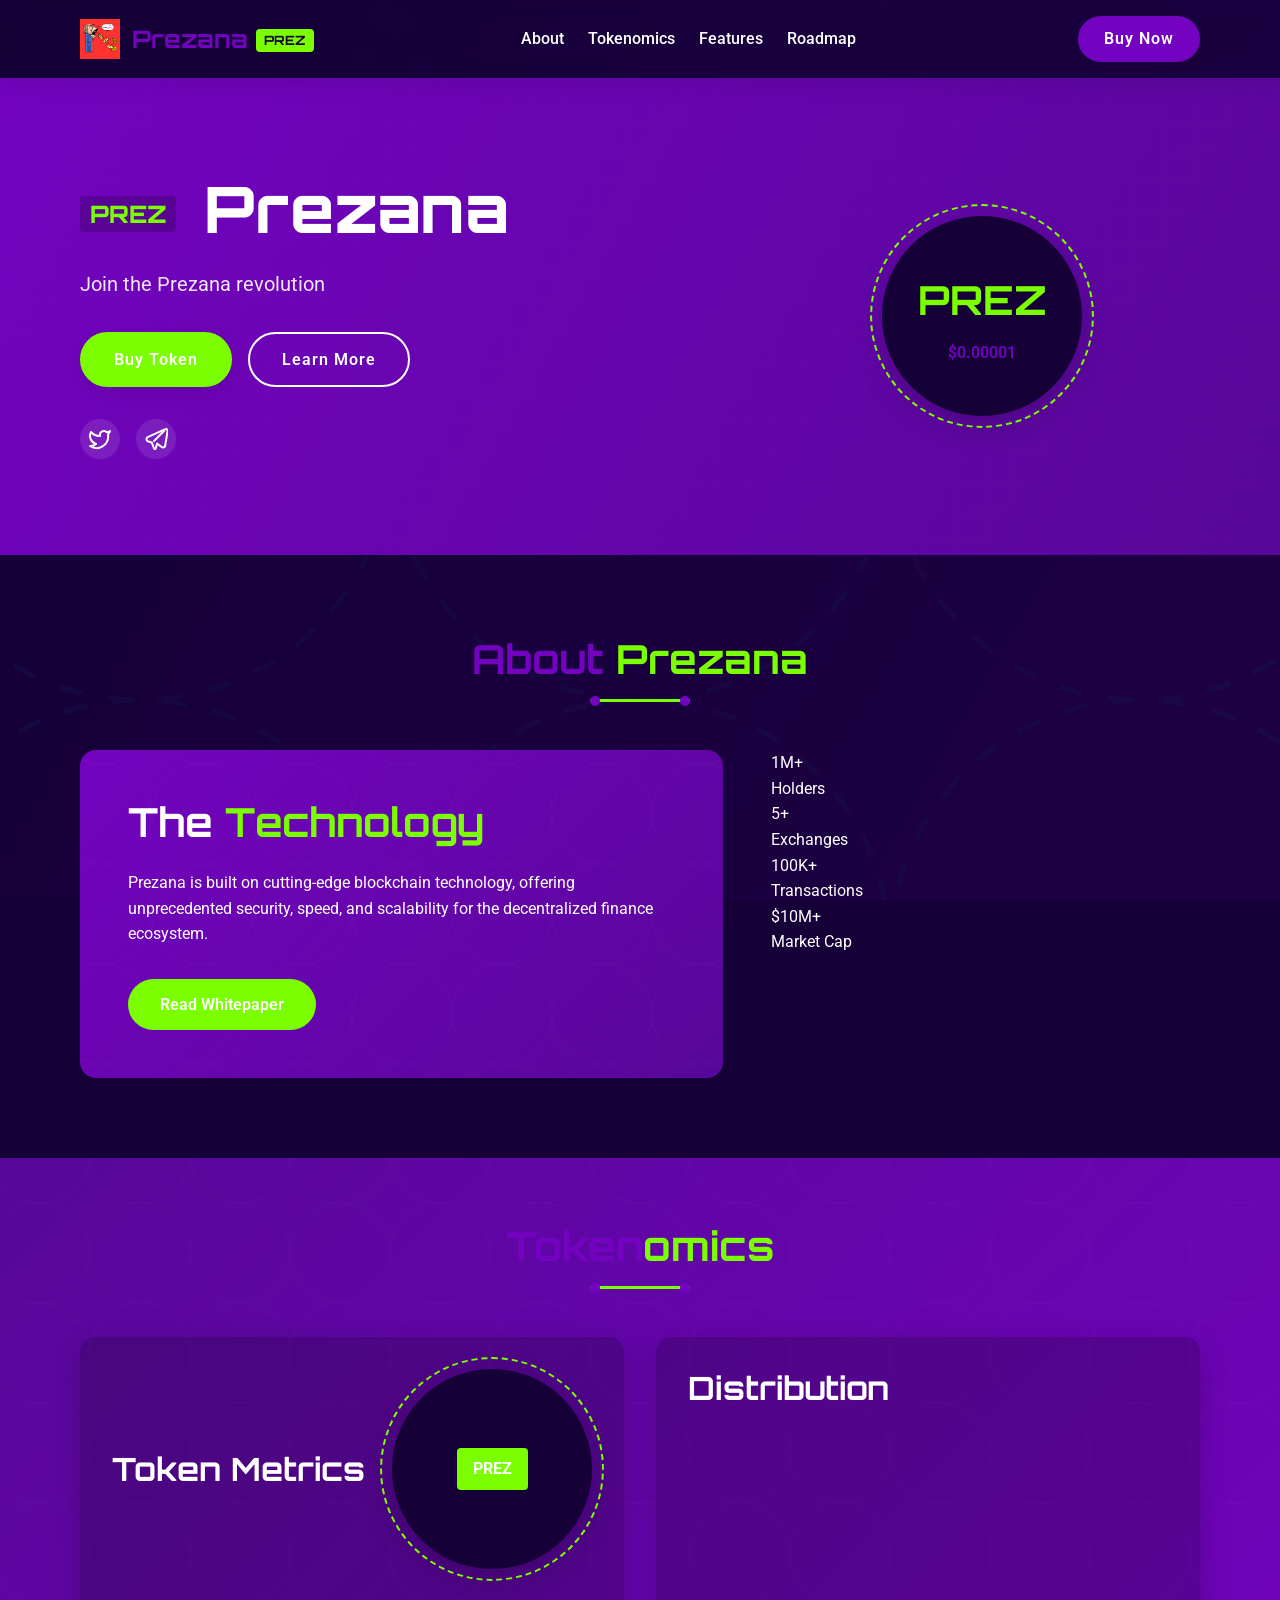
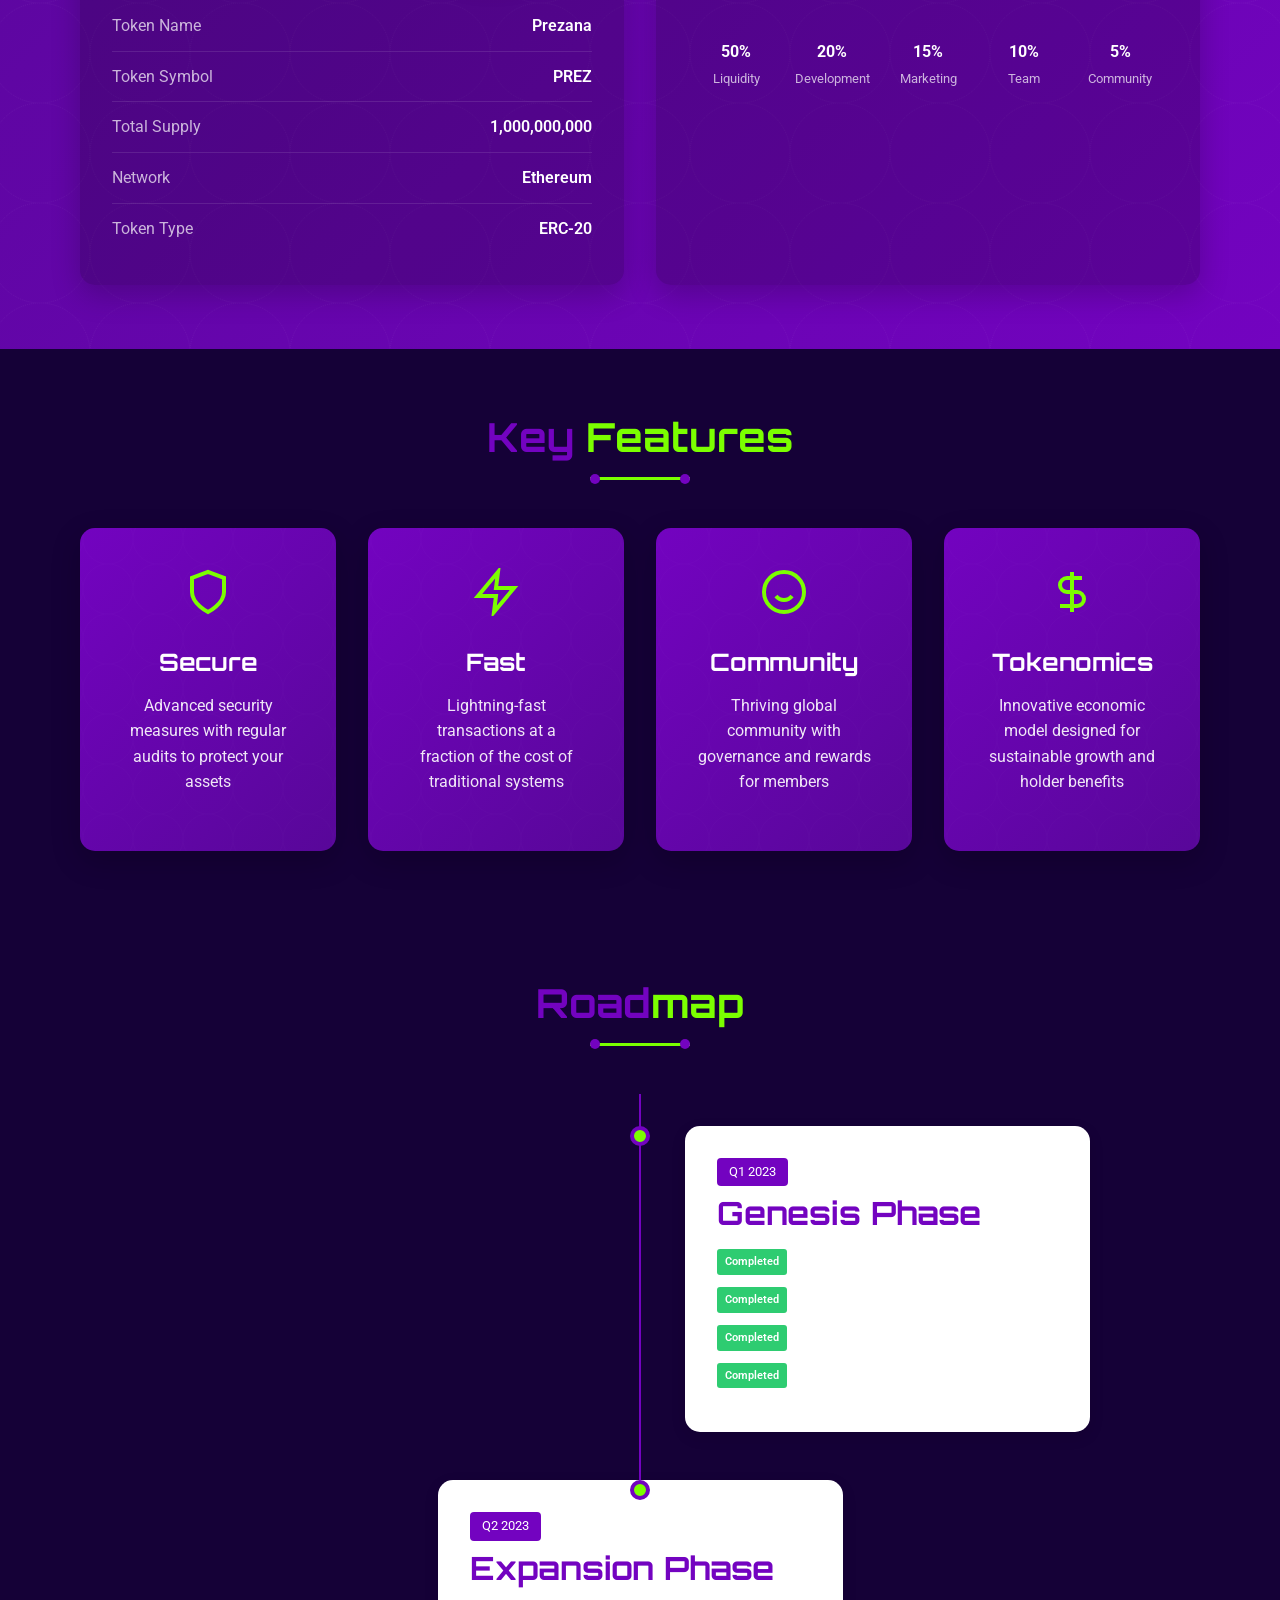
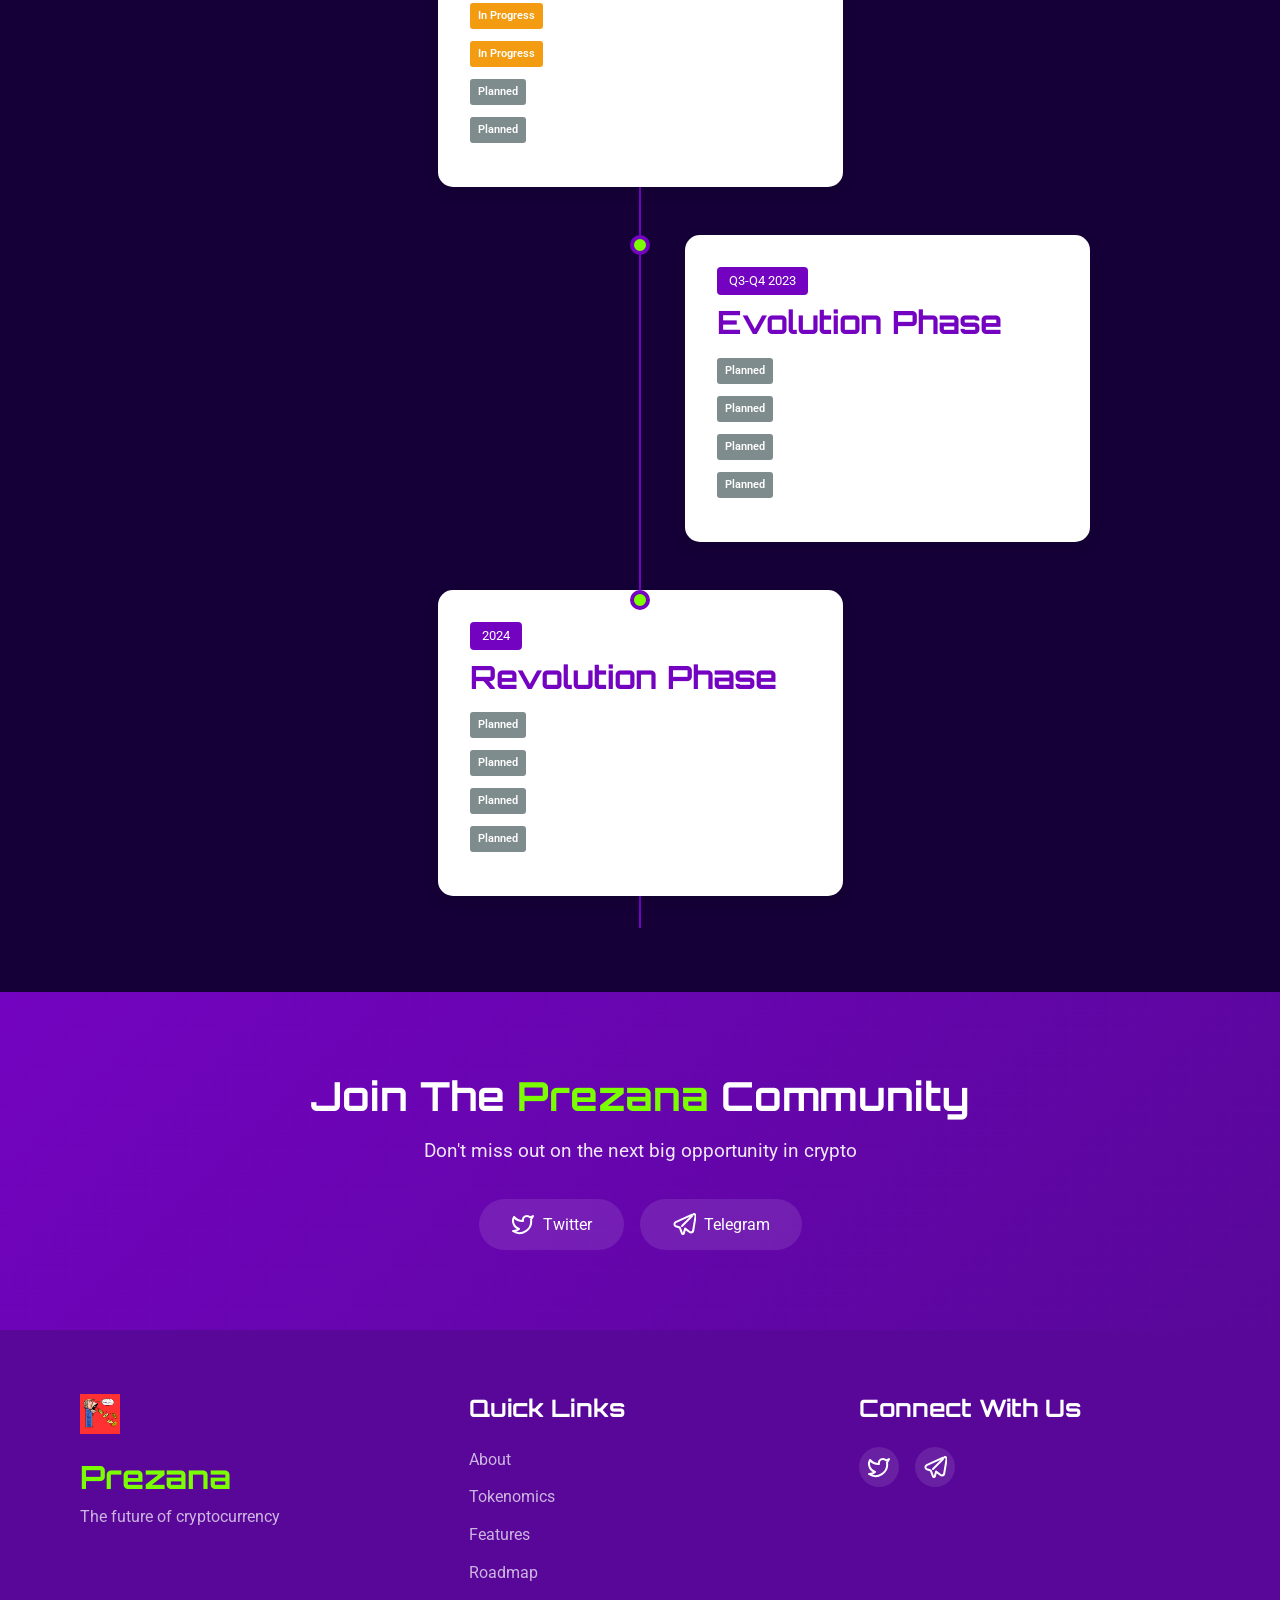
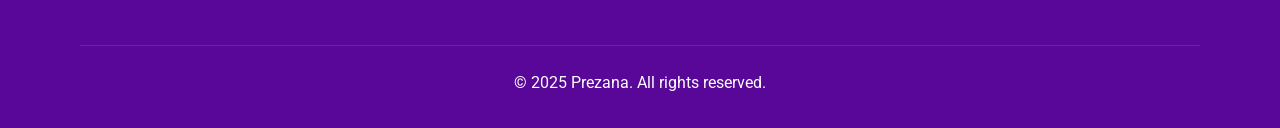
==== index.html @ f0df92b5 "Add files via upload" ====
<!DOCTYPE html>
<html lang='en'>
<head>
    <meta charset='UTF-8'>
    <meta name='viewport' content='width=device-width, initial-scale=1.0'>
    <meta name='description' content='President Trump As Prez on Solana'>
    <title>Prezana (PREZ) - Official Website</title>
    
    <!-- Favicon -->
    <link rel='icon' type='image/x-icon' href='favicon.ico'>
    
    <!-- Fonts -->
    <link rel='preconnect' href='https://fonts.googleapis.com'>
    <link rel='preconnect' href='https://fonts.gstatic.com' crossorigin>
    <link href='https://fonts.googleapis.com/css2?family=Orbitron:wght@400;500;700&family=Roboto:wght@300;400;500;700&display=swap' rel='stylesheet'>
    
    <!-- SEO Tags -->
    <meta property='og:title' content='Prezana (PREZ)'>
    <meta property='og:description' content='President Trump As Prez on Solana'>
    <meta property='og:type' content='website'>
    <meta name='twitter:card' content='summary'>
    
    <!-- Stylesheets -->
    <link rel='stylesheet' href='styles.css'>
</head>
<body class='template-crypto'>
    <div class='crypto-bg'></div>

    <header class='crypto-header'>
        <div class='container'>
            <div class='header-content'>
                <div class='logo'>
                    <img src='logo.png' alt='Prezana Logo'>
                    <div class='logo-text'>Prezana<span>PREZ</span></div>
                </div>
                <nav class='main-nav'>
                    <ul>
                        <li><a href='#about'>About</a></li>
                        <li><a href='#tokenomics'>Tokenomics</a></li>
                        <li><a href='#features'>Features</a></li>
                        <li><a href='#roadmap'>Roadmap</a></li>
                    </ul>
                </nav>
                <div class='header-cta'>
                    <a href='#' class='buy-button'>Buy Now</a>
                </div>
            </div>
        </div>
    </header>

    <section class='hero-crypto'>
        <div class='container'>
            <div class='hero-grid'>
                <div class='hero-text'>
                    <h1><span>PREZ</span> Prezana</h1>
                    <p>Join the Prezana revolution</p>
                    <div class='hero-buttons'>
                        <a href='#' class='primary-btn'>Buy Token</a>
                        <a href='#about' class='secondary-btn'>Learn More</a>
                    </div>
                    <div class='hero-socials'>
                        <a href='https://x.com/prezana' target='_blank'><svg class='social-icon' xmlns='http://www.w3.org/2000/svg' width='24' height='24' viewBox='0 0 24 24' fill='none' stroke='currentColor' stroke-width='2' stroke-linecap='round' stroke-linejoin='round'>
            <path d='M22 4s-.7 2.1-2 3.4c1.6 10-9.4 17.3-18 11.6 2.2.1 4.4-.6 6-2C3 15.5.5 9.6 3 5c2.2 2.6 5.6 4.1 9 4-.9-4.2 4-6.6 7-3.8 1.1 0 3-1.2 3-1.2z'></path>
        </svg></a>
                        <a href='https://t.me/Prezana' target='_blank'><svg class='social-icon' xmlns='http://www.w3.org/2000/svg' width='24' height='24' viewBox='0 0 24 24' fill='none' stroke='currentColor' stroke-width='2' stroke-linecap='round' stroke-linejoin='round'>
            <path d='M21.198 2.433a2.242 2.242 0 0 0-1.022.215l-16.5 7.5a2.25 2.25 0 0 0 .126 4.073l3.9 1.205 2.306 6.033c.143.373.49.626.887.626q.118 0 .236-.03a1 1 0 0 0 .73-.767l1.225-4.714 4.586 3.42a2.17 2.17 0 0 0 1.297.435 2.246 2.246 0 0 0 2.235-1.932l2.348-14.092a2.242 2.242 0 0 0-1.354-2.422z'></path>
            <line x1='10' y1='14' x2='20' y2='4'></line>
        </svg></a>
                    </div>
                </div>
                <div class='hero-graphic'>
                    <div class='token-badge'>
                        <div class='token-symbol'>PREZ</div>
                        <div class='token-price'>$0.00001</div>
                    </div>
                </div>
            </div>
        </div>
    </section>

    <main>
        <section id='about' class='about-crypto'>
            <div class='container'>
                <div class='section-header'>
                    <h2>About <span>Prezana</span></h2>
                    <div class='crypto-divider'></div>
                </div>
                
<div class='about-crypto-content'>
    <div class='about-crypto-item tech-box'>
        <div class='tech-overlay'></div>
        <div class='tech-content'>
            <h3>The <span>Technology</span></h3>
            <p>Prezana is built on cutting-edge blockchain technology, offering unprecedented security, speed, and scalability for the decentralized finance ecosystem.</p>
            <a href='#' class='crypto-btn'>Read Whitepaper</a>
        </div>
    </div>
    
    <div class='about-crypto-item'>
        <div class='about-crypto-grid'>
            <div class='about-crypto-stat'>
                <div class='stat-number'>1M+</div>
                <div class='stat-label'>Holders</div>
            </div>
            <div class='about-crypto-stat'>
                <div class='stat-number'>5+</div>
                <div class='stat-label'>Exchanges</div>
            </div>
            <div class='about-crypto-stat'>
                <div class='stat-number'>100K+</div>
                <div class='stat-label'>Transactions</div>
            </div>
            <div class='about-crypto-stat'>
                <div class='stat-number'>$10M+</div>
                <div class='stat-label'>Market Cap</div>
            </div>
        </div>
    </div>
</div>
            </div>
        </section>

        <section id='tokenomics' class='tokenomics-crypto'>
            <div class='container'>
                <div class='section-header'>
                    <h2>Token<span>omics</span></h2>
                    <div class='crypto-divider'></div>
                </div>
                
<div class='tokenomics-crypto-grid'>
    <div class='tokenomics-crypto-card'>
        <div class='crypto-card-inner'>
            <div class='card-header'>
                <h3>Token Metrics</h3>
                <div class='token-badge'><span>PREZ</span></div>
            </div>
            <div class='card-content'>
                <div class='token-metric'>
                    <div class='metric-label'>Token Name</div>
                    <div class='metric-value'>Prezana</div>
                </div>
                <div class='token-metric'>
                    <div class='metric-label'>Token Symbol</div>
                    <div class='metric-value'>PREZ</div>
                </div>
                <div class='token-metric'>
                    <div class='metric-label'>Total Supply</div>
                    <div class='metric-value'>1,000,000,000</div>
                </div>
                <div class='token-metric'>
                    <div class='metric-label'>Network</div>
                    <div class='metric-value'>Ethereum</div>
                </div>
                <div class='token-metric'>
                    <div class='metric-label'>Token Type</div>
                    <div class='metric-value'>ERC-20</div>
                </div>
            </div>
        </div>
    </div>
    
    <div class='tokenomics-crypto-card'>
        <div class='crypto-card-inner'>
            <div class='card-header'>
                <h3>Distribution</h3>
            </div>
            <div class='card-content'>
                <div class='distribution-crypto'>
                    <div class='dist-crypto-item'>
                        <div class='dist-crypto-bar' style='height: 50%;'></div>
                        <div class='dist-crypto-percentage'>50%</div>
                        <div class='dist-crypto-label'>Liquidity</div>
                    </div>
                    <div class='dist-crypto-item'>
                        <div class='dist-crypto-bar' style='height: 20%;'></div>
                        <div class='dist-crypto-percentage'>20%</div>
                        <div class='dist-crypto-label'>Development</div>
                    </div>
                    <div class='dist-crypto-item'>
                        <div class='dist-crypto-bar' style='height: 15%;'></div>
                        <div class='dist-crypto-percentage'>15%</div>
                        <div class='dist-crypto-label'>Marketing</div>
                    </div>
                    <div class='dist-crypto-item'>
                        <div class='dist-crypto-bar' style='height: 10%;'></div>
                        <div class='dist-crypto-percentage'>10%</div>
                        <div class='dist-crypto-label'>Team</div>
                    </div>
                    <div class='dist-crypto-item'>
                        <div class='dist-crypto-bar' style='height: 5%;'></div>
                        <div class='dist-crypto-percentage'>5%</div>
                        <div class='dist-crypto-label'>Community</div>
                    </div>
                </div>
            </div>
        </div>
    </div>
</div>
            </div>
        </section>

        <section id='features' class='features-crypto'>
            <div class='container'>
                <div class='section-header'>
                    <h2>Key <span>Features</span></h2>
                    <div class='crypto-divider'></div>
                </div>
                
<div class='crypto-features-grid'>
    <div class='crypto-feature'>
        <div class='feature-icon'>
            <svg xmlns='http://www.w3.org/2000/svg' viewBox='0 0 24 24' width='48' height='48' fill='none' stroke='currentColor' stroke-width='2'><path d='M12 22s8-4 8-10V5l-8-3-8 3v7c0 6 8 10 8 10z'/></svg>
        </div>
        <h3>Secure</h3>
        <p>Advanced security measures with regular audits to protect your assets</p>
    </div>
    
    <div class='crypto-feature'>
        <div class='feature-icon'>
            <svg xmlns='http://www.w3.org/2000/svg' viewBox='0 0 24 24' width='48' height='48' fill='none' stroke='currentColor' stroke-width='2'><path d='M13 2L3 14h9l-1 8 10-12h-9l1-8z'/></svg>
        </div>
        <h3>Fast</h3>
        <p>Lightning-fast transactions at a fraction of the cost of traditional systems</p>
    </div>
    
    <div class='crypto-feature'>
        <div class='feature-icon'>
            <svg xmlns='http://www.w3.org/2000/svg' viewBox='0 0 24 24' width='48' height='48' fill='none' stroke='currentColor' stroke-width='2'><circle cx='12' cy='12' r='10'/><path d='M8 14s1.5 2 4 2 4-2 4-2'/><line x1='9' y1='9' x2='9.01' y2='9'/><line x1='15' y1='9' x2='15.01' y2='9'/></svg>
        </div>
        <h3>Community</h3>
        <p>Thriving global community with governance and rewards for members</p>
    </div>
    
    <div class='crypto-feature'>
        <div class='feature-icon'>
            <svg xmlns='http://www.w3.org/2000/svg' viewBox='0 0 24 24' width='48' height='48' fill='none' stroke='currentColor' stroke-width='2'><path d='M12 2v20M17 5H9.5a3.5 3.5 0 0 0 0 7h5a3.5 3.5 0 0 1 0 7H6'/></svg>
        </div>
        <h3>Tokenomics</h3>
        <p>Innovative economic model designed for sustainable growth and holder benefits</p>
    </div>
</div>
            </div>
        </section>

        <section id='roadmap' class='roadmap-crypto'>
            <div class='container'>
                <div class='section-header'>
                    <h2>Road<span>map</span></h2>
                    <div class='crypto-divider'></div>
                </div>
                
<div class='crypto-roadmap'>
    <div class='roadmap-line'></div>
    
    <div class='roadmap-node'>
        <div class='roadmap-dot'></div>
        <div class='roadmap-phase'>
            <div class='phase-quarter'>Q1 2023</div>
            <h3>Genesis Phase</h3>
            <ul>
                <li><span class='status completed'>Completed</span> Token Smart Contract Development</li>
                <li><span class='status completed'>Completed</span> Security Audit</li>
                <li><span class='status completed'>Completed</span> Website Launch</li>
                <li><span class='status completed'>Completed</span> Initial Marketing Campaign</li>
            </ul>
        </div>
    </div>
    
    <div class='roadmap-node'>
        <div class='roadmap-dot'></div>
        <div class='roadmap-phase'>
            <div class='phase-quarter'>Q2 2023</div>
            <h3>Expansion Phase</h3>
            <ul>
                <li><span class='status in-progress'>In Progress</span> DEX Listings</li>
                <li><span class='status in-progress'>In Progress</span> Strategic Partnerships</li>
                <li><span class='status planned'>Planned</span> Community Growth Initiatives</li>
                <li><span class='status planned'>Planned</span> Expanded Marketing</li>
            </ul>
        </div>
    </div>
    
    <div class='roadmap-node'>
        <div class='roadmap-dot'></div>
        <div class='roadmap-phase'>
            <div class='phase-quarter'>Q3-Q4 2023</div>
            <h3>Evolution Phase</h3>
            <ul>
                <li><span class='status planned'>Planned</span> CEX Listings</li>
                <li><span class='status planned'>Planned</span> Staking Program</li>
                <li><span class='status planned'>Planned</span> Mobile Wallet</li>
                <li><span class='status planned'>Planned</span> NFT Integration</li>
            </ul>
        </div>
    </div>
    
    <div class='roadmap-node'>
        <div class='roadmap-dot'></div>
        <div class='roadmap-phase'>
            <div class='phase-quarter'>2024</div>
            <h3>Revolution Phase</h3>
            <ul>
                <li><span class='status planned'>Planned</span> Major Exchange Listings</li>
                <li><span class='status planned'>Planned</span> Cross-Chain Integration</li>
                <li><span class='status planned'>Planned</span> Ecosystem Expansion</li>
                <li><span class='status planned'>Planned</span> Global Adoption Campaign</li>
            </ul>
        </div>
    </div>
</div>
            </div>
        </section>

        <section class='join-crypto'>
            <div class='container'>
                <div class='join-content'>
                    <h2>Join The <span>Prezana</span> Community</h2>
                    <p>Don't miss out on the next big opportunity in crypto</p>
                    <div class='join-buttons'>
                        <a href='https://x.com/prezana' target='_blank' class='social-btn twitter'><svg class='social-icon' xmlns='http://www.w3.org/2000/svg' width='24' height='24' viewBox='0 0 24 24' fill='none' stroke='currentColor' stroke-width='2' stroke-linecap='round' stroke-linejoin='round'>
            <path d='M22 4s-.7 2.1-2 3.4c1.6 10-9.4 17.3-18 11.6 2.2.1 4.4-.6 6-2C3 15.5.5 9.6 3 5c2.2 2.6 5.6 4.1 9 4-.9-4.2 4-6.6 7-3.8 1.1 0 3-1.2 3-1.2z'></path>
        </svg> Twitter</a>
                        <a href='https://t.me/Prezana' target='_blank' class='social-btn telegram'><svg class='social-icon' xmlns='http://www.w3.org/2000/svg' width='24' height='24' viewBox='0 0 24 24' fill='none' stroke='currentColor' stroke-width='2' stroke-linecap='round' stroke-linejoin='round'>
            <path d='M21.198 2.433a2.242 2.242 0 0 0-1.022.215l-16.5 7.5a2.25 2.25 0 0 0 .126 4.073l3.9 1.205 2.306 6.033c.143.373.49.626.887.626q.118 0 .236-.03a1 1 0 0 0 .73-.767l1.225-4.714 4.586 3.42a2.17 2.17 0 0 0 1.297.435 2.246 2.246 0 0 0 2.235-1.932l2.348-14.092a2.242 2.242 0 0 0-1.354-2.422z'></path>
            <line x1='10' y1='14' x2='20' y2='4'></line>
        </svg> Telegram</a>
                    </div>
                </div>
            </div>
        </section>
    </main>

    <footer class='crypto-footer'>
        <div class='container'>
            <div class='footer-grid'>
                <div class='footer-brand'>
                    <img src='logo.png' alt='Prezana Logo'>
                    <h3>Prezana</h3>
                    <p>The future of cryptocurrency</p>
                </div>
                <div class='footer-links'>
                    <h4>Quick Links</h4>
                    <ul>
                        <li><a href='#about'>About</a></li>
                        <li><a href='#tokenomics'>Tokenomics</a></li>
                        <li><a href='#features'>Features</a></li>
                        <li><a href='#roadmap'>Roadmap</a></li>
                    </ul>
                </div>
                <div class='footer-contact'>
                    <h4>Connect With Us</h4>
                    <div class='footer-socials'>
                        <a href='https://x.com/prezana' target='_blank'><svg class='social-icon' xmlns='http://www.w3.org/2000/svg' width='24' height='24' viewBox='0 0 24 24' fill='none' stroke='currentColor' stroke-width='2' stroke-linecap='round' stroke-linejoin='round'>
            <path d='M22 4s-.7 2.1-2 3.4c1.6 10-9.4 17.3-18 11.6 2.2.1 4.4-.6 6-2C3 15.5.5 9.6 3 5c2.2 2.6 5.6 4.1 9 4-.9-4.2 4-6.6 7-3.8 1.1 0 3-1.2 3-1.2z'></path>
        </svg></a>
                        <a href='https://t.me/Prezana' target='_blank'><svg class='social-icon' xmlns='http://www.w3.org/2000/svg' width='24' height='24' viewBox='0 0 24 24' fill='none' stroke='currentColor' stroke-width='2' stroke-linecap='round' stroke-linejoin='round'>
            <path d='M21.198 2.433a2.242 2.242 0 0 0-1.022.215l-16.5 7.5a2.25 2.25 0 0 0 .126 4.073l3.9 1.205 2.306 6.033c.143.373.49.626.887.626q.118 0 .236-.03a1 1 0 0 0 .73-.767l1.225-4.714 4.586 3.42a2.17 2.17 0 0 0 1.297.435 2.246 2.246 0 0 0 2.235-1.932l2.348-14.092a2.242 2.242 0 0 0-1.354-2.422z'></path>
            <line x1='10' y1='14' x2='20' y2='4'></line>
        </svg></a>
                    </div>
                </div>
            </div>
            <div class='footer-bottom'>
                <p>&copy; 2025 Prezana. All rights reserved.</p>
            </div>
        </div>
    </footer>
</body>
</html>
---- styles.css ----
/* Crypto Template CSS */
* {
    margin: 0;
    padding: 0;
    box-sizing: border-box;
}

html {
    font-size: 16px;
    scroll-behavior: smooth;
}

body.template-crypto {
    font-family: 'Roboto', -apple-system, BlinkMacSystemFont, 'Segoe UI', Helvetica, Arial, sans-serif;
    line-height: 1.6;
    color: #ffffff;
    background-color: #150137;
    position: relative;
    overflow-x: hidden;
}

h1, h2, h3, h4, h5, h6 {
    font-family: 'Orbitron', sans-serif;
    line-height: 1.2;
    margin-bottom: 1rem;
}

h1 { font-size: 3.5rem; }
h2 { font-size: 2.5rem; }
h3 { font-size: 2rem; }
h4 { font-size: 1.5rem; }
h5 { font-size: 1.25rem; }
h6 { font-size: 1rem; }

p { 
    margin-bottom: 1rem;
}

a {
    color: #7bff00;
    text-decoration: none;
    transition: all 0.3s ease;
}

a:hover { 
    color: #7303c0;
}

img {
    max-width: 100%;
    height: auto;
}

/* Background Elements */
.crypto-bg {
    position: fixed;
    top: 0;
    left: 0;
    width: 100%;
    height: 100%;
    background: linear-gradient(120deg, #150137 0%, #580799 100%);
    opacity: 0.15;
    z-index: -1;
}

.crypto-bg::before {
    content: '';
    position: absolute;
    width: 100%;
    height: 100%;
    background: url('[data-uri]') center/500px repeat;
    opacity: 0.2;
}

.container {
    width: 90%;
    max-width: 1200px;
    margin: 0 auto;
    padding: 0 1rem;
    position: relative;
    z-index: 1;
}

/* Header */
.crypto-header {
    background: rgba(150137,0.95);
    backdrop-filter: blur(10px);
    -webkit-backdrop-filter: blur(10px);
    box-shadow: 0 5px 20px rgba(0,0,0,0.1);
    position: sticky;
    top: 0;
    z-index: 100;
    padding: 1rem 0;
}

.header-content {
    display: flex;
    justify-content: space-between;
    align-items: center;
}

.logo {
    display: flex;
    align-items: center;
    gap: 0.75rem;
}

.logo img {
    height: 40px;
}

.logo-text {
    font-family: 'Orbitron', sans-serif;
    font-weight: 700;
    font-size: 1.5rem;
    color: #7303c0;
}

.logo-text span {
    font-size: 0.8rem;
    background: #7bff00;
    color: #150137;
    padding: 0.2rem 0.5rem;
    border-radius: 4px;
    margin-left: 0.5rem;
    vertical-align: middle;
}

.main-nav ul {
    display: flex;
    gap: 1.5rem;
    list-style: none;
}

.main-nav a {
    color: #ffffff;
    font-weight: 500;
    transition: color 0.3s ease;
    position: relative;
    padding: 0.5rem 0;
}

.main-nav a::after {
    content: '';
    position: absolute;
    bottom: 0;
    left: 0;
    width: 0;
    height: 2px;
    background: #7bff00;
    transition: width 0.3s ease;
}

.main-nav a:hover {
    color: #7bff00;
}

.main-nav a:hover::after {
    width: 100%;
}

.header-cta {
    margin-left: 1rem;
}

.buy-button {
    display: inline-block;
    background: #7303c0;
    color: #ffffff;
    padding: 0.5rem 1.5rem;
    border-radius: 50px;
    font-weight: 600;
    letter-spacing: 1px;
    border: 2px solid #7303c0;
    box-shadow: 0 5px 15px rgba(0,0,0,0.1);
    transition: all 0.3s ease;
}

.buy-button:hover {
    background: #7bff00;
    border-color: #7bff00;
    transform: translateY(-3px);
    box-shadow: 0 8px 20px rgba(0,0,0,0.15);
}

/* Hero */
.hero-crypto {
    padding: 6rem 0;
    background: linear-gradient(120deg, #7303c0 0%, #580799 100%);
    color: white;
    position: relative;
    overflow: hidden;
}

.hero-crypto::before {
    content: '';
    position: absolute;
    width: 100%;
    height: 100%;
    top: 0;
    left: 0;
    background: url('[data-uri]') center/30px repeat;
    opacity: 0.1;
}

.hero-grid {
    display: grid;
    grid-template-columns: 6fr 4fr;
    gap: 2rem;
    align-items: center;
}

.hero-text {
    z-index: 1;
}

.hero-text h1 {
    font-size: 4rem;
    font-weight: 800;
    margin-bottom: 1.5rem;
    line-height: 1.1;
}

.hero-text h1 span {
    color: #7bff00;
    font-size: 1.5rem;
    background: rgba(0,0,0,0.2);
    padding: 0.2rem 0.6rem;
    border-radius: 4px;
    vertical-align: middle;
    margin-right: 0.5rem;
}

.hero-text p {
    font-size: 1.25rem;
    margin-bottom: 2rem;
    max-width: 600px;
    opacity: 0.9;
}

.hero-buttons {
    display: flex;
    gap: 1rem;
    margin-bottom: 2rem;
}

.primary-btn {
    display: inline-block;
    background: #7bff00;
    color: white;
    padding: 0.8rem 2rem;
    border-radius: 50px;
    font-weight: 600;
    letter-spacing: 1px;
    border: 2px solid #7bff00;
    box-shadow: 0 5px 15px rgba(0,0,0,0.1);
    transition: all 0.3s ease;
}

.primary-btn:hover {
    transform: translateY(-3px);
    box-shadow: 0 8px 20px rgba(0,0,0,0.15);
}

.secondary-btn {
    display: inline-block;
    background: transparent;
    color: white;
    padding: 0.8rem 2rem;
    border-radius: 50px;
    font-weight: 600;
    letter-spacing: 1px;
    border: 2px solid white;
    transition: all 0.3s ease;
}

.secondary-btn:hover {
    background: rgba(255,255,255,0.1);
    transform: translateY(-3px);
}

.hero-socials {
    display: flex;
    gap: 1rem;
}

.hero-socials a {
    color: white;
    background: rgba(255,255,255,0.1);
    width: 40px;
    height: 40px;
    display: flex;
    align-items: center;
    justify-content: center;
    border-radius: 50%;
    transition: all 0.3s ease;
}

.hero-socials a:hover {
    background: #7bff00;
    transform: translateY(-3px);
}

.hero-graphic {
    position: relative;
    z-index: 1;
    display: flex;
    align-items: center;
    justify-content: center;
}

.token-badge {
    background: #150137;
    color: #7303c0;
    padding: 3rem;
    border-radius: 50%;
    width: 200px;
    height: 200px;
    display: flex;
    flex-direction: column;
    align-items: center;
    justify-content: center;
    box-shadow: 0 10px 30px rgba(0,0,0,0.2);
    animation: pulse 3s infinite;
    position: relative;
}

.token-badge::before {
    content: '';
    position: absolute;
    width: 220px;
    height: 220px;
    border: 2px dashed #7bff00;
    border-radius: 50%;
    animation: spin 20s linear infinite;
}

.token-symbol {
    font-family: 'Orbitron', sans-serif;
    font-size: 2.5rem;
    font-weight: 700;
    color: #7bff00;
    margin-bottom: 0.5rem;
}

.token-price {
    font-weight: 600;
}

/* Sections */
main section {
    padding: 5rem 0;
}

.section-header {
    text-align: center;
    margin-bottom: 3rem;
}

.section-header h2 {
    font-size: 2.5rem;
    font-weight: 700;
    margin-bottom: 1rem;
    display: inline-block;
    color: #7303c0;
}

.section-header h2 span {
    color: #7bff00;
}

.crypto-divider {
    width: 100px;
    height: 3px;
    background: #7bff00;
    margin: 0 auto;
    position: relative;
}

.crypto-divider::before,
.crypto-divider::after {
    content: '';
    position: absolute;
    width: 10px;
    height: 10px;
    background: #7303c0;
    border-radius: 50%;
    top: -3.5px;
}

.crypto-divider::before {
    left: 0;
}

.crypto-divider::after {
    right: 0;
}

/* About Section */
.about-crypto {
    background: rgba(150137,0.5);
    position: relative;
}

.about-crypto-content {
    display: grid;
    grid-template-columns: 3fr 2fr;
    gap: 3rem;
}

.about-crypto-item {
    position: relative;
}

.tech-box {
    background: linear-gradient(135deg, #7303c0, #580799);
    color: white;
    padding: 3rem;
    border-radius: 1rem;
    position: relative;
    overflow: hidden;
}

.tech-overlay {
    position: absolute;
    top: 0;
    left: 0;
    width: 100%;
    height: 100%;
    background: url('[data-uri]') center/100px repeat;
    opacity: 0.1;
}

.tech-content {
    position: relative;
    z-index: 1;
}

.tech-content h3 {
    font-size: 2.5rem;
    margin-bottom: 1.5rem;
    color: white;
}

.tech-content h3 span {
    color: #7bff00;
}

.tech-content p {
    margin-bottom: 2rem;
}

.crypto-btn {
    display: inline-block;
    background: #7bff00;
    color: white;
    padding: 0.8rem 2rem;
    border-radius: 50px;
    font-weight: 600;
    transition: all 0.3s ease;
}

.crypto-btn:hover {
    background: #6EE500;
    transform: translateY(-3px);
    box-shadow: 0 5px 15px rgba(0,0,0,0.2);
}

/* Features Section */
.features-crypto {
    background: rgba(150137,0.5);
    padding: 4rem 0;
}

.crypto-features-grid {
    display: grid;
    grid-template-columns: repeat(auto-fit, minmax(250px, 1fr));
    gap: 2rem;
}

.crypto-feature {
    background: linear-gradient(135deg, #7303c0 0%, #580799 100%);
    border-radius: 15px;
    padding: 2.5rem;
    text-align: center;
    color: white;
    position: relative;
    overflow: hidden;
    box-shadow: 0 10px 30px rgba(0,0,0,0.2);
    transition: transform 0.3s ease;
}

.crypto-feature::before {
    content: '';
    position: absolute;
    top: 0;
    left: 0;
    width: 100%;
    height: 100%;
    background: url('[data-uri]') center/50px repeat;
    opacity: 0.1;
}

.crypto-feature:hover {
    transform: translateY(-5px);
}

.feature-icon {
    margin-bottom: 1.5rem;
    color: #7bff00;
}

.crypto-feature h3 {
    font-size: 1.5rem;
    font-weight: 700;
    margin-bottom: 1rem;
    color: white;
}

.crypto-feature p {
    opacity: 0.9;
}

/* Tokenomics Section */
.tokenomics-crypto {
    background: linear-gradient(135deg, #580799 0%, #7303c0 100%);
    color: white;
    padding: 4rem 0;
    position: relative;
    overflow: hidden;
}

.tokenomics-crypto::before {
    content: '';
    position: absolute;
    top: 0;
    left: 0;
    width: 100%;
    height: 100%;
    background: url('[data-uri]') center/100px repeat;
    opacity: 0.1;
}

.tokenomics-crypto-grid {
    display: grid;
    grid-template-columns: repeat(auto-fit, minmax(300px, 1fr));
    gap: 2rem;
    position: relative;
    z-index: 1;
}

.tokenomics-crypto-card {
    background: rgba(0,0,0,0.2);
    border-radius: 15px;
    overflow: hidden;
    box-shadow: 0 10px 30px rgba(0,0,0,0.2);
}

.crypto-card-inner {
    padding: 2rem;
}

.card-header {
    display: flex;
    justify-content: space-between;
    align-items: center;
    margin-bottom: 2rem;
}

.card-header h3 {
    margin: 0;
    color: white;
}

.token-badge span {
    background: #7bff00;
    color: white;
    padding: 0.5rem 1rem;
    border-radius: 4px;
    font-weight: bold;
}

.token-metric {
    display: flex;
    justify-content: space-between;
    padding: 0.75rem 0;
    border-bottom: 1px solid rgba(255,255,255,0.1);
}

.token-metric:last-child {
    border-bottom: none;
}

.metric-label {
    opacity: 0.7;
}

.metric-value {
    font-weight: 600;
}

.distribution-crypto {
    display: flex;
    justify-content: space-between;
    align-items: flex-end;
    height: 250px;
}

.dist-crypto-item {
    display: flex;
    flex-direction: column;
    align-items: center;
    width: 100%;
}

.dist-crypto-bar {
    width: 40px;
    background: #7bff00;
    border-radius: 5px 5px 0 0;
    margin-bottom: 0.5rem;
}

.dist-crypto-percentage {
    font-weight: 700;
    margin-bottom: 0.25rem;
}

.dist-crypto-label {
    font-size: 0.8rem;
    opacity: 0.7;
}

/* Roadmap Section */
.roadmap-crypto {
    background: #150137;
    padding: 4rem 0;
}

.crypto-roadmap {
    position: relative;
    max-width: 900px;
    margin: 0 auto;
    padding: 2rem 0;
}

.roadmap-line {
    position: absolute;
    left: 50%;
    top: 0;
    bottom: 0;
    width: 2px;
    background: #7303c0;
    transform: translateX(-50%);
}

.roadmap-node {
    position: relative;
    margin-bottom: 3rem;
    display: flex;
    justify-content: center;
}

.roadmap-node:last-child {
    margin-bottom: 0;
}

.roadmap-dot {
    position: absolute;
    width: 20px;
    height: 20px;
    background: #7bff00;
    border: 4px solid #7303c0;
    border-radius: 50%;
    left: 50%;
    top: 0;
    transform: translateX(-50%);
    z-index: 2;
}

.roadmap-phase {
    width: 45%;
    background: white;
    border-radius: 15px;
    padding: 2rem;
    box-shadow: 0 5px 15px rgba(0,0,0,0.1);
    position: relative;
}

.roadmap-node:nth-child(even) .roadmap-phase {
    margin-left: auto;
}

.phase-quarter {
    display: inline-block;
    background: #7303c0;
    color: white;
    padding: 0.25rem 0.75rem;
    border-radius: 4px;
    font-size: 0.8rem;
    margin-bottom: 0.5rem;
}

.roadmap-phase h3 {
    margin-top: 0;
    color: #7303c0;
}

.roadmap-phase ul {
    list-style: none;
    margin: 0;
    padding: 0;
}

.roadmap-phase li {
    margin-bottom: 0.75rem;
    display: flex;
    align-items: center;
}

.status {
    display: inline-block;
    padding: 0.25rem 0.5rem;
    border-radius: 3px;
    font-size: 0.7rem;
    font-weight: 600;
    margin-right: 0.75rem;
}

.status.completed {
    background: #2ecc71;
    color: white;
}

.status.in-progress {
    background: #f39c12;
    color: white;
}

.status.planned {
    background: #7f8c8d;
    color: white;
}

/* Join Section */
.join-crypto {
    background: linear-gradient(135deg, #7303c0 0%, #580799 100%);
    color: white;
    padding: 5rem 0;
    text-align: center;
    position: relative;
    overflow: hidden;
}

.join-crypto::before {
    content: '';
    position: absolute;
    top: 0;
    left: 0;
    width: 100%;
    height: 100%;
    background: url('[data-uri]') center/20px repeat;
    opacity: 0.1;
}

.join-content {
    position: relative;
    z-index: 1;
}

.join-content h2 {
    font-size: 2.5rem;
    margin-bottom: 1rem;
    color: white;
}

.join-content h2 span {
    color: #7bff00;
}

.join-content p {
    font-size: 1.2rem;
    margin-bottom: 2rem;
    opacity: 0.9;
}

.join-buttons {
    display: flex;
    justify-content: center;
    gap: 1rem;
    flex-wrap: wrap;
}

.social-btn {
    display: flex;
    align-items: center;
    gap: 0.5rem;
    padding: 0.8rem 2rem;
    background: rgba(255,255,255,0.1);
    color: white;
    border-radius: 50px;
    transition: all 0.3s ease;
}

.social-btn:hover {
    background: rgba(255,255,255,0.2);
    transform: translateY(-3px);
}

/* Footer */
.crypto-footer {
    background: #580799;
    color: white;
    padding: 4rem 0 1rem;
}

.footer-grid {
    display: grid;
    grid-template-columns: repeat(auto-fit, minmax(200px, 1fr));
    gap: 3rem;
    margin-bottom: 3rem;
}

.footer-brand img {
    height: 40px;
    margin-bottom: 1rem;
}

.footer-brand h3 {
    color: #7bff00;
    margin-bottom: 0.5rem;
}

.footer-brand p {
    opacity: 0.7;
}

.footer-links h4, 
.footer-contact h4 {
    color: white;
    margin-bottom: 1.5rem;
}

.footer-links ul {
    list-style: none;
    margin: 0;
    padding: 0;
}

.footer-links li {
    margin-bottom: 0.75rem;
}

.footer-links a {
    color: rgba(255,255,255,0.7);
    transition: color 0.3s ease;
}

.footer-links a:hover {
    color: #7bff00;
}

.footer-socials {
    display: flex;
    gap: 1rem;
}

.footer-socials a {
    display: flex;
    align-items: center;
    justify-content: center;
    width: 40px;
    height: 40px;
    background: rgba(255,255,255,0.1);
    border-radius: 50%;
    color: white;
    transition: all 0.3s ease;
}

.footer-socials a:hover {
    background: #7bff00;
    transform: translateY(-3px);
}

.footer-bottom {
    text-align: center;
    padding-top: 1.5rem;
    border-top: 1px solid rgba(255,255,255,0.1);
}

/* Animations */
@keyframes pulse {
    0% { transform: scale(1); }
    50% { transform: scale(1.05); }
    100% { transform: scale(1); }
}

@keyframes spin {
    from { transform: rotate(0deg); }
    to { transform: rotate(360deg); }
}

/* Responsive */
@media (max-width: 992px) {
    .hero-grid {
        grid-template-columns: 1fr;
    }
    
    .hero-graphic {
        margin-top: 2rem;
    }
    
    .about-crypto-content,
    .tokenomics-crypto-grid {
        grid-template-columns: 1fr;
    }
    
    .roadmap-line {
        left: 0;
    }
    
    .roadmap-node {
        justify-content: flex-start;
    }
    
    .roadmap-dot {
        left: 0;
    }
    
    .roadmap-phase {
        width: 90%;
        margin-left: 20px !important;
    }
}

@media (max-width: 768px) {
    .header-content {
        flex-direction: column;
        gap: 1rem;
    }
    
    .main-nav ul {
        flex-direction: column;
        align-items: center;
        gap: 0.5rem;
    }
    
    .hero-text h1 {
        font-size: 2.5rem;
    }
    
    .hero-buttons,
    .hero-socials {
        justify-content: center;
    }
    
    .crypto-features-grid {
        grid-template-columns: 1fr;
    }
    
    .dist-crypto-item {
        width: 40px;
    }
    
    .dist-crypto-label {
        font-size: 0.6rem;
    }
}

@media (max-width: 480px) {
    html {
        font-size: 14px;
    }
    
    .hero-text h1 {
        font-size: 2rem;
    }
    
    .join-content h2 {
        font-size: 1.75rem;
    }
    
    .join-buttons {
        flex-direction: column;
    }
    
    .dist-crypto-bar {
        width: 30px;
    }
}
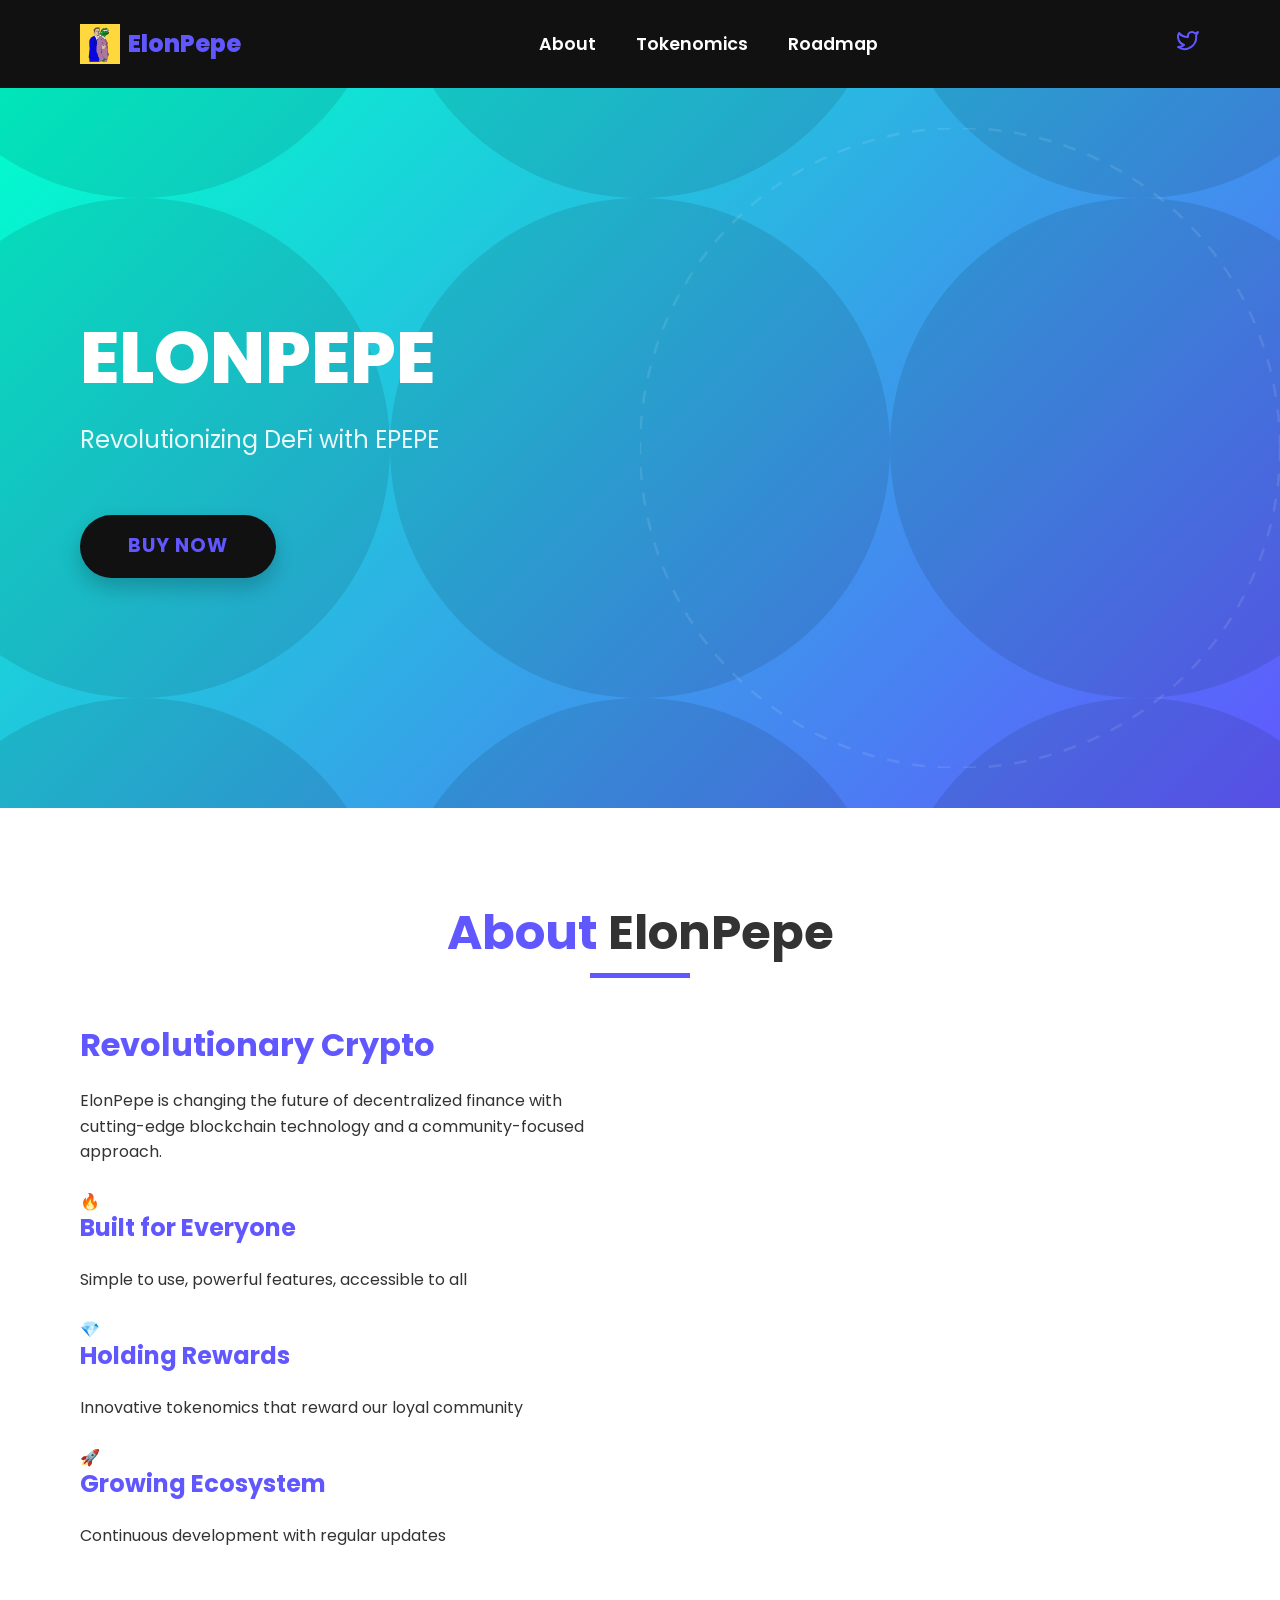
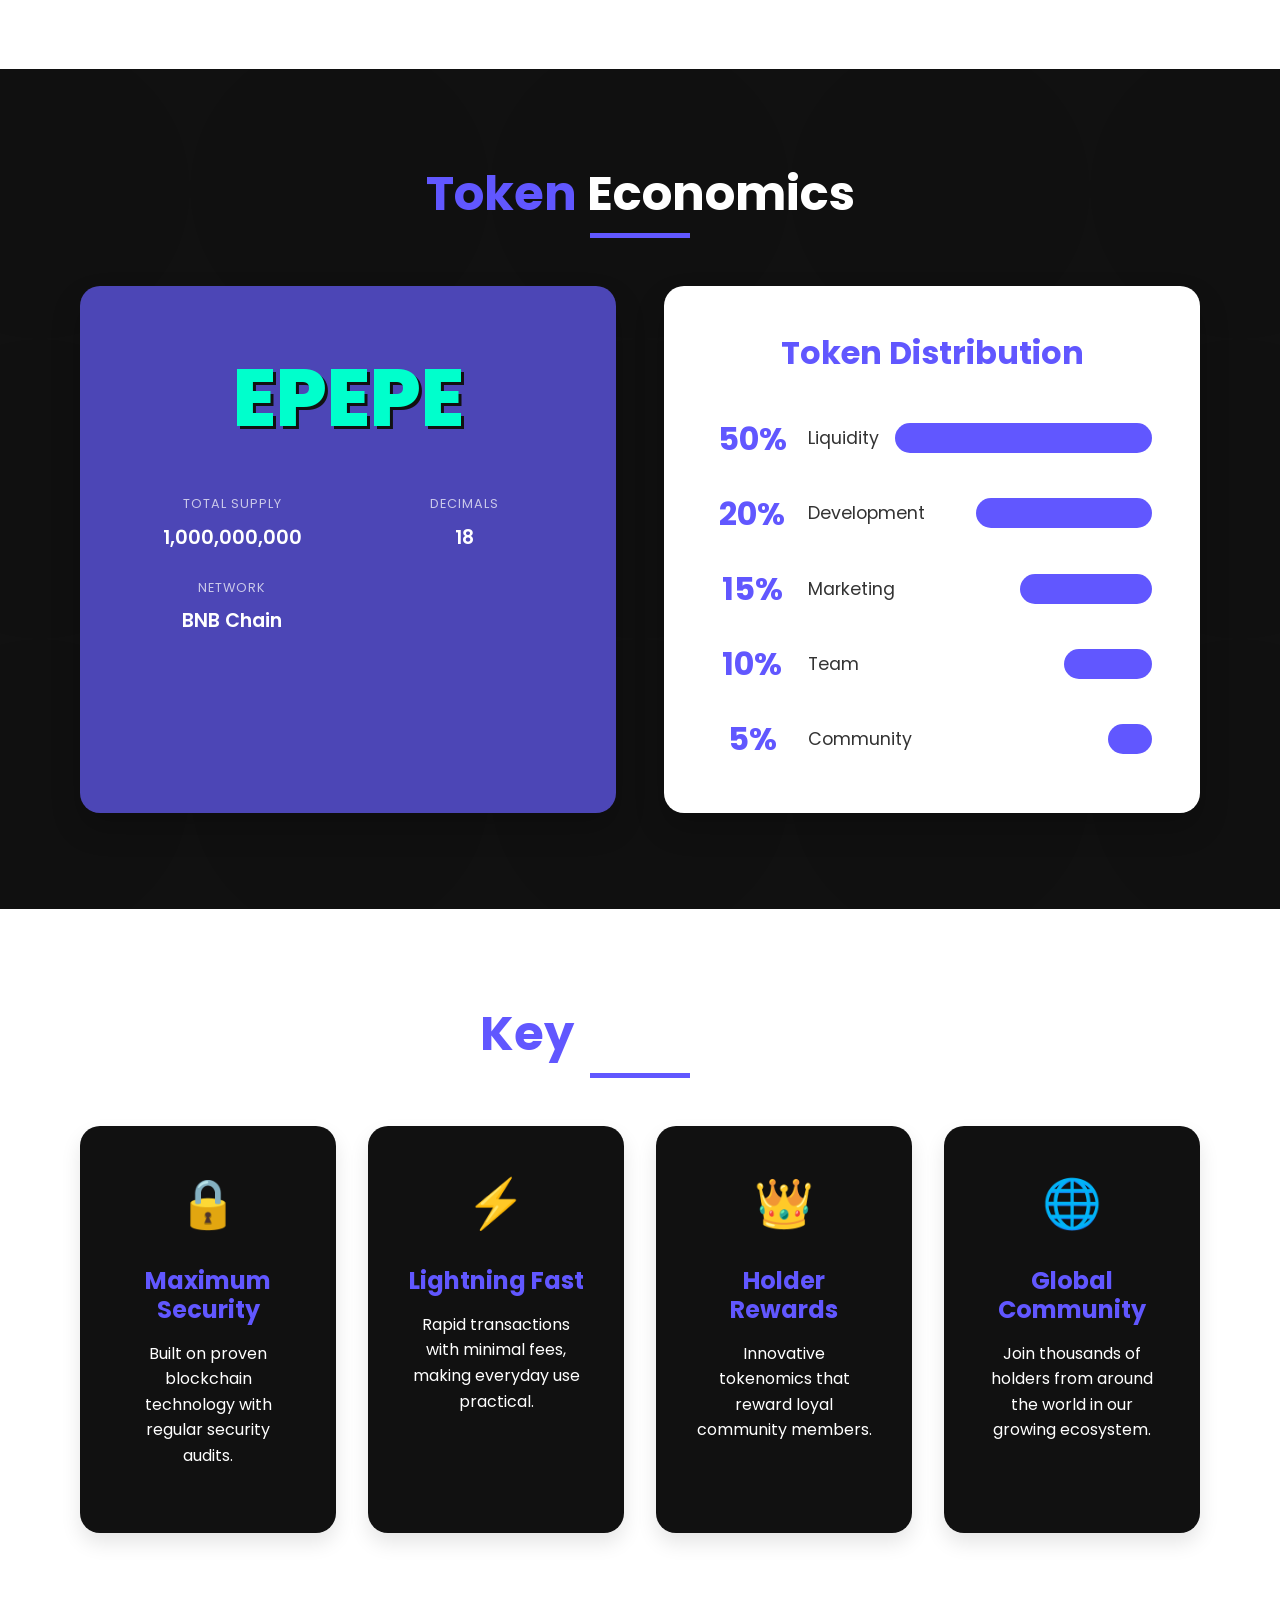
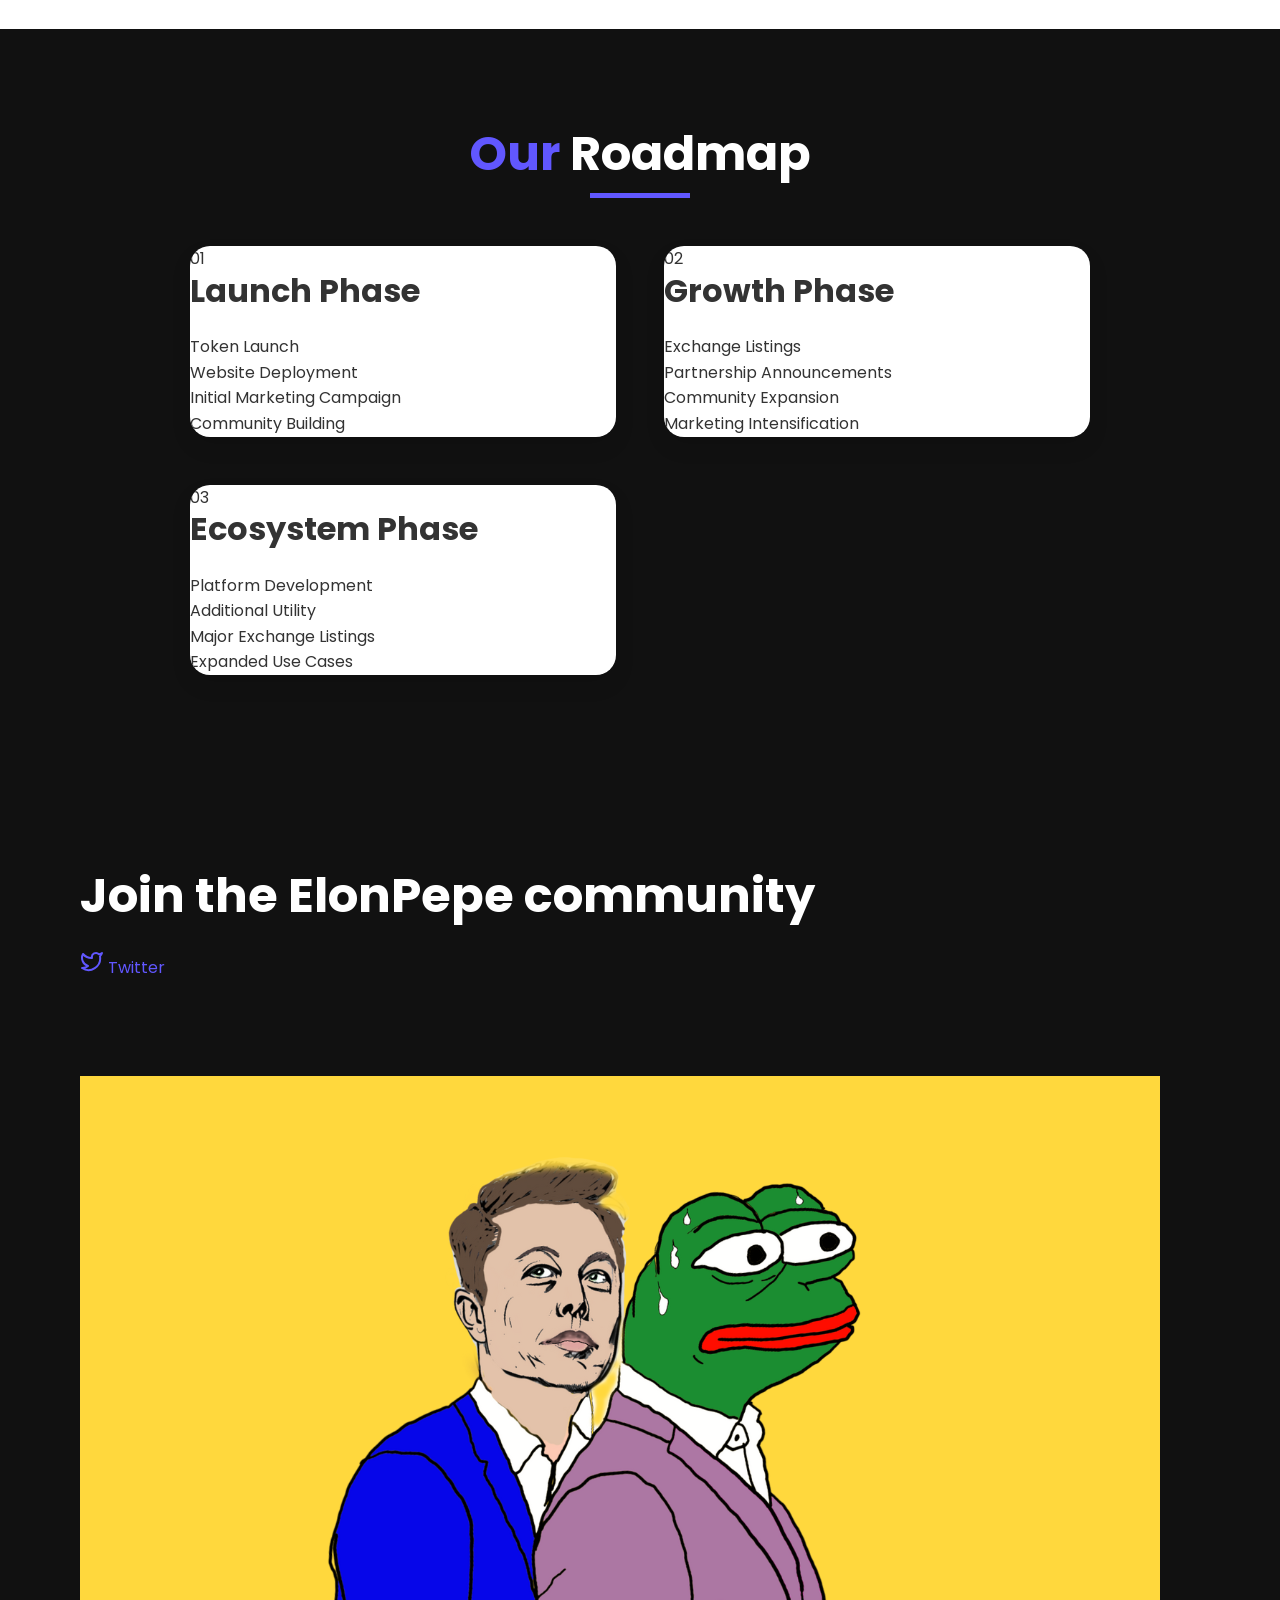
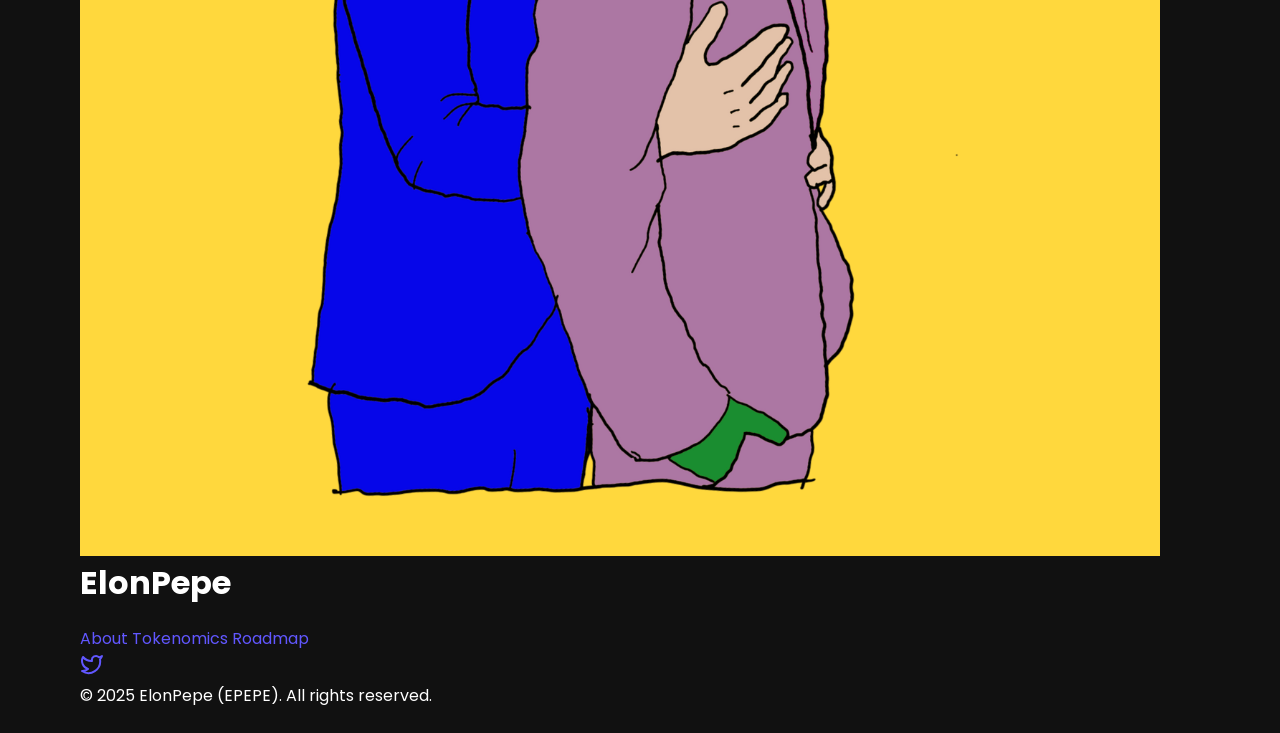
==== commit 8ea1159b: "Add files via upload" ====
--- a/index.html
+++ b/index.html
@@ -3,8 +3,8 @@
 <head>
     <meta charset='UTF-8'>
     <meta name='viewport' content='width=device-width, initial-scale=1.0'>
-    <meta name='description' content='President Trump As Prez on Solana'>
-    <title>Prezana (PREZ) - Official Website</title>
+    <meta name='description' content='Next-generation cryptocurrency token with innovative features'>
+    <title>ElonPepe (EPEPE) - Official Website</title>
     
     <!-- Favicon -->
     <link rel='icon' type='image/x-icon' href='favicon.ico'>
@@ -12,356 +12,268 @@
     <!-- Fonts -->
     <link rel='preconnect' href='https://fonts.googleapis.com'>
     <link rel='preconnect' href='https://fonts.gstatic.com' crossorigin>
-    <link href='https://fonts.googleapis.com/css2?family=Orbitron:wght@400;500;700&family=Roboto:wght@300;400;500;700&display=swap' rel='stylesheet'>
+    <link href='https://fonts.googleapis.com/css2?family=Poppins:wght@400;500;600;700;800&display=swap' rel='stylesheet'>
     
     <!-- SEO Tags -->
-    <meta property='og:title' content='Prezana (PREZ)'>
-    <meta property='og:description' content='President Trump As Prez on Solana'>
+    <meta property='og:title' content='ElonPepe (EPEPE)'>
+    <meta property='og:description' content='Next-generation cryptocurrency token with innovative features'>
     <meta property='og:type' content='website'>
     <meta name='twitter:card' content='summary'>
     
     <!-- Stylesheets -->
     <link rel='stylesheet' href='styles.css'>
 </head>
-<body class='template-crypto'>
-    <div class='crypto-bg'></div>
-
-    <header class='crypto-header'>
+<body class='template-bold'>
+    <header>
         <div class='container'>
-            <div class='header-content'>
+            <nav>
                 <div class='logo'>
-                    <img src='logo.png' alt='Prezana Logo'>
-                    <div class='logo-text'>Prezana<span>PREZ</span></div>
-                </div>
-                <nav class='main-nav'>
-                    <ul>
-                        <li><a href='#about'>About</a></li>
-                        <li><a href='#tokenomics'>Tokenomics</a></li>
-                        <li><a href='#features'>Features</a></li>
-                        <li><a href='#roadmap'>Roadmap</a></li>
-                    </ul>
-                </nav>
-                <div class='header-cta'>
-                    <a href='#' class='buy-button'>Buy Now</a>
-                </div>
-            </div>
-        </div>
-    </header>
-
-    <section class='hero-crypto'>
-        <div class='container'>
-            <div class='hero-grid'>
-                <div class='hero-text'>
-                    <h1><span>PREZ</span> Prezana</h1>
-                    <p>Join the Prezana revolution</p>
-                    <div class='hero-buttons'>
-                        <a href='#' class='primary-btn'>Buy Token</a>
-                        <a href='#about' class='secondary-btn'>Learn More</a>
-                    </div>
-                    <div class='hero-socials'>
-                        <a href='https://x.com/prezana' target='_blank'><svg class='social-icon' xmlns='http://www.w3.org/2000/svg' width='24' height='24' viewBox='0 0 24 24' fill='none' stroke='currentColor' stroke-width='2' stroke-linecap='round' stroke-linejoin='round'>
+                    <img src='logo.png' alt='ElonPepe Logo'>
+                    <span>ElonPepe</span>
+                </div>
+                <div class='nav-menu'>
+                    <a href='#about'>About</a>
+                    <a href='#tokenomics'>Tokenomics</a>
+                    <a href='#roadmap'>Roadmap</a>
+                </div>
+                <div class='social-menu'>
+                    <a href='https://x.com/elonpepe' target='_blank'><svg class='social-icon' xmlns='http://www.w3.org/2000/svg' width='24' height='24' viewBox='0 0 24 24' fill='none' stroke='currentColor' stroke-width='2' stroke-linecap='round' stroke-linejoin='round'>
             <path d='M22 4s-.7 2.1-2 3.4c1.6 10-9.4 17.3-18 11.6 2.2.1 4.4-.6 6-2C3 15.5.5 9.6 3 5c2.2 2.6 5.6 4.1 9 4-.9-4.2 4-6.6 7-3.8 1.1 0 3-1.2 3-1.2z'></path>
         </svg></a>
-                        <a href='https://t.me/Prezana' target='_blank'><svg class='social-icon' xmlns='http://www.w3.org/2000/svg' width='24' height='24' viewBox='0 0 24 24' fill='none' stroke='currentColor' stroke-width='2' stroke-linecap='round' stroke-linejoin='round'>
-            <path d='M21.198 2.433a2.242 2.242 0 0 0-1.022.215l-16.5 7.5a2.25 2.25 0 0 0 .126 4.073l3.9 1.205 2.306 6.033c.143.373.49.626.887.626q.118 0 .236-.03a1 1 0 0 0 .73-.767l1.225-4.714 4.586 3.42a2.17 2.17 0 0 0 1.297.435 2.246 2.246 0 0 0 2.235-1.932l2.348-14.092a2.242 2.242 0 0 0-1.354-2.422z'></path>
-            <line x1='10' y1='14' x2='20' y2='4'></line>
-        </svg></a>
-                    </div>
-                </div>
-                <div class='hero-graphic'>
-                    <div class='token-badge'>
-                        <div class='token-symbol'>PREZ</div>
-                        <div class='token-price'>$0.00001</div>
-                    </div>
-                </div>
-            </div>
-        </div>
-    </section>
+                    
+                </div>
+            </nav>
+        </div>
+    </header>
+
+    <div class='hero'>
+        <div class='hero-content'>
+            <h1 class='hero-title'>ElonPepe</h1>
+            <p class='hero-subtitle'>Revolutionizing DeFi with EPEPE</p>
+            <div class='hero-cta'>
+                <a href='#' class='cta-button'>Buy Now</a>
+            </div>
+        </div>
+        <div class='hero-graphic'></div>
+    </div>
 
     <main>
-        <section id='about' class='about-crypto'>
-            <div class='container'>
-                <div class='section-header'>
-                    <h2>About <span>Prezana</span></h2>
-                    <div class='crypto-divider'></div>
-                </div>
-                
-<div class='about-crypto-content'>
-    <div class='about-crypto-item tech-box'>
-        <div class='tech-overlay'></div>
-        <div class='tech-content'>
-            <h3>The <span>Technology</span></h3>
-            <p>Prezana is built on cutting-edge blockchain technology, offering unprecedented security, speed, and scalability for the decentralized finance ecosystem.</p>
-            <a href='#' class='crypto-btn'>Read Whitepaper</a>
-        </div>
-    </div>
-    
-    <div class='about-crypto-item'>
-        <div class='about-crypto-grid'>
-            <div class='about-crypto-stat'>
-                <div class='stat-number'>1M+</div>
-                <div class='stat-label'>Holders</div>
-            </div>
-            <div class='about-crypto-stat'>
-                <div class='stat-number'>5+</div>
-                <div class='stat-label'>Exchanges</div>
-            </div>
-            <div class='about-crypto-stat'>
-                <div class='stat-number'>100K+</div>
-                <div class='stat-label'>Transactions</div>
-            </div>
-            <div class='about-crypto-stat'>
-                <div class='stat-number'>$10M+</div>
-                <div class='stat-label'>Market Cap</div>
-            </div>
-        </div>
-    </div>
-</div>
-            </div>
-        </section>
-
-        <section id='tokenomics' class='tokenomics-crypto'>
-            <div class='container'>
-                <div class='section-header'>
-                    <h2>Token<span>omics</span></h2>
-                    <div class='crypto-divider'></div>
-                </div>
-                
-<div class='tokenomics-crypto-grid'>
-    <div class='tokenomics-crypto-card'>
-        <div class='crypto-card-inner'>
-            <div class='card-header'>
-                <h3>Token Metrics</h3>
-                <div class='token-badge'><span>PREZ</span></div>
-            </div>
-            <div class='card-content'>
-                <div class='token-metric'>
-                    <div class='metric-label'>Token Name</div>
-                    <div class='metric-value'>Prezana</div>
-                </div>
-                <div class='token-metric'>
-                    <div class='metric-label'>Token Symbol</div>
-                    <div class='metric-value'>PREZ</div>
-                </div>
-                <div class='token-metric'>
-                    <div class='metric-label'>Total Supply</div>
-                    <div class='metric-value'>1,000,000,000</div>
-                </div>
-                <div class='token-metric'>
-                    <div class='metric-label'>Network</div>
-                    <div class='metric-value'>Ethereum</div>
-                </div>
-                <div class='token-metric'>
-                    <div class='metric-label'>Token Type</div>
-                    <div class='metric-value'>ERC-20</div>
-                </div>
-            </div>
-        </div>
-    </div>
-    
-    <div class='tokenomics-crypto-card'>
-        <div class='crypto-card-inner'>
-            <div class='card-header'>
-                <h3>Distribution</h3>
-            </div>
-            <div class='card-content'>
-                <div class='distribution-crypto'>
-                    <div class='dist-crypto-item'>
-                        <div class='dist-crypto-bar' style='height: 50%;'></div>
-                        <div class='dist-crypto-percentage'>50%</div>
-                        <div class='dist-crypto-label'>Liquidity</div>
-                    </div>
-                    <div class='dist-crypto-item'>
-                        <div class='dist-crypto-bar' style='height: 20%;'></div>
-                        <div class='dist-crypto-percentage'>20%</div>
-                        <div class='dist-crypto-label'>Development</div>
-                    </div>
-                    <div class='dist-crypto-item'>
-                        <div class='dist-crypto-bar' style='height: 15%;'></div>
-                        <div class='dist-crypto-percentage'>15%</div>
-                        <div class='dist-crypto-label'>Marketing</div>
-                    </div>
-                    <div class='dist-crypto-item'>
-                        <div class='dist-crypto-bar' style='height: 10%;'></div>
-                        <div class='dist-crypto-percentage'>10%</div>
-                        <div class='dist-crypto-label'>Team</div>
-                    </div>
-                    <div class='dist-crypto-item'>
-                        <div class='dist-crypto-bar' style='height: 5%;'></div>
-                        <div class='dist-crypto-percentage'>5%</div>
-                        <div class='dist-crypto-label'>Community</div>
-                    </div>
-                </div>
-            </div>
-        </div>
-    </div>
-</div>
-            </div>
-        </section>
-
-        <section id='features' class='features-crypto'>
-            <div class='container'>
-                <div class='section-header'>
-                    <h2>Key <span>Features</span></h2>
-                    <div class='crypto-divider'></div>
-                </div>
-                
-<div class='crypto-features-grid'>
-    <div class='crypto-feature'>
-        <div class='feature-icon'>
-            <svg xmlns='http://www.w3.org/2000/svg' viewBox='0 0 24 24' width='48' height='48' fill='none' stroke='currentColor' stroke-width='2'><path d='M12 22s8-4 8-10V5l-8-3-8 3v7c0 6 8 10 8 10z'/></svg>
-        </div>
-        <h3>Secure</h3>
-        <p>Advanced security measures with regular audits to protect your assets</p>
-    </div>
-    
-    <div class='crypto-feature'>
-        <div class='feature-icon'>
-            <svg xmlns='http://www.w3.org/2000/svg' viewBox='0 0 24 24' width='48' height='48' fill='none' stroke='currentColor' stroke-width='2'><path d='M13 2L3 14h9l-1 8 10-12h-9l1-8z'/></svg>
-        </div>
-        <h3>Fast</h3>
-        <p>Lightning-fast transactions at a fraction of the cost of traditional systems</p>
-    </div>
-    
-    <div class='crypto-feature'>
-        <div class='feature-icon'>
-            <svg xmlns='http://www.w3.org/2000/svg' viewBox='0 0 24 24' width='48' height='48' fill='none' stroke='currentColor' stroke-width='2'><circle cx='12' cy='12' r='10'/><path d='M8 14s1.5 2 4 2 4-2 4-2'/><line x1='9' y1='9' x2='9.01' y2='9'/><line x1='15' y1='9' x2='15.01' y2='9'/></svg>
-        </div>
-        <h3>Community</h3>
-        <p>Thriving global community with governance and rewards for members</p>
-    </div>
-    
-    <div class='crypto-feature'>
-        <div class='feature-icon'>
-            <svg xmlns='http://www.w3.org/2000/svg' viewBox='0 0 24 24' width='48' height='48' fill='none' stroke='currentColor' stroke-width='2'><path d='M12 2v20M17 5H9.5a3.5 3.5 0 0 0 0 7h5a3.5 3.5 0 0 1 0 7H6'/></svg>
-        </div>
-        <h3>Tokenomics</h3>
-        <p>Innovative economic model designed for sustainable growth and holder benefits</p>
-    </div>
-</div>
-            </div>
-        </section>
-
-        <section id='roadmap' class='roadmap-crypto'>
-            <div class='container'>
-                <div class='section-header'>
-                    <h2>Road<span>map</span></h2>
-                    <div class='crypto-divider'></div>
-                </div>
-                
-<div class='crypto-roadmap'>
-    <div class='roadmap-line'></div>
-    
-    <div class='roadmap-node'>
-        <div class='roadmap-dot'></div>
-        <div class='roadmap-phase'>
-            <div class='phase-quarter'>Q1 2023</div>
-            <h3>Genesis Phase</h3>
+        <section id='about' class='section-about'>
+            <div class='container'>
+                <h2 class='section-title'><span>About</span> ElonPepe</h2>
+                <div class='about-content'>
+                    
+<div class='bold-about'>
+    <div class='about-highlight'>
+        <h3>Revolutionary <span>Crypto</span></h3>
+        <p>ElonPepe is changing the future of decentralized finance with cutting-edge blockchain technology and a community-focused approach.</p>
+    </div>
+    <div class='about-details'>
+        <div class='about-point'>
+            <div class='about-point-icon'>🔥</div>
+            <div class='about-point-text'>
+                <h4>Built for Everyone</h4>
+                <p>Simple to use, powerful features, accessible to all</p>
+            </div>
+        </div>
+        <div class='about-point'>
+            <div class='about-point-icon'>💎</div>
+            <div class='about-point-text'>
+                <h4>Holding Rewards</h4>
+                <p>Innovative tokenomics that reward our loyal community</p>
+            </div>
+        </div>
+        <div class='about-point'>
+            <div class='about-point-icon'>🚀</div>
+            <div class='about-point-text'>
+                <h4>Growing Ecosystem</h4>
+                <p>Continuous development with regular updates</p>
+            </div>
+        </div>
+    </div>
+</div>
+                </div>
+            </div>
+        </section>
+
+        <section id='tokenomics' class='section-tokenomics'>
+            <div class='container'>
+                <h2 class='section-title'><span>Token</span> Economics</h2>
+                <div class='tokenomics-grid'>
+                    
+<div class='token-card'>
+    <div class='token-symbol'>EPEPE</div>
+    <div class='token-stats'>
+        <div class='token-stat'>
+            <span>Total Supply</span>
+            <strong>1,000,000,000</strong>
+        </div>
+        <div class='token-stat'>
+            <span>Decimals</span>
+            <strong>18</strong>
+        </div>
+        <div class='token-stat'>
+            <span>Network</span>
+            <strong>BNB Chain</strong>
+        </div>
+    </div>
+</div>
+
+<div class='distribution-card'>
+    <h3>Token Distribution</h3>
+    <div class='distribution-items'>
+        <div class='distribution-item'>
+            <div class='distribution-percentage'>50%</div>
+            <div class='distribution-label'>Liquidity</div>
+            <div class='distribution-bar' style='width: 100%'></div>
+        </div>
+        <div class='distribution-item'>
+            <div class='distribution-percentage'>20%</div>
+            <div class='distribution-label'>Development</div>
+            <div class='distribution-bar' style='width: 40%'></div>
+        </div>
+        <div class='distribution-item'>
+            <div class='distribution-percentage'>15%</div>
+            <div class='distribution-label'>Marketing</div>
+            <div class='distribution-bar' style='width: 30%'></div>
+        </div>
+        <div class='distribution-item'>
+            <div class='distribution-percentage'>10%</div>
+            <div class='distribution-label'>Team</div>
+            <div class='distribution-bar' style='width: 20%'></div>
+        </div>
+        <div class='distribution-item'>
+            <div class='distribution-percentage'>5%</div>
+            <div class='distribution-label'>Community</div>
+            <div class='distribution-bar' style='width: 10%'></div>
+        </div>
+    </div>
+</div>
+                </div>
+            </div>
+        </section>
+
+        <section id='features' class='section-features'>
+            <div class='container'>
+                <h2 class='section-title'><span>Key</span> Features</h2>
+                <div class='features-boxes'>
+                    
+<div class='feature-box'>
+    <div class='feature-icon'>🔒</div>
+    <h3>Maximum Security</h3>
+    <p>Built on proven blockchain technology with regular security audits.</p>
+</div>
+
+<div class='feature-box'>
+    <div class='feature-icon'>⚡</div>
+    <h3>Lightning Fast</h3>
+    <p>Rapid transactions with minimal fees, making everyday use practical.</p>
+</div>
+
+<div class='feature-box'>
+    <div class='feature-icon'>👑</div>
+    <h3>Holder Rewards</h3>
+    <p>Innovative tokenomics that reward loyal community members.</p>
+</div>
+
+<div class='feature-box'>
+    <div class='feature-icon'>🌐</div>
+    <h3>Global Community</h3>
+    <p>Join thousands of holders from around the world in our growing ecosystem.</p>
+</div>
+                </div>
+            </div>
+        </section>
+
+        <section id='roadmap' class='section-roadmap'>
+            <div class='container'>
+                <h2 class='section-title'><span>Our</span> Roadmap</h2>
+                <div class='roadmap'>
+                    
+<div class='bold-roadmap'>
+    <div class='roadmap-phase'>
+        <div class='phase-header'>
+            <div class='phase-number'>01</div>
+            <h3>Launch Phase</h3>
+        </div>
+        <div class='phase-content'>
             <ul>
-                <li><span class='status completed'>Completed</span> Token Smart Contract Development</li>
-                <li><span class='status completed'>Completed</span> Security Audit</li>
-                <li><span class='status completed'>Completed</span> Website Launch</li>
-                <li><span class='status completed'>Completed</span> Initial Marketing Campaign</li>
+                <li>Token Launch</li>
+                <li>Website Deployment</li>
+                <li>Initial Marketing Campaign</li>
+                <li>Community Building</li>
             </ul>
         </div>
     </div>
     
-    <div class='roadmap-node'>
-        <div class='roadmap-dot'></div>
-        <div class='roadmap-phase'>
-            <div class='phase-quarter'>Q2 2023</div>
-            <h3>Expansion Phase</h3>
+    <div class='roadmap-phase'>
+        <div class='phase-header'>
+            <div class='phase-number'>02</div>
+            <h3>Growth Phase</h3>
+        </div>
+        <div class='phase-content'>
             <ul>
-                <li><span class='status in-progress'>In Progress</span> DEX Listings</li>
-                <li><span class='status in-progress'>In Progress</span> Strategic Partnerships</li>
-                <li><span class='status planned'>Planned</span> Community Growth Initiatives</li>
-                <li><span class='status planned'>Planned</span> Expanded Marketing</li>
+                <li>Exchange Listings</li>
+                <li>Partnership Announcements</li>
+                <li>Community Expansion</li>
+                <li>Marketing Intensification</li>
             </ul>
         </div>
     </div>
     
-    <div class='roadmap-node'>
-        <div class='roadmap-dot'></div>
-        <div class='roadmap-phase'>
-            <div class='phase-quarter'>Q3-Q4 2023</div>
-            <h3>Evolution Phase</h3>
+    <div class='roadmap-phase'>
+        <div class='phase-header'>
+            <div class='phase-number'>03</div>
+            <h3>Ecosystem Phase</h3>
+        </div>
+        <div class='phase-content'>
             <ul>
-                <li><span class='status planned'>Planned</span> CEX Listings</li>
-                <li><span class='status planned'>Planned</span> Staking Program</li>
-                <li><span class='status planned'>Planned</span> Mobile Wallet</li>
-                <li><span class='status planned'>Planned</span> NFT Integration</li>
+                <li>Platform Development</li>
+                <li>Additional Utility</li>
+                <li>Major Exchange Listings</li>
+                <li>Expanded Use Cases</li>
             </ul>
         </div>
     </div>
-    
-    <div class='roadmap-node'>
-        <div class='roadmap-dot'></div>
-        <div class='roadmap-phase'>
-            <div class='phase-quarter'>2024</div>
-            <h3>Revolution Phase</h3>
-            <ul>
-                <li><span class='status planned'>Planned</span> Major Exchange Listings</li>
-                <li><span class='status planned'>Planned</span> Cross-Chain Integration</li>
-                <li><span class='status planned'>Planned</span> Ecosystem Expansion</li>
-                <li><span class='status planned'>Planned</span> Global Adoption Campaign</li>
-            </ul>
-        </div>
-    </div>
-</div>
-            </div>
-        </section>
-
-        <section class='join-crypto'>
-            <div class='container'>
-                <div class='join-content'>
-                    <h2>Join The <span>Prezana</span> Community</h2>
-                    <p>Don't miss out on the next big opportunity in crypto</p>
-                    <div class='join-buttons'>
-                        <a href='https://x.com/prezana' target='_blank' class='social-btn twitter'><svg class='social-icon' xmlns='http://www.w3.org/2000/svg' width='24' height='24' viewBox='0 0 24 24' fill='none' stroke='currentColor' stroke-width='2' stroke-linecap='round' stroke-linejoin='round'>
+</div>
+                </div>
+            </div>
+        </section>
+
+        <section class='section-cta'>
+            <div class='container'>
+                <h2>Join the ElonPepe community</h2>
+                <div class='cta-buttons'>
+                    <a href='https://x.com/elonpepe' target='_blank' class='social-cta twitter'><svg class='social-icon' xmlns='http://www.w3.org/2000/svg' width='24' height='24' viewBox='0 0 24 24' fill='none' stroke='currentColor' stroke-width='2' stroke-linecap='round' stroke-linejoin='round'>
             <path d='M22 4s-.7 2.1-2 3.4c1.6 10-9.4 17.3-18 11.6 2.2.1 4.4-.6 6-2C3 15.5.5 9.6 3 5c2.2 2.6 5.6 4.1 9 4-.9-4.2 4-6.6 7-3.8 1.1 0 3-1.2 3-1.2z'></path>
-        </svg> Twitter</a>
-                        <a href='https://t.me/Prezana' target='_blank' class='social-btn telegram'><svg class='social-icon' xmlns='http://www.w3.org/2000/svg' width='24' height='24' viewBox='0 0 24 24' fill='none' stroke='currentColor' stroke-width='2' stroke-linecap='round' stroke-linejoin='round'>
-            <path d='M21.198 2.433a2.242 2.242 0 0 0-1.022.215l-16.5 7.5a2.25 2.25 0 0 0 .126 4.073l3.9 1.205 2.306 6.033c.143.373.49.626.887.626q.118 0 .236-.03a1 1 0 0 0 .73-.767l1.225-4.714 4.586 3.42a2.17 2.17 0 0 0 1.297.435 2.246 2.246 0 0 0 2.235-1.932l2.348-14.092a2.242 2.242 0 0 0-1.354-2.422z'></path>
-            <line x1='10' y1='14' x2='20' y2='4'></line>
-        </svg> Telegram</a>
-                    </div>
+        </svg> <span>Twitter</span></a>
+                    
                 </div>
             </div>
         </section>
     </main>
 
-    <footer class='crypto-footer'>
+    <footer>
         <div class='container'>
-            <div class='footer-grid'>
+            <div class='footer-content'>
                 <div class='footer-brand'>
-                    <img src='logo.png' alt='Prezana Logo'>
-                    <h3>Prezana</h3>
-                    <p>The future of cryptocurrency</p>
+                    <img src='logo.png' alt='ElonPepe Logo'>
+                    <h3>ElonPepe</h3>
                 </div>
                 <div class='footer-links'>
-                    <h4>Quick Links</h4>
-                    <ul>
-                        <li><a href='#about'>About</a></li>
-                        <li><a href='#tokenomics'>Tokenomics</a></li>
-                        <li><a href='#features'>Features</a></li>
-                        <li><a href='#roadmap'>Roadmap</a></li>
-                    </ul>
-                </div>
-                <div class='footer-contact'>
-                    <h4>Connect With Us</h4>
-                    <div class='footer-socials'>
-                        <a href='https://x.com/prezana' target='_blank'><svg class='social-icon' xmlns='http://www.w3.org/2000/svg' width='24' height='24' viewBox='0 0 24 24' fill='none' stroke='currentColor' stroke-width='2' stroke-linecap='round' stroke-linejoin='round'>
+                    <a href='#about'>About</a>
+                    <a href='#tokenomics'>Tokenomics</a>
+                    <a href='#roadmap'>Roadmap</a>
+                </div>
+                <div class='footer-social'>
+                    <a href='https://x.com/elonpepe' target='_blank'><svg class='social-icon' xmlns='http://www.w3.org/2000/svg' width='24' height='24' viewBox='0 0 24 24' fill='none' stroke='currentColor' stroke-width='2' stroke-linecap='round' stroke-linejoin='round'>
             <path d='M22 4s-.7 2.1-2 3.4c1.6 10-9.4 17.3-18 11.6 2.2.1 4.4-.6 6-2C3 15.5.5 9.6 3 5c2.2 2.6 5.6 4.1 9 4-.9-4.2 4-6.6 7-3.8 1.1 0 3-1.2 3-1.2z'></path>
         </svg></a>
-                        <a href='https://t.me/Prezana' target='_blank'><svg class='social-icon' xmlns='http://www.w3.org/2000/svg' width='24' height='24' viewBox='0 0 24 24' fill='none' stroke='currentColor' stroke-width='2' stroke-linecap='round' stroke-linejoin='round'>
-            <path d='M21.198 2.433a2.242 2.242 0 0 0-1.022.215l-16.5 7.5a2.25 2.25 0 0 0 .126 4.073l3.9 1.205 2.306 6.033c.143.373.49.626.887.626q.118 0 .236-.03a1 1 0 0 0 .73-.767l1.225-4.714 4.586 3.42a2.17 2.17 0 0 0 1.297.435 2.246 2.246 0 0 0 2.235-1.932l2.348-14.092a2.242 2.242 0 0 0-1.354-2.422z'></path>
-            <line x1='10' y1='14' x2='20' y2='4'></line>
-        </svg></a>
-                    </div>
-                </div>
-            </div>
-            <div class='footer-bottom'>
-                <p>&copy; 2025 Prezana. All rights reserved.</p>
+                    
+                </div>
+            </div>
+            <div class='copyright'>
+                <p>&copy; 2025 ElonPepe (EPEPE). All rights reserved.</p>
             </div>
         </div>
     </footer>
--- a/styles.css
+++ b/styles.css
@@ -1,5 +1,5 @@
 
-/* Crypto Template CSS */
+/* Bold Template CSS */
 * {
     margin: 0;
     padding: 0;
@@ -11,66 +11,44 @@
     scroll-behavior: smooth;
 }
 
-body.template-crypto {
-    font-family: 'Roboto', -apple-system, BlinkMacSystemFont, 'Segoe UI', Helvetica, Arial, sans-serif;
+body.template-bold {
+    font-family: 'Poppins', -apple-system, BlinkMacSystemFont, 'Segoe UI', Roboto, Helvetica, Arial, sans-serif;
     line-height: 1.6;
     color: #ffffff;
-    background-color: #150137;
-    position: relative;
+    background-color: #111111;
     overflow-x: hidden;
 }
 
 h1, h2, h3, h4, h5, h6 {
-    font-family: 'Orbitron', sans-serif;
+    font-weight: 700;
     line-height: 1.2;
-    margin-bottom: 1rem;
-}
-
-h1 { font-size: 3.5rem; }
-h2 { font-size: 2.5rem; }
+    margin-bottom: 1.5rem;
+}
+
+h1 { font-size: 4rem; }
+h2 { font-size: 3rem; }
 h3 { font-size: 2rem; }
 h4 { font-size: 1.5rem; }
 h5 { font-size: 1.25rem; }
 h6 { font-size: 1rem; }
 
 p { 
-    margin-bottom: 1rem;
+    margin-bottom: 1.5rem;
 }
 
 a {
-    color: #7bff00;
+    color: #6157ff;
     text-decoration: none;
     transition: all 0.3s ease;
 }
 
 a:hover { 
-    color: #7303c0;
+    color: #00ffcc;
 }
 
 img {
     max-width: 100%;
     height: auto;
-}
-
-/* Background Elements */
-.crypto-bg {
-    position: fixed;
-    top: 0;
-    left: 0;
-    width: 100%;
-    height: 100%;
-    background: linear-gradient(120deg, #150137 0%, #580799 100%);
-    opacity: 0.15;
-    z-index: -1;
-}
-
-.crypto-bg::before {
-    content: '';
-    position: absolute;
-    width: 100%;
-    height: 100%;
-    background: url('[data-uri]') center/500px repeat;
-    opacity: 0.2;
 }
 
 .container {
@@ -78,23 +56,18 @@
     max-width: 1200px;
     margin: 0 auto;
     padding: 0 1rem;
-    position: relative;
-    z-index: 1;
 }
 
 /* Header */
-.crypto-header {
-    background: rgba(150137,0.95);
-    backdrop-filter: blur(10px);
-    -webkit-backdrop-filter: blur(10px);
-    box-shadow: 0 5px 20px rgba(0,0,0,0.1);
+header {
+    padding: 1.5rem 0;
+    background: #111111;
     position: sticky;
     top: 0;
     z-index: 100;
-    padding: 1rem 0;
-}
-
-.header-content {
+}
+
+nav {
     display: flex;
     justify-content: space-between;
     align-items: center;
@@ -103,722 +76,459 @@
 .logo {
     display: flex;
     align-items: center;
-    gap: 0.75rem;
+    gap: 0.5rem;
 }
 
 .logo img {
     height: 40px;
 }
 
-.logo-text {
-    font-family: 'Orbitron', sans-serif;
-    font-weight: 700;
+.logo span {
     font-size: 1.5rem;
-    color: #7303c0;
-}
-
-.logo-text span {
-    font-size: 0.8rem;
-    background: #7bff00;
-    color: #150137;
-    padding: 0.2rem 0.5rem;
-    border-radius: 4px;
-    margin-left: 0.5rem;
-    vertical-align: middle;
-}
-
-.main-nav ul {
-    display: flex;
-    gap: 1.5rem;
-    list-style: none;
-}
-
-.main-nav a {
+    font-weight: 800;
+    color: #6157ff;
+}
+
+.nav-menu {
+    display: flex;
+    gap: 2.5rem;
+}
+
+.nav-menu a {
     color: #ffffff;
-    font-weight: 500;
-    transition: color 0.3s ease;
+    font-weight: 600;
+    font-size: 1.1rem;
     position: relative;
-    padding: 0.5rem 0;
-}
-
-.main-nav a::after {
+}
+
+.nav-menu a::after {
     content: '';
     position: absolute;
-    bottom: 0;
+    bottom: -5px;
     left: 0;
     width: 0;
-    height: 2px;
-    background: #7bff00;
+    height: 3px;
+    background: #6157ff;
     transition: width 0.3s ease;
 }
 
-.main-nav a:hover {
-    color: #7bff00;
-}
-
-.main-nav a:hover::after {
+.nav-menu a:hover::after {
     width: 100%;
 }
 
-.header-cta {
-    margin-left: 1rem;
-}
-
-.buy-button {
-    display: inline-block;
-    background: #7303c0;
-    color: #ffffff;
-    padding: 0.5rem 1.5rem;
-    border-radius: 50px;
-    font-weight: 600;
-    letter-spacing: 1px;
-    border: 2px solid #7303c0;
-    box-shadow: 0 5px 15px rgba(0,0,0,0.1);
-    transition: all 0.3s ease;
-}
-
-.buy-button:hover {
-    background: #7bff00;
-    border-color: #7bff00;
-    transform: translateY(-3px);
-    box-shadow: 0 8px 20px rgba(0,0,0,0.15);
+.social-menu {
+    display: flex;
+    gap: 1rem;
+}
+
+.social-menu a {
+    color: #6157ff;
+    transition: transform 0.3s ease;
+}
+
+.social-menu a:hover {
+    transform: scale(1.2);
 }
 
 /* Hero */
-.hero-crypto {
-    padding: 6rem 0;
-    background: linear-gradient(120deg, #7303c0 0%, #580799 100%);
+.hero {
+    display: grid;
+    grid-template-columns: 1fr 1fr;
+    min-height: 80vh;
+    padding: 0;
+    background: linear-gradient(135deg, #00ffcc 0%, #6157ff 100%);
     color: white;
     position: relative;
     overflow: hidden;
 }
 
-.hero-crypto::before {
+.hero::before {
     content: '';
     position: absolute;
     width: 100%;
     height: 100%;
-    top: 0;
-    left: 0;
-    background: url('[data-uri]') center/30px repeat;
+    background: url('[data-uri]') center/500px repeat;
     opacity: 0.1;
 }
 
-.hero-grid {
-    display: grid;
-    grid-template-columns: 6fr 4fr;
-    gap: 2rem;
-    align-items: center;
-}
-
-.hero-text {
+.hero-content {
+    display: flex;
+    flex-direction: column;
+    justify-content: center;
+    padding: 5rem;
     z-index: 1;
 }
 
-.hero-text h1 {
-    font-size: 4rem;
+.hero-title {
+    font-size: 4.5rem;
     font-weight: 800;
+    line-height: 1.1;
     margin-bottom: 1.5rem;
-    line-height: 1.1;
-}
-
-.hero-text h1 span {
-    color: #7bff00;
+    text-transform: uppercase;
+}
+
+.hero-subtitle {
     font-size: 1.5rem;
-    background: rgba(0,0,0,0.2);
-    padding: 0.2rem 0.6rem;
-    border-radius: 4px;
-    vertical-align: middle;
-    margin-right: 0.5rem;
-}
-
-.hero-text p {
-    font-size: 1.25rem;
-    margin-bottom: 2rem;
+    opacity: 0.9;
+    margin-bottom: 2.5rem;
     max-width: 600px;
-    opacity: 0.9;
-}
-
-.hero-buttons {
-    display: flex;
-    gap: 1rem;
-    margin-bottom: 2rem;
-}
-
-.primary-btn {
+}
+
+.hero-cta {
+    margin-top: 1rem;
+}
+
+.cta-button {
     display: inline-block;
-    background: #7bff00;
-    color: white;
-    padding: 0.8rem 2rem;
+    padding: 1rem 3rem;
+    font-size: 1.2rem;
+    font-weight: 700;
+    background: #111111;
+    color: #6157ff;
     border-radius: 50px;
-    font-weight: 600;
+    text-transform: uppercase;
     letter-spacing: 1px;
-    border: 2px solid #7bff00;
-    box-shadow: 0 5px 15px rgba(0,0,0,0.1);
+    box-shadow: 0 10px 20px rgba(0,0,0,0.2);
     transition: all 0.3s ease;
 }
 
-.primary-btn:hover {
-    transform: translateY(-3px);
-    box-shadow: 0 8px 20px rgba(0,0,0,0.15);
-}
-
-.secondary-btn {
-    display: inline-block;
-    background: transparent;
-    color: white;
-    padding: 0.8rem 2rem;
-    border-radius: 50px;
-    font-weight: 600;
-    letter-spacing: 1px;
-    border: 2px solid white;
-    transition: all 0.3s ease;
-}
-
-.secondary-btn:hover {
-    background: rgba(255,255,255,0.1);
-    transform: translateY(-3px);
-}
-
-.hero-socials {
-    display: flex;
-    gap: 1rem;
-}
-
-.hero-socials a {
-    color: white;
-    background: rgba(255,255,255,0.1);
-    width: 40px;
-    height: 40px;
-    display: flex;
-    align-items: center;
-    justify-content: center;
-    border-radius: 50%;
-    transition: all 0.3s ease;
-}
-
-.hero-socials a:hover {
-    background: #7bff00;
-    transform: translateY(-3px);
+.cta-button:hover {
+    transform: translateY(-5px);
+    box-shadow: 0 15px 25px rgba(0,0,0,0.3);
 }
 
 .hero-graphic {
+    background: url('[data-uri]') center/contain no-repeat;
+    opacity: 0.1;
+}
+
+/* Sections */
+section {
+    padding: 6rem 0;
+}
+
+.section-title {
+    text-align: center;
+    margin-bottom: 4rem;
     position: relative;
-    z-index: 1;
-    display: flex;
-    align-items: center;
-    justify-content: center;
-}
-
-.token-badge {
-    background: #150137;
-    color: #7303c0;
-    padding: 3rem;
-    border-radius: 50%;
-    width: 200px;
-    height: 200px;
-    display: flex;
-    flex-direction: column;
-    align-items: center;
-    justify-content: center;
-    box-shadow: 0 10px 30px rgba(0,0,0,0.2);
-    animation: pulse 3s infinite;
-    position: relative;
-}
-
-.token-badge::before {
+}
+
+.section-title span {
+    color: #6157ff;
+}
+
+.section-title::after {
     content: '';
     position: absolute;
-    width: 220px;
-    height: 220px;
-    border: 2px dashed #7bff00;
-    border-radius: 50%;
-    animation: spin 20s linear infinite;
-}
-
-.token-symbol {
-    font-family: 'Orbitron', sans-serif;
-    font-size: 2.5rem;
-    font-weight: 700;
-    color: #7bff00;
-    margin-bottom: 0.5rem;
-}
-
-.token-price {
-    font-weight: 600;
-}
-
-/* Sections */
-main section {
-    padding: 5rem 0;
-}
-
-.section-header {
-    text-align: center;
-    margin-bottom: 3rem;
-}
-
-.section-header h2 {
-    font-size: 2.5rem;
-    font-weight: 700;
-    margin-bottom: 1rem;
-    display: inline-block;
-    color: #7303c0;
-}
-
-.section-header h2 span {
-    color: #7bff00;
-}
-
-.crypto-divider {
+    bottom: -1rem;
+    left: 50%;
+    transform: translateX(-50%);
     width: 100px;
-    height: 3px;
-    background: #7bff00;
-    margin: 0 auto;
-    position: relative;
-}
-
-.crypto-divider::before,
-.crypto-divider::after {
-    content: '';
-    position: absolute;
-    width: 10px;
-    height: 10px;
-    background: #7303c0;
-    border-radius: 50%;
-    top: -3.5px;
-}
-
-.crypto-divider::before {
-    left: 0;
-}
-
-.crypto-divider::after {
-    right: 0;
+    height: 5px;
+    background: #6157ff;
 }
 
 /* About Section */
-.about-crypto {
-    background: rgba(150137,0.5);
-    position: relative;
-}
-
-.about-crypto-content {
+.section-about {
+    background: white;
+ color: #333333;
+}
+
+.section-about h3,
+.section-about h4 {
+    color: #6157ff;
+}
+
+.about-content {
     display: grid;
-    grid-template-columns: 3fr 2fr;
-    gap: 3rem;
-}
-
-.about-crypto-item {
-    position: relative;
-}
-
-.tech-box {
-    background: linear-gradient(135deg, #7303c0, #580799);
-    color: white;
-    padding: 3rem;
-    border-radius: 1rem;
+    grid-template-columns: 1fr 1fr;
+    gap: 4rem;
+}
+
+/* Tokenomics */
+.section-tokenomics {
+    background: #111111;
+    color: #ffffff;
     position: relative;
     overflow: hidden;
 }
 
-.tech-overlay {
-    position: absolute;
-    top: 0;
-    left: 0;
-    width: 100%;
-    height: 100%;
-    background: url('[data-uri]') center/100px repeat;
-    opacity: 0.1;
-}
-
-.tech-content {
-    position: relative;
-    z-index: 1;
-}
-
-.tech-content h3 {
-    font-size: 2.5rem;
-    margin-bottom: 1.5rem;
-    color: white;
-}
-
-.tech-content h3 span {
-    color: #7bff00;
-}
-
-.tech-content p {
-    margin-bottom: 2rem;
-}
-
-.crypto-btn {
-    display: inline-block;
-    background: #7bff00;
-    color: white;
-    padding: 0.8rem 2rem;
-    border-radius: 50px;
-    font-weight: 600;
-    transition: all 0.3s ease;
-}
-
-.crypto-btn:hover {
-    background: #6EE500;
-    transform: translateY(-3px);
-    box-shadow: 0 5px 15px rgba(0,0,0,0.2);
-}
-
-/* Features Section */
-.features-crypto {
-    background: rgba(150137,0.5);
-    padding: 4rem 0;
-}
-
-.crypto-features-grid {
-    display: grid;
-    grid-template-columns: repeat(auto-fit, minmax(250px, 1fr));
-    gap: 2rem;
-}
-
-.crypto-feature {
-    background: linear-gradient(135deg, #7303c0 0%, #580799 100%);
-    border-radius: 15px;
-    padding: 2.5rem;
-    text-align: center;
-    color: white;
-    position: relative;
-    overflow: hidden;
-    box-shadow: 0 10px 30px rgba(0,0,0,0.2);
-    transition: transform 0.3s ease;
-}
-
-.crypto-feature::before {
+.section-tokenomics::before {
     content: '';
     position: absolute;
     top: 0;
     left: 0;
     width: 100%;
     height: 100%;
-    background: url('[data-uri]') center/50px repeat;
-    opacity: 0.1;
-}
-
-.crypto-feature:hover {
-    transform: translateY(-5px);
-}
-
-.feature-icon {
-    margin-bottom: 1.5rem;
-    color: #7bff00;
-}
-
-.crypto-feature h3 {
-    font-size: 1.5rem;
-    font-weight: 700;
-    margin-bottom: 1rem;
+    background: url('[data-uri]') center/300px repeat;
+    opacity: 0.05;
+}
+
+.tokenomics-grid {
+    display: grid;
+    grid-template-columns: 1fr 1fr;
+    gap: 3rem;
+    z-index: 1;
+    position: relative;
+}
+
+.token-card {
+    background: #4c46b6;
     color: white;
-}
-
-.crypto-feature p {
-    opacity: 0.9;
-}
-
-/* Tokenomics Section */
-.tokenomics-crypto {
-    background: linear-gradient(135deg, #580799 0%, #7303c0 100%);
-    color: white;
-    padding: 4rem 0;
+    border-radius: 20px;
+    padding: 3rem;
+    text-align: center;
+    box-shadow: 0 15px 30px rgba(0,0,0,0.2);
     position: relative;
     overflow: hidden;
 }
 
-.tokenomics-crypto::before {
+.token-symbol {
+    font-size: 5rem;
+    font-weight: 800;
+    margin-bottom: 2rem;
+    color: #00ffcc;
+    text-shadow: 3px 3px 0 #111111;
+}
+
+.token-stats {
+    display: grid;
+    grid-template-columns: 1fr 1fr;
+    gap: 1.5rem;
+}
+
+.token-stat {
+    text-align: center;
+}
+
+.token-stat span {
+    display: block;
+    font-size: 0.8rem;
+    text-transform: uppercase;
+    letter-spacing: 1px;
+    opacity: 0.7;
+    margin-bottom: 0.5rem;
+}
+
+.token-stat strong {
+    font-size: 1.2rem;
+    font-weight: 600;
+}
+
+.distribution-card {
+        background: white;
+        border-radius: 20px;
+        padding: 3rem;
+        box-shadow: 0 15px 30px rgba(0,0,0,0.2);
+        color: #333333;
+}
+
+.distribution-card h3 {
+    text-align: center;
+    margin-bottom: 2.5rem;
+    color: #6157ff;
+}
+
+.distribution-items {
+    display: flex;
+    flex-direction: column;
+    gap: 1.5rem;
+}
+
+.distribution-item {
+    display: flex;
+    align-items: center;
+    gap: 1rem;
+}
+
+.distribution-percentage {
+    font-size: 2rem;
+    font-weight: 700;
+    color: #6157ff;
+    min-width: 80px;
+    text-align: center;
+}
+
+.distribution-label {
+    font-size: 1.1rem;
+}
+
+.distribution-bar {
+    height: 30px;
+    background: #6157ff;
+    border-radius: 15px;
+    margin-left: auto;
+}
+
+/* Features Section */
+.section-features {
+    background: white;
+}
+
+.features-boxes {
+    display: grid;
+    grid-template-columns: repeat(auto-fit, minmax(250px, 1fr));
+    gap: 2rem;
+}
+
+.feature-box {
+    background: #111111;
+    color: #ffffff;
+    border-radius: 20px;
+    padding: 2.5rem;
+    text-align: center;
+    box-shadow: 0 10px 20px rgba(0,0,0,0.1);
+    transition: transform 0.3s ease;
+}
+
+.feature-box:hover {
+    transform: translateY(-10px);
+}
+
+.feature-icon {
+    font-size: 3rem;
+    margin-bottom: 1.5rem;
+    color: #6157ff;
+}
+
+.feature-box h3 {
+    font-size: 1.5rem;
+    margin-bottom: 1rem;
+    color: #6157ff;
+}
+
+/* Roadmap */
+.section-roadmap {
+    background: #111111;
+    color: #ffffff;
+}
+
+.roadmap {
+    max-width: 900px;
+    margin: 0 auto;
+}
+
+.bold-roadmap {
+    display: grid;
+    grid-template-columns: repeat(auto-fit, minmax(300px, 1fr));
+    gap: 3rem;
+}
+
+.roadmap-phase {
+      background: white;
+        border-radius: 20px;
+        overflow: hidden;
+        box-shadow: 0 10px 20px rgba(0,0,0,0.1);
+        color: #333333; /* Add th
+}
+
+.phase-header {
+    background: #6157ff;
+    color: white;
+    padding: 1.5rem;
+    display: flex;
+    align-items: center;
+    gap: 1rem;
+}
+
+.phase-number {
+    font-size: 2.5rem;
+    font-weight: 800;
+    line-height: 1;
+}
+
+.phase-header h3 {
+    margin: 0;
+    color: white;
+}
+
+.phase-content {
+    padding: 2rem;
+    color: #333333;
+}
+
+.phase-content ul {
+    list-style: none;
+    margin: 0;
+}
+
+.phase-content li {
+    position: relative;
+    padding-left: 1.5rem;
+    margin-bottom: 1rem;
+ color: #333333;
+}
+
+.phase-content li::before {
     content: '';
     position: absolute;
-    top: 0;
     left: 0;
-    width: 100%;
-    height: 100%;
-    background: url('[data-uri]') center/100px repeat;
-    opacity: 0.1;
-}
-
-.tokenomics-crypto-grid {
-    display: grid;
-    grid-template-columns: repeat(auto-fit, minmax(300px, 1fr));
+    top: 10px;
+    width: 8px;
+    height: 8px;
+    background: #6157ff;
+    border-radius: 50%;
+}
+
+/* CTA Section */
+.section-cta {
+    background: linear-gradient(135deg, #6157ff 0%, #4c46b6 100%);
+    color: white;
+    text-align: center;
+    padding: 5rem 0;
+}
+
+.section-cta h2 {
+    font-size: 3rem;
+    margin-bottom: 2.5rem;
+    color: white;
+}
+
+.cta-buttons {
+    display: flex;
+    justify-content: center;
     gap: 2rem;
-    position: relative;
-    z-index: 1;
-}
-
-.tokenomics-crypto-card {
-    background: rgba(0,0,0,0.2);
-    border-radius: 15px;
-    overflow: hidden;
-    box-shadow: 0 10px 30px rgba(0,0,0,0.2);
-}
-
-.crypto-card-inner {
-    padding: 2rem;
-}
-
-.card-header {
-    display: flex;
-    justify-content: space-between;
-    align-items: center;
-    margin-bottom: 2rem;
-}
-
-.card-header h3 {
-    margin: 0;
-    color: white;
-}
-
-.token-badge span {
-    background: #7bff00;
-    color: white;
-    padding: 0.5rem 1rem;
-    border-radius: 4px;
-    font-weight: bold;
-}
-
-.token-metric {
-    display: flex;
-    justify-content: space-between;
-    padding: 0.75rem 0;
-    border-bottom: 1px solid rgba(255,255,255,0.1);
-}
-
-.token-metric:last-child {
-    border-bottom: none;
-}
-
-.metric-label {
-    opacity: 0.7;
-}
-
-.metric-value {
-    font-weight: 600;
-}
-
-.distribution-crypto {
-    display: flex;
-    justify-content: space-between;
-    align-items: flex-end;
-    height: 250px;
-}
-
-.dist-crypto-item {
-    display: flex;
-    flex-direction: column;
-    align-items: center;
-    width: 100%;
-}
-
-.dist-crypto-bar {
-    width: 40px;
-    background: #7bff00;
-    border-radius: 5px 5px 0 0;
-    margin-bottom: 0.5rem;
-}
-
-.dist-crypto-percentage {
-    font-weight: 700;
-    margin-bottom: 0.25rem;
-}
-
-.dist-crypto-label {
-    font-size: 0.8rem;
-    opacity: 0.7;
-}
-
-/* Roadmap Section */
-.roadmap-crypto {
-    background: #150137;
-    padding: 4rem 0;
-}
-
-.crypto-roadmap {
-    position: relative;
-    max-width: 900px;
-    margin: 0 auto;
-    padding: 2rem 0;
-}
-
-.roadmap-line {
-    position: absolute;
-    left: 50%;
-    top: 0;
-    bottom: 0;
-    width: 2px;
-    background: #7303c0;
-    transform: translateX(-50%);
-}
-
-.roadmap-node {
-    position: relative;
-    margin-bottom: 3rem;
-    display: flex;
-    justify-content: center;
-}
-
-.roadmap-node:last-child {
-    margin-bottom: 0;
-}
-
-.roadmap-dot {
-    position: absolute;
-    width: 20px;
-    height: 20px;
-    background: #7bff00;
-    border: 4px solid #7303c0;
-    border-radius: 50%;
-    left: 50%;
-    top: 0;
-    transform: translateX(-50%);
-    z-index: 2;
-}
-
-.roadmap-phase {
-    width: 45%;
-    background: white;
-    border-radius: 15px;
-    padding: 2rem;
-    box-shadow: 0 5px 15px rgba(0,0,0,0.1);
-    position: relative;
-}
-
-.roadmap-node:nth-child(even) .roadmap-phase {
-    margin-left: auto;
-}
-
-.phase-quarter {
-    display: inline-block;
-    background: #7303c0;
-    color: white;
-    padding: 0.25rem 0.75rem;
-    border-radius: 4px;
-    font-size: 0.8rem;
-    margin-bottom: 0.5rem;
-}
-
-.roadmap-phase h3 {
-    margin-top: 0;
-    color: #7303c0;
-}
-
-.roadmap-phase ul {
-    list-style: none;
-    margin: 0;
-    padding: 0;
-}
-
-.roadmap-phase li {
-    margin-bottom: 0.75rem;
-    display: flex;
-    align-items: center;
-}
-
-.status {
-    display: inline-block;
-    padding: 0.25rem 0.5rem;
-    border-radius: 3px;
-    font-size: 0.7rem;
-    font-weight: 600;
-    margin-right: 0.75rem;
-}
-
-.status.completed {
-    background: #2ecc71;
-    color: white;
-}
-
-.status.in-progress {
-    background: #f39c12;
-    color: white;
-}
-
-.status.planned {
-    background: #7f8c8d;
-    color: white;
-}
-
-/* Join Section */
-.join-crypto {
-    background: linear-gradient(135deg, #7303c0 0%, #580799 100%);
-    color: white;
-    padding: 5rem 0;
-    text-align: center;
-    position: relative;
-    overflow: hidden;
-}
-
-.join-crypto::before {
-    content: '';
-    position: absolute;
-    top: 0;
-    left: 0;
-    width: 100%;
-    height: 100%;
-    background: url('[data-uri]') center/20px repeat;
-    opacity: 0.1;
-}
-
-.join-content {
-    position: relative;
-    z-index: 1;
-}
-
-.join-content h2 {
-    font-size: 2.5rem;
-    margin-bottom: 1rem;
-    color: white;
-}
-
-.join-content h2 span {
-    color: #7bff00;
-}
-
-.join-content p {
-    font-size: 1.2rem;
-    margin-bottom: 2rem;
-    opacity: 0.9;
-}
-
-.join-buttons {
-    display: flex;
-    justify-content: center;
-    gap: 1rem;
     flex-wrap: wrap;
 }
 
-.social-btn {
+.social-cta {
     display: flex;
     align-items: center;
     gap: 0.5rem;
-    padding: 0.8rem 2rem;
-    background: rgba(255,255,255,0.1);
+    padding: 1rem 2rem;
+    background: rgba(255,255,255,0.2);
+    border-radius: 50px;
     color: white;
-    border-radius: 50px;
     transition: all 0.3s ease;
 }
 
-.social-btn:hover {
-    background: rgba(255,255,255,0.2);
-    transform: translateY(-3px);
+.social-cta:hover {
+    background: rgba(255,255,255,0.3);
+    transform: translateY(-5px);
+}
+
+.social-cta svg {
+    width: 24px;
+    height: 24px;
 }
 
 /* Footer */
-.crypto-footer {
-    background: #580799;
-    color: white;
+footer {
+    background: #111111;
+    color: #ffffff;
     padding: 4rem 0 1rem;
 }
 
-.footer-grid {
+.footer-content {
     display: grid;
-    grid-template-columns: repeat(auto-fit, minmax(200px, 1fr));
+    grid-template-columns: repeat(3, 1fr);
     gap: 3rem;
     margin-bottom: 3rem;
+}
+
+.footer-brand {
+    display: flex;
+    flex-direction: column;
 }
 
 .footer-brand img {
@@ -827,164 +537,97 @@
 }
 
 .footer-brand h3 {
-    color: #7bff00;
-    margin-bottom: 0.5rem;
-}
-
-.footer-brand p {
-    opacity: 0.7;
-}
-
-.footer-links h4, 
-.footer-contact h4 {
-    color: white;
-    margin-bottom: 1.5rem;
-}
-
-.footer-links ul {
-    list-style: none;
-    margin: 0;
-    padding: 0;
-}
-
-.footer-links li {
-    margin-bottom: 0.75rem;
+    font-size: 1.5rem;
+    color: #6157ff;
+    margin-bottom: 1rem;
+}
+
+.footer-links {
+    display: flex;
+    justify-content: center;
+    gap: 2rem;
 }
 
 .footer-links a {
-    color: rgba(255,255,255,0.7);
-    transition: color 0.3s ease;
-}
-
-.footer-links a:hover {
-    color: #7bff00;
-}
-
-.footer-socials {
-    display: flex;
-    gap: 1rem;
-}
-
-.footer-socials a {
-    display: flex;
-    align-items: center;
-    justify-content: center;
-    width: 40px;
-    height: 40px;
-    background: rgba(255,255,255,0.1);
-    border-radius: 50%;
-    color: white;
-    transition: all 0.3s ease;
-}
-
-.footer-socials a:hover {
-    background: #7bff00;
-    transform: translateY(-3px);
-}
-
-.footer-bottom {
-    text-align: center;
-    padding-top: 1.5rem;
+    color: #ffffff;
+}
+
+.footer-social {
+    display: flex;
+    justify-content: flex-end;
+    gap: 1.5rem;
+}
+
+.footer-social a {
+    color: #6157ff;
+    font-size: 1.5rem;
+    transition: transform 0.3s ease;
+}
+
+.footer-social a:hover {
+    transform: scale(1.2);
+}
+
+.copyright {
+    text-align: center;
+    padding-top: 2rem;
     border-top: 1px solid rgba(255,255,255,0.1);
-}
-
-/* Animations */
-@keyframes pulse {
-    0% { transform: scale(1); }
-    50% { transform: scale(1.05); }
-    100% { transform: scale(1); }
-}
-
-@keyframes spin {
-    from { transform: rotate(0deg); }
-    to { transform: rotate(360deg); }
+    font-size: 0.9rem;
 }
 
 /* Responsive */
 @media (max-width: 992px) {
-    .hero-grid {
+    .hero {
         grid-template-columns: 1fr;
     }
     
     .hero-graphic {
-        margin-top: 2rem;
-    }
-    
-    .about-crypto-content,
-    .tokenomics-crypto-grid {
+        display: none;
+    }
+    
+    .about-content {
         grid-template-columns: 1fr;
     }
     
-    .roadmap-line {
-        left: 0;
-    }
-    
-    .roadmap-node {
-        justify-content: flex-start;
-    }
-    
-    .roadmap-dot {
-        left: 0;
-    }
-    
-    .roadmap-phase {
-        width: 90%;
-        margin-left: 20px !important;
+    .tokenomics-grid {
+        grid-template-columns: 1fr;
     }
 }
 
 @media (max-width: 768px) {
-    .header-content {
+    html {
+        font-size: 14px;
+    }
+    
+    .hero-content {
+        padding: 3rem 1.5rem;
+    }
+    
+    .hero-title {
+        font-size: 3rem;
+    }
+    
+    nav {
         flex-direction: column;
         gap: 1rem;
     }
     
-    .main-nav ul {
-        flex-direction: column;
-        align-items: center;
-        gap: 0.5rem;
-    }
-    
-    .hero-text h1 {
-        font-size: 2.5rem;
-    }
-    
-    .hero-buttons,
-    .hero-socials {
+    .nav-menu {
+        margin-top: 1rem;
+    }
+    
+    .footer-content {
+        grid-template-columns: 1fr;
+        text-align: center;
+    }
+    
+    .footer-brand,
+    .footer-links,
+    .footer-social {
         justify-content: center;
     }
     
-    .crypto-features-grid {
-        grid-template-columns: 1fr;
-    }
-    
-    .dist-crypto-item {
-        width: 40px;
-    }
-    
-    .dist-crypto-label {
-        font-size: 0.6rem;
-    }
-}
-
-@media (max-width: 480px) {
-    html {
-        font-size: 14px;
-    }
-    
-    .hero-text h1 {
-        font-size: 2rem;
-    }
-    
-    .join-content h2 {
-        font-size: 1.75rem;
-    }
-    
-    .join-buttons {
-        flex-direction: column;
-    }
-    
-    .dist-crypto-bar {
-        width: 30px;
+    section {
+        padding: 4rem 0;
     }
 }
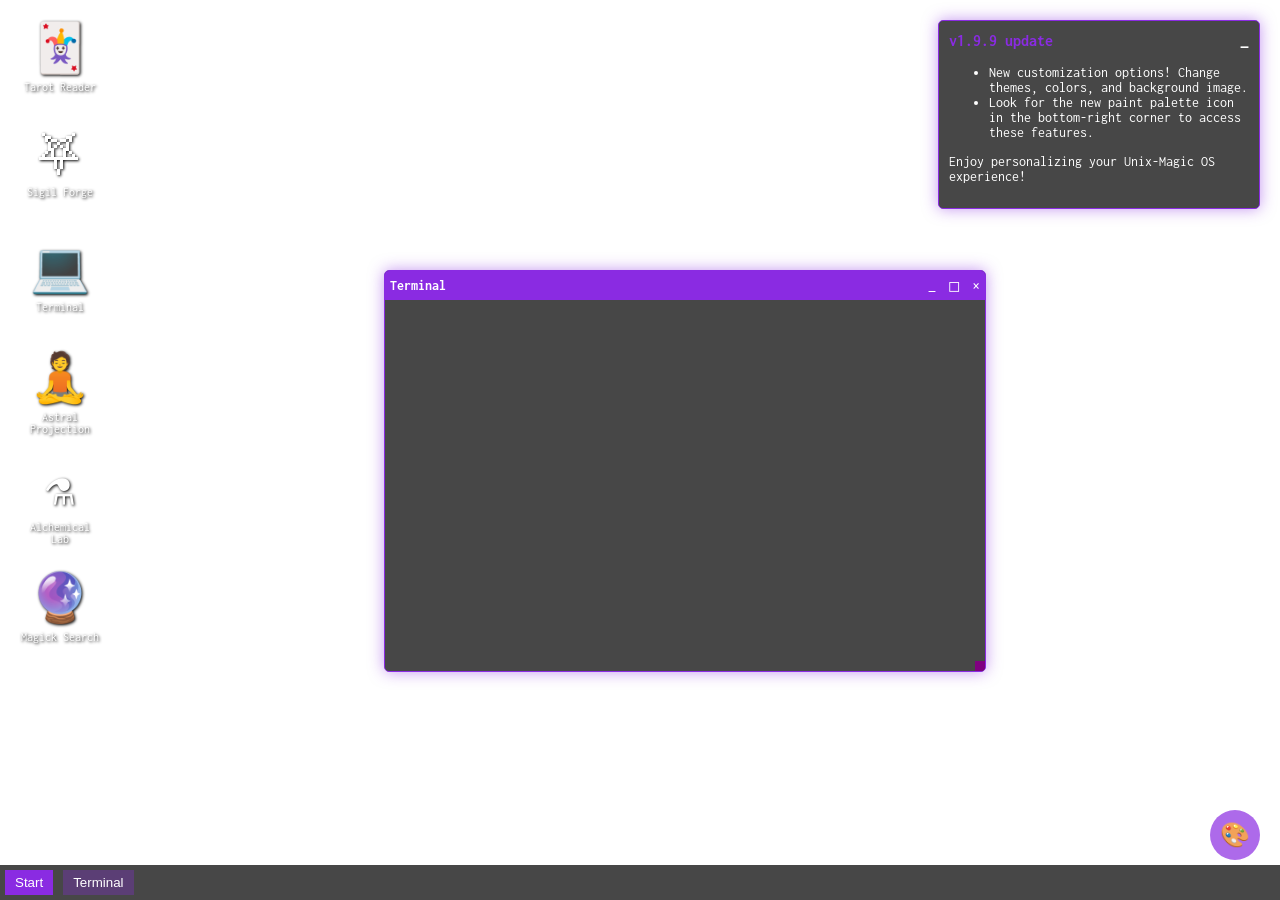
==== commit c0482171: "Add files via upload" ====
--- a/index.html
+++ b/index.html
@@ -1,281 +1,693 @@
-<!DOCTYPE html>
-<html lang='en'>
-<head>
-    <meta charset='UTF-8'>
-    <meta name='viewport' content='width=device-width, initial-scale=1.0'>
-    <meta name='description' content='Next-generation cryptocurrency token with innovative features'>
-    <title>ElonPepe (EPEPE) - Official Website</title>
-    
-    <!-- Favicon -->
-    <link rel='icon' type='image/x-icon' href='favicon.ico'>
-    
-    <!-- Fonts -->
-    <link rel='preconnect' href='https://fonts.googleapis.com'>
-    <link rel='preconnect' href='https://fonts.gstatic.com' crossorigin>
-    <link href='https://fonts.googleapis.com/css2?family=Poppins:wght@400;500;600;700;800&display=swap' rel='stylesheet'>
-    
-    <!-- SEO Tags -->
-    <meta property='og:title' content='ElonPepe (EPEPE)'>
-    <meta property='og:description' content='Next-generation cryptocurrency token with innovative features'>
-    <meta property='og:type' content='website'>
-    <meta name='twitter:card' content='summary'>
-    
-    <!-- Stylesheets -->
-    <link rel='stylesheet' href='styles.css'>
-</head>
-<body class='template-bold'>
-    <header>
-        <div class='container'>
-            <nav>
-                <div class='logo'>
-                    <img src='logo.png' alt='ElonPepe Logo'>
-                    <span>ElonPepe</span>
-                </div>
-                <div class='nav-menu'>
-                    <a href='#about'>About</a>
-                    <a href='#tokenomics'>Tokenomics</a>
-                    <a href='#roadmap'>Roadmap</a>
-                </div>
-                <div class='social-menu'>
-                    <a href='https://x.com/elonpepe' target='_blank'><svg class='social-icon' xmlns='http://www.w3.org/2000/svg' width='24' height='24' viewBox='0 0 24 24' fill='none' stroke='currentColor' stroke-width='2' stroke-linecap='round' stroke-linejoin='round'>
-            <path d='M22 4s-.7 2.1-2 3.4c1.6 10-9.4 17.3-18 11.6 2.2.1 4.4-.6 6-2C3 15.5.5 9.6 3 5c2.2 2.6 5.6 4.1 9 4-.9-4.2 4-6.6 7-3.8 1.1 0 3-1.2 3-1.2z'></path>
-        </svg></a>
-                    
-                </div>
-            </nav>
-        </div>
-    </header>
-
-    <div class='hero'>
-        <div class='hero-content'>
-            <h1 class='hero-title'>ElonPepe</h1>
-            <p class='hero-subtitle'>Revolutionizing DeFi with EPEPE</p>
-            <div class='hero-cta'>
-                <a href='#' class='cta-button'>Buy Now</a>
-            </div>
-        </div>
-        <div class='hero-graphic'></div>
-    </div>
-
-    <main>
-        <section id='about' class='section-about'>
-            <div class='container'>
-                <h2 class='section-title'><span>About</span> ElonPepe</h2>
-                <div class='about-content'>
-                    
-<div class='bold-about'>
-    <div class='about-highlight'>
-        <h3>Revolutionary <span>Crypto</span></h3>
-        <p>ElonPepe is changing the future of decentralized finance with cutting-edge blockchain technology and a community-focused approach.</p>
-    </div>
-    <div class='about-details'>
-        <div class='about-point'>
-            <div class='about-point-icon'>🔥</div>
-            <div class='about-point-text'>
-                <h4>Built for Everyone</h4>
-                <p>Simple to use, powerful features, accessible to all</p>
-            </div>
-        </div>
-        <div class='about-point'>
-            <div class='about-point-icon'>💎</div>
-            <div class='about-point-text'>
-                <h4>Holding Rewards</h4>
-                <p>Innovative tokenomics that reward our loyal community</p>
-            </div>
-        </div>
-        <div class='about-point'>
-            <div class='about-point-icon'>🚀</div>
-            <div class='about-point-text'>
-                <h4>Growing Ecosystem</h4>
-                <p>Continuous development with regular updates</p>
-            </div>
-        </div>
-    </div>
-</div>
-                </div>
-            </div>
-        </section>
-
-        <section id='tokenomics' class='section-tokenomics'>
-            <div class='container'>
-                <h2 class='section-title'><span>Token</span> Economics</h2>
-                <div class='tokenomics-grid'>
-                    
-<div class='token-card'>
-    <div class='token-symbol'>EPEPE</div>
-    <div class='token-stats'>
-        <div class='token-stat'>
-            <span>Total Supply</span>
-            <strong>1,000,000,000</strong>
-        </div>
-        <div class='token-stat'>
-            <span>Decimals</span>
-            <strong>18</strong>
-        </div>
-        <div class='token-stat'>
-            <span>Network</span>
-            <strong>BNB Chain</strong>
-        </div>
-    </div>
-</div>
-
-<div class='distribution-card'>
-    <h3>Token Distribution</h3>
-    <div class='distribution-items'>
-        <div class='distribution-item'>
-            <div class='distribution-percentage'>50%</div>
-            <div class='distribution-label'>Liquidity</div>
-            <div class='distribution-bar' style='width: 100%'></div>
-        </div>
-        <div class='distribution-item'>
-            <div class='distribution-percentage'>20%</div>
-            <div class='distribution-label'>Development</div>
-            <div class='distribution-bar' style='width: 40%'></div>
-        </div>
-        <div class='distribution-item'>
-            <div class='distribution-percentage'>15%</div>
-            <div class='distribution-label'>Marketing</div>
-            <div class='distribution-bar' style='width: 30%'></div>
-        </div>
-        <div class='distribution-item'>
-            <div class='distribution-percentage'>10%</div>
-            <div class='distribution-label'>Team</div>
-            <div class='distribution-bar' style='width: 20%'></div>
-        </div>
-        <div class='distribution-item'>
-            <div class='distribution-percentage'>5%</div>
-            <div class='distribution-label'>Community</div>
-            <div class='distribution-bar' style='width: 10%'></div>
-        </div>
-    </div>
-</div>
-                </div>
-            </div>
-        </section>
-
-        <section id='features' class='section-features'>
-            <div class='container'>
-                <h2 class='section-title'><span>Key</span> Features</h2>
-                <div class='features-boxes'>
-                    
-<div class='feature-box'>
-    <div class='feature-icon'>🔒</div>
-    <h3>Maximum Security</h3>
-    <p>Built on proven blockchain technology with regular security audits.</p>
-</div>
-
-<div class='feature-box'>
-    <div class='feature-icon'>⚡</div>
-    <h3>Lightning Fast</h3>
-    <p>Rapid transactions with minimal fees, making everyday use practical.</p>
-</div>
-
-<div class='feature-box'>
-    <div class='feature-icon'>👑</div>
-    <h3>Holder Rewards</h3>
-    <p>Innovative tokenomics that reward loyal community members.</p>
-</div>
-
-<div class='feature-box'>
-    <div class='feature-icon'>🌐</div>
-    <h3>Global Community</h3>
-    <p>Join thousands of holders from around the world in our growing ecosystem.</p>
-</div>
-                </div>
-            </div>
-        </section>
-
-        <section id='roadmap' class='section-roadmap'>
-            <div class='container'>
-                <h2 class='section-title'><span>Our</span> Roadmap</h2>
-                <div class='roadmap'>
-                    
-<div class='bold-roadmap'>
-    <div class='roadmap-phase'>
-        <div class='phase-header'>
-            <div class='phase-number'>01</div>
-            <h3>Launch Phase</h3>
-        </div>
-        <div class='phase-content'>
-            <ul>
-                <li>Token Launch</li>
-                <li>Website Deployment</li>
-                <li>Initial Marketing Campaign</li>
-                <li>Community Building</li>
-            </ul>
-        </div>
-    </div>
-    
-    <div class='roadmap-phase'>
-        <div class='phase-header'>
-            <div class='phase-number'>02</div>
-            <h3>Growth Phase</h3>
-        </div>
-        <div class='phase-content'>
-            <ul>
-                <li>Exchange Listings</li>
-                <li>Partnership Announcements</li>
-                <li>Community Expansion</li>
-                <li>Marketing Intensification</li>
-            </ul>
-        </div>
-    </div>
-    
-    <div class='roadmap-phase'>
-        <div class='phase-header'>
-            <div class='phase-number'>03</div>
-            <h3>Ecosystem Phase</h3>
-        </div>
-        <div class='phase-content'>
-            <ul>
-                <li>Platform Development</li>
-                <li>Additional Utility</li>
-                <li>Major Exchange Listings</li>
-                <li>Expanded Use Cases</li>
-            </ul>
-        </div>
-    </div>
-</div>
-                </div>
-            </div>
-        </section>
-
-        <section class='section-cta'>
-            <div class='container'>
-                <h2>Join the ElonPepe community</h2>
-                <div class='cta-buttons'>
-                    <a href='https://x.com/elonpepe' target='_blank' class='social-cta twitter'><svg class='social-icon' xmlns='http://www.w3.org/2000/svg' width='24' height='24' viewBox='0 0 24 24' fill='none' stroke='currentColor' stroke-width='2' stroke-linecap='round' stroke-linejoin='round'>
-            <path d='M22 4s-.7 2.1-2 3.4c1.6 10-9.4 17.3-18 11.6 2.2.1 4.4-.6 6-2C3 15.5.5 9.6 3 5c2.2 2.6 5.6 4.1 9 4-.9-4.2 4-6.6 7-3.8 1.1 0 3-1.2 3-1.2z'></path>
-        </svg> <span>Twitter</span></a>
-                    
-                </div>
-            </div>
-        </section>
-    </main>
-
-    <footer>
-        <div class='container'>
-            <div class='footer-content'>
-                <div class='footer-brand'>
-                    <img src='logo.png' alt='ElonPepe Logo'>
-                    <h3>ElonPepe</h3>
-                </div>
-                <div class='footer-links'>
-                    <a href='#about'>About</a>
-                    <a href='#tokenomics'>Tokenomics</a>
-                    <a href='#roadmap'>Roadmap</a>
-                </div>
-                <div class='footer-social'>
-                    <a href='https://x.com/elonpepe' target='_blank'><svg class='social-icon' xmlns='http://www.w3.org/2000/svg' width='24' height='24' viewBox='0 0 24 24' fill='none' stroke='currentColor' stroke-width='2' stroke-linecap='round' stroke-linejoin='round'>
-            <path d='M22 4s-.7 2.1-2 3.4c1.6 10-9.4 17.3-18 11.6 2.2.1 4.4-.6 6-2C3 15.5.5 9.6 3 5c2.2 2.6 5.6 4.1 9 4-.9-4.2 4-6.6 7-3.8 1.1 0 3-1.2 3-1.2z'></path>
-        </svg></a>
-                    
-                </div>
-            </div>
-            <div class='copyright'>
-                <p>&copy; 2025 ElonPepe (EPEPE). All rights reserved.</p>
-            </div>
-        </div>
-    </footer>
-</body>
+<html>
+
+<head>
+    <meta charset="UTF-8">
+    <title>Unix-Magic OS - Chaos Magick Edition</title>
+    <link href="https://fonts.googleapis.com/css2?family=Inconsolata&display=swap" rel="stylesheet">
+    <style>
+        :root {
+            --primary-color: #8a2be2;
+            --text-color: #ffffff;
+            --window-bg: rgba(25, 25, 25, 0.8);
+        }
+
+        body,
+        html {
+            margin: 0;
+            padding: 0;
+            height: 100%;
+            font-family: 'Inconsolata', monospace;
+            background: url('https://64.media.tumblr.com/c0502e4e71f5d9dc5f74da94d02e8733/49ca5cada7bd509a-50/s2048x3072/10f0268ef447985818a15631cc6a143df47f002c.gif') no-repeat center center fixed;
+            background-size: cover;
+            overflow: hidden;
+            color: var(--text-color);
+        }
+
+        .desktop {
+            width: 100%;
+            height: 100%;
+            position: relative;
+        }
+
+        .icon {
+            width: 80px;
+            height: 90px;
+            position: absolute;
+            text-align: center;
+            cursor: pointer;
+            color: #fff;
+            text-shadow: 1px 1px 3px #000;
+            font-size: 12px;
+            transition: transform 0.3s ease;
+        }
+
+        .icon:hover {
+            transform: scale(1.1);
+        }
+
+        .icon-emoji {
+            font-size: 48px;
+            margin-bottom: 5px;
+        }
+
+        .small-icon {
+            position: fixed;
+            bottom: 40px;
+            right: 20px;
+            width: 50px;
+            height: 50px;
+            background-color: rgba(138, 43, 226, 0.7);
+            border-radius: 50%;
+            display: flex;
+            justify-content: center;
+            align-items: center;
+            cursor: pointer;
+            transition: transform 0.3s ease;
+        }
+
+        .small-icon:hover {
+            transform: scale(1.1);
+        }
+
+        .small-icon-emoji {
+            font-size: 24px;
+        }
+
+        .window {
+            position: absolute;
+            background-color: var(--window-bg);
+            border: 1px solid var(--primary-color);
+            border-radius: 5px;
+            box-shadow: 0 0 15px rgba(138, 43, 226, 0.5);
+            overflow: hidden;
+            min-width: 300px;
+            min-height: 200px;
+            transition: box-shadow 0.3s ease;
+        }
+
+        .window:hover {
+            box-shadow: 0 0 25px rgba(138, 43, 226, 0.8);
+        }
+
+        .window-header {
+            background-color: var(--primary-color);
+            color: #fff;
+            padding: 5px;
+            cursor: move;
+            display: flex;
+            justify-content: space-between;
+            align-items: center;
+        }
+
+        .window-title {
+            margin: 0;
+            font-size: 14px;
+        }
+
+        .window-controls span {
+            margin-left: 5px;
+            cursor: pointer;
+            transition: color 0.3s ease;
+        }
+
+        .window-controls span:hover {
+            color: #ffd700;
+        }
+
+        .window-content {
+            height: calc(100% - 25px);
+        }
+
+        .window-content iframe {
+            width: 100%;
+            height: 100%;
+            border: none;
+        }
+
+        .taskbar {
+            position: fixed;
+            bottom: 0;
+            left: 0;
+            width: 100%;
+            background-color: rgba(25, 25, 25, 0.8);
+            color: #fff;
+            padding: 5px;
+            display: flex;
+            justify-content: flex-start;
+            align-items: center;
+        }
+
+        .start-button {
+            background-color: var(--primary-color);
+            color: #fff;
+            border: none;
+            padding: 5px 10px;
+            margin-right: 10px;
+            cursor: pointer;
+            transition: background-color 0.3s ease;
+        }
+
+        .start-button:hover {
+            background-color: #9932cc;
+        }
+
+        .taskbar-item {
+            background-color: rgba(138, 43, 226, 0.3);
+            color: #fff;
+            border: none;
+            padding: 5px 10px;
+            margin-right: 5px;
+            cursor: pointer;
+            transition: background-color 0.3s ease;
+        }
+
+        .taskbar-item:hover {
+            background-color: rgba(138, 43, 226, 0.5);
+        }
+
+        .start-menu {
+            position: fixed;
+            bottom: 30px;
+            left: 0;
+            background-color: rgba(25, 25, 25, 0.9);
+            border: 1px solid var(--primary-color);
+            border-radius: 5px;
+            padding: 10px;
+            display: none;
+        }
+
+        .start-menu a {
+            display: block;
+            color: var(--text-color);
+            text-decoration: none;
+            padding: 5px 10px;
+            transition: background-color 0.3s ease;
+        }
+
+        .start-menu a:hover {
+            background-color: rgba(138, 43, 226, 0.3);
+        }
+
+        .theme-selector-wrapper {
+            padding: 10px;
+            border-top: 1px solid var(--primary-color);
+            margin-top: 10px;
+        }
+
+        .theme-selector-wrapper select {
+            margin-left: 10px;
+            background-color: var(--window-bg);
+            color: var(--text-color);
+            border: 1px solid var(--primary-color);
+            padding: 2px 5px;
+        }
+
+        .customization-panel {
+            padding: 20px;
+            color: var(--text-color);
+        }
+
+        .customization-panel input[type="file"] {
+            display: none;
+        }
+
+        .customization-panel label[for="bg-uploader"] {
+            display: inline-block;
+            padding: 6px 12px;
+            cursor: pointer;
+            background-color: var(--primary-color);
+            color: var(--text-color);
+            border-radius: 4px;
+            margin-bottom: 10px;
+        }
+
+        .customization-panel input[type="color"] {
+            margin-left: 10px;
+            margin-bottom: 10px;
+        }
+
+        .update-note {
+            position: absolute;
+            right: 20px;
+            top: 20px;
+            width: 300px;
+            background-color: rgba(25, 25, 25, 0.8);
+            border: 1px solid var(--primary-color);
+            border-radius: 5px;
+            padding: 10px;
+            color: #fff;
+            font-size: 14px;
+            box-shadow: 0 0 15px rgba(138, 43, 226, 0.5);
+            transition: height 0.3s ease, opacity 0.3s ease;
+            overflow: hidden;
+        }
+
+        .update-note.minimized {
+            height: 30px;
+            opacity: 0.7;
+        }
+
+        .update-note h3 {
+            margin-top: 0;
+            color: var(--primary-color);
+            display: flex;
+            justify-content: space-between;
+            align-items: center;
+        }
+
+        .update-note .minimize-btn {
+            cursor: pointer;
+            font-size: 18px;
+            color: #fff;
+            transition: color 0.3s ease;
+        }
+
+        .update-note .minimize-btn:hover {
+            color: #ffd700;
+        }
+
+        .update-note-content {
+            transition: opacity 0.3s ease;
+        }
+
+        .update-note.minimized .update-note-content {
+            opacity: 0;
+        }
+
+        .loading {
+            display: flex;
+            justify-content: center;
+            align-items: center;
+            height: 100%;
+            font-size: 18px;
+            color: #fff;
+        }
+
+        .customization-panel button {
+            background-color: var(--primary-color);
+            color: var(--text-color);
+            border: none;
+            padding: 10px 15px;
+            margin-top: 10px;
+            cursor: pointer;
+            border-radius: 5px;
+            transition: background-color 0.3s ease;
+        }
+
+        .customization-panel button:hover {
+            background-color: rgba(138, 43, 226, 0.8);
+        }
+    </style>
+    <script>
+        let zIndex = 1000;
+const openWindows = new Set();
+
+const windowPositions = {
+    'Tarot Reader': { left: '10%', top: '10%' },
+    'Sigil Forge': { left: '20%', top: '20%' },
+    'Terminal': { left: '30%', top: '30%' },
+    'Astral Projection': { left: '40%', top: '15%' },
+    'Alchemical Lab': { left: '50%', top: '25%' },
+    'Magick Search': { left: '60%', top: '35%' }
+};
+
+const openWindow = (name, url, content = null) => {
+    const window = document.createElement('div');
+    window.className = 'window';
+    window.style.cssText = `
+        width: 600px;
+        height: 400px;
+        left: ${windowPositions[name]?.left || '10%'};
+        top: ${windowPositions[name]?.top || '10%'};
+        z-index: ${++zIndex};
+    `;
+
+    window.innerHTML = `
+        <div class="window-header">
+            <h3 class="window-title">${name}</h3>
+            <div class="window-controls">
+                <span class="minimize">_</span>
+                <span class="maximize">□</span>
+                <span class="close">×</span>
+            </div>
+        </div>
+        <div class="window-content">
+            <div class="loading">Loading...</div>
+        </div>
+    `;
+
+    const desktop = document.querySelector('.desktop');
+    desktop.appendChild(window);
+    makeDraggable(window);
+    makeResizable(window);
+
+    const closeBtn = window.querySelector('.close');
+    closeBtn.onclick = () => {
+        desktop.removeChild(window);
+        openWindows.delete(name);
+        updateTaskbar();
+    };
+
+    const maximizeBtn = window.querySelector('.maximize');
+    maximizeBtn.onclick = () => {
+        const isMaximized = window.style.width === '100%';
+        window.style.cssText = isMaximized ? `
+            width: 600px;
+            height: 400px;
+            left: ${windowPositions[name]?.left || '10%'};
+            top: ${windowPositions[name]?.top || '10%'};
+            z-index: ${++zIndex};
+        ` : `
+            width: 100%;
+            height: calc(100% - 30px);
+            left: 0;
+            top: 0;
+            z-index: ${++zIndex};
+        `;
+    };
+
+    window.addEventListener('mousedown', () => window.style.zIndex = ++zIndex);
+
+    openWindows.add(name);
+    updateTaskbar();
+
+    if (content) {
+        window.querySelector('.window-content').innerHTML = '';
+        window.querySelector('.window-content').appendChild(content);
+    } else if (url) {
+        // Lazy load the iframe content
+        setTimeout(() => {
+            const windowContent = window.querySelector('.window-content');
+            windowContent.innerHTML = `<iframe src="${url}" sandbox="allow-scripts allow-same-origin" allow="geolocation; microphone; camera" allowfullscreen></iframe>`;
+        }, 100);
+    }
+};
+
+const createIcon = (name, emoji, x, y, appUrl) => {
+    const icon = document.createElement('div');
+    icon.className = 'icon';
+    icon.style.cssText = `left: ${x}px; top: ${y}px;`;
+    icon.innerHTML = `
+        <div class="icon-emoji">${emoji}</div>
+        <div>${name}</div>
+    `;
+    icon.onclick = () => openWindow(name, appUrl);
+    document.querySelector('.desktop').appendChild(icon);
+};
+
+function makeDraggable(element) {
+    let pos1 = 0, pos2 = 0, pos3 = 0, pos4 = 0;
+    element.querySelector('.window-header').onmousedown = dragMouseDown;
+
+    function dragMouseDown(e) {
+        e = e || window.event;
+        e.preventDefault();
+        pos3 = e.clientX;
+        pos4 = e.clientY;
+        document.onmouseup = closeDragElement;
+        document.onmousemove = elementDrag;
+    }
+
+    function elementDrag(e) {
+        e = e || window.event;
+        e.preventDefault();
+        pos1 = pos3 - e.clientX;
+        pos2 = pos4 - e.clientY;
+        pos3 = e.clientX;
+        pos4 = e.clientY;
+        element.style.top = (element.offsetTop - pos2) + "px";
+        element.style.left = (element.offsetLeft - pos1) + "px";
+    }
+
+    function closeDragElement() {
+        document.onmouseup = null;
+        document.onmousemove = null;
+    }
+}
+
+function makeResizable(element) {
+    const resizer = document.createElement('div');
+    resizer.className = 'resizer';
+    resizer.style.width = '10px';
+    resizer.style.height = '10px';
+    resizer.style.background = 'purple';
+    resizer.style.position = 'absolute';
+    resizer.style.right = 0;
+    resizer.style.bottom = 0;
+    resizer.style.cursor = 'se-resize';
+    element.appendChild(resizer);
+
+    resizer.addEventListener('mousedown', initResize, false);
+
+    function initResize(e) {
+        window.addEventListener('mousemove', resize, false);
+        window.addEventListener('mouseup', stopResize, false);
+    }
+
+    function resize(e) {
+        element.style.width = (e.clientX - element.offsetLeft) + 'px';
+        element.style.height = (e.clientY - element.offsetTop) + 'px';
+    }
+
+    function stopResize(e) {
+        window.removeEventListener('mousemove', resize, false);
+        window.removeEventListener('mouseup', stopResize, false);
+    }
+}
+
+const createTaskbar = () => {
+    const taskbar = document.createElement('div');
+    taskbar.className = 'taskbar';
+    document.body.appendChild(taskbar);
+    return taskbar;
+};
+
+const updateTaskbar = () => {
+    let taskbar = document.querySelector('.taskbar');
+    if (!taskbar) {
+        taskbar = createTaskbar();
+    }
+    taskbar.innerHTML = '<button class="start-button">Start</button>';
+    openWindows.forEach(windowName => {
+        const taskbarItem = document.createElement('button');
+        taskbarItem.className = 'taskbar-item';
+        taskbarItem.textContent = windowName;
+        taskbarItem.onclick = () => {
+            const windowElement = document.querySelector(`.window:has(.window-title:contains("${windowName}"))`);
+            if (windowElement) {
+                windowElement.style.zIndex = ++zIndex;
+            }
+        };
+        taskbar.appendChild(taskbarItem);
+    });
+
+    taskbar.querySelector('.start-button').onclick = toggleStartMenu;
+};
+
+const toggleStartMenu = () => {
+    const startMenu = document.querySelector('.start-menu');
+    startMenu.style.display = startMenu.style.display === 'none' ? 'block' : 'none';
+};
+
+const createUpdateNote = () => {
+    const note = document.createElement('div');
+    note.className = 'update-note';
+    note.innerHTML = `
+        <h3>
+            v1.9.9 update
+            <span class="minimize-btn">_</span>
+        </h3>
+        <div class="update-note-content">
+            <ul>
+                <li>New customization options! Change themes, colors, and background image.</li>
+                <li>Look for the new paint palette icon in the bottom-right corner to access these features.</li>
+            </ul>
+            <p>Enjoy personalizing your Unix-Magic OS experience!</p>
+        </div>
+    `;
+    document.querySelector('.desktop').appendChild(note);
+
+    const minimizeBtn = note.querySelector('.minimize-btn');
+    minimizeBtn.onclick = () => {
+        note.classList.toggle('minimized');
+        minimizeBtn.textContent = note.classList.contains('minimized') ? '+' : '_';
+    };
+};
+
+const themes = {
+    default: {
+        primaryColor: '#8a2be2',
+        textColor: '#ffffff',
+        windowBg: 'rgba(25, 25, 25, 0.8)'
+    },
+    light: {
+        primaryColor: '#4a90e2',
+        textColor: '#333333',
+        windowBg: 'rgba(255, 255, 255, 0.8)'
+    },
+    dark: {
+        primaryColor: '#555555',
+        textColor: '#ffffff',
+        windowBg: 'rgba(40, 40, 40, 0.9)'
+    }
+};
+
+function applyTheme(themeName) {
+    const theme = themes[themeName];
+    document.documentElement.style.setProperty('--primary-color', theme.primaryColor);
+    document.documentElement.style.setProperty('--text-color', theme.textColor);
+    document.documentElement.style.setProperty('--window-bg', theme.windowBg);
+}
+
+function createThemeSelector() {
+    const selector = document.createElement('select');
+    selector.id = 'theme-selector';
+    Object.keys(themes).forEach(themeName => {
+        const option = document.createElement('option');
+        option.value = themeName;
+        option.textContent = themeName.charAt(0).toUpperCase() + themeName.slice(1);
+        selector.appendChild(option);
+    });
+    selector.onchange = (e) => applyTheme(e.target.value);
+    return selector;
+}
+
+function createCustomizationPanel() {
+    const panel = document.createElement('div');
+    panel.className = 'customization-panel';
+    panel.appendChild(createBgUploader());
+    panel.appendChild(document.createElement('br'));
+    panel.appendChild(createColorPicker('Primary Color: ', '--primary-color'));
+    panel.appendChild(createColorPicker('Text Color: ', '--text-color'));
+    panel.appendChild(createColorPicker('Window Background: ', '--window-bg'));
+    panel.appendChild(document.createElement('br'));
+    panel.appendChild(createResetButton());
+    return panel;
+}
+
+function createBgUploader() {
+    const uploader = document.createElement('input');
+    uploader.type = 'file';
+    uploader.accept = 'image/*';
+    uploader.id = 'bg-uploader';
+    uploader.onchange = (e) => {
+        const file = e.target.files[0];
+        if (file) {
+            const reader = new FileReader();
+            reader.onload = (e) => {
+                document.body.style.backgroundImage = `url('${e.target.result}')`;
+            };
+            reader.readAsDataURL(file);
+        }
+    };
+    const label = document.createElement('label');
+    label.htmlFor = 'bg-uploader';
+    label.textContent = 'Upload Background';
+    const wrapper = document.createElement('div');
+    wrapper.appendChild(label);
+    wrapper.appendChild(uploader);
+    return wrapper;
+}
+
+function createColorPicker(label, cssVar) {
+    const picker = document.createElement('input');
+    picker.type = 'color';
+    picker.setAttribute('data-css-var', cssVar); // Add this line
+    picker.value = getComputedStyle(document.documentElement).getPropertyValue(cssVar).trim();
+    picker.onchange = (e) => {
+        document.documentElement.style.setProperty(cssVar, e.target.value);
+    };
+    const wrapper = document.createElement('div');
+    wrapper.appendChild(document.createTextNode(label));
+    wrapper.appendChild(picker);
+    return wrapper;
+}
+
+// Add this function to create the small icon
+const createSmallIcon = () => {
+    const icon = document.createElement('div');
+    icon.className = 'small-icon';
+    icon.innerHTML = '<span class="small-icon-emoji">🎨</span>';
+    icon.onclick = () => openWindow('Customize', '', createCustomizationPanel());
+    document.body.appendChild(icon);
+};
+
+const defaultTheme = {
+    primaryColor: '#8a2be2',
+    textColor: '#ffffff',
+    windowBg: 'rgba(25, 25, 25, 0.8)',
+    backgroundImage: 'https://64.media.tumblr.com/c0502e4e71f5d9dc5f74da94d02e8733/49ca5cada7bd509a-50/s2048x3072/10f0268ef447985818a15631cc6a143df47f002c.gif'
+};
+
+function resetToDefault() {
+    document.documentElement.style.setProperty('--primary-color', defaultTheme.primaryColor);
+    document.documentElement.style.setProperty('--text-color', defaultTheme.textColor);
+    document.documentElement.style.setProperty('--window-bg', defaultTheme.windowBg);
+    document.body.style.backgroundImage = `url('${defaultTheme.backgroundImage}')`;
+    
+    // Update color picker values
+    document.querySelectorAll('.customization-panel input[type="color"]').forEach(picker => {
+        const cssVar = picker.getAttribute('data-css-var');
+        picker.value = defaultTheme[cssVar.substring(2)]; // Remove '--' from cssVar
+    });
+}
+
+function createResetButton() {
+    const button = document.createElement('button');
+    button.textContent = 'Reset to Default';
+    button.onclick = resetToDefault;
+    return button;
+}
+
+window.onload = () => {
+    const icons = [
+        ['Tarot Reader', '🃏', 20, 20, 'https://websim.ai/@input_source/tarotreader'],
+        ['Sigil Forge', '⛧', 20, 130, 'https://websim.ai/@input_source/advanced-purple-sigil-forge-unix-magic-os'],
+        ['Terminal', '💻', 20, 240, 'https://websim.ai/@input_source/chaosmagick-terminal-unixmagick-os-1'],
+        ['Astral Projection', '🧘', 20, 350, 'https://websim.ai/@input_source/astral-projection-guide-unix-magic-os'],
+        ['Alchemical Lab', '⚗️', 20, 460, 'https://websim.ai/@input_source/alchemical-lab-unix-magic-os-responsive'],
+        ['Magick Search', '🔮', 20, 570, 'https://websim.ai/@input_source/magicksearch']
+    ];
+
+    icons.forEach(icon => createIcon(...icon));
+
+    const startMenu = document.createElement('div');
+    startMenu.className = 'start-menu';
+    startMenu.innerHTML = icons.map(([name, , , , url]) => 
+        `<a href="#" onclick="openWindow('${name}', '${url}')">${name}</a>`
+    ).join('');
+    
+    // Add theme selector to start menu
+    const themeSelector = createThemeSelector();
+    const themeSelectorWrapper = document.createElement('div');
+    themeSelectorWrapper.className = 'theme-selector-wrapper';
+    themeSelectorWrapper.appendChild(document.createTextNode('Theme: '));
+    themeSelectorWrapper.appendChild(themeSelector);
+    startMenu.appendChild(themeSelectorWrapper);
+    
+    startMenu.style.display = 'none';
+    document.body.appendChild(startMenu);
+
+    createUpdateNote();
+    createTaskbar();
+    updateTaskbar();
+    createSmallIcon(); // Add this line to create the small icon
+
+    applyTheme('default');
+
+    openWindow('Terminal', 'https://websim.ai/@input_source/chaosmagick-terminal-unixmagick-os-1');
+};
+
+document.addEventListener('click', (e) => {
+    if (!e.target.closest('.start-button') && !e.target.closest('.start-menu')) {
+        document.querySelector('.start-menu').style.display = 'none';
+    }
+});
+    </script>
+</head>
+
+<body>
+    <div class="desktop"></div>
+</body>
+
 </html>
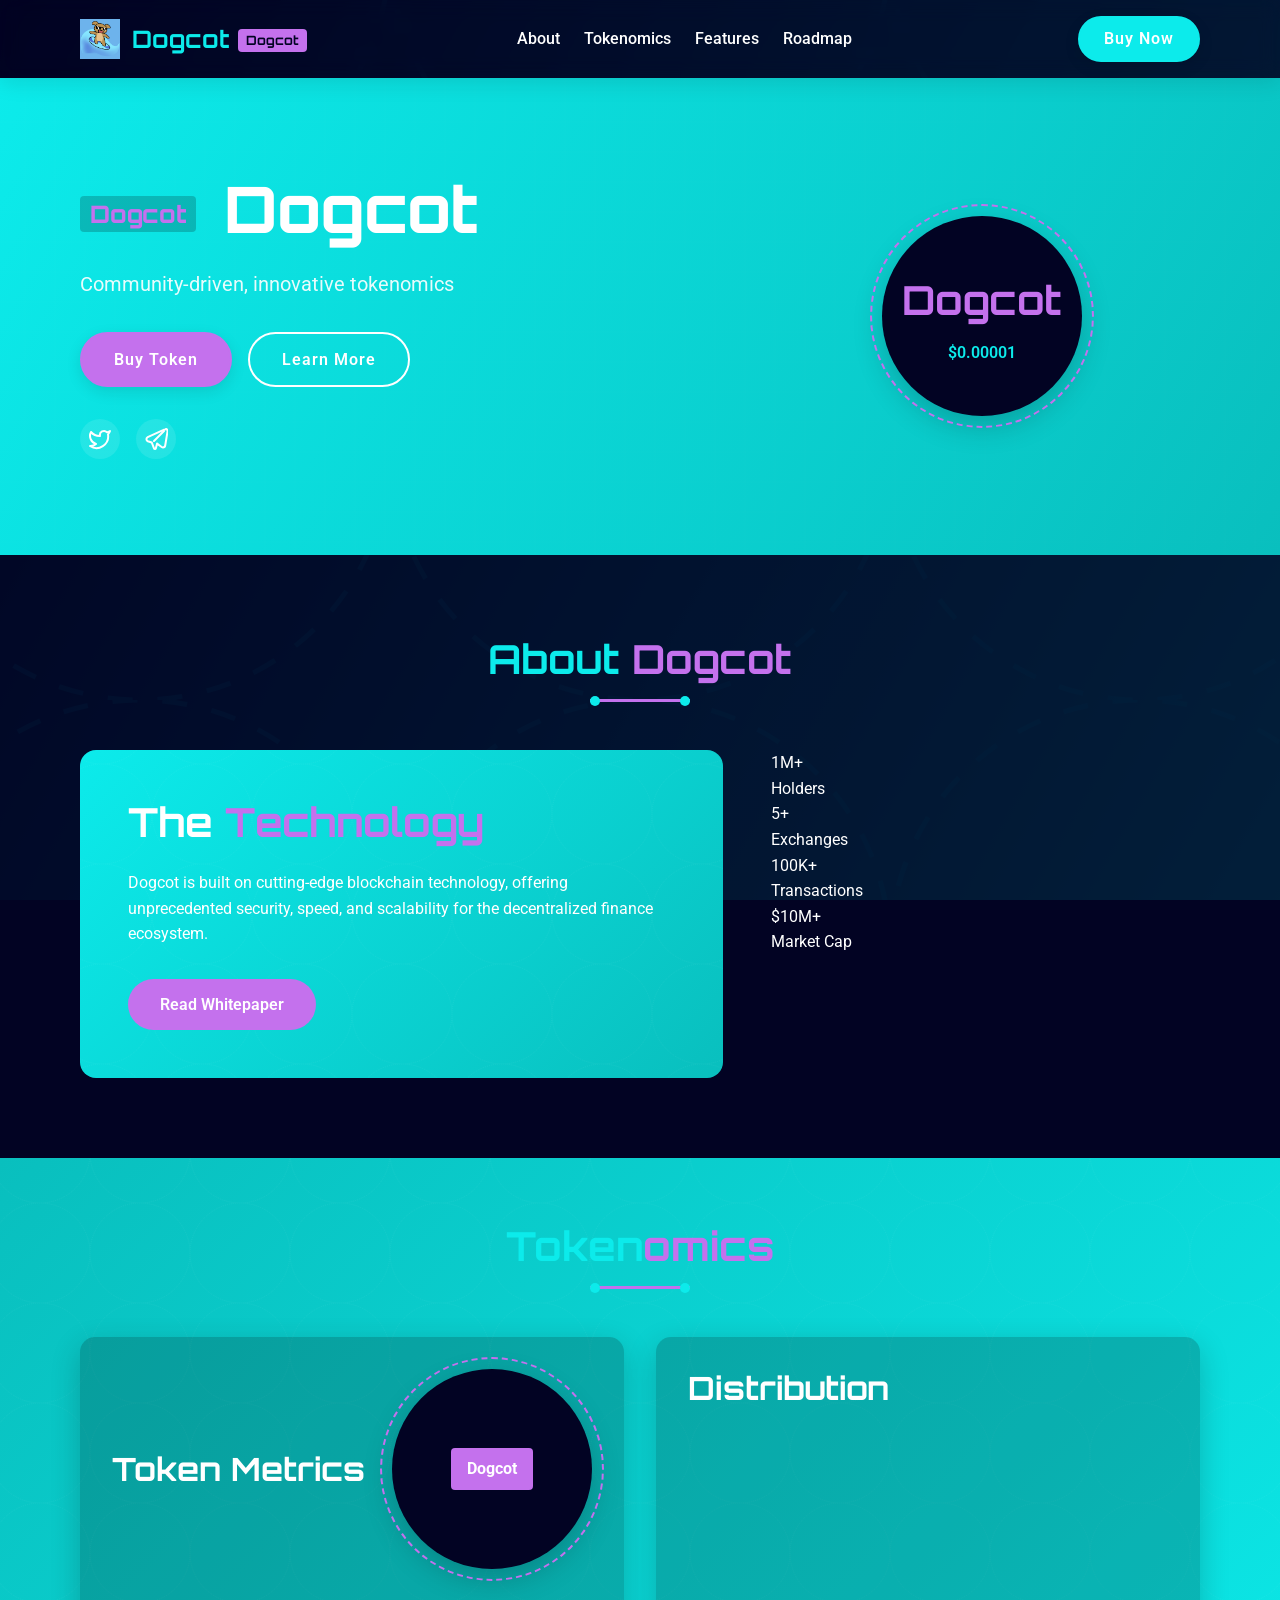
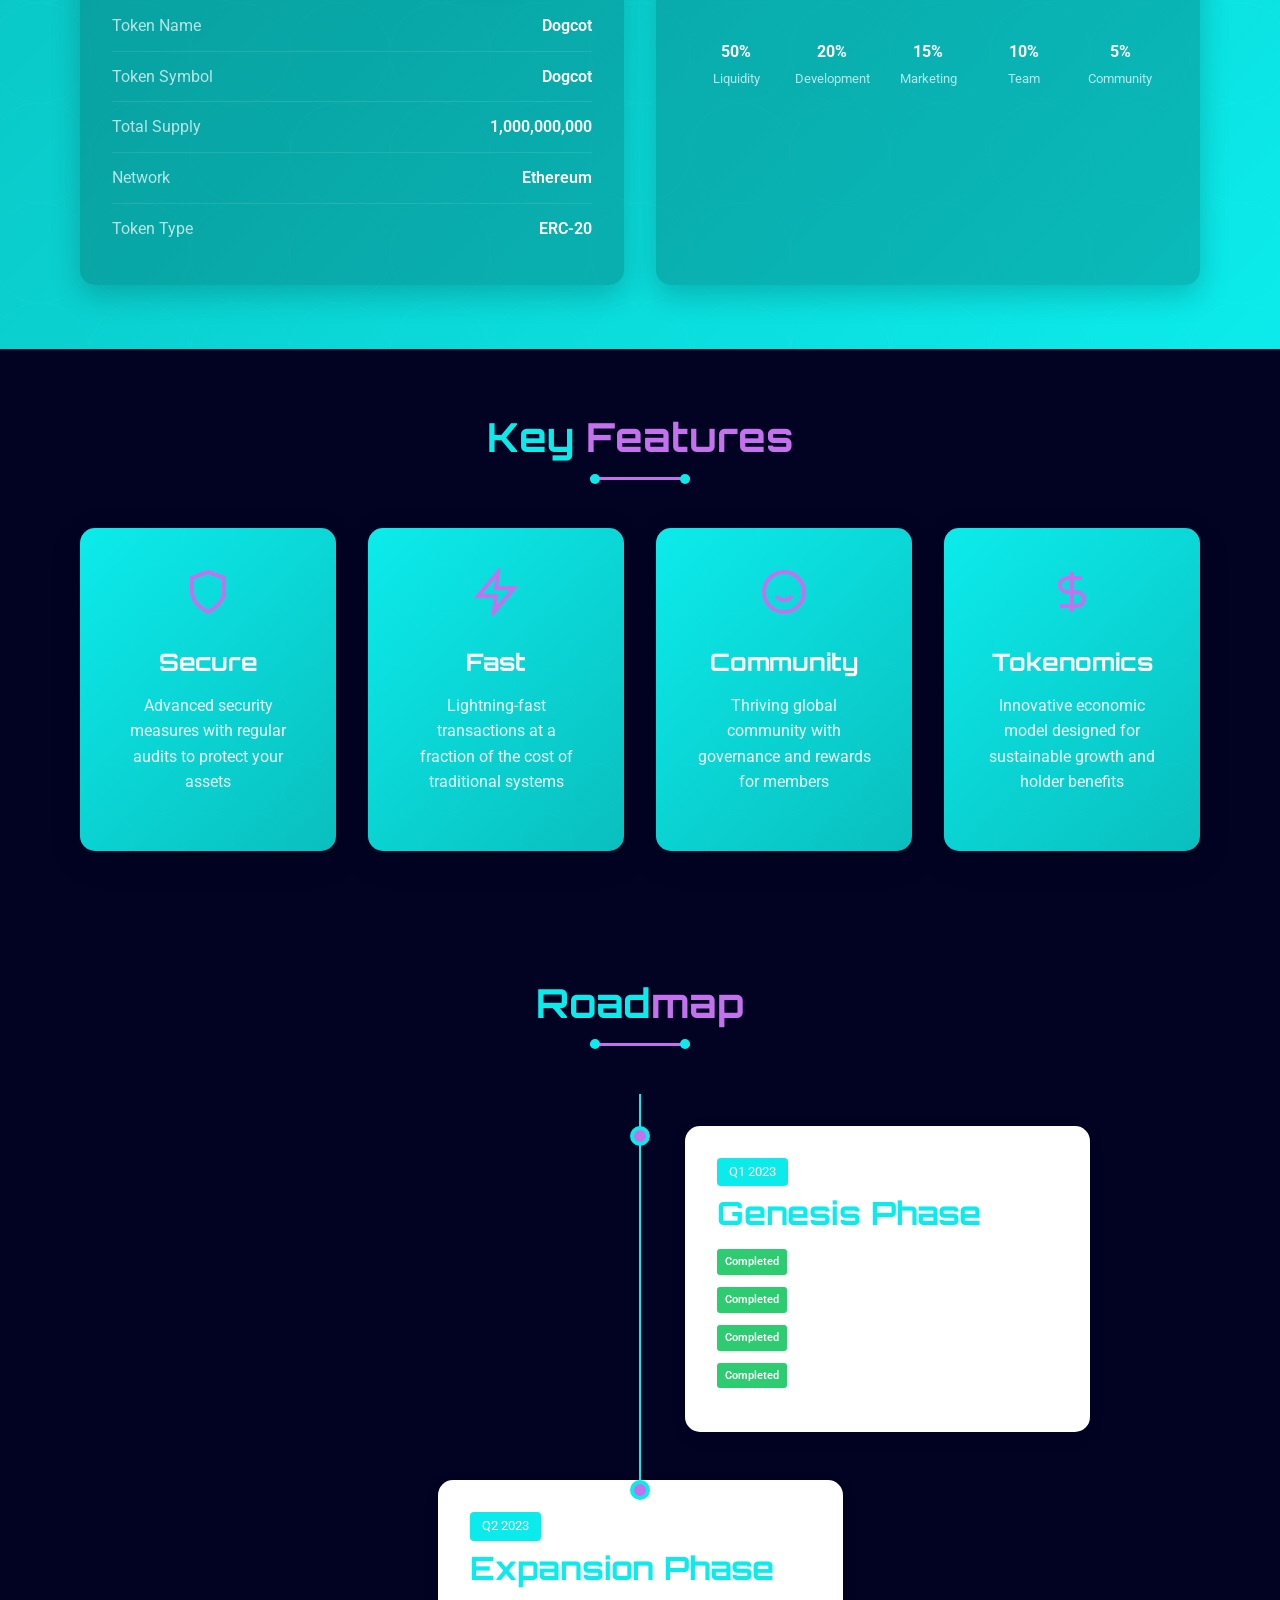
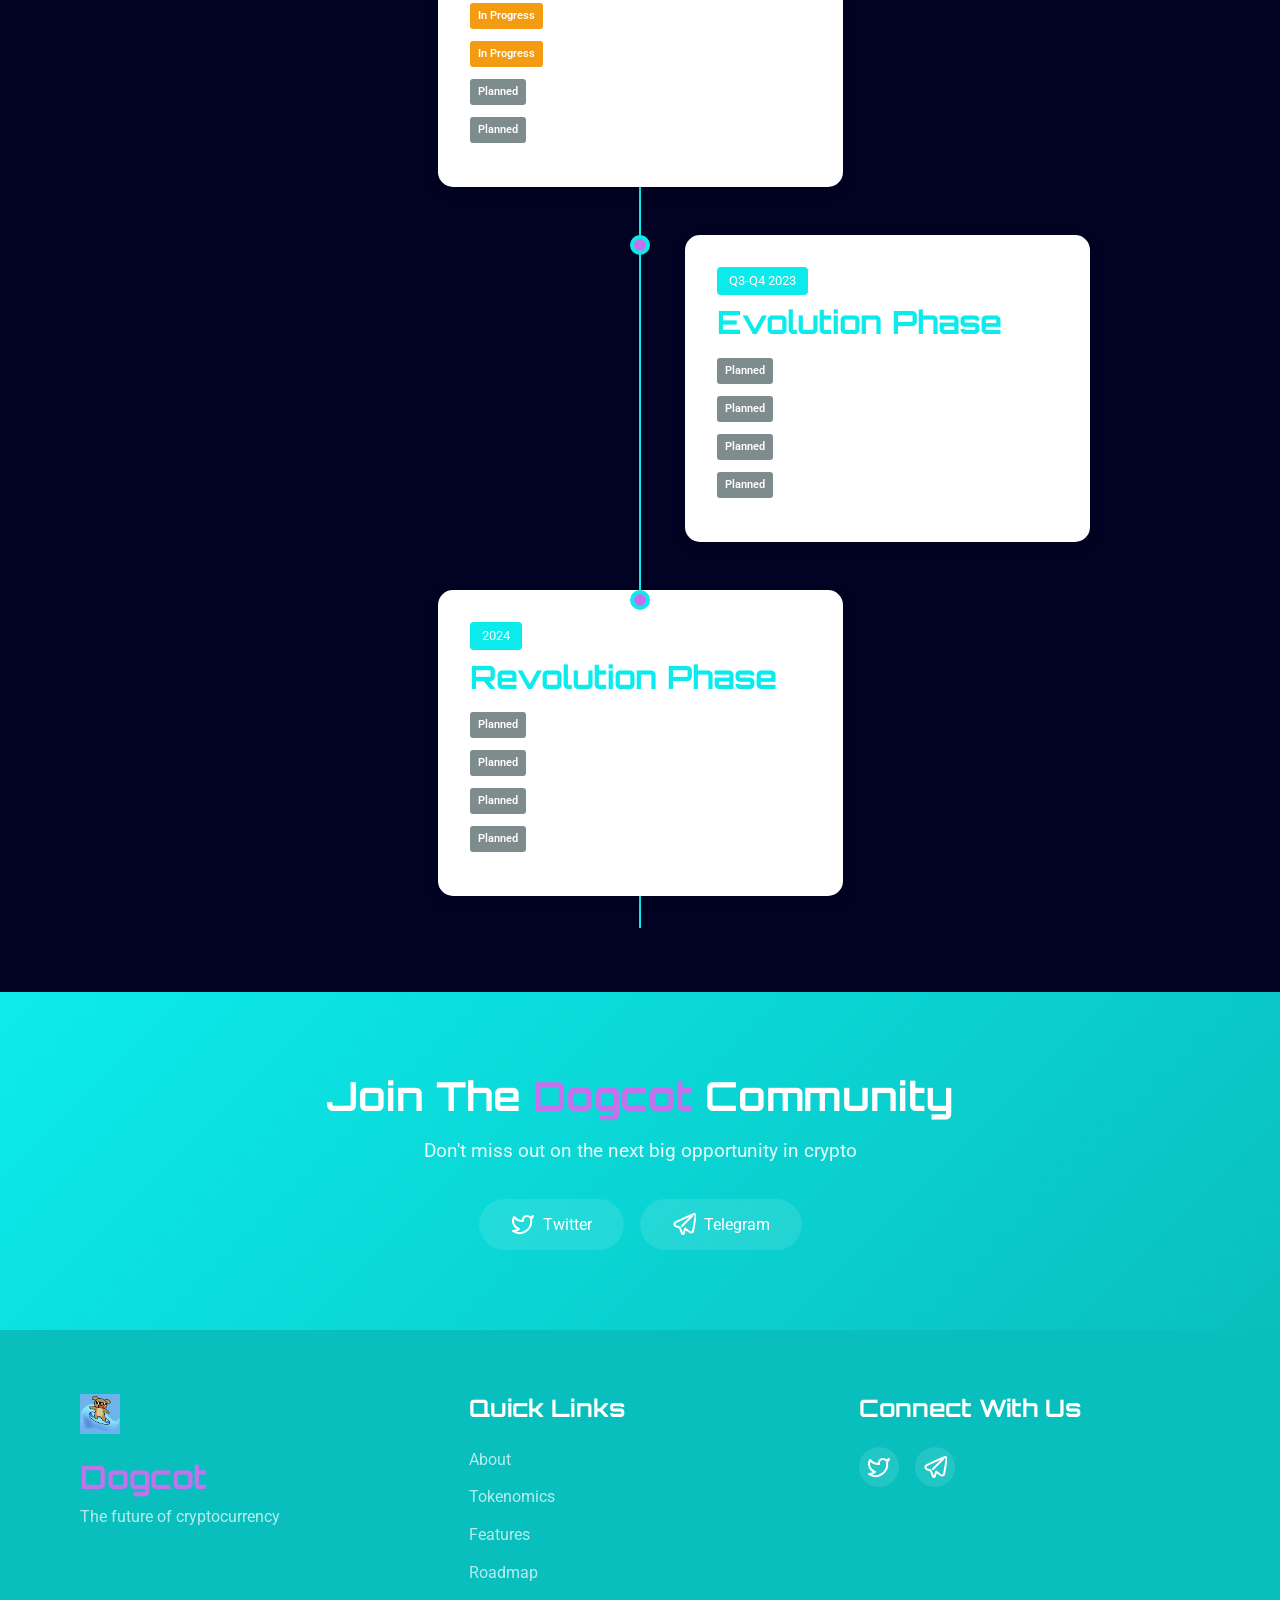
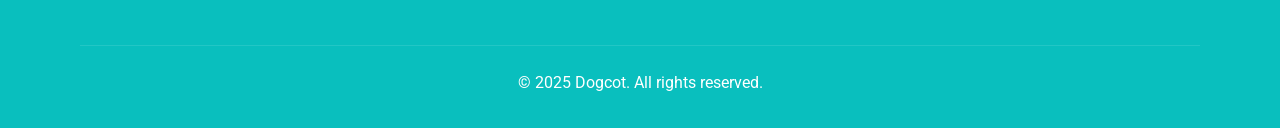
==== commit e5f69a99: "Add files via upload" ====
--- a/index.html
+++ b/index.html
@@ -1,693 +1,369 @@
-<html>
-
-<head>
-    <meta charset="UTF-8">
-    <title>Unix-Magic OS - Chaos Magick Edition</title>
-    <link href="https://fonts.googleapis.com/css2?family=Inconsolata&display=swap" rel="stylesheet">
-    <style>
-        :root {
-            --primary-color: #8a2be2;
-            --text-color: #ffffff;
-            --window-bg: rgba(25, 25, 25, 0.8);
-        }
-
-        body,
-        html {
-            margin: 0;
-            padding: 0;
-            height: 100%;
-            font-family: 'Inconsolata', monospace;
-            background: url('https://64.media.tumblr.com/c0502e4e71f5d9dc5f74da94d02e8733/49ca5cada7bd509a-50/s2048x3072/10f0268ef447985818a15631cc6a143df47f002c.gif') no-repeat center center fixed;
-            background-size: cover;
-            overflow: hidden;
-            color: var(--text-color);
-        }
-
-        .desktop {
-            width: 100%;
-            height: 100%;
-            position: relative;
-        }
-
-        .icon {
-            width: 80px;
-            height: 90px;
-            position: absolute;
-            text-align: center;
-            cursor: pointer;
-            color: #fff;
-            text-shadow: 1px 1px 3px #000;
-            font-size: 12px;
-            transition: transform 0.3s ease;
-        }
-
-        .icon:hover {
-            transform: scale(1.1);
-        }
-
-        .icon-emoji {
-            font-size: 48px;
-            margin-bottom: 5px;
-        }
-
-        .small-icon {
-            position: fixed;
-            bottom: 40px;
-            right: 20px;
-            width: 50px;
-            height: 50px;
-            background-color: rgba(138, 43, 226, 0.7);
-            border-radius: 50%;
-            display: flex;
-            justify-content: center;
-            align-items: center;
-            cursor: pointer;
-            transition: transform 0.3s ease;
-        }
-
-        .small-icon:hover {
-            transform: scale(1.1);
-        }
-
-        .small-icon-emoji {
-            font-size: 24px;
-        }
-
-        .window {
-            position: absolute;
-            background-color: var(--window-bg);
-            border: 1px solid var(--primary-color);
-            border-radius: 5px;
-            box-shadow: 0 0 15px rgba(138, 43, 226, 0.5);
-            overflow: hidden;
-            min-width: 300px;
-            min-height: 200px;
-            transition: box-shadow 0.3s ease;
-        }
-
-        .window:hover {
-            box-shadow: 0 0 25px rgba(138, 43, 226, 0.8);
-        }
-
-        .window-header {
-            background-color: var(--primary-color);
-            color: #fff;
-            padding: 5px;
-            cursor: move;
-            display: flex;
-            justify-content: space-between;
-            align-items: center;
-        }
-
-        .window-title {
-            margin: 0;
-            font-size: 14px;
-        }
-
-        .window-controls span {
-            margin-left: 5px;
-            cursor: pointer;
-            transition: color 0.3s ease;
-        }
-
-        .window-controls span:hover {
-            color: #ffd700;
-        }
-
-        .window-content {
-            height: calc(100% - 25px);
-        }
-
-        .window-content iframe {
-            width: 100%;
-            height: 100%;
-            border: none;
-        }
-
-        .taskbar {
-            position: fixed;
-            bottom: 0;
-            left: 0;
-            width: 100%;
-            background-color: rgba(25, 25, 25, 0.8);
-            color: #fff;
-            padding: 5px;
-            display: flex;
-            justify-content: flex-start;
-            align-items: center;
-        }
-
-        .start-button {
-            background-color: var(--primary-color);
-            color: #fff;
-            border: none;
-            padding: 5px 10px;
-            margin-right: 10px;
-            cursor: pointer;
-            transition: background-color 0.3s ease;
-        }
-
-        .start-button:hover {
-            background-color: #9932cc;
-        }
-
-        .taskbar-item {
-            background-color: rgba(138, 43, 226, 0.3);
-            color: #fff;
-            border: none;
-            padding: 5px 10px;
-            margin-right: 5px;
-            cursor: pointer;
-            transition: background-color 0.3s ease;
-        }
-
-        .taskbar-item:hover {
-            background-color: rgba(138, 43, 226, 0.5);
-        }
-
-        .start-menu {
-            position: fixed;
-            bottom: 30px;
-            left: 0;
-            background-color: rgba(25, 25, 25, 0.9);
-            border: 1px solid var(--primary-color);
-            border-radius: 5px;
-            padding: 10px;
-            display: none;
-        }
-
-        .start-menu a {
-            display: block;
-            color: var(--text-color);
-            text-decoration: none;
-            padding: 5px 10px;
-            transition: background-color 0.3s ease;
-        }
-
-        .start-menu a:hover {
-            background-color: rgba(138, 43, 226, 0.3);
-        }
-
-        .theme-selector-wrapper {
-            padding: 10px;
-            border-top: 1px solid var(--primary-color);
-            margin-top: 10px;
-        }
-
-        .theme-selector-wrapper select {
-            margin-left: 10px;
-            background-color: var(--window-bg);
-            color: var(--text-color);
-            border: 1px solid var(--primary-color);
-            padding: 2px 5px;
-        }
-
-        .customization-panel {
-            padding: 20px;
-            color: var(--text-color);
-        }
-
-        .customization-panel input[type="file"] {
-            display: none;
-        }
-
-        .customization-panel label[for="bg-uploader"] {
-            display: inline-block;
-            padding: 6px 12px;
-            cursor: pointer;
-            background-color: var(--primary-color);
-            color: var(--text-color);
-            border-radius: 4px;
-            margin-bottom: 10px;
-        }
-
-        .customization-panel input[type="color"] {
-            margin-left: 10px;
-            margin-bottom: 10px;
-        }
-
-        .update-note {
-            position: absolute;
-            right: 20px;
-            top: 20px;
-            width: 300px;
-            background-color: rgba(25, 25, 25, 0.8);
-            border: 1px solid var(--primary-color);
-            border-radius: 5px;
-            padding: 10px;
-            color: #fff;
-            font-size: 14px;
-            box-shadow: 0 0 15px rgba(138, 43, 226, 0.5);
-            transition: height 0.3s ease, opacity 0.3s ease;
-            overflow: hidden;
-        }
-
-        .update-note.minimized {
-            height: 30px;
-            opacity: 0.7;
-        }
-
-        .update-note h3 {
-            margin-top: 0;
-            color: var(--primary-color);
-            display: flex;
-            justify-content: space-between;
-            align-items: center;
-        }
-
-        .update-note .minimize-btn {
-            cursor: pointer;
-            font-size: 18px;
-            color: #fff;
-            transition: color 0.3s ease;
-        }
-
-        .update-note .minimize-btn:hover {
-            color: #ffd700;
-        }
-
-        .update-note-content {
-            transition: opacity 0.3s ease;
-        }
-
-        .update-note.minimized .update-note-content {
-            opacity: 0;
-        }
-
-        .loading {
-            display: flex;
-            justify-content: center;
-            align-items: center;
-            height: 100%;
-            font-size: 18px;
-            color: #fff;
-        }
-
-        .customization-panel button {
-            background-color: var(--primary-color);
-            color: var(--text-color);
-            border: none;
-            padding: 10px 15px;
-            margin-top: 10px;
-            cursor: pointer;
-            border-radius: 5px;
-            transition: background-color 0.3s ease;
-        }
-
-        .customization-panel button:hover {
-            background-color: rgba(138, 43, 226, 0.8);
-        }
-    </style>
-    <script>
-        let zIndex = 1000;
-const openWindows = new Set();
-
-const windowPositions = {
-    'Tarot Reader': { left: '10%', top: '10%' },
-    'Sigil Forge': { left: '20%', top: '20%' },
-    'Terminal': { left: '30%', top: '30%' },
-    'Astral Projection': { left: '40%', top: '15%' },
-    'Alchemical Lab': { left: '50%', top: '25%' },
-    'Magick Search': { left: '60%', top: '35%' }
-};
-
-const openWindow = (name, url, content = null) => {
-    const window = document.createElement('div');
-    window.className = 'window';
-    window.style.cssText = `
-        width: 600px;
-        height: 400px;
-        left: ${windowPositions[name]?.left || '10%'};
-        top: ${windowPositions[name]?.top || '10%'};
-        z-index: ${++zIndex};
-    `;
-
-    window.innerHTML = `
-        <div class="window-header">
-            <h3 class="window-title">${name}</h3>
-            <div class="window-controls">
-                <span class="minimize">_</span>
-                <span class="maximize">□</span>
-                <span class="close">×</span>
-            </div>
-        </div>
-        <div class="window-content">
-            <div class="loading">Loading...</div>
-        </div>
-    `;
-
-    const desktop = document.querySelector('.desktop');
-    desktop.appendChild(window);
-    makeDraggable(window);
-    makeResizable(window);
-
-    const closeBtn = window.querySelector('.close');
-    closeBtn.onclick = () => {
-        desktop.removeChild(window);
-        openWindows.delete(name);
-        updateTaskbar();
-    };
-
-    const maximizeBtn = window.querySelector('.maximize');
-    maximizeBtn.onclick = () => {
-        const isMaximized = window.style.width === '100%';
-        window.style.cssText = isMaximized ? `
-            width: 600px;
-            height: 400px;
-            left: ${windowPositions[name]?.left || '10%'};
-            top: ${windowPositions[name]?.top || '10%'};
-            z-index: ${++zIndex};
-        ` : `
-            width: 100%;
-            height: calc(100% - 30px);
-            left: 0;
-            top: 0;
-            z-index: ${++zIndex};
-        `;
-    };
-
-    window.addEventListener('mousedown', () => window.style.zIndex = ++zIndex);
-
-    openWindows.add(name);
-    updateTaskbar();
-
-    if (content) {
-        window.querySelector('.window-content').innerHTML = '';
-        window.querySelector('.window-content').appendChild(content);
-    } else if (url) {
-        // Lazy load the iframe content
-        setTimeout(() => {
-            const windowContent = window.querySelector('.window-content');
-            windowContent.innerHTML = `<iframe src="${url}" sandbox="allow-scripts allow-same-origin" allow="geolocation; microphone; camera" allowfullscreen></iframe>`;
-        }, 100);
-    }
-};
-
-const createIcon = (name, emoji, x, y, appUrl) => {
-    const icon = document.createElement('div');
-    icon.className = 'icon';
-    icon.style.cssText = `left: ${x}px; top: ${y}px;`;
-    icon.innerHTML = `
-        <div class="icon-emoji">${emoji}</div>
-        <div>${name}</div>
-    `;
-    icon.onclick = () => openWindow(name, appUrl);
-    document.querySelector('.desktop').appendChild(icon);
-};
-
-function makeDraggable(element) {
-    let pos1 = 0, pos2 = 0, pos3 = 0, pos4 = 0;
-    element.querySelector('.window-header').onmousedown = dragMouseDown;
-
-    function dragMouseDown(e) {
-        e = e || window.event;
-        e.preventDefault();
-        pos3 = e.clientX;
-        pos4 = e.clientY;
-        document.onmouseup = closeDragElement;
-        document.onmousemove = elementDrag;
-    }
-
-    function elementDrag(e) {
-        e = e || window.event;
-        e.preventDefault();
-        pos1 = pos3 - e.clientX;
-        pos2 = pos4 - e.clientY;
-        pos3 = e.clientX;
-        pos4 = e.clientY;
-        element.style.top = (element.offsetTop - pos2) + "px";
-        element.style.left = (element.offsetLeft - pos1) + "px";
-    }
-
-    function closeDragElement() {
-        document.onmouseup = null;
-        document.onmousemove = null;
-    }
-}
-
-function makeResizable(element) {
-    const resizer = document.createElement('div');
-    resizer.className = 'resizer';
-    resizer.style.width = '10px';
-    resizer.style.height = '10px';
-    resizer.style.background = 'purple';
-    resizer.style.position = 'absolute';
-    resizer.style.right = 0;
-    resizer.style.bottom = 0;
-    resizer.style.cursor = 'se-resize';
-    element.appendChild(resizer);
-
-    resizer.addEventListener('mousedown', initResize, false);
-
-    function initResize(e) {
-        window.addEventListener('mousemove', resize, false);
-        window.addEventListener('mouseup', stopResize, false);
-    }
-
-    function resize(e) {
-        element.style.width = (e.clientX - element.offsetLeft) + 'px';
-        element.style.height = (e.clientY - element.offsetTop) + 'px';
-    }
-
-    function stopResize(e) {
-        window.removeEventListener('mousemove', resize, false);
-        window.removeEventListener('mouseup', stopResize, false);
-    }
-}
-
-const createTaskbar = () => {
-    const taskbar = document.createElement('div');
-    taskbar.className = 'taskbar';
-    document.body.appendChild(taskbar);
-    return taskbar;
-};
-
-const updateTaskbar = () => {
-    let taskbar = document.querySelector('.taskbar');
-    if (!taskbar) {
-        taskbar = createTaskbar();
-    }
-    taskbar.innerHTML = '<button class="start-button">Start</button>';
-    openWindows.forEach(windowName => {
-        const taskbarItem = document.createElement('button');
-        taskbarItem.className = 'taskbar-item';
-        taskbarItem.textContent = windowName;
-        taskbarItem.onclick = () => {
-            const windowElement = document.querySelector(`.window:has(.window-title:contains("${windowName}"))`);
-            if (windowElement) {
-                windowElement.style.zIndex = ++zIndex;
-            }
-        };
-        taskbar.appendChild(taskbarItem);
-    });
-
-    taskbar.querySelector('.start-button').onclick = toggleStartMenu;
-};
-
-const toggleStartMenu = () => {
-    const startMenu = document.querySelector('.start-menu');
-    startMenu.style.display = startMenu.style.display === 'none' ? 'block' : 'none';
-};
-
-const createUpdateNote = () => {
-    const note = document.createElement('div');
-    note.className = 'update-note';
-    note.innerHTML = `
-        <h3>
-            v1.9.9 update
-            <span class="minimize-btn">_</span>
-        </h3>
-        <div class="update-note-content">
-            <ul>
-                <li>New customization options! Change themes, colors, and background image.</li>
-                <li>Look for the new paint palette icon in the bottom-right corner to access these features.</li>
-            </ul>
-            <p>Enjoy personalizing your Unix-Magic OS experience!</p>
-        </div>
-    `;
-    document.querySelector('.desktop').appendChild(note);
-
-    const minimizeBtn = note.querySelector('.minimize-btn');
-    minimizeBtn.onclick = () => {
-        note.classList.toggle('minimized');
-        minimizeBtn.textContent = note.classList.contains('minimized') ? '+' : '_';
-    };
-};
-
-const themes = {
-    default: {
-        primaryColor: '#8a2be2',
-        textColor: '#ffffff',
-        windowBg: 'rgba(25, 25, 25, 0.8)'
-    },
-    light: {
-        primaryColor: '#4a90e2',
-        textColor: '#333333',
-        windowBg: 'rgba(255, 255, 255, 0.8)'
-    },
-    dark: {
-        primaryColor: '#555555',
-        textColor: '#ffffff',
-        windowBg: 'rgba(40, 40, 40, 0.9)'
-    }
-};
-
-function applyTheme(themeName) {
-    const theme = themes[themeName];
-    document.documentElement.style.setProperty('--primary-color', theme.primaryColor);
-    document.documentElement.style.setProperty('--text-color', theme.textColor);
-    document.documentElement.style.setProperty('--window-bg', theme.windowBg);
-}
-
-function createThemeSelector() {
-    const selector = document.createElement('select');
-    selector.id = 'theme-selector';
-    Object.keys(themes).forEach(themeName => {
-        const option = document.createElement('option');
-        option.value = themeName;
-        option.textContent = themeName.charAt(0).toUpperCase() + themeName.slice(1);
-        selector.appendChild(option);
-    });
-    selector.onchange = (e) => applyTheme(e.target.value);
-    return selector;
-}
-
-function createCustomizationPanel() {
-    const panel = document.createElement('div');
-    panel.className = 'customization-panel';
-    panel.appendChild(createBgUploader());
-    panel.appendChild(document.createElement('br'));
-    panel.appendChild(createColorPicker('Primary Color: ', '--primary-color'));
-    panel.appendChild(createColorPicker('Text Color: ', '--text-color'));
-    panel.appendChild(createColorPicker('Window Background: ', '--window-bg'));
-    panel.appendChild(document.createElement('br'));
-    panel.appendChild(createResetButton());
-    return panel;
-}
-
-function createBgUploader() {
-    const uploader = document.createElement('input');
-    uploader.type = 'file';
-    uploader.accept = 'image/*';
-    uploader.id = 'bg-uploader';
-    uploader.onchange = (e) => {
-        const file = e.target.files[0];
-        if (file) {
-            const reader = new FileReader();
-            reader.onload = (e) => {
-                document.body.style.backgroundImage = `url('${e.target.result}')`;
-            };
-            reader.readAsDataURL(file);
-        }
-    };
-    const label = document.createElement('label');
-    label.htmlFor = 'bg-uploader';
-    label.textContent = 'Upload Background';
-    const wrapper = document.createElement('div');
-    wrapper.appendChild(label);
-    wrapper.appendChild(uploader);
-    return wrapper;
-}
-
-function createColorPicker(label, cssVar) {
-    const picker = document.createElement('input');
-    picker.type = 'color';
-    picker.setAttribute('data-css-var', cssVar); // Add this line
-    picker.value = getComputedStyle(document.documentElement).getPropertyValue(cssVar).trim();
-    picker.onchange = (e) => {
-        document.documentElement.style.setProperty(cssVar, e.target.value);
-    };
-    const wrapper = document.createElement('div');
-    wrapper.appendChild(document.createTextNode(label));
-    wrapper.appendChild(picker);
-    return wrapper;
-}
-
-// Add this function to create the small icon
-const createSmallIcon = () => {
-    const icon = document.createElement('div');
-    icon.className = 'small-icon';
-    icon.innerHTML = '<span class="small-icon-emoji">🎨</span>';
-    icon.onclick = () => openWindow('Customize', '', createCustomizationPanel());
-    document.body.appendChild(icon);
-};
-
-const defaultTheme = {
-    primaryColor: '#8a2be2',
-    textColor: '#ffffff',
-    windowBg: 'rgba(25, 25, 25, 0.8)',
-    backgroundImage: 'https://64.media.tumblr.com/c0502e4e71f5d9dc5f74da94d02e8733/49ca5cada7bd509a-50/s2048x3072/10f0268ef447985818a15631cc6a143df47f002c.gif'
-};
-
-function resetToDefault() {
-    document.documentElement.style.setProperty('--primary-color', defaultTheme.primaryColor);
-    document.documentElement.style.setProperty('--text-color', defaultTheme.textColor);
-    document.documentElement.style.setProperty('--window-bg', defaultTheme.windowBg);
-    document.body.style.backgroundImage = `url('${defaultTheme.backgroundImage}')`;
-    
-    // Update color picker values
-    document.querySelectorAll('.customization-panel input[type="color"]').forEach(picker => {
-        const cssVar = picker.getAttribute('data-css-var');
-        picker.value = defaultTheme[cssVar.substring(2)]; // Remove '--' from cssVar
-    });
-}
-
-function createResetButton() {
-    const button = document.createElement('button');
-    button.textContent = 'Reset to Default';
-    button.onclick = resetToDefault;
-    return button;
-}
-
-window.onload = () => {
-    const icons = [
-        ['Tarot Reader', '🃏', 20, 20, 'https://websim.ai/@input_source/tarotreader'],
-        ['Sigil Forge', '⛧', 20, 130, 'https://websim.ai/@input_source/advanced-purple-sigil-forge-unix-magic-os'],
-        ['Terminal', '💻', 20, 240, 'https://websim.ai/@input_source/chaosmagick-terminal-unixmagick-os-1'],
-        ['Astral Projection', '🧘', 20, 350, 'https://websim.ai/@input_source/astral-projection-guide-unix-magic-os'],
-        ['Alchemical Lab', '⚗️', 20, 460, 'https://websim.ai/@input_source/alchemical-lab-unix-magic-os-responsive'],
-        ['Magick Search', '🔮', 20, 570, 'https://websim.ai/@input_source/magicksearch']
-    ];
-
-    icons.forEach(icon => createIcon(...icon));
-
-    const startMenu = document.createElement('div');
-    startMenu.className = 'start-menu';
-    startMenu.innerHTML = icons.map(([name, , , , url]) => 
-        `<a href="#" onclick="openWindow('${name}', '${url}')">${name}</a>`
-    ).join('');
-    
-    // Add theme selector to start menu
-    const themeSelector = createThemeSelector();
-    const themeSelectorWrapper = document.createElement('div');
-    themeSelectorWrapper.className = 'theme-selector-wrapper';
-    themeSelectorWrapper.appendChild(document.createTextNode('Theme: '));
-    themeSelectorWrapper.appendChild(themeSelector);
-    startMenu.appendChild(themeSelectorWrapper);
-    
-    startMenu.style.display = 'none';
-    document.body.appendChild(startMenu);
-
-    createUpdateNote();
-    createTaskbar();
-    updateTaskbar();
-    createSmallIcon(); // Add this line to create the small icon
-
-    applyTheme('default');
-
-    openWindow('Terminal', 'https://websim.ai/@input_source/chaosmagick-terminal-unixmagick-os-1');
-};
-
-document.addEventListener('click', (e) => {
-    if (!e.target.closest('.start-button') && !e.target.closest('.start-menu')) {
-        document.querySelector('.start-menu').style.display = 'none';
-    }
-});
-    </script>
-</head>
-
-<body>
-    <div class="desktop"></div>
-</body>
-
+<!DOCTYPE html>
+<html lang='en'>
+<head>
+    <meta charset='UTF-8'>
+    <meta name='viewport' content='width=device-width, initial-scale=1.0'>
+    <meta name='description' content='Dogcot - Solanas new surfing dog mascot'>
+    <title>Dogcot (Dogcot) - Official Website</title>
+    
+    <!-- Favicon -->
+    <link rel='icon' type='image/x-icon' href='favicon.ico'>
+    
+    <!-- Fonts -->
+    <link rel='preconnect' href='https://fonts.googleapis.com'>
+    <link rel='preconnect' href='https://fonts.gstatic.com' crossorigin>
+    <link href='https://fonts.googleapis.com/css2?family=Orbitron:wght@400;500;700&family=Roboto:wght@300;400;500;700&display=swap' rel='stylesheet'>
+    
+    <!-- SEO Tags -->
+    <meta property='og:title' content='Dogcot (Dogcot)'>
+    <meta property='og:description' content='Dogcot - Solanas new surfing dog mascot'>
+    <meta property='og:type' content='website'>
+    <meta name='twitter:card' content='summary'>
+    
+    <!-- Stylesheets -->
+    <link rel='stylesheet' href='styles.css'>
+</head>
+<body class='template-crypto'>
+    <div class='crypto-bg'></div>
+
+    <header class='crypto-header'>
+        <div class='container'>
+            <div class='header-content'>
+                <div class='logo'>
+                    <img src='logo.png' alt='Dogcot Logo'>
+                    <div class='logo-text'>Dogcot<span>Dogcot</span></div>
+                </div>
+                <nav class='main-nav'>
+                    <ul>
+                        <li><a href='#about'>About</a></li>
+                        <li><a href='#tokenomics'>Tokenomics</a></li>
+                        <li><a href='#features'>Features</a></li>
+                        <li><a href='#roadmap'>Roadmap</a></li>
+                    </ul>
+                </nav>
+                <div class='header-cta'>
+                    <a href='#' class='buy-button'>Buy Now</a>
+                </div>
+            </div>
+        </div>
+    </header>
+
+    <section class='hero-crypto'>
+        <div class='container'>
+            <div class='hero-grid'>
+                <div class='hero-text'>
+                    <h1><span>Dogcot</span> Dogcot</h1>
+                    <p>Community-driven, innovative tokenomics</p>
+                    <div class='hero-buttons'>
+                        <a href='#' class='primary-btn'>Buy Token</a>
+                        <a href='#about' class='secondary-btn'>Learn More</a>
+                    </div>
+                    <div class='hero-socials'>
+                        <a href='https://x.com/dogmascot' target='_blank'><svg class='social-icon' xmlns='http://www.w3.org/2000/svg' width='24' height='24' viewBox='0 0 24 24' fill='none' stroke='currentColor' stroke-width='2' stroke-linecap='round' stroke-linejoin='round'>
+            <path d='M22 4s-.7 2.1-2 3.4c1.6 10-9.4 17.3-18 11.6 2.2.1 4.4-.6 6-2C3 15.5.5 9.6 3 5c2.2 2.6 5.6 4.1 9 4-.9-4.2 4-6.6 7-3.8 1.1 0 3-1.2 3-1.2z'></path>
+        </svg></a>
+                        <a href='https://t.me/dogcotsol' target='_blank'><svg class='social-icon' xmlns='http://www.w3.org/2000/svg' width='24' height='24' viewBox='0 0 24 24' fill='none' stroke='currentColor' stroke-width='2' stroke-linecap='round' stroke-linejoin='round'>
+            <path d='M21.198 2.433a2.242 2.242 0 0 0-1.022.215l-16.5 7.5a2.25 2.25 0 0 0 .126 4.073l3.9 1.205 2.306 6.033c.143.373.49.626.887.626q.118 0 .236-.03a1 1 0 0 0 .73-.767l1.225-4.714 4.586 3.42a2.17 2.17 0 0 0 1.297.435 2.246 2.246 0 0 0 2.235-1.932l2.348-14.092a2.242 2.242 0 0 0-1.354-2.422z'></path>
+            <line x1='10' y1='14' x2='20' y2='4'></line>
+        </svg></a>
+                    </div>
+                </div>
+                <div class='hero-graphic'>
+                    <div class='token-badge'>
+                        <div class='token-symbol'>Dogcot</div>
+                        <div class='token-price'>$0.00001</div>
+                    </div>
+                </div>
+            </div>
+        </div>
+    </section>
+
+    <main>
+        <section id='about' class='about-crypto'>
+            <div class='container'>
+                <div class='section-header'>
+                    <h2>About <span>Dogcot</span></h2>
+                    <div class='crypto-divider'></div>
+                </div>
+                
+<div class='about-crypto-content'>
+    <div class='about-crypto-item tech-box'>
+        <div class='tech-overlay'></div>
+        <div class='tech-content'>
+            <h3>The <span>Technology</span></h3>
+            <p>Dogcot is built on cutting-edge blockchain technology, offering unprecedented security, speed, and scalability for the decentralized finance ecosystem.</p>
+            <a href='#' class='crypto-btn'>Read Whitepaper</a>
+        </div>
+    </div>
+    
+    <div class='about-crypto-item'>
+        <div class='about-crypto-grid'>
+            <div class='about-crypto-stat'>
+                <div class='stat-number'>1M+</div>
+                <div class='stat-label'>Holders</div>
+            </div>
+            <div class='about-crypto-stat'>
+                <div class='stat-number'>5+</div>
+                <div class='stat-label'>Exchanges</div>
+            </div>
+            <div class='about-crypto-stat'>
+                <div class='stat-number'>100K+</div>
+                <div class='stat-label'>Transactions</div>
+            </div>
+            <div class='about-crypto-stat'>
+                <div class='stat-number'>$10M+</div>
+                <div class='stat-label'>Market Cap</div>
+            </div>
+        </div>
+    </div>
+</div>
+            </div>
+        </section>
+
+        <section id='tokenomics' class='tokenomics-crypto'>
+            <div class='container'>
+                <div class='section-header'>
+                    <h2>Token<span>omics</span></h2>
+                    <div class='crypto-divider'></div>
+                </div>
+                
+<div class='tokenomics-crypto-grid'>
+    <div class='tokenomics-crypto-card'>
+        <div class='crypto-card-inner'>
+            <div class='card-header'>
+                <h3>Token Metrics</h3>
+                <div class='token-badge'><span>Dogcot</span></div>
+            </div>
+            <div class='card-content'>
+                <div class='token-metric'>
+                    <div class='metric-label'>Token Name</div>
+                    <div class='metric-value'>Dogcot</div>
+                </div>
+                <div class='token-metric'>
+                    <div class='metric-label'>Token Symbol</div>
+                    <div class='metric-value'>Dogcot</div>
+                </div>
+                <div class='token-metric'>
+                    <div class='metric-label'>Total Supply</div>
+                    <div class='metric-value'>1,000,000,000</div>
+                </div>
+                <div class='token-metric'>
+                    <div class='metric-label'>Network</div>
+                    <div class='metric-value'>Ethereum</div>
+                </div>
+                <div class='token-metric'>
+                    <div class='metric-label'>Token Type</div>
+                    <div class='metric-value'>ERC-20</div>
+                </div>
+            </div>
+        </div>
+    </div>
+    
+    <div class='tokenomics-crypto-card'>
+        <div class='crypto-card-inner'>
+            <div class='card-header'>
+                <h3>Distribution</h3>
+            </div>
+            <div class='card-content'>
+                <div class='distribution-crypto'>
+                    <div class='dist-crypto-item'>
+                        <div class='dist-crypto-bar' style='height: 50%;'></div>
+                        <div class='dist-crypto-percentage'>50%</div>
+                        <div class='dist-crypto-label'>Liquidity</div>
+                    </div>
+                    <div class='dist-crypto-item'>
+                        <div class='dist-crypto-bar' style='height: 20%;'></div>
+                        <div class='dist-crypto-percentage'>20%</div>
+                        <div class='dist-crypto-label'>Development</div>
+                    </div>
+                    <div class='dist-crypto-item'>
+                        <div class='dist-crypto-bar' style='height: 15%;'></div>
+                        <div class='dist-crypto-percentage'>15%</div>
+                        <div class='dist-crypto-label'>Marketing</div>
+                    </div>
+                    <div class='dist-crypto-item'>
+                        <div class='dist-crypto-bar' style='height: 10%;'></div>
+                        <div class='dist-crypto-percentage'>10%</div>
+                        <div class='dist-crypto-label'>Team</div>
+                    </div>
+                    <div class='dist-crypto-item'>
+                        <div class='dist-crypto-bar' style='height: 5%;'></div>
+                        <div class='dist-crypto-percentage'>5%</div>
+                        <div class='dist-crypto-label'>Community</div>
+                    </div>
+                </div>
+            </div>
+        </div>
+    </div>
+</div>
+            </div>
+        </section>
+
+        <section id='features' class='features-crypto'>
+            <div class='container'>
+                <div class='section-header'>
+                    <h2>Key <span>Features</span></h2>
+                    <div class='crypto-divider'></div>
+                </div>
+                
+<div class='crypto-features-grid'>
+    <div class='crypto-feature'>
+        <div class='feature-icon'>
+            <svg xmlns='http://www.w3.org/2000/svg' viewBox='0 0 24 24' width='48' height='48' fill='none' stroke='currentColor' stroke-width='2'><path d='M12 22s8-4 8-10V5l-8-3-8 3v7c0 6 8 10 8 10z'/></svg>
+        </div>
+        <h3>Secure</h3>
+        <p>Advanced security measures with regular audits to protect your assets</p>
+    </div>
+    
+    <div class='crypto-feature'>
+        <div class='feature-icon'>
+            <svg xmlns='http://www.w3.org/2000/svg' viewBox='0 0 24 24' width='48' height='48' fill='none' stroke='currentColor' stroke-width='2'><path d='M13 2L3 14h9l-1 8 10-12h-9l1-8z'/></svg>
+        </div>
+        <h3>Fast</h3>
+        <p>Lightning-fast transactions at a fraction of the cost of traditional systems</p>
+    </div>
+    
+    <div class='crypto-feature'>
+        <div class='feature-icon'>
+            <svg xmlns='http://www.w3.org/2000/svg' viewBox='0 0 24 24' width='48' height='48' fill='none' stroke='currentColor' stroke-width='2'><circle cx='12' cy='12' r='10'/><path d='M8 14s1.5 2 4 2 4-2 4-2'/><line x1='9' y1='9' x2='9.01' y2='9'/><line x1='15' y1='9' x2='15.01' y2='9'/></svg>
+        </div>
+        <h3>Community</h3>
+        <p>Thriving global community with governance and rewards for members</p>
+    </div>
+    
+    <div class='crypto-feature'>
+        <div class='feature-icon'>
+            <svg xmlns='http://www.w3.org/2000/svg' viewBox='0 0 24 24' width='48' height='48' fill='none' stroke='currentColor' stroke-width='2'><path d='M12 2v20M17 5H9.5a3.5 3.5 0 0 0 0 7h5a3.5 3.5 0 0 1 0 7H6'/></svg>
+        </div>
+        <h3>Tokenomics</h3>
+        <p>Innovative economic model designed for sustainable growth and holder benefits</p>
+    </div>
+</div>
+            </div>
+        </section>
+
+        <section id='roadmap' class='roadmap-crypto'>
+            <div class='container'>
+                <div class='section-header'>
+                    <h2>Road<span>map</span></h2>
+                    <div class='crypto-divider'></div>
+                </div>
+                
+<div class='crypto-roadmap'>
+    <div class='roadmap-line'></div>
+    
+    <div class='roadmap-node'>
+        <div class='roadmap-dot'></div>
+        <div class='roadmap-phase'>
+            <div class='phase-quarter'>Q1 2023</div>
+            <h3>Genesis Phase</h3>
+            <ul>
+                <li><span class='status completed'>Completed</span> Token Smart Contract Development</li>
+                <li><span class='status completed'>Completed</span> Security Audit</li>
+                <li><span class='status completed'>Completed</span> Website Launch</li>
+                <li><span class='status completed'>Completed</span> Initial Marketing Campaign</li>
+            </ul>
+        </div>
+    </div>
+    
+    <div class='roadmap-node'>
+        <div class='roadmap-dot'></div>
+        <div class='roadmap-phase'>
+            <div class='phase-quarter'>Q2 2023</div>
+            <h3>Expansion Phase</h3>
+            <ul>
+                <li><span class='status in-progress'>In Progress</span> DEX Listings</li>
+                <li><span class='status in-progress'>In Progress</span> Strategic Partnerships</li>
+                <li><span class='status planned'>Planned</span> Community Growth Initiatives</li>
+                <li><span class='status planned'>Planned</span> Expanded Marketing</li>
+            </ul>
+        </div>
+    </div>
+    
+    <div class='roadmap-node'>
+        <div class='roadmap-dot'></div>
+        <div class='roadmap-phase'>
+            <div class='phase-quarter'>Q3-Q4 2023</div>
+            <h3>Evolution Phase</h3>
+            <ul>
+                <li><span class='status planned'>Planned</span> CEX Listings</li>
+                <li><span class='status planned'>Planned</span> Staking Program</li>
+                <li><span class='status planned'>Planned</span> Mobile Wallet</li>
+                <li><span class='status planned'>Planned</span> NFT Integration</li>
+            </ul>
+        </div>
+    </div>
+    
+    <div class='roadmap-node'>
+        <div class='roadmap-dot'></div>
+        <div class='roadmap-phase'>
+            <div class='phase-quarter'>2024</div>
+            <h3>Revolution Phase</h3>
+            <ul>
+                <li><span class='status planned'>Planned</span> Major Exchange Listings</li>
+                <li><span class='status planned'>Planned</span> Cross-Chain Integration</li>
+                <li><span class='status planned'>Planned</span> Ecosystem Expansion</li>
+                <li><span class='status planned'>Planned</span> Global Adoption Campaign</li>
+            </ul>
+        </div>
+    </div>
+</div>
+            </div>
+        </section>
+
+        <section class='join-crypto'>
+            <div class='container'>
+                <div class='join-content'>
+                    <h2>Join The <span>Dogcot</span> Community</h2>
+                    <p>Don't miss out on the next big opportunity in crypto</p>
+                    <div class='join-buttons'>
+                        <a href='https://x.com/dogmascot' target='_blank' class='social-btn twitter'><svg class='social-icon' xmlns='http://www.w3.org/2000/svg' width='24' height='24' viewBox='0 0 24 24' fill='none' stroke='currentColor' stroke-width='2' stroke-linecap='round' stroke-linejoin='round'>
+            <path d='M22 4s-.7 2.1-2 3.4c1.6 10-9.4 17.3-18 11.6 2.2.1 4.4-.6 6-2C3 15.5.5 9.6 3 5c2.2 2.6 5.6 4.1 9 4-.9-4.2 4-6.6 7-3.8 1.1 0 3-1.2 3-1.2z'></path>
+        </svg> Twitter</a>
+                        <a href='https://t.me/dogcotsol' target='_blank' class='social-btn telegram'><svg class='social-icon' xmlns='http://www.w3.org/2000/svg' width='24' height='24' viewBox='0 0 24 24' fill='none' stroke='currentColor' stroke-width='2' stroke-linecap='round' stroke-linejoin='round'>
+            <path d='M21.198 2.433a2.242 2.242 0 0 0-1.022.215l-16.5 7.5a2.25 2.25 0 0 0 .126 4.073l3.9 1.205 2.306 6.033c.143.373.49.626.887.626q.118 0 .236-.03a1 1 0 0 0 .73-.767l1.225-4.714 4.586 3.42a2.17 2.17 0 0 0 1.297.435 2.246 2.246 0 0 0 2.235-1.932l2.348-14.092a2.242 2.242 0 0 0-1.354-2.422z'></path>
+            <line x1='10' y1='14' x2='20' y2='4'></line>
+        </svg> Telegram</a>
+                    </div>
+                </div>
+            </div>
+        </section>
+    </main>
+
+    <footer class='crypto-footer'>
+        <div class='container'>
+            <div class='footer-grid'>
+                <div class='footer-brand'>
+                    <img src='logo.png' alt='Dogcot Logo'>
+                    <h3>Dogcot</h3>
+                    <p>The future of cryptocurrency</p>
+                </div>
+                <div class='footer-links'>
+                    <h4>Quick Links</h4>
+                    <ul>
+                        <li><a href='#about'>About</a></li>
+                        <li><a href='#tokenomics'>Tokenomics</a></li>
+                        <li><a href='#features'>Features</a></li>
+                        <li><a href='#roadmap'>Roadmap</a></li>
+                    </ul>
+                </div>
+                <div class='footer-contact'>
+                    <h4>Connect With Us</h4>
+                    <div class='footer-socials'>
+                        <a href='https://x.com/dogmascot' target='_blank'><svg class='social-icon' xmlns='http://www.w3.org/2000/svg' width='24' height='24' viewBox='0 0 24 24' fill='none' stroke='currentColor' stroke-width='2' stroke-linecap='round' stroke-linejoin='round'>
+            <path d='M22 4s-.7 2.1-2 3.4c1.6 10-9.4 17.3-18 11.6 2.2.1 4.4-.6 6-2C3 15.5.5 9.6 3 5c2.2 2.6 5.6 4.1 9 4-.9-4.2 4-6.6 7-3.8 1.1 0 3-1.2 3-1.2z'></path>
+        </svg></a>
+                        <a href='https://t.me/dogcotsol' target='_blank'><svg class='social-icon' xmlns='http://www.w3.org/2000/svg' width='24' height='24' viewBox='0 0 24 24' fill='none' stroke='currentColor' stroke-width='2' stroke-linecap='round' stroke-linejoin='round'>
+            <path d='M21.198 2.433a2.242 2.242 0 0 0-1.022.215l-16.5 7.5a2.25 2.25 0 0 0 .126 4.073l3.9 1.205 2.306 6.033c.143.373.49.626.887.626q.118 0 .236-.03a1 1 0 0 0 .73-.767l1.225-4.714 4.586 3.42a2.17 2.17 0 0 0 1.297.435 2.246 2.246 0 0 0 2.235-1.932l2.348-14.092a2.242 2.242 0 0 0-1.354-2.422z'></path>
+            <line x1='10' y1='14' x2='20' y2='4'></line>
+        </svg></a>
+                    </div>
+                </div>
+            </div>
+            <div class='footer-bottom'>
+                <p>&copy; 2025 Dogcot. All rights reserved.</p>
+            </div>
+        </div>
+    </footer>
+</body>
 </html>
--- a/styles.css
+++ b/styles.css
@@ -0,0 +1,990 @@
+
+/* Crypto Template CSS */
+* {
+    margin: 0;
+    padding: 0;
+    box-sizing: border-box;
+}
+
+html {
+    font-size: 16px;
+    scroll-behavior: smooth;
+}
+
+body.template-crypto {
+    font-family: 'Roboto', -apple-system, BlinkMacSystemFont, 'Segoe UI', Helvetica, Arial, sans-serif;
+    line-height: 1.6;
+    color: #ffffff;
+    background-color: #020323;
+    position: relative;
+    overflow-x: hidden;
+}
+
+h1, h2, h3, h4, h5, h6 {
+    font-family: 'Orbitron', sans-serif;
+    line-height: 1.2;
+    margin-bottom: 1rem;
+}
+
+h1 { font-size: 3.5rem; }
+h2 { font-size: 2.5rem; }
+h3 { font-size: 2rem; }
+h4 { font-size: 1.5rem; }
+h5 { font-size: 1.25rem; }
+h6 { font-size: 1rem; }
+
+p { 
+    margin-bottom: 1rem;
+}
+
+a {
+    color: #c471ed;
+    text-decoration: none;
+    transition: all 0.3s ease;
+}
+
+a:hover { 
+    color: #0cebeb;
+}
+
+img {
+    max-width: 100%;
+    height: auto;
+}
+
+/* Background Elements */
+.crypto-bg {
+    position: fixed;
+    top: 0;
+    left: 0;
+    width: 100%;
+    height: 100%;
+    background: linear-gradient(120deg, #020323 0%, #09bfbe 100%);
+    opacity: 0.15;
+    z-index: -1;
+}
+
+.crypto-bg::before {
+    content: '';
+    position: absolute;
+    width: 100%;
+    height: 100%;
+    background: url('[data-uri]') center/500px repeat;
+    opacity: 0.2;
+}
+
+.container {
+    width: 90%;
+    max-width: 1200px;
+    margin: 0 auto;
+    padding: 0 1rem;
+    position: relative;
+    z-index: 1;
+}
+
+/* Header */
+.crypto-header {
+    background: rgba(020323,0.95);
+    backdrop-filter: blur(10px);
+    -webkit-backdrop-filter: blur(10px);
+    box-shadow: 0 5px 20px rgba(0,0,0,0.1);
+    position: sticky;
+    top: 0;
+    z-index: 100;
+    padding: 1rem 0;
+}
+
+.header-content {
+    display: flex;
+    justify-content: space-between;
+    align-items: center;
+}
+
+.logo {
+    display: flex;
+    align-items: center;
+    gap: 0.75rem;
+}
+
+.logo img {
+    height: 40px;
+}
+
+.logo-text {
+    font-family: 'Orbitron', sans-serif;
+    font-weight: 700;
+    font-size: 1.5rem;
+    color: #0cebeb;
+}
+
+.logo-text span {
+    font-size: 0.8rem;
+    background: #c471ed;
+    color: #020323;
+    padding: 0.2rem 0.5rem;
+    border-radius: 4px;
+    margin-left: 0.5rem;
+    vertical-align: middle;
+}
+
+.main-nav ul {
+    display: flex;
+    gap: 1.5rem;
+    list-style: none;
+}
+
+.main-nav a {
+    color: #ffffff;
+    font-weight: 500;
+    transition: color 0.3s ease;
+    position: relative;
+    padding: 0.5rem 0;
+}
+
+.main-nav a::after {
+    content: '';
+    position: absolute;
+    bottom: 0;
+    left: 0;
+    width: 0;
+    height: 2px;
+    background: #c471ed;
+    transition: width 0.3s ease;
+}
+
+.main-nav a:hover {
+    color: #c471ed;
+}
+
+.main-nav a:hover::after {
+    width: 100%;
+}
+
+.header-cta {
+    margin-left: 1rem;
+}
+
+.buy-button {
+    display: inline-block;
+    background: #0cebeb;
+    color: #ffffff;
+    padding: 0.5rem 1.5rem;
+    border-radius: 50px;
+    font-weight: 600;
+    letter-spacing: 1px;
+    border: 2px solid #0cebeb;
+    box-shadow: 0 5px 15px rgba(0,0,0,0.1);
+    transition: all 0.3s ease;
+}
+
+.buy-button:hover {
+    background: #c471ed;
+    border-color: #c471ed;
+    transform: translateY(-3px);
+    box-shadow: 0 8px 20px rgba(0,0,0,0.15);
+}
+
+/* Hero */
+.hero-crypto {
+    padding: 6rem 0;
+    background: linear-gradient(120deg, #0cebeb 0%, #09bfbe 100%);
+    color: white;
+    position: relative;
+    overflow: hidden;
+}
+
+.hero-crypto::before {
+    content: '';
+    position: absolute;
+    width: 100%;
+    height: 100%;
+    top: 0;
+    left: 0;
+    background: url('[data-uri]') center/30px repeat;
+    opacity: 0.1;
+}
+
+.hero-grid {
+    display: grid;
+    grid-template-columns: 6fr 4fr;
+    gap: 2rem;
+    align-items: center;
+}
+
+.hero-text {
+    z-index: 1;
+}
+
+.hero-text h1 {
+    font-size: 4rem;
+    font-weight: 800;
+    margin-bottom: 1.5rem;
+    line-height: 1.1;
+}
+
+.hero-text h1 span {
+    color: #c471ed;
+    font-size: 1.5rem;
+    background: rgba(0,0,0,0.2);
+    padding: 0.2rem 0.6rem;
+    border-radius: 4px;
+    vertical-align: middle;
+    margin-right: 0.5rem;
+}
+
+.hero-text p {
+    font-size: 1.25rem;
+    margin-bottom: 2rem;
+    max-width: 600px;
+    opacity: 0.9;
+}
+
+.hero-buttons {
+    display: flex;
+    gap: 1rem;
+    margin-bottom: 2rem;
+}
+
+.primary-btn {
+    display: inline-block;
+    background: #c471ed;
+    color: white;
+    padding: 0.8rem 2rem;
+    border-radius: 50px;
+    font-weight: 600;
+    letter-spacing: 1px;
+    border: 2px solid #c471ed;
+    box-shadow: 0 5px 15px rgba(0,0,0,0.1);
+    transition: all 0.3s ease;
+}
+
+.primary-btn:hover {
+    transform: translateY(-3px);
+    box-shadow: 0 8px 20px rgba(0,0,0,0.15);
+}
+
+.secondary-btn {
+    display: inline-block;
+    background: transparent;
+    color: white;
+    padding: 0.8rem 2rem;
+    border-radius: 50px;
+    font-weight: 600;
+    letter-spacing: 1px;
+    border: 2px solid white;
+    transition: all 0.3s ease;
+}
+
+.secondary-btn:hover {
+    background: rgba(255,255,255,0.1);
+    transform: translateY(-3px);
+}
+
+.hero-socials {
+    display: flex;
+    gap: 1rem;
+}
+
+.hero-socials a {
+    color: white;
+    background: rgba(255,255,255,0.1);
+    width: 40px;
+    height: 40px;
+    display: flex;
+    align-items: center;
+    justify-content: center;
+    border-radius: 50%;
+    transition: all 0.3s ease;
+}
+
+.hero-socials a:hover {
+    background: #c471ed;
+    transform: translateY(-3px);
+}
+
+.hero-graphic {
+    position: relative;
+    z-index: 1;
+    display: flex;
+    align-items: center;
+    justify-content: center;
+}
+
+.token-badge {
+    background: #020323;
+    color: #0cebeb;
+    padding: 3rem;
+    border-radius: 50%;
+    width: 200px;
+    height: 200px;
+    display: flex;
+    flex-direction: column;
+    align-items: center;
+    justify-content: center;
+    box-shadow: 0 10px 30px rgba(0,0,0,0.2);
+    animation: pulse 3s infinite;
+    position: relative;
+}
+
+.token-badge::before {
+    content: '';
+    position: absolute;
+    width: 220px;
+    height: 220px;
+    border: 2px dashed #c471ed;
+    border-radius: 50%;
+    animation: spin 20s linear infinite;
+}
+
+.token-symbol {
+    font-family: 'Orbitron', sans-serif;
+    font-size: 2.5rem;
+    font-weight: 700;
+    color: #c471ed;
+    margin-bottom: 0.5rem;
+}
+
+.token-price {
+    font-weight: 600;
+}
+
+/* Sections */
+main section {
+    padding: 5rem 0;
+}
+
+.section-header {
+    text-align: center;
+    margin-bottom: 3rem;
+}
+
+.section-header h2 {
+    font-size: 2.5rem;
+    font-weight: 700;
+    margin-bottom: 1rem;
+    display: inline-block;
+    color: #0cebeb;
+}
+
+.section-header h2 span {
+    color: #c471ed;
+}
+
+.crypto-divider {
+    width: 100px;
+    height: 3px;
+    background: #c471ed;
+    margin: 0 auto;
+    position: relative;
+}
+
+.crypto-divider::before,
+.crypto-divider::after {
+    content: '';
+    position: absolute;
+    width: 10px;
+    height: 10px;
+    background: #0cebeb;
+    border-radius: 50%;
+    top: -3.5px;
+}
+
+.crypto-divider::before {
+    left: 0;
+}
+
+.crypto-divider::after {
+    right: 0;
+}
+
+/* About Section */
+.about-crypto {
+    background: rgba(020323,0.5);
+    position: relative;
+}
+
+.about-crypto-content {
+    display: grid;
+    grid-template-columns: 3fr 2fr;
+    gap: 3rem;
+}
+
+.about-crypto-item {
+    position: relative;
+}
+
+.tech-box {
+    background: linear-gradient(135deg, #0cebeb, #09bfbe);
+    color: white;
+    padding: 3rem;
+    border-radius: 1rem;
+    position: relative;
+    overflow: hidden;
+}
+
+.tech-overlay {
+    position: absolute;
+    top: 0;
+    left: 0;
+    width: 100%;
+    height: 100%;
+    background: url('[data-uri]') center/100px repeat;
+    opacity: 0.1;
+}
+
+.tech-content {
+    position: relative;
+    z-index: 1;
+}
+
+.tech-content h3 {
+    font-size: 2.5rem;
+    margin-bottom: 1.5rem;
+    color: white;
+}
+
+.tech-content h3 span {
+    color: #c471ed;
+}
+
+.tech-content p {
+    margin-bottom: 2rem;
+}
+
+.crypto-btn {
+    display: inline-block;
+    background: #c471ed;
+    color: white;
+    padding: 0.8rem 2rem;
+    border-radius: 50px;
+    font-weight: 600;
+    transition: all 0.3s ease;
+}
+
+.crypto-btn:hover {
+    background: #B065D5;
+    transform: translateY(-3px);
+    box-shadow: 0 5px 15px rgba(0,0,0,0.2);
+}
+
+/* Features Section */
+.features-crypto {
+    background: rgba(020323,0.5);
+    padding: 4rem 0;
+}
+
+.crypto-features-grid {
+    display: grid;
+    grid-template-columns: repeat(auto-fit, minmax(250px, 1fr));
+    gap: 2rem;
+}
+
+.crypto-feature {
+    background: linear-gradient(135deg, #0cebeb 0%, #09bfbe 100%);
+    border-radius: 15px;
+    padding: 2.5rem;
+    text-align: center;
+    color: white;
+    position: relative;
+    overflow: hidden;
+    box-shadow: 0 10px 30px rgba(0,0,0,0.2);
+    transition: transform 0.3s ease;
+}
+
+.crypto-feature::before {
+    content: '';
+    position: absolute;
+    top: 0;
+    left: 0;
+    width: 100%;
+    height: 100%;
+    background: url('[data-uri]') center/50px repeat;
+    opacity: 0.1;
+}
+
+.crypto-feature:hover {
+    transform: translateY(-5px);
+}
+
+.feature-icon {
+    margin-bottom: 1.5rem;
+    color: #c471ed;
+}
+
+.crypto-feature h3 {
+    font-size: 1.5rem;
+    font-weight: 700;
+    margin-bottom: 1rem;
+    color: white;
+}
+
+.crypto-feature p {
+    opacity: 0.9;
+}
+
+/* Tokenomics Section */
+.tokenomics-crypto {
+    background: linear-gradient(135deg, #09bfbe 0%, #0cebeb 100%);
+    color: white;
+    padding: 4rem 0;
+    position: relative;
+    overflow: hidden;
+}
+
+.tokenomics-crypto::before {
+    content: '';
+    position: absolute;
+    top: 0;
+    left: 0;
+    width: 100%;
+    height: 100%;
+    background: url('[data-uri]') center/100px repeat;
+    opacity: 0.1;
+}
+
+.tokenomics-crypto-grid {
+    display: grid;
+    grid-template-columns: repeat(auto-fit, minmax(300px, 1fr));
+    gap: 2rem;
+    position: relative;
+    z-index: 1;
+}
+
+.tokenomics-crypto-card {
+    background: rgba(0,0,0,0.2);
+    border-radius: 15px;
+    overflow: hidden;
+    box-shadow: 0 10px 30px rgba(0,0,0,0.2);
+}
+
+.crypto-card-inner {
+    padding: 2rem;
+}
+
+.card-header {
+    display: flex;
+    justify-content: space-between;
+    align-items: center;
+    margin-bottom: 2rem;
+}
+
+.card-header h3 {
+    margin: 0;
+    color: white;
+}
+
+.token-badge span {
+    background: #c471ed;
+    color: white;
+    padding: 0.5rem 1rem;
+    border-radius: 4px;
+    font-weight: bold;
+}
+
+.token-metric {
+    display: flex;
+    justify-content: space-between;
+    padding: 0.75rem 0;
+    border-bottom: 1px solid rgba(255,255,255,0.1);
+}
+
+.token-metric:last-child {
+    border-bottom: none;
+}
+
+.metric-label {
+    opacity: 0.7;
+}
+
+.metric-value {
+    font-weight: 600;
+}
+
+.distribution-crypto {
+    display: flex;
+    justify-content: space-between;
+    align-items: flex-end;
+    height: 250px;
+}
+
+.dist-crypto-item {
+    display: flex;
+    flex-direction: column;
+    align-items: center;
+    width: 100%;
+}
+
+.dist-crypto-bar {
+    width: 40px;
+    background: #c471ed;
+    border-radius: 5px 5px 0 0;
+    margin-bottom: 0.5rem;
+}
+
+.dist-crypto-percentage {
+    font-weight: 700;
+    margin-bottom: 0.25rem;
+}
+
+.dist-crypto-label {
+    font-size: 0.8rem;
+    opacity: 0.7;
+}
+
+/* Roadmap Section */
+.roadmap-crypto {
+    background: #020323;
+    padding: 4rem 0;
+}
+
+.crypto-roadmap {
+    position: relative;
+    max-width: 900px;
+    margin: 0 auto;
+    padding: 2rem 0;
+}
+
+.roadmap-line {
+    position: absolute;
+    left: 50%;
+    top: 0;
+    bottom: 0;
+    width: 2px;
+    background: #0cebeb;
+    transform: translateX(-50%);
+}
+
+.roadmap-node {
+    position: relative;
+    margin-bottom: 3rem;
+    display: flex;
+    justify-content: center;
+}
+
+.roadmap-node:last-child {
+    margin-bottom: 0;
+}
+
+.roadmap-dot {
+    position: absolute;
+    width: 20px;
+    height: 20px;
+    background: #c471ed;
+    border: 4px solid #0cebeb;
+    border-radius: 50%;
+    left: 50%;
+    top: 0;
+    transform: translateX(-50%);
+    z-index: 2;
+}
+
+.roadmap-phase {
+    width: 45%;
+    background: white;
+    border-radius: 15px;
+    padding: 2rem;
+    box-shadow: 0 5px 15px rgba(0,0,0,0.1);
+    position: relative;
+}
+
+.roadmap-node:nth-child(even) .roadmap-phase {
+    margin-left: auto;
+}
+
+.phase-quarter {
+    display: inline-block;
+    background: #0cebeb;
+    color: white;
+    padding: 0.25rem 0.75rem;
+    border-radius: 4px;
+    font-size: 0.8rem;
+    margin-bottom: 0.5rem;
+}
+
+.roadmap-phase h3 {
+    margin-top: 0;
+    color: #0cebeb;
+}
+
+.roadmap-phase ul {
+    list-style: none;
+    margin: 0;
+    padding: 0;
+}
+
+.roadmap-phase li {
+    margin-bottom: 0.75rem;
+    display: flex;
+    align-items: center;
+}
+
+.status {
+    display: inline-block;
+    padding: 0.25rem 0.5rem;
+    border-radius: 3px;
+    font-size: 0.7rem;
+    font-weight: 600;
+    margin-right: 0.75rem;
+}
+
+.status.completed {
+    background: #2ecc71;
+    color: white;
+}
+
+.status.in-progress {
+    background: #f39c12;
+    color: white;
+}
+
+.status.planned {
+    background: #7f8c8d;
+    color: white;
+}
+
+/* Join Section */
+.join-crypto {
+    background: linear-gradient(135deg, #0cebeb 0%, #09bfbe 100%);
+    color: white;
+    padding: 5rem 0;
+    text-align: center;
+    position: relative;
+    overflow: hidden;
+}
+
+.join-crypto::before {
+    content: '';
+    position: absolute;
+    top: 0;
+    left: 0;
+    width: 100%;
+    height: 100%;
+    background: url('[data-uri]') center/20px repeat;
+    opacity: 0.1;
+}
+
+.join-content {
+    position: relative;
+    z-index: 1;
+}
+
+.join-content h2 {
+    font-size: 2.5rem;
+    margin-bottom: 1rem;
+    color: white;
+}
+
+.join-content h2 span {
+    color: #c471ed;
+}
+
+.join-content p {
+    font-size: 1.2rem;
+    margin-bottom: 2rem;
+    opacity: 0.9;
+}
+
+.join-buttons {
+    display: flex;
+    justify-content: center;
+    gap: 1rem;
+    flex-wrap: wrap;
+}
+
+.social-btn {
+    display: flex;
+    align-items: center;
+    gap: 0.5rem;
+    padding: 0.8rem 2rem;
+    background: rgba(255,255,255,0.1);
+    color: white;
+    border-radius: 50px;
+    transition: all 0.3s ease;
+}
+
+.social-btn:hover {
+    background: rgba(255,255,255,0.2);
+    transform: translateY(-3px);
+}
+
+/* Footer */
+.crypto-footer {
+    background: #09bfbe;
+    color: white;
+    padding: 4rem 0 1rem;
+}
+
+.footer-grid {
+    display: grid;
+    grid-template-columns: repeat(auto-fit, minmax(200px, 1fr));
+    gap: 3rem;
+    margin-bottom: 3rem;
+}
+
+.footer-brand img {
+    height: 40px;
+    margin-bottom: 1rem;
+}
+
+.footer-brand h3 {
+    color: #c471ed;
+    margin-bottom: 0.5rem;
+}
+
+.footer-brand p {
+    opacity: 0.7;
+}
+
+.footer-links h4, 
+.footer-contact h4 {
+    color: white;
+    margin-bottom: 1.5rem;
+}
+
+.footer-links ul {
+    list-style: none;
+    margin: 0;
+    padding: 0;
+}
+
+.footer-links li {
+    margin-bottom: 0.75rem;
+}
+
+.footer-links a {
+    color: rgba(255,255,255,0.7);
+    transition: color 0.3s ease;
+}
+
+.footer-links a:hover {
+    color: #c471ed;
+}
+
+.footer-socials {
+    display: flex;
+    gap: 1rem;
+}
+
+.footer-socials a {
+    display: flex;
+    align-items: center;
+    justify-content: center;
+    width: 40px;
+    height: 40px;
+    background: rgba(255,255,255,0.1);
+    border-radius: 50%;
+    color: white;
+    transition: all 0.3s ease;
+}
+
+.footer-socials a:hover {
+    background: #c471ed;
+    transform: translateY(-3px);
+}
+
+.footer-bottom {
+    text-align: center;
+    padding-top: 1.5rem;
+    border-top: 1px solid rgba(255,255,255,0.1);
+}
+
+/* Animations */
+@keyframes pulse {
+    0% { transform: scale(1); }
+    50% { transform: scale(1.05); }
+    100% { transform: scale(1); }
+}
+
+@keyframes spin {
+    from { transform: rotate(0deg); }
+    to { transform: rotate(360deg); }
+}
+
+/* Responsive */
+@media (max-width: 992px) {
+    .hero-grid {
+        grid-template-columns: 1fr;
+    }
+    
+    .hero-graphic {
+        margin-top: 2rem;
+    }
+    
+    .about-crypto-content,
+    .tokenomics-crypto-grid {
+        grid-template-columns: 1fr;
+    }
+    
+    .roadmap-line {
+        left: 0;
+    }
+    
+    .roadmap-node {
+        justify-content: flex-start;
+    }
+    
+    .roadmap-dot {
+        left: 0;
+    }
+    
+    .roadmap-phase {
+        width: 90%;
+        margin-left: 20px !important;
+    }
+}
+
+@media (max-width: 768px) {
+    .header-content {
+        flex-direction: column;
+        gap: 1rem;
+    }
+    
+    .main-nav ul {
+        flex-direction: column;
+        align-items: center;
+        gap: 0.5rem;
+    }
+    
+    .hero-text h1 {
+        font-size: 2.5rem;
+    }
+    
+    .hero-buttons,
+    .hero-socials {
+        justify-content: center;
+    }
+    
+    .crypto-features-grid {
+        grid-template-columns: 1fr;
+    }
+    
+    .dist-crypto-item {
+        width: 40px;
+    }
+    
+    .dist-crypto-label {
+        font-size: 0.6rem;
+    }
+}
+
+@media (max-width: 480px) {
+    html {
+        font-size: 14px;
+    }
+    
+    .hero-text h1 {
+        font-size: 2rem;
+    }
+    
+    .join-content h2 {
+        font-size: 1.75rem;
+    }
+    
+    .join-buttons {
+        flex-direction: column;
+    }
+    
+    .dist-crypto-bar {
+        width: 30px;
+    }
+}
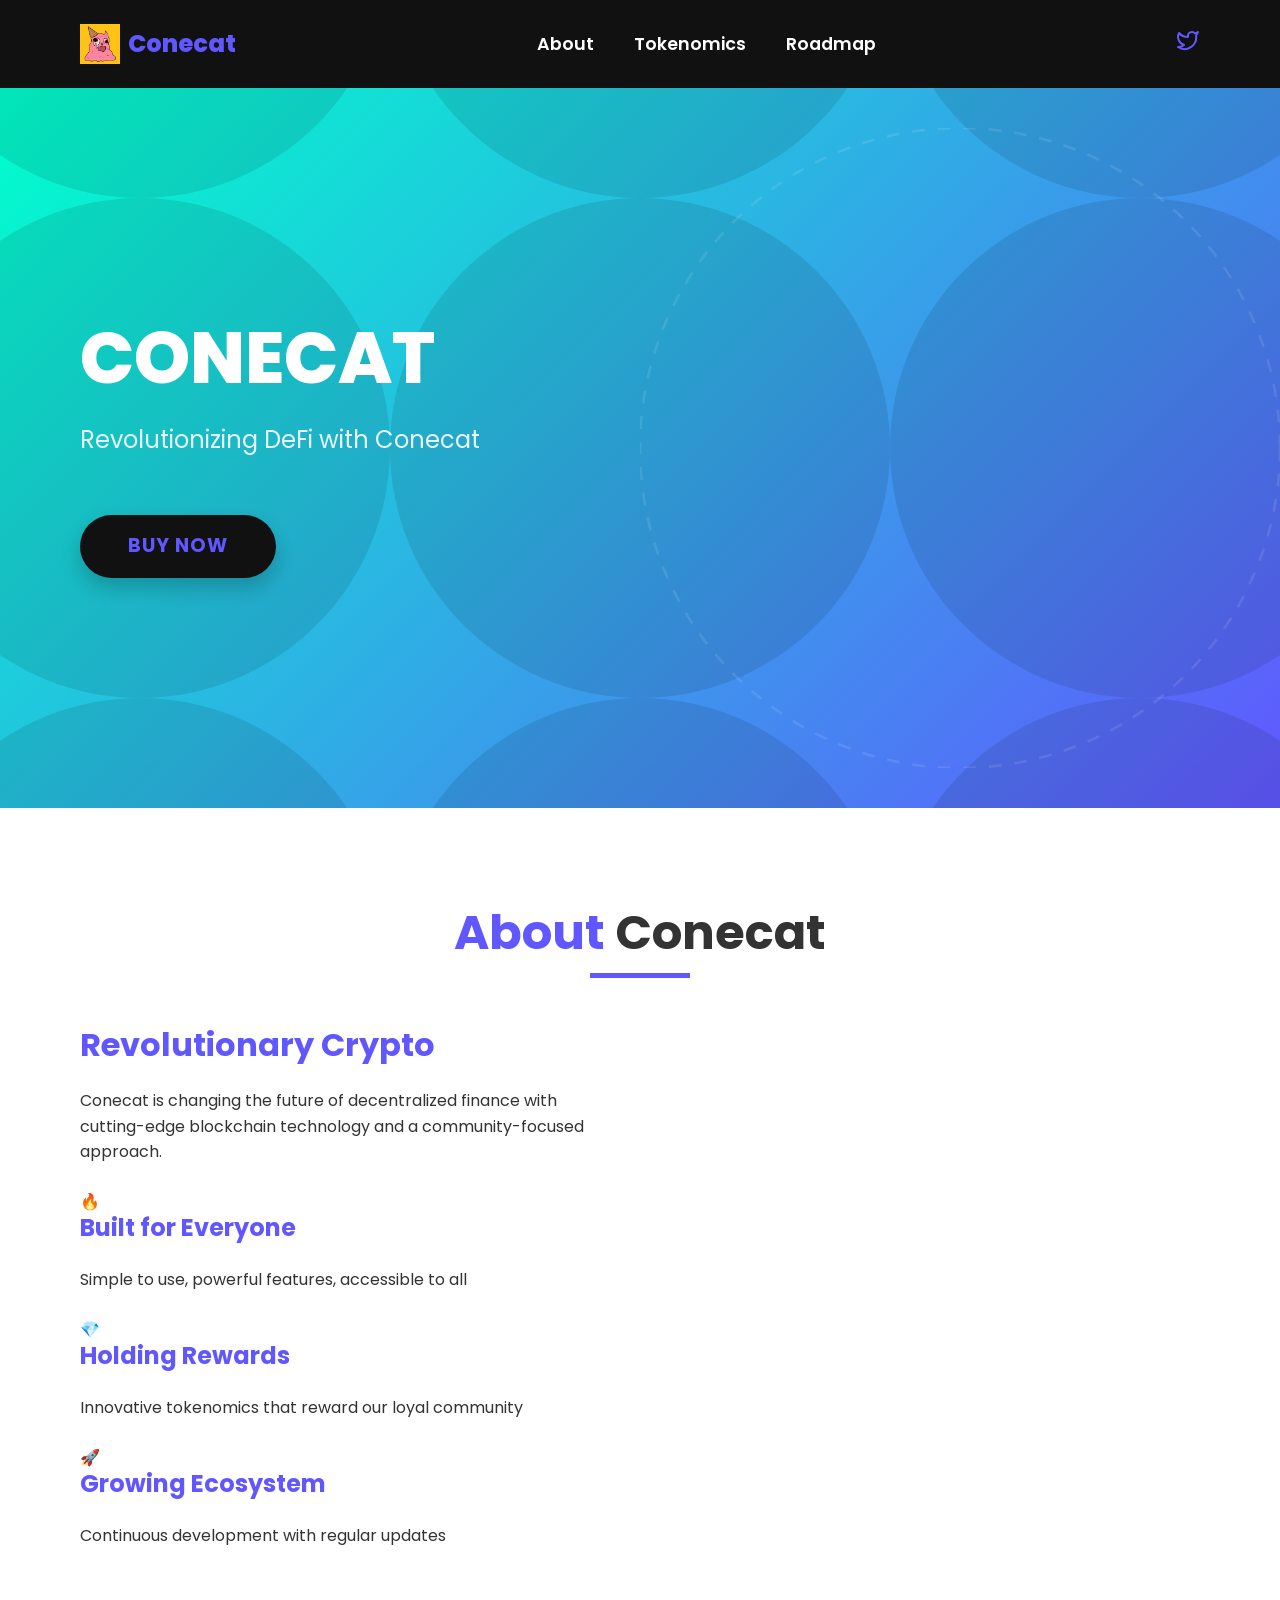
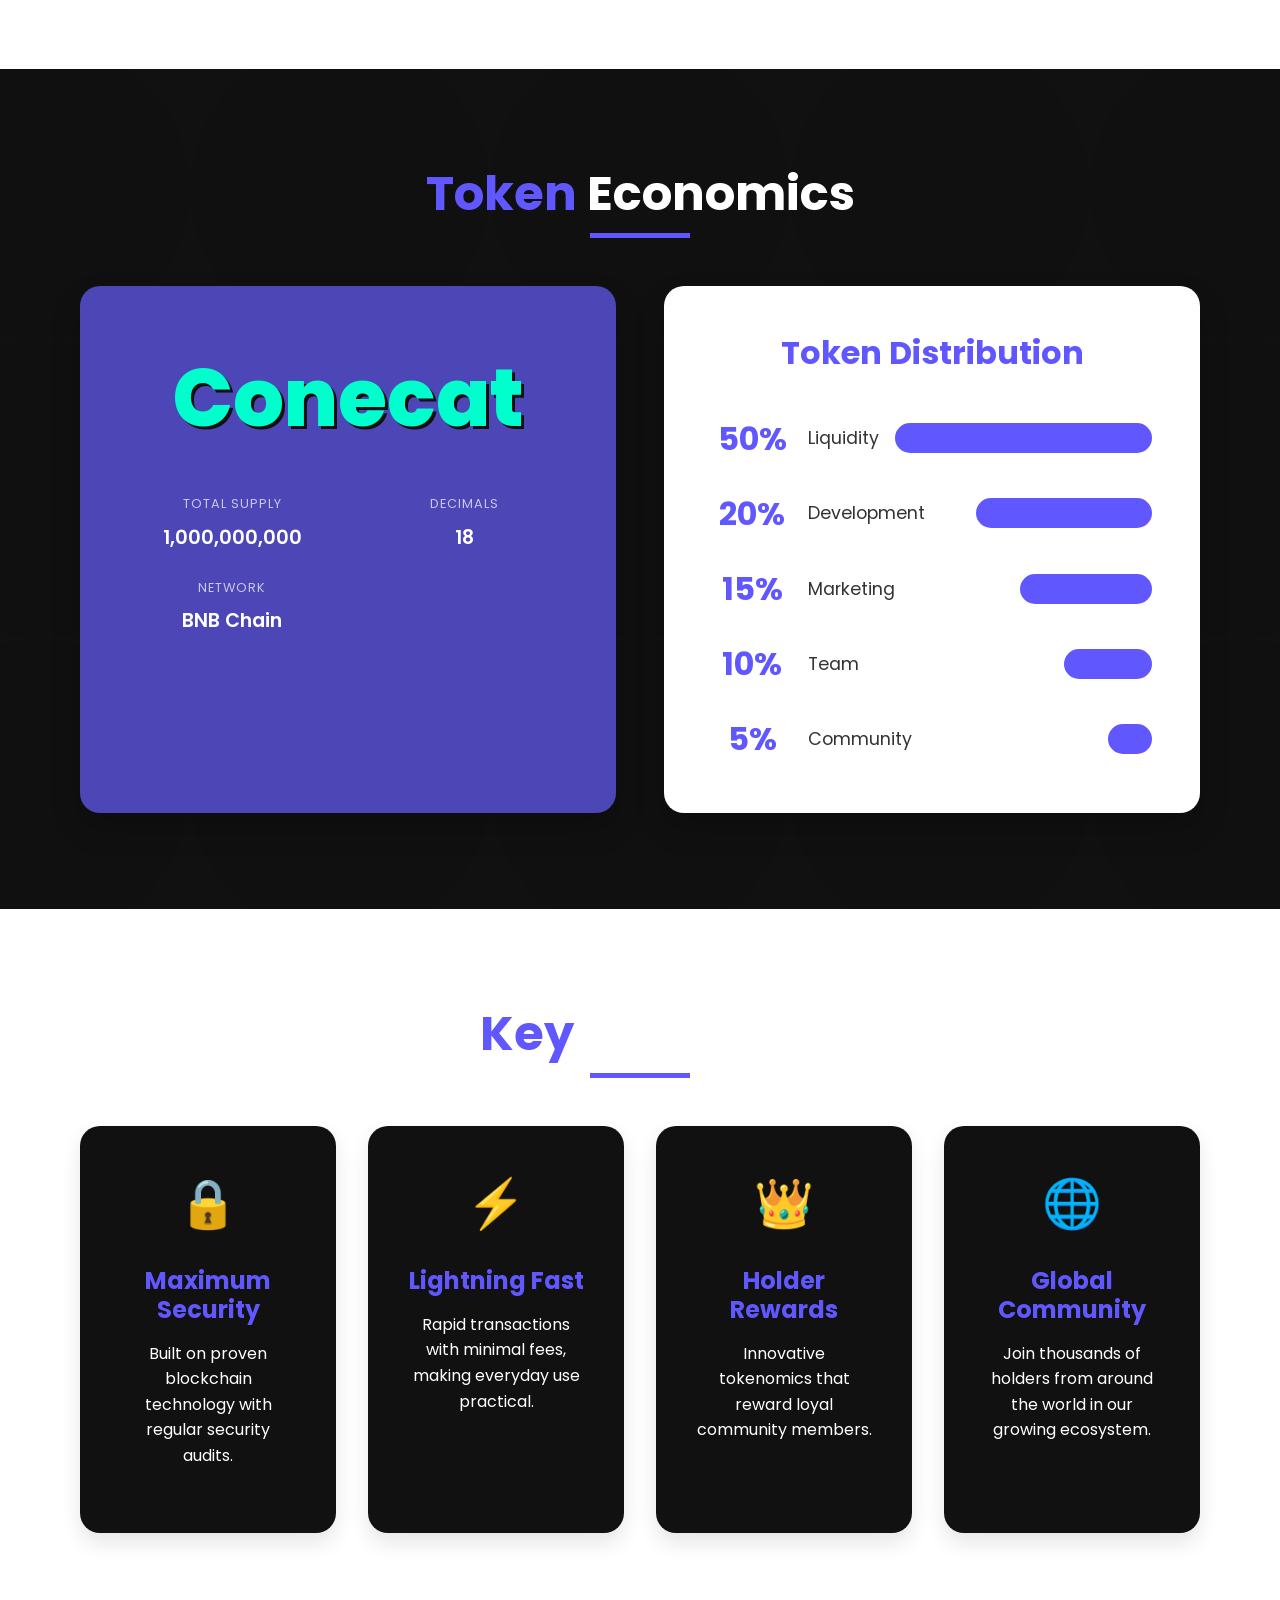
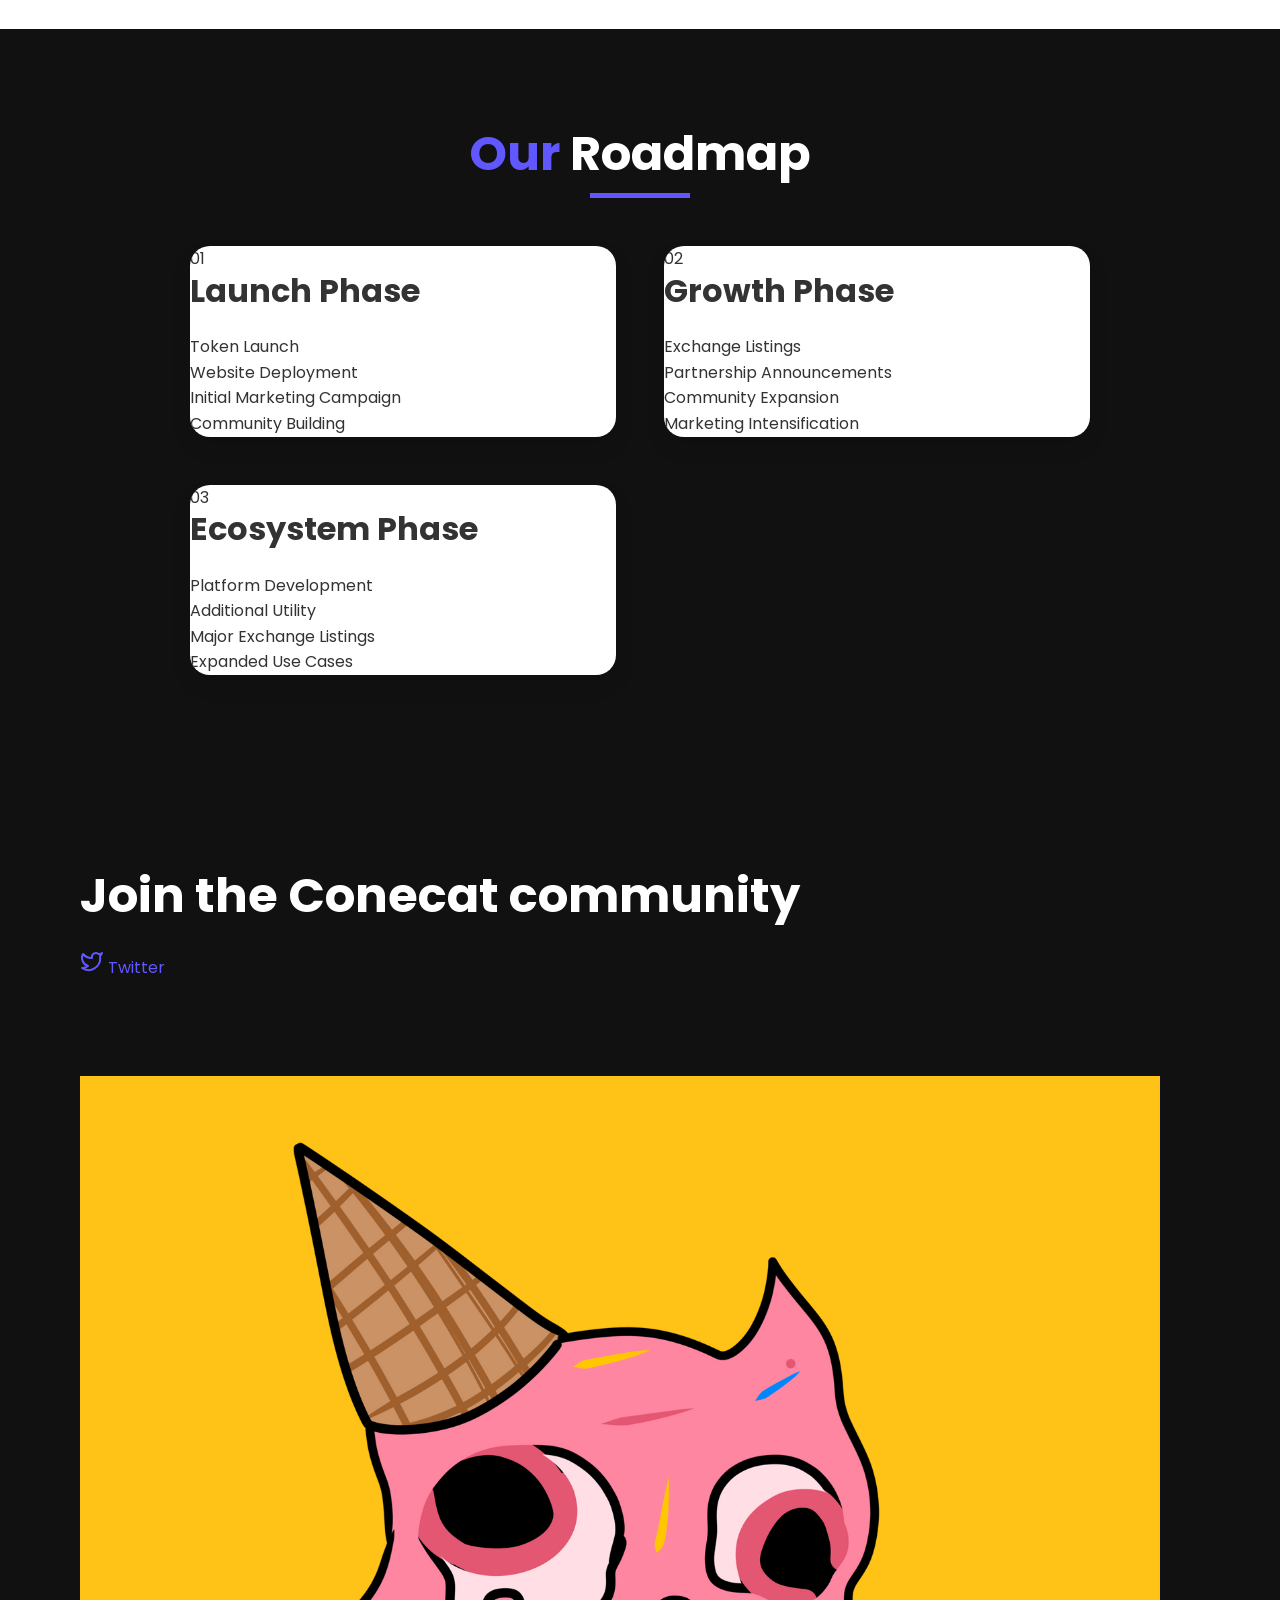
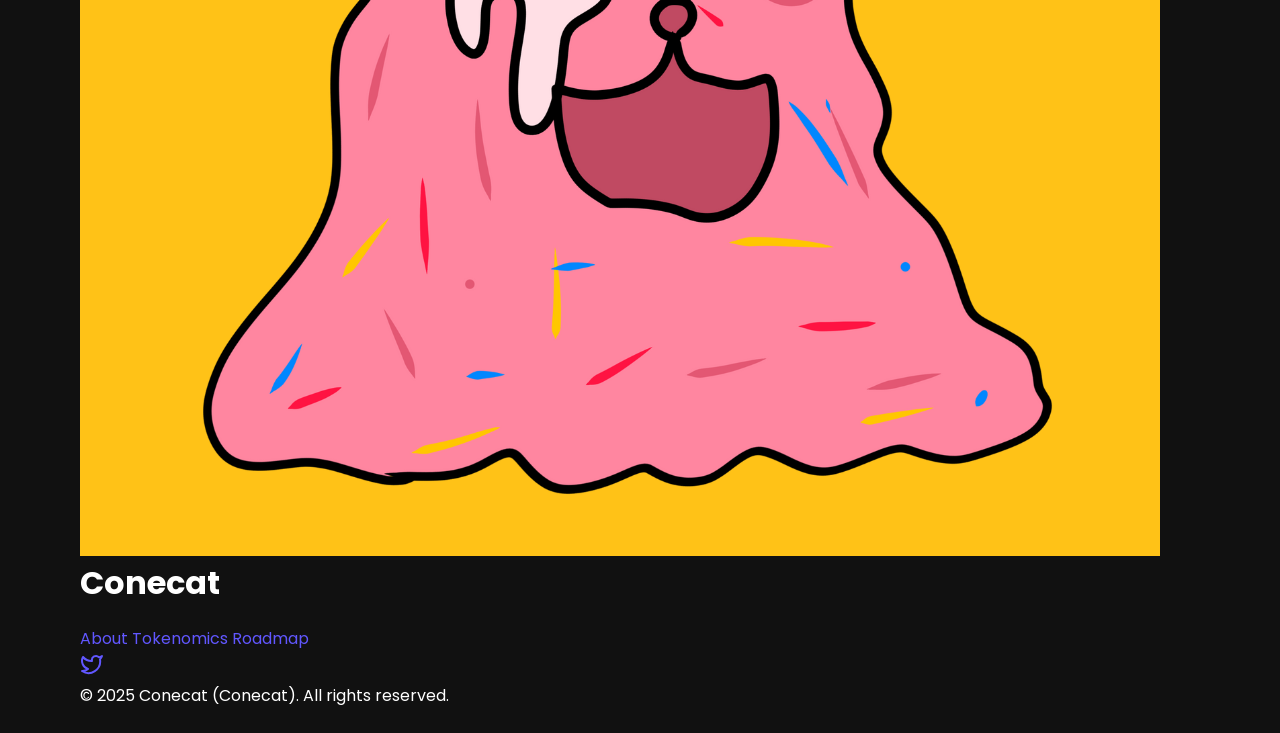
==== commit d7971fa5: "Add files via upload" ====
--- a/index.html
+++ b/index.html
@@ -3,8 +3,8 @@
 <head>
     <meta charset='UTF-8'>
     <meta name='viewport' content='width=device-width, initial-scale=1.0'>
-    <meta name='description' content='Dogcot - Solanas new surfing dog mascot'>
-    <title>Dogcot (Dogcot) - Official Website</title>
+    <meta name='description' content=''>
+    <title>Conecat (Conecat) - Official Website</title>
     
     <!-- Favicon -->
     <link rel='icon' type='image/x-icon' href='favicon.ico'>
@@ -12,356 +12,268 @@
     <!-- Fonts -->
     <link rel='preconnect' href='https://fonts.googleapis.com'>
     <link rel='preconnect' href='https://fonts.gstatic.com' crossorigin>
-    <link href='https://fonts.googleapis.com/css2?family=Orbitron:wght@400;500;700&family=Roboto:wght@300;400;500;700&display=swap' rel='stylesheet'>
+    <link href='https://fonts.googleapis.com/css2?family=Poppins:wght@400;500;600;700;800&display=swap' rel='stylesheet'>
     
     <!-- SEO Tags -->
-    <meta property='og:title' content='Dogcot (Dogcot)'>
-    <meta property='og:description' content='Dogcot - Solanas new surfing dog mascot'>
+    <meta property='og:title' content='Conecat (Conecat)'>
+    <meta property='og:description' content=''>
     <meta property='og:type' content='website'>
     <meta name='twitter:card' content='summary'>
     
     <!-- Stylesheets -->
     <link rel='stylesheet' href='styles.css'>
 </head>
-<body class='template-crypto'>
-    <div class='crypto-bg'></div>
-
-    <header class='crypto-header'>
+<body class='template-bold'>
+    <header>
         <div class='container'>
-            <div class='header-content'>
+            <nav>
                 <div class='logo'>
-                    <img src='logo.png' alt='Dogcot Logo'>
-                    <div class='logo-text'>Dogcot<span>Dogcot</span></div>
-                </div>
-                <nav class='main-nav'>
-                    <ul>
-                        <li><a href='#about'>About</a></li>
-                        <li><a href='#tokenomics'>Tokenomics</a></li>
-                        <li><a href='#features'>Features</a></li>
-                        <li><a href='#roadmap'>Roadmap</a></li>
-                    </ul>
-                </nav>
-                <div class='header-cta'>
-                    <a href='#' class='buy-button'>Buy Now</a>
-                </div>
-            </div>
-        </div>
-    </header>
-
-    <section class='hero-crypto'>
-        <div class='container'>
-            <div class='hero-grid'>
-                <div class='hero-text'>
-                    <h1><span>Dogcot</span> Dogcot</h1>
-                    <p>Community-driven, innovative tokenomics</p>
-                    <div class='hero-buttons'>
-                        <a href='#' class='primary-btn'>Buy Token</a>
-                        <a href='#about' class='secondary-btn'>Learn More</a>
-                    </div>
-                    <div class='hero-socials'>
-                        <a href='https://x.com/dogmascot' target='_blank'><svg class='social-icon' xmlns='http://www.w3.org/2000/svg' width='24' height='24' viewBox='0 0 24 24' fill='none' stroke='currentColor' stroke-width='2' stroke-linecap='round' stroke-linejoin='round'>
+                    <img src='logo.png' alt='Conecat Logo'>
+                    <span>Conecat</span>
+                </div>
+                <div class='nav-menu'>
+                    <a href='#about'>About</a>
+                    <a href='#tokenomics'>Tokenomics</a>
+                    <a href='#roadmap'>Roadmap</a>
+                </div>
+                <div class='social-menu'>
+                    <a href='https://x.com/NFTartistk' target='_blank'><svg class='social-icon' xmlns='http://www.w3.org/2000/svg' width='24' height='24' viewBox='0 0 24 24' fill='none' stroke='currentColor' stroke-width='2' stroke-linecap='round' stroke-linejoin='round'>
             <path d='M22 4s-.7 2.1-2 3.4c1.6 10-9.4 17.3-18 11.6 2.2.1 4.4-.6 6-2C3 15.5.5 9.6 3 5c2.2 2.6 5.6 4.1 9 4-.9-4.2 4-6.6 7-3.8 1.1 0 3-1.2 3-1.2z'></path>
         </svg></a>
-                        <a href='https://t.me/dogcotsol' target='_blank'><svg class='social-icon' xmlns='http://www.w3.org/2000/svg' width='24' height='24' viewBox='0 0 24 24' fill='none' stroke='currentColor' stroke-width='2' stroke-linecap='round' stroke-linejoin='round'>
-            <path d='M21.198 2.433a2.242 2.242 0 0 0-1.022.215l-16.5 7.5a2.25 2.25 0 0 0 .126 4.073l3.9 1.205 2.306 6.033c.143.373.49.626.887.626q.118 0 .236-.03a1 1 0 0 0 .73-.767l1.225-4.714 4.586 3.42a2.17 2.17 0 0 0 1.297.435 2.246 2.246 0 0 0 2.235-1.932l2.348-14.092a2.242 2.242 0 0 0-1.354-2.422z'></path>
-            <line x1='10' y1='14' x2='20' y2='4'></line>
-        </svg></a>
-                    </div>
-                </div>
-                <div class='hero-graphic'>
-                    <div class='token-badge'>
-                        <div class='token-symbol'>Dogcot</div>
-                        <div class='token-price'>$0.00001</div>
-                    </div>
-                </div>
-            </div>
-        </div>
-    </section>
+                    
+                </div>
+            </nav>
+        </div>
+    </header>
+
+    <div class='hero'>
+        <div class='hero-content'>
+            <h1 class='hero-title'>Conecat</h1>
+            <p class='hero-subtitle'>Revolutionizing DeFi with Conecat</p>
+            <div class='hero-cta'>
+                <a href='#' class='cta-button'>Buy Now</a>
+            </div>
+        </div>
+        <div class='hero-graphic'></div>
+    </div>
 
     <main>
-        <section id='about' class='about-crypto'>
-            <div class='container'>
-                <div class='section-header'>
-                    <h2>About <span>Dogcot</span></h2>
-                    <div class='crypto-divider'></div>
-                </div>
-                
-<div class='about-crypto-content'>
-    <div class='about-crypto-item tech-box'>
-        <div class='tech-overlay'></div>
-        <div class='tech-content'>
-            <h3>The <span>Technology</span></h3>
-            <p>Dogcot is built on cutting-edge blockchain technology, offering unprecedented security, speed, and scalability for the decentralized finance ecosystem.</p>
-            <a href='#' class='crypto-btn'>Read Whitepaper</a>
-        </div>
-    </div>
-    
-    <div class='about-crypto-item'>
-        <div class='about-crypto-grid'>
-            <div class='about-crypto-stat'>
-                <div class='stat-number'>1M+</div>
-                <div class='stat-label'>Holders</div>
-            </div>
-            <div class='about-crypto-stat'>
-                <div class='stat-number'>5+</div>
-                <div class='stat-label'>Exchanges</div>
-            </div>
-            <div class='about-crypto-stat'>
-                <div class='stat-number'>100K+</div>
-                <div class='stat-label'>Transactions</div>
-            </div>
-            <div class='about-crypto-stat'>
-                <div class='stat-number'>$10M+</div>
-                <div class='stat-label'>Market Cap</div>
-            </div>
-        </div>
-    </div>
-</div>
-            </div>
-        </section>
-
-        <section id='tokenomics' class='tokenomics-crypto'>
-            <div class='container'>
-                <div class='section-header'>
-                    <h2>Token<span>omics</span></h2>
-                    <div class='crypto-divider'></div>
-                </div>
-                
-<div class='tokenomics-crypto-grid'>
-    <div class='tokenomics-crypto-card'>
-        <div class='crypto-card-inner'>
-            <div class='card-header'>
-                <h3>Token Metrics</h3>
-                <div class='token-badge'><span>Dogcot</span></div>
-            </div>
-            <div class='card-content'>
-                <div class='token-metric'>
-                    <div class='metric-label'>Token Name</div>
-                    <div class='metric-value'>Dogcot</div>
-                </div>
-                <div class='token-metric'>
-                    <div class='metric-label'>Token Symbol</div>
-                    <div class='metric-value'>Dogcot</div>
-                </div>
-                <div class='token-metric'>
-                    <div class='metric-label'>Total Supply</div>
-                    <div class='metric-value'>1,000,000,000</div>
-                </div>
-                <div class='token-metric'>
-                    <div class='metric-label'>Network</div>
-                    <div class='metric-value'>Ethereum</div>
-                </div>
-                <div class='token-metric'>
-                    <div class='metric-label'>Token Type</div>
-                    <div class='metric-value'>ERC-20</div>
-                </div>
-            </div>
-        </div>
-    </div>
-    
-    <div class='tokenomics-crypto-card'>
-        <div class='crypto-card-inner'>
-            <div class='card-header'>
-                <h3>Distribution</h3>
-            </div>
-            <div class='card-content'>
-                <div class='distribution-crypto'>
-                    <div class='dist-crypto-item'>
-                        <div class='dist-crypto-bar' style='height: 50%;'></div>
-                        <div class='dist-crypto-percentage'>50%</div>
-                        <div class='dist-crypto-label'>Liquidity</div>
-                    </div>
-                    <div class='dist-crypto-item'>
-                        <div class='dist-crypto-bar' style='height: 20%;'></div>
-                        <div class='dist-crypto-percentage'>20%</div>
-                        <div class='dist-crypto-label'>Development</div>
-                    </div>
-                    <div class='dist-crypto-item'>
-                        <div class='dist-crypto-bar' style='height: 15%;'></div>
-                        <div class='dist-crypto-percentage'>15%</div>
-                        <div class='dist-crypto-label'>Marketing</div>
-                    </div>
-                    <div class='dist-crypto-item'>
-                        <div class='dist-crypto-bar' style='height: 10%;'></div>
-                        <div class='dist-crypto-percentage'>10%</div>
-                        <div class='dist-crypto-label'>Team</div>
-                    </div>
-                    <div class='dist-crypto-item'>
-                        <div class='dist-crypto-bar' style='height: 5%;'></div>
-                        <div class='dist-crypto-percentage'>5%</div>
-                        <div class='dist-crypto-label'>Community</div>
-                    </div>
-                </div>
-            </div>
-        </div>
-    </div>
-</div>
-            </div>
-        </section>
-
-        <section id='features' class='features-crypto'>
-            <div class='container'>
-                <div class='section-header'>
-                    <h2>Key <span>Features</span></h2>
-                    <div class='crypto-divider'></div>
-                </div>
-                
-<div class='crypto-features-grid'>
-    <div class='crypto-feature'>
-        <div class='feature-icon'>
-            <svg xmlns='http://www.w3.org/2000/svg' viewBox='0 0 24 24' width='48' height='48' fill='none' stroke='currentColor' stroke-width='2'><path d='M12 22s8-4 8-10V5l-8-3-8 3v7c0 6 8 10 8 10z'/></svg>
-        </div>
-        <h3>Secure</h3>
-        <p>Advanced security measures with regular audits to protect your assets</p>
-    </div>
-    
-    <div class='crypto-feature'>
-        <div class='feature-icon'>
-            <svg xmlns='http://www.w3.org/2000/svg' viewBox='0 0 24 24' width='48' height='48' fill='none' stroke='currentColor' stroke-width='2'><path d='M13 2L3 14h9l-1 8 10-12h-9l1-8z'/></svg>
-        </div>
-        <h3>Fast</h3>
-        <p>Lightning-fast transactions at a fraction of the cost of traditional systems</p>
-    </div>
-    
-    <div class='crypto-feature'>
-        <div class='feature-icon'>
-            <svg xmlns='http://www.w3.org/2000/svg' viewBox='0 0 24 24' width='48' height='48' fill='none' stroke='currentColor' stroke-width='2'><circle cx='12' cy='12' r='10'/><path d='M8 14s1.5 2 4 2 4-2 4-2'/><line x1='9' y1='9' x2='9.01' y2='9'/><line x1='15' y1='9' x2='15.01' y2='9'/></svg>
-        </div>
-        <h3>Community</h3>
-        <p>Thriving global community with governance and rewards for members</p>
-    </div>
-    
-    <div class='crypto-feature'>
-        <div class='feature-icon'>
-            <svg xmlns='http://www.w3.org/2000/svg' viewBox='0 0 24 24' width='48' height='48' fill='none' stroke='currentColor' stroke-width='2'><path d='M12 2v20M17 5H9.5a3.5 3.5 0 0 0 0 7h5a3.5 3.5 0 0 1 0 7H6'/></svg>
-        </div>
-        <h3>Tokenomics</h3>
-        <p>Innovative economic model designed for sustainable growth and holder benefits</p>
-    </div>
-</div>
-            </div>
-        </section>
-
-        <section id='roadmap' class='roadmap-crypto'>
-            <div class='container'>
-                <div class='section-header'>
-                    <h2>Road<span>map</span></h2>
-                    <div class='crypto-divider'></div>
-                </div>
-                
-<div class='crypto-roadmap'>
-    <div class='roadmap-line'></div>
-    
-    <div class='roadmap-node'>
-        <div class='roadmap-dot'></div>
-        <div class='roadmap-phase'>
-            <div class='phase-quarter'>Q1 2023</div>
-            <h3>Genesis Phase</h3>
+        <section id='about' class='section-about'>
+            <div class='container'>
+                <h2 class='section-title'><span>About</span> Conecat</h2>
+                <div class='about-content'>
+                    
+<div class='bold-about'>
+    <div class='about-highlight'>
+        <h3>Revolutionary <span>Crypto</span></h3>
+        <p>Conecat is changing the future of decentralized finance with cutting-edge blockchain technology and a community-focused approach.</p>
+    </div>
+    <div class='about-details'>
+        <div class='about-point'>
+            <div class='about-point-icon'>🔥</div>
+            <div class='about-point-text'>
+                <h4>Built for Everyone</h4>
+                <p>Simple to use, powerful features, accessible to all</p>
+            </div>
+        </div>
+        <div class='about-point'>
+            <div class='about-point-icon'>💎</div>
+            <div class='about-point-text'>
+                <h4>Holding Rewards</h4>
+                <p>Innovative tokenomics that reward our loyal community</p>
+            </div>
+        </div>
+        <div class='about-point'>
+            <div class='about-point-icon'>🚀</div>
+            <div class='about-point-text'>
+                <h4>Growing Ecosystem</h4>
+                <p>Continuous development with regular updates</p>
+            </div>
+        </div>
+    </div>
+</div>
+                </div>
+            </div>
+        </section>
+
+        <section id='tokenomics' class='section-tokenomics'>
+            <div class='container'>
+                <h2 class='section-title'><span>Token</span> Economics</h2>
+                <div class='tokenomics-grid'>
+                    
+<div class='token-card'>
+    <div class='token-symbol'>Conecat</div>
+    <div class='token-stats'>
+        <div class='token-stat'>
+            <span>Total Supply</span>
+            <strong>1,000,000,000</strong>
+        </div>
+        <div class='token-stat'>
+            <span>Decimals</span>
+            <strong>18</strong>
+        </div>
+        <div class='token-stat'>
+            <span>Network</span>
+            <strong>BNB Chain</strong>
+        </div>
+    </div>
+</div>
+
+<div class='distribution-card'>
+    <h3>Token Distribution</h3>
+    <div class='distribution-items'>
+        <div class='distribution-item'>
+            <div class='distribution-percentage'>50%</div>
+            <div class='distribution-label'>Liquidity</div>
+            <div class='distribution-bar' style='width: 100%'></div>
+        </div>
+        <div class='distribution-item'>
+            <div class='distribution-percentage'>20%</div>
+            <div class='distribution-label'>Development</div>
+            <div class='distribution-bar' style='width: 40%'></div>
+        </div>
+        <div class='distribution-item'>
+            <div class='distribution-percentage'>15%</div>
+            <div class='distribution-label'>Marketing</div>
+            <div class='distribution-bar' style='width: 30%'></div>
+        </div>
+        <div class='distribution-item'>
+            <div class='distribution-percentage'>10%</div>
+            <div class='distribution-label'>Team</div>
+            <div class='distribution-bar' style='width: 20%'></div>
+        </div>
+        <div class='distribution-item'>
+            <div class='distribution-percentage'>5%</div>
+            <div class='distribution-label'>Community</div>
+            <div class='distribution-bar' style='width: 10%'></div>
+        </div>
+    </div>
+</div>
+                </div>
+            </div>
+        </section>
+
+        <section id='features' class='section-features'>
+            <div class='container'>
+                <h2 class='section-title'><span>Key</span> Features</h2>
+                <div class='features-boxes'>
+                    
+<div class='feature-box'>
+    <div class='feature-icon'>🔒</div>
+    <h3>Maximum Security</h3>
+    <p>Built on proven blockchain technology with regular security audits.</p>
+</div>
+
+<div class='feature-box'>
+    <div class='feature-icon'>⚡</div>
+    <h3>Lightning Fast</h3>
+    <p>Rapid transactions with minimal fees, making everyday use practical.</p>
+</div>
+
+<div class='feature-box'>
+    <div class='feature-icon'>👑</div>
+    <h3>Holder Rewards</h3>
+    <p>Innovative tokenomics that reward loyal community members.</p>
+</div>
+
+<div class='feature-box'>
+    <div class='feature-icon'>🌐</div>
+    <h3>Global Community</h3>
+    <p>Join thousands of holders from around the world in our growing ecosystem.</p>
+</div>
+                </div>
+            </div>
+        </section>
+
+        <section id='roadmap' class='section-roadmap'>
+            <div class='container'>
+                <h2 class='section-title'><span>Our</span> Roadmap</h2>
+                <div class='roadmap'>
+                    
+<div class='bold-roadmap'>
+    <div class='roadmap-phase'>
+        <div class='phase-header'>
+            <div class='phase-number'>01</div>
+            <h3>Launch Phase</h3>
+        </div>
+        <div class='phase-content'>
             <ul>
-                <li><span class='status completed'>Completed</span> Token Smart Contract Development</li>
-                <li><span class='status completed'>Completed</span> Security Audit</li>
-                <li><span class='status completed'>Completed</span> Website Launch</li>
-                <li><span class='status completed'>Completed</span> Initial Marketing Campaign</li>
+                <li>Token Launch</li>
+                <li>Website Deployment</li>
+                <li>Initial Marketing Campaign</li>
+                <li>Community Building</li>
             </ul>
         </div>
     </div>
     
-    <div class='roadmap-node'>
-        <div class='roadmap-dot'></div>
-        <div class='roadmap-phase'>
-            <div class='phase-quarter'>Q2 2023</div>
-            <h3>Expansion Phase</h3>
+    <div class='roadmap-phase'>
+        <div class='phase-header'>
+            <div class='phase-number'>02</div>
+            <h3>Growth Phase</h3>
+        </div>
+        <div class='phase-content'>
             <ul>
-                <li><span class='status in-progress'>In Progress</span> DEX Listings</li>
-                <li><span class='status in-progress'>In Progress</span> Strategic Partnerships</li>
-                <li><span class='status planned'>Planned</span> Community Growth Initiatives</li>
-                <li><span class='status planned'>Planned</span> Expanded Marketing</li>
+                <li>Exchange Listings</li>
+                <li>Partnership Announcements</li>
+                <li>Community Expansion</li>
+                <li>Marketing Intensification</li>
             </ul>
         </div>
     </div>
     
-    <div class='roadmap-node'>
-        <div class='roadmap-dot'></div>
-        <div class='roadmap-phase'>
-            <div class='phase-quarter'>Q3-Q4 2023</div>
-            <h3>Evolution Phase</h3>
+    <div class='roadmap-phase'>
+        <div class='phase-header'>
+            <div class='phase-number'>03</div>
+            <h3>Ecosystem Phase</h3>
+        </div>
+        <div class='phase-content'>
             <ul>
-                <li><span class='status planned'>Planned</span> CEX Listings</li>
-                <li><span class='status planned'>Planned</span> Staking Program</li>
-                <li><span class='status planned'>Planned</span> Mobile Wallet</li>
-                <li><span class='status planned'>Planned</span> NFT Integration</li>
+                <li>Platform Development</li>
+                <li>Additional Utility</li>
+                <li>Major Exchange Listings</li>
+                <li>Expanded Use Cases</li>
             </ul>
         </div>
     </div>
-    
-    <div class='roadmap-node'>
-        <div class='roadmap-dot'></div>
-        <div class='roadmap-phase'>
-            <div class='phase-quarter'>2024</div>
-            <h3>Revolution Phase</h3>
-            <ul>
-                <li><span class='status planned'>Planned</span> Major Exchange Listings</li>
-                <li><span class='status planned'>Planned</span> Cross-Chain Integration</li>
-                <li><span class='status planned'>Planned</span> Ecosystem Expansion</li>
-                <li><span class='status planned'>Planned</span> Global Adoption Campaign</li>
-            </ul>
-        </div>
-    </div>
-</div>
-            </div>
-        </section>
-
-        <section class='join-crypto'>
-            <div class='container'>
-                <div class='join-content'>
-                    <h2>Join The <span>Dogcot</span> Community</h2>
-                    <p>Don't miss out on the next big opportunity in crypto</p>
-                    <div class='join-buttons'>
-                        <a href='https://x.com/dogmascot' target='_blank' class='social-btn twitter'><svg class='social-icon' xmlns='http://www.w3.org/2000/svg' width='24' height='24' viewBox='0 0 24 24' fill='none' stroke='currentColor' stroke-width='2' stroke-linecap='round' stroke-linejoin='round'>
+</div>
+                </div>
+            </div>
+        </section>
+
+        <section class='section-cta'>
+            <div class='container'>
+                <h2>Join the Conecat community</h2>
+                <div class='cta-buttons'>
+                    <a href='https://x.com/NFTartistk' target='_blank' class='social-cta twitter'><svg class='social-icon' xmlns='http://www.w3.org/2000/svg' width='24' height='24' viewBox='0 0 24 24' fill='none' stroke='currentColor' stroke-width='2' stroke-linecap='round' stroke-linejoin='round'>
             <path d='M22 4s-.7 2.1-2 3.4c1.6 10-9.4 17.3-18 11.6 2.2.1 4.4-.6 6-2C3 15.5.5 9.6 3 5c2.2 2.6 5.6 4.1 9 4-.9-4.2 4-6.6 7-3.8 1.1 0 3-1.2 3-1.2z'></path>
-        </svg> Twitter</a>
-                        <a href='https://t.me/dogcotsol' target='_blank' class='social-btn telegram'><svg class='social-icon' xmlns='http://www.w3.org/2000/svg' width='24' height='24' viewBox='0 0 24 24' fill='none' stroke='currentColor' stroke-width='2' stroke-linecap='round' stroke-linejoin='round'>
-            <path d='M21.198 2.433a2.242 2.242 0 0 0-1.022.215l-16.5 7.5a2.25 2.25 0 0 0 .126 4.073l3.9 1.205 2.306 6.033c.143.373.49.626.887.626q.118 0 .236-.03a1 1 0 0 0 .73-.767l1.225-4.714 4.586 3.42a2.17 2.17 0 0 0 1.297.435 2.246 2.246 0 0 0 2.235-1.932l2.348-14.092a2.242 2.242 0 0 0-1.354-2.422z'></path>
-            <line x1='10' y1='14' x2='20' y2='4'></line>
-        </svg> Telegram</a>
-                    </div>
+        </svg> <span>Twitter</span></a>
+                    
                 </div>
             </div>
         </section>
     </main>
 
-    <footer class='crypto-footer'>
+    <footer>
         <div class='container'>
-            <div class='footer-grid'>
+            <div class='footer-content'>
                 <div class='footer-brand'>
-                    <img src='logo.png' alt='Dogcot Logo'>
-                    <h3>Dogcot</h3>
-                    <p>The future of cryptocurrency</p>
+                    <img src='logo.png' alt='Conecat Logo'>
+                    <h3>Conecat</h3>
                 </div>
                 <div class='footer-links'>
-                    <h4>Quick Links</h4>
-                    <ul>
-                        <li><a href='#about'>About</a></li>
-                        <li><a href='#tokenomics'>Tokenomics</a></li>
-                        <li><a href='#features'>Features</a></li>
-                        <li><a href='#roadmap'>Roadmap</a></li>
-                    </ul>
-                </div>
-                <div class='footer-contact'>
-                    <h4>Connect With Us</h4>
-                    <div class='footer-socials'>
-                        <a href='https://x.com/dogmascot' target='_blank'><svg class='social-icon' xmlns='http://www.w3.org/2000/svg' width='24' height='24' viewBox='0 0 24 24' fill='none' stroke='currentColor' stroke-width='2' stroke-linecap='round' stroke-linejoin='round'>
+                    <a href='#about'>About</a>
+                    <a href='#tokenomics'>Tokenomics</a>
+                    <a href='#roadmap'>Roadmap</a>
+                </div>
+                <div class='footer-social'>
+                    <a href='https://x.com/NFTartistk' target='_blank'><svg class='social-icon' xmlns='http://www.w3.org/2000/svg' width='24' height='24' viewBox='0 0 24 24' fill='none' stroke='currentColor' stroke-width='2' stroke-linecap='round' stroke-linejoin='round'>
             <path d='M22 4s-.7 2.1-2 3.4c1.6 10-9.4 17.3-18 11.6 2.2.1 4.4-.6 6-2C3 15.5.5 9.6 3 5c2.2 2.6 5.6 4.1 9 4-.9-4.2 4-6.6 7-3.8 1.1 0 3-1.2 3-1.2z'></path>
         </svg></a>
-                        <a href='https://t.me/dogcotsol' target='_blank'><svg class='social-icon' xmlns='http://www.w3.org/2000/svg' width='24' height='24' viewBox='0 0 24 24' fill='none' stroke='currentColor' stroke-width='2' stroke-linecap='round' stroke-linejoin='round'>
-            <path d='M21.198 2.433a2.242 2.242 0 0 0-1.022.215l-16.5 7.5a2.25 2.25 0 0 0 .126 4.073l3.9 1.205 2.306 6.033c.143.373.49.626.887.626q.118 0 .236-.03a1 1 0 0 0 .73-.767l1.225-4.714 4.586 3.42a2.17 2.17 0 0 0 1.297.435 2.246 2.246 0 0 0 2.235-1.932l2.348-14.092a2.242 2.242 0 0 0-1.354-2.422z'></path>
-            <line x1='10' y1='14' x2='20' y2='4'></line>
-        </svg></a>
-                    </div>
-                </div>
-            </div>
-            <div class='footer-bottom'>
-                <p>&copy; 2025 Dogcot. All rights reserved.</p>
+                    
+                </div>
+            </div>
+            <div class='copyright'>
+                <p>&copy; 2025 Conecat (Conecat). All rights reserved.</p>
             </div>
         </div>
     </footer>
--- a/styles.css
+++ b/styles.css
@@ -1,5 +1,5 @@
 
-/* Crypto Template CSS */
+/* Bold Template CSS */
 * {
     margin: 0;
     padding: 0;
@@ -11,66 +11,44 @@
     scroll-behavior: smooth;
 }
 
-body.template-crypto {
-    font-family: 'Roboto', -apple-system, BlinkMacSystemFont, 'Segoe UI', Helvetica, Arial, sans-serif;
+body.template-bold {
+    font-family: 'Poppins', -apple-system, BlinkMacSystemFont, 'Segoe UI', Roboto, Helvetica, Arial, sans-serif;
     line-height: 1.6;
     color: #ffffff;
-    background-color: #020323;
-    position: relative;
+    background-color: #111111;
     overflow-x: hidden;
 }
 
 h1, h2, h3, h4, h5, h6 {
-    font-family: 'Orbitron', sans-serif;
+    font-weight: 700;
     line-height: 1.2;
-    margin-bottom: 1rem;
-}
-
-h1 { font-size: 3.5rem; }
-h2 { font-size: 2.5rem; }
+    margin-bottom: 1.5rem;
+}
+
+h1 { font-size: 4rem; }
+h2 { font-size: 3rem; }
 h3 { font-size: 2rem; }
 h4 { font-size: 1.5rem; }
 h5 { font-size: 1.25rem; }
 h6 { font-size: 1rem; }
 
 p { 
-    margin-bottom: 1rem;
+    margin-bottom: 1.5rem;
 }
 
 a {
-    color: #c471ed;
+    color: #6157ff;
     text-decoration: none;
     transition: all 0.3s ease;
 }
 
 a:hover { 
-    color: #0cebeb;
+    color: #00ffcc;
 }
 
 img {
     max-width: 100%;
     height: auto;
-}
-
-/* Background Elements */
-.crypto-bg {
-    position: fixed;
-    top: 0;
-    left: 0;
-    width: 100%;
-    height: 100%;
-    background: linear-gradient(120deg, #020323 0%, #09bfbe 100%);
-    opacity: 0.15;
-    z-index: -1;
-}
-
-.crypto-bg::before {
-    content: '';
-    position: absolute;
-    width: 100%;
-    height: 100%;
-    background: url('[data-uri]') center/500px repeat;
-    opacity: 0.2;
 }
 
 .container {
@@ -78,23 +56,18 @@
     max-width: 1200px;
     margin: 0 auto;
     padding: 0 1rem;
-    position: relative;
-    z-index: 1;
 }
 
 /* Header */
-.crypto-header {
-    background: rgba(020323,0.95);
-    backdrop-filter: blur(10px);
-    -webkit-backdrop-filter: blur(10px);
-    box-shadow: 0 5px 20px rgba(0,0,0,0.1);
+header {
+    padding: 1.5rem 0;
+    background: #111111;
     position: sticky;
     top: 0;
     z-index: 100;
-    padding: 1rem 0;
-}
-
-.header-content {
+}
+
+nav {
     display: flex;
     justify-content: space-between;
     align-items: center;
@@ -103,722 +76,459 @@
 .logo {
     display: flex;
     align-items: center;
-    gap: 0.75rem;
+    gap: 0.5rem;
 }
 
 .logo img {
     height: 40px;
 }
 
-.logo-text {
-    font-family: 'Orbitron', sans-serif;
-    font-weight: 700;
+.logo span {
     font-size: 1.5rem;
-    color: #0cebeb;
-}
-
-.logo-text span {
-    font-size: 0.8rem;
-    background: #c471ed;
-    color: #020323;
-    padding: 0.2rem 0.5rem;
-    border-radius: 4px;
-    margin-left: 0.5rem;
-    vertical-align: middle;
-}
-
-.main-nav ul {
-    display: flex;
-    gap: 1.5rem;
-    list-style: none;
-}
-
-.main-nav a {
+    font-weight: 800;
+    color: #6157ff;
+}
+
+.nav-menu {
+    display: flex;
+    gap: 2.5rem;
+}
+
+.nav-menu a {
     color: #ffffff;
-    font-weight: 500;
-    transition: color 0.3s ease;
+    font-weight: 600;
+    font-size: 1.1rem;
     position: relative;
-    padding: 0.5rem 0;
-}
-
-.main-nav a::after {
+}
+
+.nav-menu a::after {
     content: '';
     position: absolute;
-    bottom: 0;
+    bottom: -5px;
     left: 0;
     width: 0;
-    height: 2px;
-    background: #c471ed;
+    height: 3px;
+    background: #6157ff;
     transition: width 0.3s ease;
 }
 
-.main-nav a:hover {
-    color: #c471ed;
-}
-
-.main-nav a:hover::after {
+.nav-menu a:hover::after {
     width: 100%;
 }
 
-.header-cta {
-    margin-left: 1rem;
-}
-
-.buy-button {
-    display: inline-block;
-    background: #0cebeb;
-    color: #ffffff;
-    padding: 0.5rem 1.5rem;
-    border-radius: 50px;
-    font-weight: 600;
-    letter-spacing: 1px;
-    border: 2px solid #0cebeb;
-    box-shadow: 0 5px 15px rgba(0,0,0,0.1);
-    transition: all 0.3s ease;
-}
-
-.buy-button:hover {
-    background: #c471ed;
-    border-color: #c471ed;
-    transform: translateY(-3px);
-    box-shadow: 0 8px 20px rgba(0,0,0,0.15);
+.social-menu {
+    display: flex;
+    gap: 1rem;
+}
+
+.social-menu a {
+    color: #6157ff;
+    transition: transform 0.3s ease;
+}
+
+.social-menu a:hover {
+    transform: scale(1.2);
 }
 
 /* Hero */
-.hero-crypto {
-    padding: 6rem 0;
-    background: linear-gradient(120deg, #0cebeb 0%, #09bfbe 100%);
+.hero {
+    display: grid;
+    grid-template-columns: 1fr 1fr;
+    min-height: 80vh;
+    padding: 0;
+    background: linear-gradient(135deg, #00ffcc 0%, #6157ff 100%);
     color: white;
     position: relative;
     overflow: hidden;
 }
 
-.hero-crypto::before {
+.hero::before {
     content: '';
     position: absolute;
     width: 100%;
     height: 100%;
-    top: 0;
-    left: 0;
-    background: url('[data-uri]') center/30px repeat;
+    background: url('[data-uri]') center/500px repeat;
     opacity: 0.1;
 }
 
-.hero-grid {
-    display: grid;
-    grid-template-columns: 6fr 4fr;
-    gap: 2rem;
-    align-items: center;
-}
-
-.hero-text {
+.hero-content {
+    display: flex;
+    flex-direction: column;
+    justify-content: center;
+    padding: 5rem;
     z-index: 1;
 }
 
-.hero-text h1 {
-    font-size: 4rem;
+.hero-title {
+    font-size: 4.5rem;
     font-weight: 800;
+    line-height: 1.1;
     margin-bottom: 1.5rem;
-    line-height: 1.1;
-}
-
-.hero-text h1 span {
-    color: #c471ed;
+    text-transform: uppercase;
+}
+
+.hero-subtitle {
     font-size: 1.5rem;
-    background: rgba(0,0,0,0.2);
-    padding: 0.2rem 0.6rem;
-    border-radius: 4px;
-    vertical-align: middle;
-    margin-right: 0.5rem;
-}
-
-.hero-text p {
-    font-size: 1.25rem;
-    margin-bottom: 2rem;
+    opacity: 0.9;
+    margin-bottom: 2.5rem;
     max-width: 600px;
-    opacity: 0.9;
-}
-
-.hero-buttons {
-    display: flex;
-    gap: 1rem;
-    margin-bottom: 2rem;
-}
-
-.primary-btn {
+}
+
+.hero-cta {
+    margin-top: 1rem;
+}
+
+.cta-button {
     display: inline-block;
-    background: #c471ed;
-    color: white;
-    padding: 0.8rem 2rem;
+    padding: 1rem 3rem;
+    font-size: 1.2rem;
+    font-weight: 700;
+    background: #111111;
+    color: #6157ff;
     border-radius: 50px;
-    font-weight: 600;
+    text-transform: uppercase;
     letter-spacing: 1px;
-    border: 2px solid #c471ed;
-    box-shadow: 0 5px 15px rgba(0,0,0,0.1);
+    box-shadow: 0 10px 20px rgba(0,0,0,0.2);
     transition: all 0.3s ease;
 }
 
-.primary-btn:hover {
-    transform: translateY(-3px);
-    box-shadow: 0 8px 20px rgba(0,0,0,0.15);
-}
-
-.secondary-btn {
-    display: inline-block;
-    background: transparent;
-    color: white;
-    padding: 0.8rem 2rem;
-    border-radius: 50px;
-    font-weight: 600;
-    letter-spacing: 1px;
-    border: 2px solid white;
-    transition: all 0.3s ease;
-}
-
-.secondary-btn:hover {
-    background: rgba(255,255,255,0.1);
-    transform: translateY(-3px);
-}
-
-.hero-socials {
-    display: flex;
-    gap: 1rem;
-}
-
-.hero-socials a {
-    color: white;
-    background: rgba(255,255,255,0.1);
-    width: 40px;
-    height: 40px;
-    display: flex;
-    align-items: center;
-    justify-content: center;
-    border-radius: 50%;
-    transition: all 0.3s ease;
-}
-
-.hero-socials a:hover {
-    background: #c471ed;
-    transform: translateY(-3px);
+.cta-button:hover {
+    transform: translateY(-5px);
+    box-shadow: 0 15px 25px rgba(0,0,0,0.3);
 }
 
 .hero-graphic {
+    background: url('[data-uri]') center/contain no-repeat;
+    opacity: 0.1;
+}
+
+/* Sections */
+section {
+    padding: 6rem 0;
+}
+
+.section-title {
+    text-align: center;
+    margin-bottom: 4rem;
     position: relative;
-    z-index: 1;
-    display: flex;
-    align-items: center;
-    justify-content: center;
-}
-
-.token-badge {
-    background: #020323;
-    color: #0cebeb;
-    padding: 3rem;
-    border-radius: 50%;
-    width: 200px;
-    height: 200px;
-    display: flex;
-    flex-direction: column;
-    align-items: center;
-    justify-content: center;
-    box-shadow: 0 10px 30px rgba(0,0,0,0.2);
-    animation: pulse 3s infinite;
-    position: relative;
-}
-
-.token-badge::before {
+}
+
+.section-title span {
+    color: #6157ff;
+}
+
+.section-title::after {
     content: '';
     position: absolute;
-    width: 220px;
-    height: 220px;
-    border: 2px dashed #c471ed;
-    border-radius: 50%;
-    animation: spin 20s linear infinite;
-}
-
-.token-symbol {
-    font-family: 'Orbitron', sans-serif;
-    font-size: 2.5rem;
-    font-weight: 700;
-    color: #c471ed;
-    margin-bottom: 0.5rem;
-}
-
-.token-price {
-    font-weight: 600;
-}
-
-/* Sections */
-main section {
-    padding: 5rem 0;
-}
-
-.section-header {
-    text-align: center;
-    margin-bottom: 3rem;
-}
-
-.section-header h2 {
-    font-size: 2.5rem;
-    font-weight: 700;
-    margin-bottom: 1rem;
-    display: inline-block;
-    color: #0cebeb;
-}
-
-.section-header h2 span {
-    color: #c471ed;
-}
-
-.crypto-divider {
+    bottom: -1rem;
+    left: 50%;
+    transform: translateX(-50%);
     width: 100px;
-    height: 3px;
-    background: #c471ed;
-    margin: 0 auto;
-    position: relative;
-}
-
-.crypto-divider::before,
-.crypto-divider::after {
-    content: '';
-    position: absolute;
-    width: 10px;
-    height: 10px;
-    background: #0cebeb;
-    border-radius: 50%;
-    top: -3.5px;
-}
-
-.crypto-divider::before {
-    left: 0;
-}
-
-.crypto-divider::after {
-    right: 0;
+    height: 5px;
+    background: #6157ff;
 }
 
 /* About Section */
-.about-crypto {
-    background: rgba(020323,0.5);
-    position: relative;
-}
-
-.about-crypto-content {
+.section-about {
+    background: white;
+ color: #333333;
+}
+
+.section-about h3,
+.section-about h4 {
+    color: #6157ff;
+}
+
+.about-content {
     display: grid;
-    grid-template-columns: 3fr 2fr;
-    gap: 3rem;
-}
-
-.about-crypto-item {
-    position: relative;
-}
-
-.tech-box {
-    background: linear-gradient(135deg, #0cebeb, #09bfbe);
-    color: white;
-    padding: 3rem;
-    border-radius: 1rem;
+    grid-template-columns: 1fr 1fr;
+    gap: 4rem;
+}
+
+/* Tokenomics */
+.section-tokenomics {
+    background: #111111;
+    color: #ffffff;
     position: relative;
     overflow: hidden;
 }
 
-.tech-overlay {
-    position: absolute;
-    top: 0;
-    left: 0;
-    width: 100%;
-    height: 100%;
-    background: url('[data-uri]') center/100px repeat;
-    opacity: 0.1;
-}
-
-.tech-content {
-    position: relative;
-    z-index: 1;
-}
-
-.tech-content h3 {
-    font-size: 2.5rem;
-    margin-bottom: 1.5rem;
-    color: white;
-}
-
-.tech-content h3 span {
-    color: #c471ed;
-}
-
-.tech-content p {
-    margin-bottom: 2rem;
-}
-
-.crypto-btn {
-    display: inline-block;
-    background: #c471ed;
-    color: white;
-    padding: 0.8rem 2rem;
-    border-radius: 50px;
-    font-weight: 600;
-    transition: all 0.3s ease;
-}
-
-.crypto-btn:hover {
-    background: #B065D5;
-    transform: translateY(-3px);
-    box-shadow: 0 5px 15px rgba(0,0,0,0.2);
-}
-
-/* Features Section */
-.features-crypto {
-    background: rgba(020323,0.5);
-    padding: 4rem 0;
-}
-
-.crypto-features-grid {
-    display: grid;
-    grid-template-columns: repeat(auto-fit, minmax(250px, 1fr));
-    gap: 2rem;
-}
-
-.crypto-feature {
-    background: linear-gradient(135deg, #0cebeb 0%, #09bfbe 100%);
-    border-radius: 15px;
-    padding: 2.5rem;
-    text-align: center;
-    color: white;
-    position: relative;
-    overflow: hidden;
-    box-shadow: 0 10px 30px rgba(0,0,0,0.2);
-    transition: transform 0.3s ease;
-}
-
-.crypto-feature::before {
+.section-tokenomics::before {
     content: '';
     position: absolute;
     top: 0;
     left: 0;
     width: 100%;
     height: 100%;
-    background: url('[data-uri]') center/50px repeat;
-    opacity: 0.1;
-}
-
-.crypto-feature:hover {
-    transform: translateY(-5px);
-}
-
-.feature-icon {
-    margin-bottom: 1.5rem;
-    color: #c471ed;
-}
-
-.crypto-feature h3 {
-    font-size: 1.5rem;
-    font-weight: 700;
-    margin-bottom: 1rem;
+    background: url('[data-uri]') center/300px repeat;
+    opacity: 0.05;
+}
+
+.tokenomics-grid {
+    display: grid;
+    grid-template-columns: 1fr 1fr;
+    gap: 3rem;
+    z-index: 1;
+    position: relative;
+}
+
+.token-card {
+    background: #4c46b6;
     color: white;
-}
-
-.crypto-feature p {
-    opacity: 0.9;
-}
-
-/* Tokenomics Section */
-.tokenomics-crypto {
-    background: linear-gradient(135deg, #09bfbe 0%, #0cebeb 100%);
-    color: white;
-    padding: 4rem 0;
+    border-radius: 20px;
+    padding: 3rem;
+    text-align: center;
+    box-shadow: 0 15px 30px rgba(0,0,0,0.2);
     position: relative;
     overflow: hidden;
 }
 
-.tokenomics-crypto::before {
+.token-symbol {
+    font-size: 5rem;
+    font-weight: 800;
+    margin-bottom: 2rem;
+    color: #00ffcc;
+    text-shadow: 3px 3px 0 #111111;
+}
+
+.token-stats {
+    display: grid;
+    grid-template-columns: 1fr 1fr;
+    gap: 1.5rem;
+}
+
+.token-stat {
+    text-align: center;
+}
+
+.token-stat span {
+    display: block;
+    font-size: 0.8rem;
+    text-transform: uppercase;
+    letter-spacing: 1px;
+    opacity: 0.7;
+    margin-bottom: 0.5rem;
+}
+
+.token-stat strong {
+    font-size: 1.2rem;
+    font-weight: 600;
+}
+
+.distribution-card {
+        background: white;
+        border-radius: 20px;
+        padding: 3rem;
+        box-shadow: 0 15px 30px rgba(0,0,0,0.2);
+        color: #333333;
+}
+
+.distribution-card h3 {
+    text-align: center;
+    margin-bottom: 2.5rem;
+    color: #6157ff;
+}
+
+.distribution-items {
+    display: flex;
+    flex-direction: column;
+    gap: 1.5rem;
+}
+
+.distribution-item {
+    display: flex;
+    align-items: center;
+    gap: 1rem;
+}
+
+.distribution-percentage {
+    font-size: 2rem;
+    font-weight: 700;
+    color: #6157ff;
+    min-width: 80px;
+    text-align: center;
+}
+
+.distribution-label {
+    font-size: 1.1rem;
+}
+
+.distribution-bar {
+    height: 30px;
+    background: #6157ff;
+    border-radius: 15px;
+    margin-left: auto;
+}
+
+/* Features Section */
+.section-features {
+    background: white;
+}
+
+.features-boxes {
+    display: grid;
+    grid-template-columns: repeat(auto-fit, minmax(250px, 1fr));
+    gap: 2rem;
+}
+
+.feature-box {
+    background: #111111;
+    color: #ffffff;
+    border-radius: 20px;
+    padding: 2.5rem;
+    text-align: center;
+    box-shadow: 0 10px 20px rgba(0,0,0,0.1);
+    transition: transform 0.3s ease;
+}
+
+.feature-box:hover {
+    transform: translateY(-10px);
+}
+
+.feature-icon {
+    font-size: 3rem;
+    margin-bottom: 1.5rem;
+    color: #6157ff;
+}
+
+.feature-box h3 {
+    font-size: 1.5rem;
+    margin-bottom: 1rem;
+    color: #6157ff;
+}
+
+/* Roadmap */
+.section-roadmap {
+    background: #111111;
+    color: #ffffff;
+}
+
+.roadmap {
+    max-width: 900px;
+    margin: 0 auto;
+}
+
+.bold-roadmap {
+    display: grid;
+    grid-template-columns: repeat(auto-fit, minmax(300px, 1fr));
+    gap: 3rem;
+}
+
+.roadmap-phase {
+      background: white;
+        border-radius: 20px;
+        overflow: hidden;
+        box-shadow: 0 10px 20px rgba(0,0,0,0.1);
+        color: #333333; /* Add th
+}
+
+.phase-header {
+    background: #6157ff;
+    color: white;
+    padding: 1.5rem;
+    display: flex;
+    align-items: center;
+    gap: 1rem;
+}
+
+.phase-number {
+    font-size: 2.5rem;
+    font-weight: 800;
+    line-height: 1;
+}
+
+.phase-header h3 {
+    margin: 0;
+    color: white;
+}
+
+.phase-content {
+    padding: 2rem;
+    color: #333333;
+}
+
+.phase-content ul {
+    list-style: none;
+    margin: 0;
+}
+
+.phase-content li {
+    position: relative;
+    padding-left: 1.5rem;
+    margin-bottom: 1rem;
+ color: #333333;
+}
+
+.phase-content li::before {
     content: '';
     position: absolute;
-    top: 0;
     left: 0;
-    width: 100%;
-    height: 100%;
-    background: url('[data-uri]') center/100px repeat;
-    opacity: 0.1;
-}
-
-.tokenomics-crypto-grid {
-    display: grid;
-    grid-template-columns: repeat(auto-fit, minmax(300px, 1fr));
+    top: 10px;
+    width: 8px;
+    height: 8px;
+    background: #6157ff;
+    border-radius: 50%;
+}
+
+/* CTA Section */
+.section-cta {
+    background: linear-gradient(135deg, #6157ff 0%, #4c46b6 100%);
+    color: white;
+    text-align: center;
+    padding: 5rem 0;
+}
+
+.section-cta h2 {
+    font-size: 3rem;
+    margin-bottom: 2.5rem;
+    color: white;
+}
+
+.cta-buttons {
+    display: flex;
+    justify-content: center;
     gap: 2rem;
-    position: relative;
-    z-index: 1;
-}
-
-.tokenomics-crypto-card {
-    background: rgba(0,0,0,0.2);
-    border-radius: 15px;
-    overflow: hidden;
-    box-shadow: 0 10px 30px rgba(0,0,0,0.2);
-}
-
-.crypto-card-inner {
-    padding: 2rem;
-}
-
-.card-header {
-    display: flex;
-    justify-content: space-between;
-    align-items: center;
-    margin-bottom: 2rem;
-}
-
-.card-header h3 {
-    margin: 0;
-    color: white;
-}
-
-.token-badge span {
-    background: #c471ed;
-    color: white;
-    padding: 0.5rem 1rem;
-    border-radius: 4px;
-    font-weight: bold;
-}
-
-.token-metric {
-    display: flex;
-    justify-content: space-between;
-    padding: 0.75rem 0;
-    border-bottom: 1px solid rgba(255,255,255,0.1);
-}
-
-.token-metric:last-child {
-    border-bottom: none;
-}
-
-.metric-label {
-    opacity: 0.7;
-}
-
-.metric-value {
-    font-weight: 600;
-}
-
-.distribution-crypto {
-    display: flex;
-    justify-content: space-between;
-    align-items: flex-end;
-    height: 250px;
-}
-
-.dist-crypto-item {
-    display: flex;
-    flex-direction: column;
-    align-items: center;
-    width: 100%;
-}
-
-.dist-crypto-bar {
-    width: 40px;
-    background: #c471ed;
-    border-radius: 5px 5px 0 0;
-    margin-bottom: 0.5rem;
-}
-
-.dist-crypto-percentage {
-    font-weight: 700;
-    margin-bottom: 0.25rem;
-}
-
-.dist-crypto-label {
-    font-size: 0.8rem;
-    opacity: 0.7;
-}
-
-/* Roadmap Section */
-.roadmap-crypto {
-    background: #020323;
-    padding: 4rem 0;
-}
-
-.crypto-roadmap {
-    position: relative;
-    max-width: 900px;
-    margin: 0 auto;
-    padding: 2rem 0;
-}
-
-.roadmap-line {
-    position: absolute;
-    left: 50%;
-    top: 0;
-    bottom: 0;
-    width: 2px;
-    background: #0cebeb;
-    transform: translateX(-50%);
-}
-
-.roadmap-node {
-    position: relative;
-    margin-bottom: 3rem;
-    display: flex;
-    justify-content: center;
-}
-
-.roadmap-node:last-child {
-    margin-bottom: 0;
-}
-
-.roadmap-dot {
-    position: absolute;
-    width: 20px;
-    height: 20px;
-    background: #c471ed;
-    border: 4px solid #0cebeb;
-    border-radius: 50%;
-    left: 50%;
-    top: 0;
-    transform: translateX(-50%);
-    z-index: 2;
-}
-
-.roadmap-phase {
-    width: 45%;
-    background: white;
-    border-radius: 15px;
-    padding: 2rem;
-    box-shadow: 0 5px 15px rgba(0,0,0,0.1);
-    position: relative;
-}
-
-.roadmap-node:nth-child(even) .roadmap-phase {
-    margin-left: auto;
-}
-
-.phase-quarter {
-    display: inline-block;
-    background: #0cebeb;
-    color: white;
-    padding: 0.25rem 0.75rem;
-    border-radius: 4px;
-    font-size: 0.8rem;
-    margin-bottom: 0.5rem;
-}
-
-.roadmap-phase h3 {
-    margin-top: 0;
-    color: #0cebeb;
-}
-
-.roadmap-phase ul {
-    list-style: none;
-    margin: 0;
-    padding: 0;
-}
-
-.roadmap-phase li {
-    margin-bottom: 0.75rem;
-    display: flex;
-    align-items: center;
-}
-
-.status {
-    display: inline-block;
-    padding: 0.25rem 0.5rem;
-    border-radius: 3px;
-    font-size: 0.7rem;
-    font-weight: 600;
-    margin-right: 0.75rem;
-}
-
-.status.completed {
-    background: #2ecc71;
-    color: white;
-}
-
-.status.in-progress {
-    background: #f39c12;
-    color: white;
-}
-
-.status.planned {
-    background: #7f8c8d;
-    color: white;
-}
-
-/* Join Section */
-.join-crypto {
-    background: linear-gradient(135deg, #0cebeb 0%, #09bfbe 100%);
-    color: white;
-    padding: 5rem 0;
-    text-align: center;
-    position: relative;
-    overflow: hidden;
-}
-
-.join-crypto::before {
-    content: '';
-    position: absolute;
-    top: 0;
-    left: 0;
-    width: 100%;
-    height: 100%;
-    background: url('[data-uri]') center/20px repeat;
-    opacity: 0.1;
-}
-
-.join-content {
-    position: relative;
-    z-index: 1;
-}
-
-.join-content h2 {
-    font-size: 2.5rem;
-    margin-bottom: 1rem;
-    color: white;
-}
-
-.join-content h2 span {
-    color: #c471ed;
-}
-
-.join-content p {
-    font-size: 1.2rem;
-    margin-bottom: 2rem;
-    opacity: 0.9;
-}
-
-.join-buttons {
-    display: flex;
-    justify-content: center;
-    gap: 1rem;
     flex-wrap: wrap;
 }
 
-.social-btn {
+.social-cta {
     display: flex;
     align-items: center;
     gap: 0.5rem;
-    padding: 0.8rem 2rem;
-    background: rgba(255,255,255,0.1);
+    padding: 1rem 2rem;
+    background: rgba(255,255,255,0.2);
+    border-radius: 50px;
     color: white;
-    border-radius: 50px;
     transition: all 0.3s ease;
 }
 
-.social-btn:hover {
-    background: rgba(255,255,255,0.2);
-    transform: translateY(-3px);
+.social-cta:hover {
+    background: rgba(255,255,255,0.3);
+    transform: translateY(-5px);
+}
+
+.social-cta svg {
+    width: 24px;
+    height: 24px;
 }
 
 /* Footer */
-.crypto-footer {
-    background: #09bfbe;
-    color: white;
+footer {
+    background: #111111;
+    color: #ffffff;
     padding: 4rem 0 1rem;
 }
 
-.footer-grid {
+.footer-content {
     display: grid;
-    grid-template-columns: repeat(auto-fit, minmax(200px, 1fr));
+    grid-template-columns: repeat(3, 1fr);
     gap: 3rem;
     margin-bottom: 3rem;
+}
+
+.footer-brand {
+    display: flex;
+    flex-direction: column;
 }
 
 .footer-brand img {
@@ -827,164 +537,97 @@
 }
 
 .footer-brand h3 {
-    color: #c471ed;
-    margin-bottom: 0.5rem;
-}
-
-.footer-brand p {
-    opacity: 0.7;
-}
-
-.footer-links h4, 
-.footer-contact h4 {
-    color: white;
-    margin-bottom: 1.5rem;
-}
-
-.footer-links ul {
-    list-style: none;
-    margin: 0;
-    padding: 0;
-}
-
-.footer-links li {
-    margin-bottom: 0.75rem;
+    font-size: 1.5rem;
+    color: #6157ff;
+    margin-bottom: 1rem;
+}
+
+.footer-links {
+    display: flex;
+    justify-content: center;
+    gap: 2rem;
 }
 
 .footer-links a {
-    color: rgba(255,255,255,0.7);
-    transition: color 0.3s ease;
-}
-
-.footer-links a:hover {
-    color: #c471ed;
-}
-
-.footer-socials {
-    display: flex;
-    gap: 1rem;
-}
-
-.footer-socials a {
-    display: flex;
-    align-items: center;
-    justify-content: center;
-    width: 40px;
-    height: 40px;
-    background: rgba(255,255,255,0.1);
-    border-radius: 50%;
-    color: white;
-    transition: all 0.3s ease;
-}
-
-.footer-socials a:hover {
-    background: #c471ed;
-    transform: translateY(-3px);
-}
-
-.footer-bottom {
-    text-align: center;
-    padding-top: 1.5rem;
+    color: #ffffff;
+}
+
+.footer-social {
+    display: flex;
+    justify-content: flex-end;
+    gap: 1.5rem;
+}
+
+.footer-social a {
+    color: #6157ff;
+    font-size: 1.5rem;
+    transition: transform 0.3s ease;
+}
+
+.footer-social a:hover {
+    transform: scale(1.2);
+}
+
+.copyright {
+    text-align: center;
+    padding-top: 2rem;
     border-top: 1px solid rgba(255,255,255,0.1);
-}
-
-/* Animations */
-@keyframes pulse {
-    0% { transform: scale(1); }
-    50% { transform: scale(1.05); }
-    100% { transform: scale(1); }
-}
-
-@keyframes spin {
-    from { transform: rotate(0deg); }
-    to { transform: rotate(360deg); }
+    font-size: 0.9rem;
 }
 
 /* Responsive */
 @media (max-width: 992px) {
-    .hero-grid {
+    .hero {
         grid-template-columns: 1fr;
     }
     
     .hero-graphic {
-        margin-top: 2rem;
-    }
-    
-    .about-crypto-content,
-    .tokenomics-crypto-grid {
+        display: none;
+    }
+    
+    .about-content {
         grid-template-columns: 1fr;
     }
     
-    .roadmap-line {
-        left: 0;
-    }
-    
-    .roadmap-node {
-        justify-content: flex-start;
-    }
-    
-    .roadmap-dot {
-        left: 0;
-    }
-    
-    .roadmap-phase {
-        width: 90%;
-        margin-left: 20px !important;
+    .tokenomics-grid {
+        grid-template-columns: 1fr;
     }
 }
 
 @media (max-width: 768px) {
-    .header-content {
+    html {
+        font-size: 14px;
+    }
+    
+    .hero-content {
+        padding: 3rem 1.5rem;
+    }
+    
+    .hero-title {
+        font-size: 3rem;
+    }
+    
+    nav {
         flex-direction: column;
         gap: 1rem;
     }
     
-    .main-nav ul {
-        flex-direction: column;
-        align-items: center;
-        gap: 0.5rem;
-    }
-    
-    .hero-text h1 {
-        font-size: 2.5rem;
-    }
-    
-    .hero-buttons,
-    .hero-socials {
+    .nav-menu {
+        margin-top: 1rem;
+    }
+    
+    .footer-content {
+        grid-template-columns: 1fr;
+        text-align: center;
+    }
+    
+    .footer-brand,
+    .footer-links,
+    .footer-social {
         justify-content: center;
     }
     
-    .crypto-features-grid {
-        grid-template-columns: 1fr;
-    }
-    
-    .dist-crypto-item {
-        width: 40px;
-    }
-    
-    .dist-crypto-label {
-        font-size: 0.6rem;
-    }
-}
-
-@media (max-width: 480px) {
-    html {
-        font-size: 14px;
-    }
-    
-    .hero-text h1 {
-        font-size: 2rem;
-    }
-    
-    .join-content h2 {
-        font-size: 1.75rem;
-    }
-    
-    .join-buttons {
-        flex-direction: column;
-    }
-    
-    .dist-crypto-bar {
-        width: 30px;
+    section {
+        padding: 4rem 0;
     }
 }
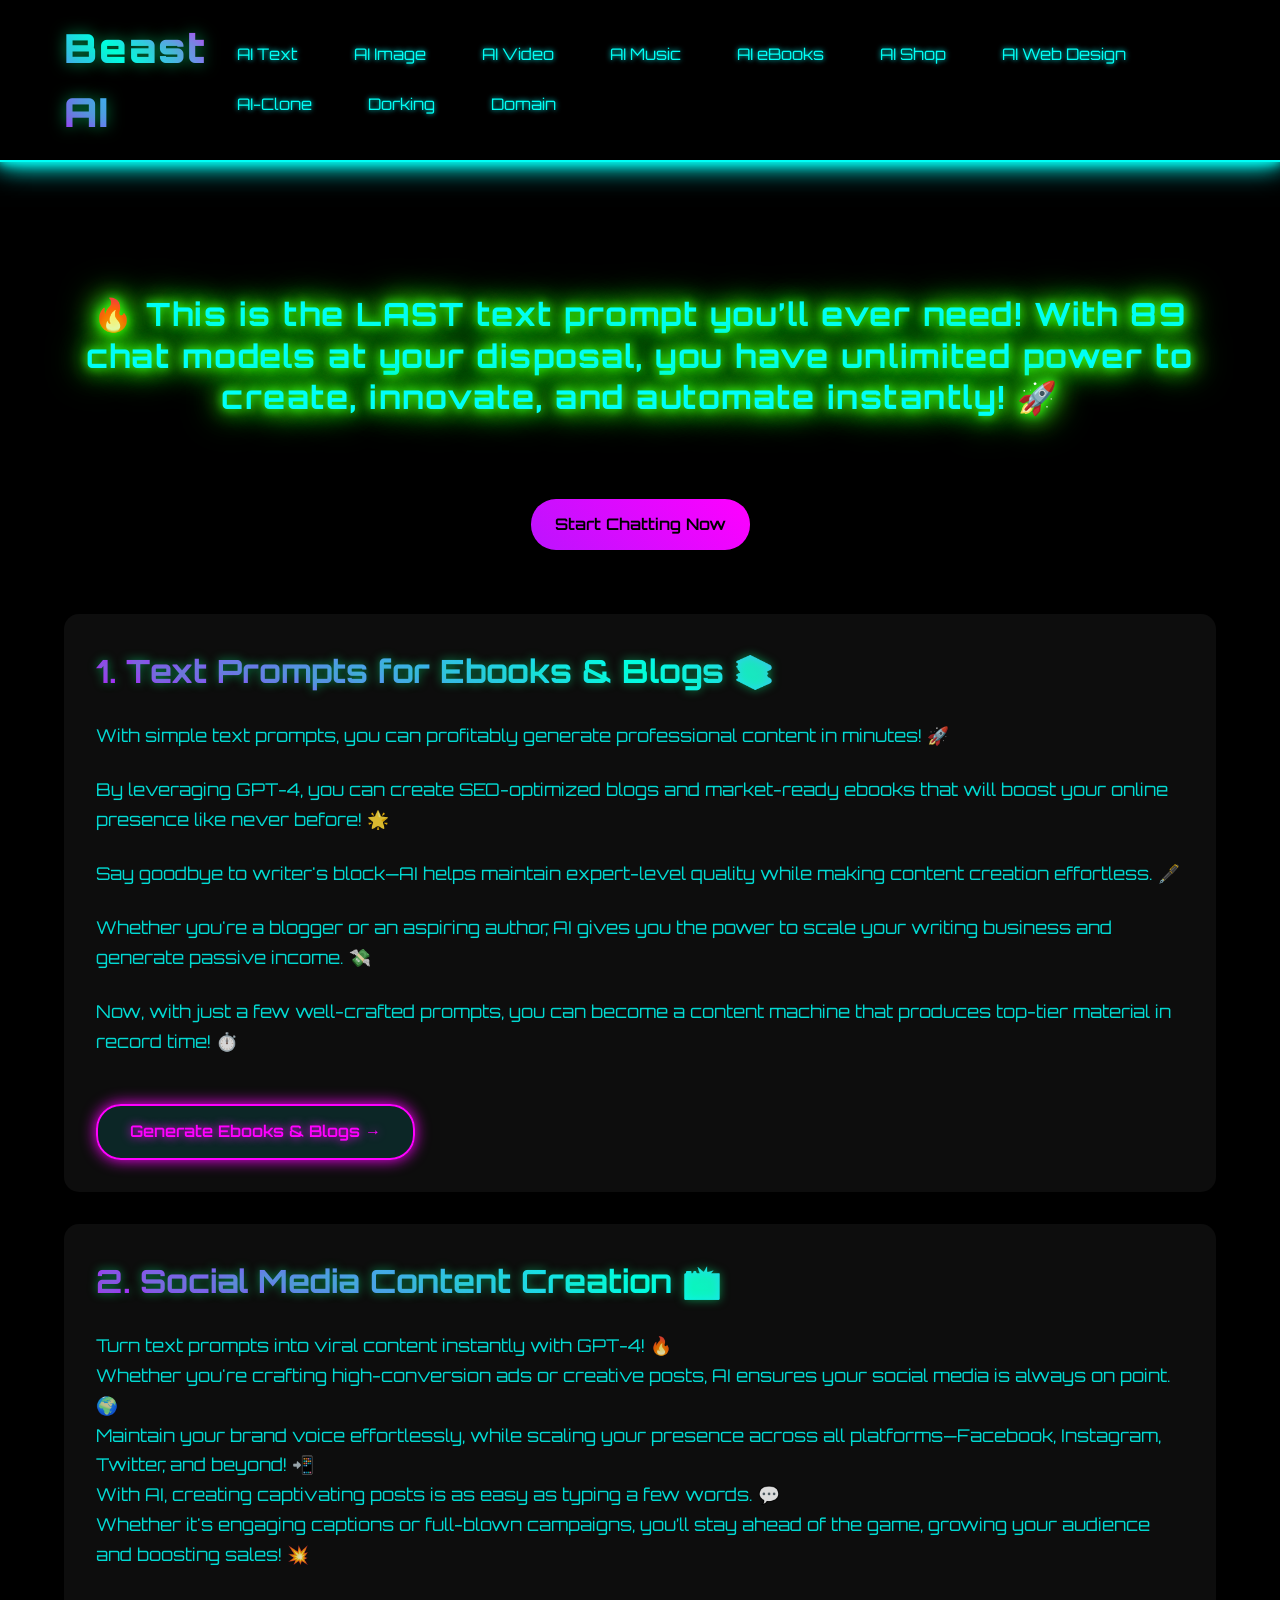
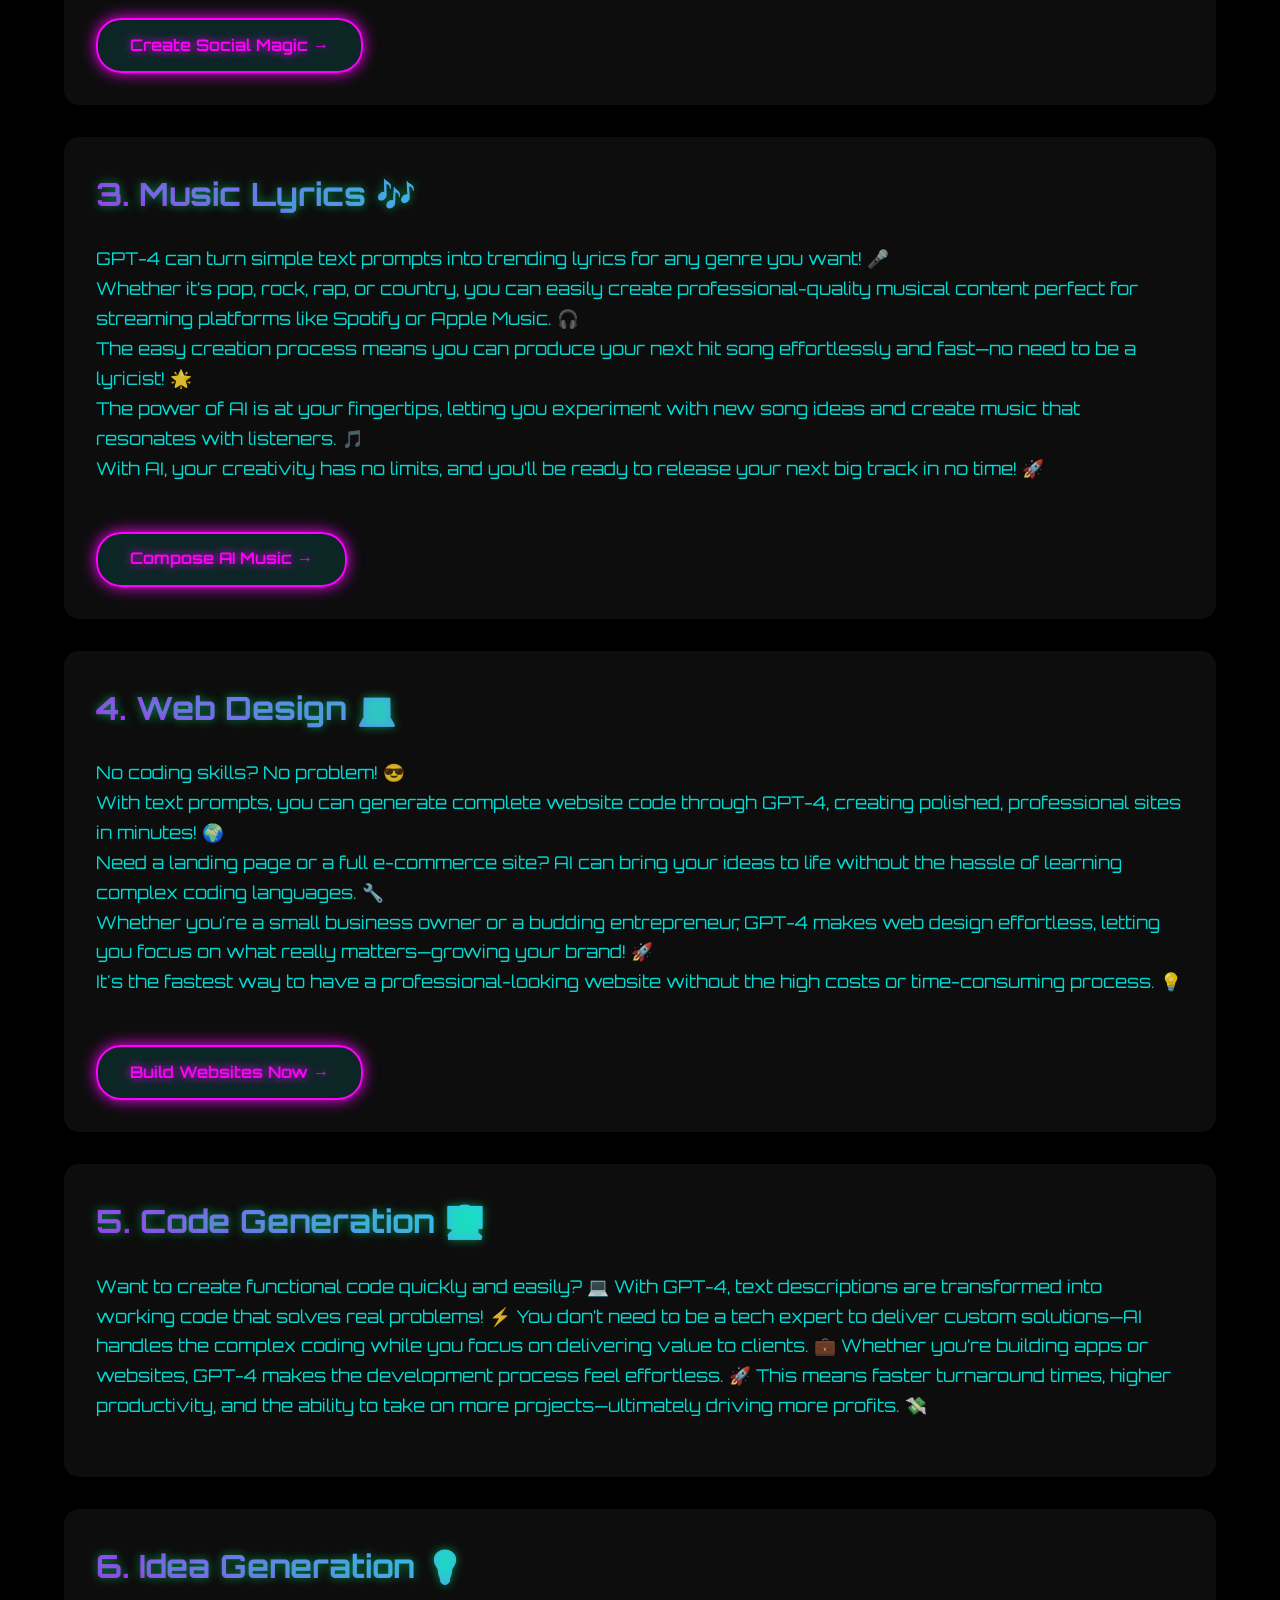
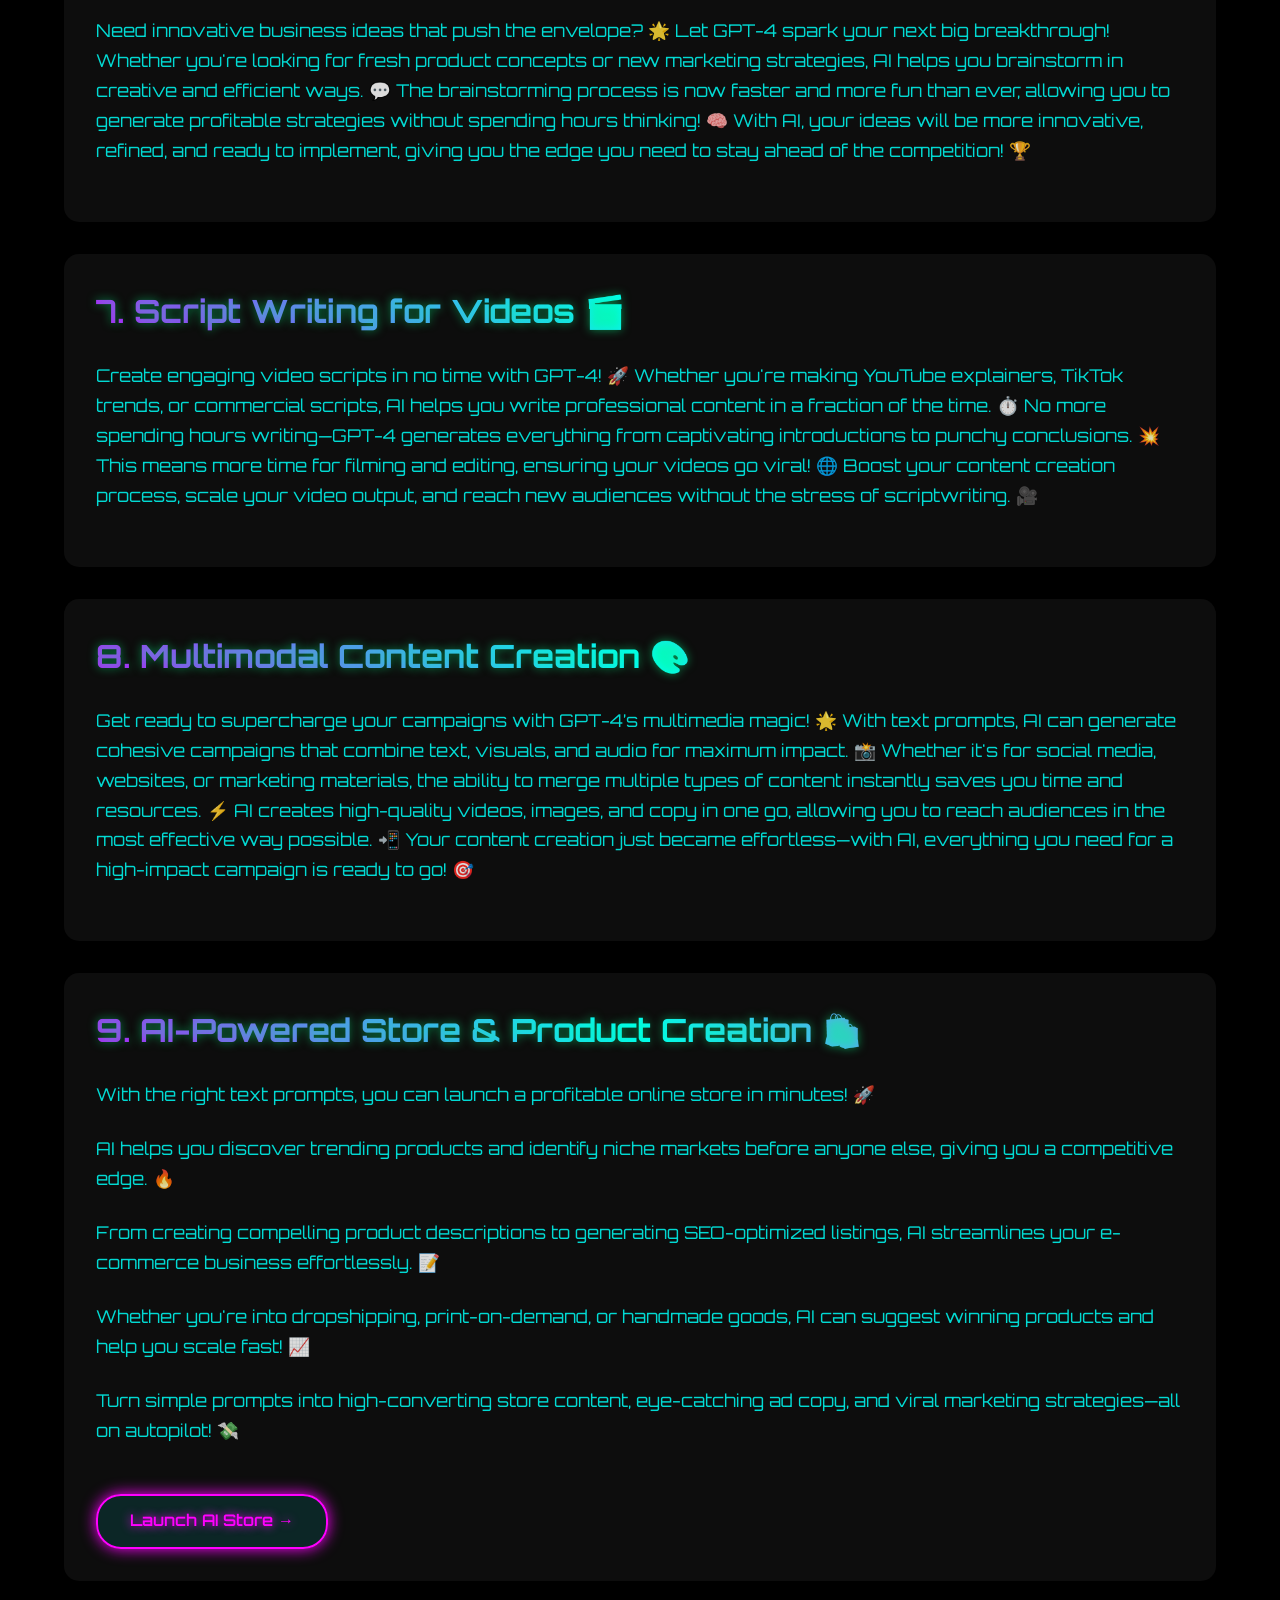
==== commit 8f7a2d0b: "Add files via upload" ====
--- a/index.html
+++ b/index.html
@@ -1,281 +1,431 @@
-<!DOCTYPE html>
-<html lang='en'>
-<head>
-    <meta charset='UTF-8'>
-    <meta name='viewport' content='width=device-width, initial-scale=1.0'>
-    <meta name='description' content=''>
-    <title>Conecat (Conecat) - Official Website</title>
-    
-    <!-- Favicon -->
-    <link rel='icon' type='image/x-icon' href='favicon.ico'>
-    
-    <!-- Fonts -->
-    <link rel='preconnect' href='https://fonts.googleapis.com'>
-    <link rel='preconnect' href='https://fonts.gstatic.com' crossorigin>
-    <link href='https://fonts.googleapis.com/css2?family=Poppins:wght@400;500;600;700;800&display=swap' rel='stylesheet'>
-    
-    <!-- SEO Tags -->
-    <meta property='og:title' content='Conecat (Conecat)'>
-    <meta property='og:description' content=''>
-    <meta property='og:type' content='website'>
-    <meta name='twitter:card' content='summary'>
-    
-    <!-- Stylesheets -->
-    <link rel='stylesheet' href='styles.css'>
-</head>
-<body class='template-bold'>
-    <header>
-        <div class='container'>
-            <nav>
-                <div class='logo'>
-                    <img src='logo.png' alt='Conecat Logo'>
-                    <span>Conecat</span>
-                </div>
-                <div class='nav-menu'>
-                    <a href='#about'>About</a>
-                    <a href='#tokenomics'>Tokenomics</a>
-                    <a href='#roadmap'>Roadmap</a>
-                </div>
-                <div class='social-menu'>
-                    <a href='https://x.com/NFTartistk' target='_blank'><svg class='social-icon' xmlns='http://www.w3.org/2000/svg' width='24' height='24' viewBox='0 0 24 24' fill='none' stroke='currentColor' stroke-width='2' stroke-linecap='round' stroke-linejoin='round'>
-            <path d='M22 4s-.7 2.1-2 3.4c1.6 10-9.4 17.3-18 11.6 2.2.1 4.4-.6 6-2C3 15.5.5 9.6 3 5c2.2 2.6 5.6 4.1 9 4-.9-4.2 4-6.6 7-3.8 1.1 0 3-1.2 3-1.2z'></path>
-        </svg></a>
-                    
-                </div>
-            </nav>
-        </div>
-    </header>
-
-    <div class='hero'>
-        <div class='hero-content'>
-            <h1 class='hero-title'>Conecat</h1>
-            <p class='hero-subtitle'>Revolutionizing DeFi with Conecat</p>
-            <div class='hero-cta'>
-                <a href='#' class='cta-button'>Buy Now</a>
-            </div>
-        </div>
-        <div class='hero-graphic'></div>
-    </div>
-
-    <main>
-        <section id='about' class='section-about'>
-            <div class='container'>
-                <h2 class='section-title'><span>About</span> Conecat</h2>
-                <div class='about-content'>
-                    
-<div class='bold-about'>
-    <div class='about-highlight'>
-        <h3>Revolutionary <span>Crypto</span></h3>
-        <p>Conecat is changing the future of decentralized finance with cutting-edge blockchain technology and a community-focused approach.</p>
-    </div>
-    <div class='about-details'>
-        <div class='about-point'>
-            <div class='about-point-icon'>🔥</div>
-            <div class='about-point-text'>
-                <h4>Built for Everyone</h4>
-                <p>Simple to use, powerful features, accessible to all</p>
-            </div>
-        </div>
-        <div class='about-point'>
-            <div class='about-point-icon'>💎</div>
-            <div class='about-point-text'>
-                <h4>Holding Rewards</h4>
-                <p>Innovative tokenomics that reward our loyal community</p>
-            </div>
-        </div>
-        <div class='about-point'>
-            <div class='about-point-icon'>🚀</div>
-            <div class='about-point-text'>
-                <h4>Growing Ecosystem</h4>
-                <p>Continuous development with regular updates</p>
-            </div>
-        </div>
-    </div>
-</div>
-                </div>
-            </div>
-        </section>
-
-        <section id='tokenomics' class='section-tokenomics'>
-            <div class='container'>
-                <h2 class='section-title'><span>Token</span> Economics</h2>
-                <div class='tokenomics-grid'>
-                    
-<div class='token-card'>
-    <div class='token-symbol'>Conecat</div>
-    <div class='token-stats'>
-        <div class='token-stat'>
-            <span>Total Supply</span>
-            <strong>1,000,000,000</strong>
-        </div>
-        <div class='token-stat'>
-            <span>Decimals</span>
-            <strong>18</strong>
-        </div>
-        <div class='token-stat'>
-            <span>Network</span>
-            <strong>BNB Chain</strong>
-        </div>
-    </div>
-</div>
-
-<div class='distribution-card'>
-    <h3>Token Distribution</h3>
-    <div class='distribution-items'>
-        <div class='distribution-item'>
-            <div class='distribution-percentage'>50%</div>
-            <div class='distribution-label'>Liquidity</div>
-            <div class='distribution-bar' style='width: 100%'></div>
-        </div>
-        <div class='distribution-item'>
-            <div class='distribution-percentage'>20%</div>
-            <div class='distribution-label'>Development</div>
-            <div class='distribution-bar' style='width: 40%'></div>
-        </div>
-        <div class='distribution-item'>
-            <div class='distribution-percentage'>15%</div>
-            <div class='distribution-label'>Marketing</div>
-            <div class='distribution-bar' style='width: 30%'></div>
-        </div>
-        <div class='distribution-item'>
-            <div class='distribution-percentage'>10%</div>
-            <div class='distribution-label'>Team</div>
-            <div class='distribution-bar' style='width: 20%'></div>
-        </div>
-        <div class='distribution-item'>
-            <div class='distribution-percentage'>5%</div>
-            <div class='distribution-label'>Community</div>
-            <div class='distribution-bar' style='width: 10%'></div>
-        </div>
-    </div>
-</div>
-                </div>
-            </div>
-        </section>
-
-        <section id='features' class='section-features'>
-            <div class='container'>
-                <h2 class='section-title'><span>Key</span> Features</h2>
-                <div class='features-boxes'>
-                    
-<div class='feature-box'>
-    <div class='feature-icon'>🔒</div>
-    <h3>Maximum Security</h3>
-    <p>Built on proven blockchain technology with regular security audits.</p>
-</div>
-
-<div class='feature-box'>
-    <div class='feature-icon'>⚡</div>
-    <h3>Lightning Fast</h3>
-    <p>Rapid transactions with minimal fees, making everyday use practical.</p>
-</div>
-
-<div class='feature-box'>
-    <div class='feature-icon'>👑</div>
-    <h3>Holder Rewards</h3>
-    <p>Innovative tokenomics that reward loyal community members.</p>
-</div>
-
-<div class='feature-box'>
-    <div class='feature-icon'>🌐</div>
-    <h3>Global Community</h3>
-    <p>Join thousands of holders from around the world in our growing ecosystem.</p>
-</div>
-                </div>
-            </div>
-        </section>
-
-        <section id='roadmap' class='section-roadmap'>
-            <div class='container'>
-                <h2 class='section-title'><span>Our</span> Roadmap</h2>
-                <div class='roadmap'>
-                    
-<div class='bold-roadmap'>
-    <div class='roadmap-phase'>
-        <div class='phase-header'>
-            <div class='phase-number'>01</div>
-            <h3>Launch Phase</h3>
-        </div>
-        <div class='phase-content'>
-            <ul>
-                <li>Token Launch</li>
-                <li>Website Deployment</li>
-                <li>Initial Marketing Campaign</li>
-                <li>Community Building</li>
-            </ul>
-        </div>
-    </div>
-    
-    <div class='roadmap-phase'>
-        <div class='phase-header'>
-            <div class='phase-number'>02</div>
-            <h3>Growth Phase</h3>
-        </div>
-        <div class='phase-content'>
-            <ul>
-                <li>Exchange Listings</li>
-                <li>Partnership Announcements</li>
-                <li>Community Expansion</li>
-                <li>Marketing Intensification</li>
-            </ul>
-        </div>
-    </div>
-    
-    <div class='roadmap-phase'>
-        <div class='phase-header'>
-            <div class='phase-number'>03</div>
-            <h3>Ecosystem Phase</h3>
-        </div>
-        <div class='phase-content'>
-            <ul>
-                <li>Platform Development</li>
-                <li>Additional Utility</li>
-                <li>Major Exchange Listings</li>
-                <li>Expanded Use Cases</li>
-            </ul>
-        </div>
-    </div>
-</div>
-                </div>
-            </div>
-        </section>
-
-        <section class='section-cta'>
-            <div class='container'>
-                <h2>Join the Conecat community</h2>
-                <div class='cta-buttons'>
-                    <a href='https://x.com/NFTartistk' target='_blank' class='social-cta twitter'><svg class='social-icon' xmlns='http://www.w3.org/2000/svg' width='24' height='24' viewBox='0 0 24 24' fill='none' stroke='currentColor' stroke-width='2' stroke-linecap='round' stroke-linejoin='round'>
-            <path d='M22 4s-.7 2.1-2 3.4c1.6 10-9.4 17.3-18 11.6 2.2.1 4.4-.6 6-2C3 15.5.5 9.6 3 5c2.2 2.6 5.6 4.1 9 4-.9-4.2 4-6.6 7-3.8 1.1 0 3-1.2 3-1.2z'></path>
-        </svg> <span>Twitter</span></a>
-                    
-                </div>
-            </div>
-        </section>
-    </main>
-
-    <footer>
-        <div class='container'>
-            <div class='footer-content'>
-                <div class='footer-brand'>
-                    <img src='logo.png' alt='Conecat Logo'>
-                    <h3>Conecat</h3>
-                </div>
-                <div class='footer-links'>
-                    <a href='#about'>About</a>
-                    <a href='#tokenomics'>Tokenomics</a>
-                    <a href='#roadmap'>Roadmap</a>
-                </div>
-                <div class='footer-social'>
-                    <a href='https://x.com/NFTartistk' target='_blank'><svg class='social-icon' xmlns='http://www.w3.org/2000/svg' width='24' height='24' viewBox='0 0 24 24' fill='none' stroke='currentColor' stroke-width='2' stroke-linecap='round' stroke-linejoin='round'>
-            <path d='M22 4s-.7 2.1-2 3.4c1.6 10-9.4 17.3-18 11.6 2.2.1 4.4-.6 6-2C3 15.5.5 9.6 3 5c2.2 2.6 5.6 4.1 9 4-.9-4.2 4-6.6 7-3.8 1.1 0 3-1.2 3-1.2z'></path>
-        </svg></a>
-                    
-                </div>
-            </div>
-            <div class='copyright'>
-                <p>&copy; 2025 Conecat (Conecat). All rights reserved.</p>
-            </div>
-        </div>
-    </footer>
-</body>
+<html lang="en">
+<head>
+    <meta charset="UTF-8">
+    <meta name="viewport" content="width=device-width, initial-scale=1.0">
+    <title>Beast AI - Ultimate AI Creativity Platform</title>
+    <style>
+    :root {
+        --primary: #000000;
+        --secondary: #00fff7;
+        --accent: #00fff7;
+        --gradient-1: #bc13fe;
+        --gradient-2: #00fff7;
+        --neon-pink: #ff00ff;
+        --neon-glow: 0 0 10px var(--secondary), 0 0 20px var(--secondary), 0 0 30px var(--secondary);
+        --neon-green: #39ff14;
+    }
+
+    * {
+        margin: 0;
+        padding: 0;
+        box-sizing: border-box;
+    }
+
+    body {
+        background: var(--primary);
+        color: var(--secondary);
+        font-family: 'Orbitron', sans-serif;
+        line-height: 1.6;
+    }
+
+    .container {
+        max-width: 1200px;
+        margin: 0 auto;
+        padding: 0 1.5rem;
+    }
+
+    .navbar {
+        background: rgba(0, 0, 0, 0.95);
+        padding: 1rem 0;
+        position: fixed;
+        width: 100%;
+        top: 0;
+        z-index: 1000;
+        border-bottom: 2px solid var(--secondary);
+        box-shadow: var(--neon-glow);
+    }
+
+    .nav-container {
+        display: flex;
+        justify-content: space-between;
+        align-items: center;
+        max-width: 1200px;
+        margin: 0 auto;
+        padding: 0 1.5rem;
+    }
+
+    .menu-items {
+        display: flex;
+        gap: 1.5rem;
+        list-style: none;
+        flex-wrap: wrap;
+    }
+
+    .menu-items li a {
+        color: var(--secondary);
+        text-decoration: none;
+        font-size: 1rem;
+        padding: 0.5rem 1rem;
+        border-radius: 15px;
+        transition: all 0.3s ease;
+        text-shadow: 0 0 5px var(--secondary);
+    }
+
+    .menu-items li a:hover {
+        background: rgba(0, 255, 247, 0.1);
+        box-shadow: 0 0 15px var(--secondary);
+    }
+
+    .hamburger {
+        display: none;
+        cursor: pointer;
+        background: rgba(0, 255, 247, 0.1);
+        border: 2px solid var(--secondary);
+        border-radius: 10px;
+        padding: 0.5rem;
+        box-shadow: var(--neon-glow);
+    }
+
+    .hamburger div {
+        width: 25px;
+        height: 3px;
+        background: var(--secondary);
+        margin: 5px 0;
+        transition: all 0.3s ease;
+        box-shadow: 0 0 5px var(--secondary);
+    }
+
+    @media (max-width: 1024px) {
+        .menu-items {
+            display: none;
+            position: fixed;
+            top: 80px;
+            left: 0;
+            width: 100%;
+            background: rgba(0, 0, 0, 0.95);
+            padding: 2rem;
+            flex-direction: column;
+            align-items: center;
+            border-bottom: 2px solid var(--secondary);
+            box-shadow: var(--neon-glow);
+        }
+
+        .menu-items.active {
+            display: flex;
+        }
+
+        .hamburger {
+            display: block;
+        }
+    }
+
+    .logo {
+        font-size: 2.5rem;
+        font-weight: 900;
+        text-decoration: none;
+        color: var(--secondary);
+        text-shadow: var(--neon-glow);
+        letter-spacing: 2px;
+    }
+
+    .gradient-text {
+        background: linear-gradient(45deg, var(--gradient-1), var(--gradient-2), var(--neon-pink));
+        -webkit-background-clip: text;
+        -webkit-text-fill-color: transparent;
+        text-shadow: 0 0 15px rgba(0,255,136,0.5);
+    }
+
+    .section-link {
+        display: inline-block;
+        margin: 1.5rem auto 0;
+        padding: 0.8rem 2rem;
+        background: rgba(0, 255, 247, 0.1);
+        border: 2px solid var(--neon-pink);
+        border-radius: 25px;
+        color: var(--neon-pink);
+        text-decoration: none;
+        font-weight: 600;
+        transition: all 0.3s ease;
+        text-shadow: 0 0 10px var(--neon-pink);
+        box-shadow: 0 0 15px var(--neon-pink);
+    }
+
+    .section-link:hover {
+        background: rgba(0, 255, 247, 0.2);
+        transform: scale(1.05);
+        box-shadow: 0 0 25px var(--neon-pink), 0 0 15px var(--secondary);
+    }
+
+    .hero {
+        margin-top: 230px; 
+        padding: 4rem 0;
+        text-align: center;
+    }
+
+    .hero h1 {
+        font-size: 2rem;
+        line-height: 1.3;
+        max-width: 1200px;
+        margin: 0 auto 2rem;
+        color: var(--secondary);
+        text-shadow: 0 0 10px var(--neon-green),
+                   0 0 20px var(--neon-green),
+                   0 0 30px var(--neon-green),
+                   0 0 40px var(--neon-green);
+        letter-spacing: 1.5px;
+    }
+
+    .hero-content {
+        display: flex;
+        flex-direction: column;
+        align-items: center;
+        gap: 3rem; 
+    }
+
+    .model-list,
+    .model-pill,
+    .feature-list {
+        display: none;
+    }
+
+    .feature-card {
+        background: rgba(255, 255, 255, 0.05);
+        border-radius: 15px;
+        padding: 2rem;
+        margin-bottom: 2rem;
+        transition: transform 0.3s ease;
+    }
+
+    .feature-card h3 {
+        font-size: 2rem;
+        margin-bottom: 1.5rem;
+        text-shadow: 0 0 10px rgba(0,255,136,0.5);
+    }
+
+    .feature-card .content p {
+        font-size: 1.1rem;
+        line-height: 1.7;
+        margin: 1.5rem 0;
+        color: rgba(0, 255, 247, 0.85);
+    }
+
+    .btn {
+        display: inline-block;
+        background: linear-gradient(45deg, var(--gradient-1), var(--neon-pink));
+        color: var(--primary);
+        padding: 0.8rem 1.5rem;
+        border-radius: 25px;
+        text-decoration: none;
+        font-weight: 600;
+        transition: transform 0.2s ease;
+        position: relative;
+        overflow: hidden;
+    }
+
+    .btn::after {
+        content: '';
+        position: absolute;
+        top: 0;
+        left: -100%;
+        width: 100%;
+        height: 100%;
+        background: linear-gradient(
+            90deg,
+            transparent,
+            rgba(255,255,255,0.4),
+            transparent
+        );
+        transition: 0.5s;
+    }
+
+    .btn:hover {
+        transform: scale(1.05);
+    }
+
+    .btn:hover::after {
+        left: 100%;
+    }
+
+    .feature-card:hover {
+        transform: translateY(-10px);
+        box-shadow: 0 0 15px var(--accent);
+    }
+
+    @media (max-width: 768px) {
+        .hero h1 {
+            font-size: 1.5rem;
+        }
+
+        .feature-card h3 {
+            font-size: 1.5rem;
+        }
+
+        .feature-card .content p {
+            font-size: 1rem;
+        }
+    }
+    @keyframes neon-pulse {
+        0% { box-shadow: 0 0 5px var(--secondary), 0 0 5px var(--neon-pink); }
+        100% { box-shadow: 0 0 20px var(--secondary), 0 0 30px var(--secondary), 0 0 20px var(--neon-pink); }
+    }
+    </style>
+    <link href="https://fonts.googleapis.com/css2?family=Orbitron:wght@400;700;900&display=swap" rel="stylesheet">
+    <link rel="stylesheet" href="https://cdnjs.cloudflare.com/ajax/libs/font-awesome/6.0.0/css/all.min.css">
+</head>
+<body>
+    <nav class="navbar">
+        <div class="nav-container">
+            <a href="https://lmarena.ai" class="logo gradient-text">Beast AI</a>
+            <ul class="menu-items">
+                <li><a href="https://711131719.xyz/beastai">AI Text</a></li>
+                <li><a href="https://711131719.xyz/image">AI Image</a></li>
+                <li><a href="https://711131719.xyz/videoai">AI Video</a></li>
+                <li><a href="https://www.711131719.xyz/aimusic">AI Music</a></li>
+                <li><a href="https://711131719.xyz/ebooks">AI eBooks</a></li>
+                <li><a href="https://www.711131719.xyz/shop">AI Shop</a></li>
+                <li><a href="https://711131719.xyz/websim/home">AI Web Design</a></li>
+                <li><a href="https://711131719.xyz/aiclone">AI-Clone</a></li>
+                <li><a href="https://711131719.xyz/dork">Dorking</a></li>
+                <li><a href="https://711131719.xyz/github-pages">Domain</a></li>
+            </ul>
+            <div class="hamburger">
+                <div></div>
+                <div></div>
+                <div></div>
+            </div>
+        </div>
+    </nav>
+
+    <section class="hero">
+        <div class="container">
+            <div class="hero-content">
+                <h1>🔥 This is the LAST text prompt you’ll ever need! With 89 chat models at your disposal, you have unlimited power to create, innovate, and automate instantly! 🚀 </h1>
+                <a href="https://lmarena.ai" class="btn" target="_blank">Start Chatting Now</a>
+            </div>
+        </div>
+    </section>
+
+    <section class="features">
+        <div class="container">
+            <div class="feature-card">
+                <h3 class="gradient-text">1. Text Prompts for Ebooks & Blogs 📚</h3>
+                <div class="content">
+                    <p>With simple text prompts, you can profitably generate professional content in minutes! 🚀</p>
+                    <p>By leveraging GPT-4, you can create SEO-optimized blogs and market-ready ebooks that will boost your online presence like never before! 🌟</p>
+                    <p>Say goodbye to writer's block—AI helps maintain expert-level quality while making content creation effortless. 🖋️</p>
+                    <p>Whether you're a blogger or an aspiring author, AI gives you the power to scale your writing business and generate passive income. 💸</p>
+                    <p>Now, with just a few well-crafted prompts, you can become a content machine that produces top-tier material in record time! ⏱️</p>
+                    <a href="https://711131719.xyz/ebooks" class="section-link">Generate Ebooks & Blogs →</a>
+                </div>
+            </div>
+
+            <div class="feature-card">
+                <h3 class="gradient-text">2. Social Media Content Creation 📸</h3>
+                <div class="content">
+                    <p>Turn text prompts into viral content instantly with GPT-4! 🔥<br>
+                    Whether you're crafting high-conversion ads or creative posts, AI ensures your social media is always on point. 🌍<br>
+                    Maintain your brand voice effortlessly, while scaling your presence across all platforms—Facebook, Instagram, Twitter, and beyond! 📲<br>
+                    With AI, creating captivating posts is as easy as typing a few words. 💬<br>
+                    Whether it's engaging captions or full-blown campaigns, you’ll stay ahead of the game, growing your audience and boosting sales! 💥</p>
+                    <a href="https://711131719.xyz/dork" class="section-link">Create Social Magic →</a>
+                </div>
+            </div>
+
+            <div class="feature-card">
+                <h3 class="gradient-text">3. Music Lyrics 🎶</h3>
+                <div class="content">
+                    <p>GPT-4 can turn simple text prompts into trending lyrics for any genre you want! 🎤<br>
+                    Whether it’s pop, rock, rap, or country, you can easily create professional-quality musical content perfect for streaming platforms like Spotify or Apple Music. 🎧<br>
+                    The easy creation process means you can produce your next hit song effortlessly and fast—no need to be a lyricist! 🌟<br>
+                    The power of AI is at your fingertips, letting you experiment with new song ideas and create music that resonates with listeners. 🎵<br>
+                    With AI, your creativity has no limits, and you’ll be ready to release your next big track in no time! 🚀</p>
+                    <a href="https://711131719.xyz/aimusic" class="section-link">Compose AI Music →</a>
+                </div>
+            </div>
+
+            <div class="feature-card">
+                <h3 class="gradient-text">4. Web Design 💻</h3>
+                <div class="content">
+                    <p>No coding skills? No problem! 😎<br>
+                    With text prompts, you can generate complete website code through GPT-4, creating polished, professional sites in minutes! 🌍<br>
+                    Need a landing page or a full e-commerce site? AI can bring your ideas to life without the hassle of learning complex coding languages. 🔧<br>
+                    Whether you're a small business owner or a budding entrepreneur, GPT-4 makes web design effortless, letting you focus on what really matters—growing your brand! 🚀<br>
+                    It's the fastest way to have a professional-looking website without the high costs or time-consuming process. 💡</p>
+                    <a href="https://711131719.xyz/websim/home.html" class="section-link">Build Websites Now →</a>
+                </div>
+            </div>
+
+            <div class="feature-card">
+                <h3 class="gradient-text">5. Code Generation 👨‍💻</h3>
+                <div class="content">
+                    <p>Want to create functional code quickly and easily? 💻 With GPT-4, text descriptions are transformed into working code that solves real problems! ⚡ You don’t need to be a tech expert to deliver custom solutions—AI handles the complex coding while you focus on delivering value to clients. 💼 Whether you’re building apps or websites, GPT-4 makes the development process feel effortless. 🚀 This means faster turnaround times, higher productivity, and the ability to take on more projects—ultimately driving more profits. 💸</p>
+                </div>
+            </div>
+
+            <div class="feature-card">
+                <h3 class="gradient-text">6. Idea Generation 💡</h3>
+                <div class="content">
+                    <p>Need innovative business ideas that push the envelope? 🌟 Let GPT-4 spark your next big breakthrough! Whether you're looking for fresh product concepts or new marketing strategies, AI helps you brainstorm in creative and efficient ways. 💬 The brainstorming process is now faster and more fun than ever, allowing you to generate profitable strategies without spending hours thinking! 🧠 With AI, your ideas will be more innovative, refined, and ready to implement, giving you the edge you need to stay ahead of the competition! 🏆</p>
+                </div>
+            </div>
+
+            <div class="feature-card">
+                <h3 class="gradient-text">7. Script Writing for Videos 🎬</h3>
+                <div class="content">
+                    <p>Create engaging video scripts in no time with GPT-4! 🚀 Whether you're making YouTube explainers, TikTok trends, or commercial scripts, AI helps you write professional content in a fraction of the time. ⏱️ No more spending hours writing—GPT-4 generates everything from captivating introductions to punchy conclusions. 💥 This means more time for filming and editing, ensuring your videos go viral! 🌐 Boost your content creation process, scale your video output, and reach new audiences without the stress of scriptwriting. 🎥</p>
+                </div>
+            </div>
+
+            <div class="feature-card">
+                <h3 class="gradient-text">8. Multimodal Content Creation 🎨</h3>
+                <div class="content">
+                    <p>Get ready to supercharge your campaigns with GPT-4’s multimedia magic! 🌟 With text prompts, AI can generate cohesive campaigns that combine text, visuals, and audio for maximum impact. 📸 Whether it's for social media, websites, or marketing materials, the ability to merge multiple types of content instantly saves you time and resources. ⚡ AI creates high-quality videos, images, and copy in one go, allowing you to reach audiences in the most effective way possible. 📲 Your content creation just became effortless—with AI, everything you need for a high-impact campaign is ready to go! 🎯</p>
+                </div>
+            </div>
+
+            <div class="feature-card">
+                <h3 class="gradient-text">9. AI-Powered Store & Product Creation 🛍️</h3>
+                <div class="content">
+                    <p>With the right text prompts, you can launch a profitable online store in minutes! 🚀</p>
+                    <p>AI helps you discover trending products and identify niche markets before anyone else, giving you a competitive edge. 🔥</p>
+                    <p>From creating compelling product descriptions to generating SEO-optimized listings, AI streamlines your e-commerce business effortlessly. 📝</p>
+                    <p>Whether you're into dropshipping, print-on-demand, or handmade goods, AI can suggest winning products and help you scale fast! 📈</p>
+                    <p>Turn simple prompts into high-converting store content, eye-catching ad copy, and viral marketing strategies—all on autopilot! 💸</p>
+                    <a href="https://711131719.xyz/shop" class="section-link">Launch AI Store →</a>
+                </div>
+            </div>
+        </div>
+    </section>
+
+    <script>
+    document.addEventListener('DOMContentLoaded', () => {
+        // Add random neon glow animation to feature cards
+        document.querySelectorAll('.feature-card').forEach(card => {
+            card.style.animation = `neon-pulse ${Math.random()*2 + 3}s infinite alternate`;
+        });
+
+        // Menu toggle functionality
+        const hamburger = document.querySelector('.hamburger');
+        const menuItems = document.querySelector('.menu-items');
+
+        hamburger.addEventListener('click', () => {
+            menuItems.classList.toggle('active');
+        });
+
+        // Close menu when clicking outside
+        document.addEventListener('click', (e) => {
+            if (!hamburger.contains(e.target) && !menuItems.contains(e.target)) {
+                menuItems.classList.remove('active');
+            }
+        });
+
+        // Close menu when window is resized above mobile breakpoint
+        window.addEventListener('resize', () => {
+            if (window.innerWidth > 1024) {
+                menuItems.classList.remove('active');
+            }
+        });
+    });
+    </script>
+</body>
 </html>
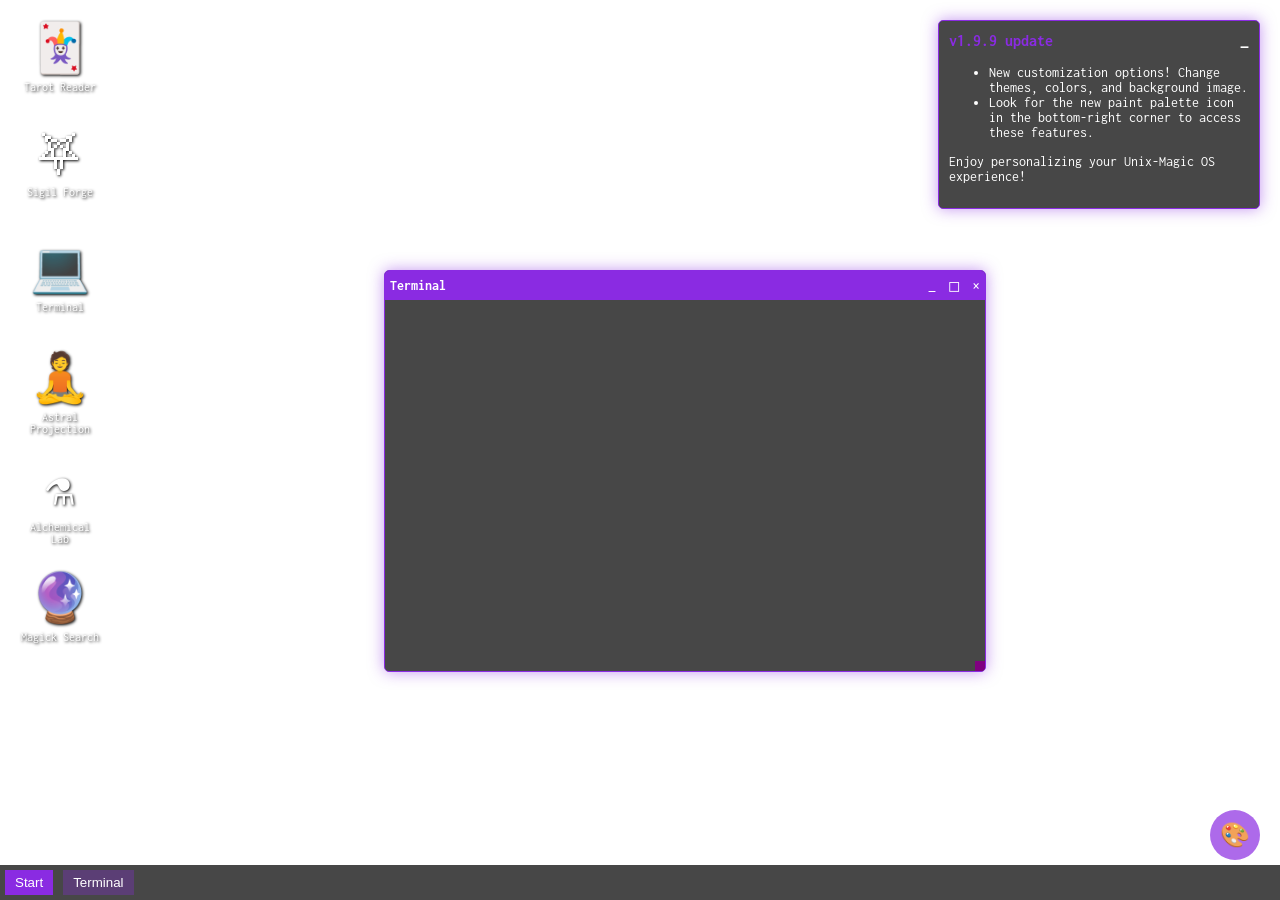
==== commit 2394053e: "Add files via upload" ====
--- a/index.html
+++ b/index.html
@@ -1,431 +1,693 @@
-<html lang="en">
+<html>
+
 <head>
     <meta charset="UTF-8">
-    <meta name="viewport" content="width=device-width, initial-scale=1.0">
-    <title>Beast AI - Ultimate AI Creativity Platform</title>
+    <title>Unix-Magic OS - Chaos Magick Edition</title>
+    <link href="https://fonts.googleapis.com/css2?family=Inconsolata&display=swap" rel="stylesheet">
     <style>
-    :root {
-        --primary: #000000;
-        --secondary: #00fff7;
-        --accent: #00fff7;
-        --gradient-1: #bc13fe;
-        --gradient-2: #00fff7;
-        --neon-pink: #ff00ff;
-        --neon-glow: 0 0 10px var(--secondary), 0 0 20px var(--secondary), 0 0 30px var(--secondary);
-        --neon-green: #39ff14;
-    }
-
-    * {
-        margin: 0;
-        padding: 0;
-        box-sizing: border-box;
-    }
-
-    body {
-        background: var(--primary);
-        color: var(--secondary);
-        font-family: 'Orbitron', sans-serif;
-        line-height: 1.6;
-    }
-
-    .container {
-        max-width: 1200px;
-        margin: 0 auto;
-        padding: 0 1.5rem;
-    }
-
-    .navbar {
-        background: rgba(0, 0, 0, 0.95);
-        padding: 1rem 0;
-        position: fixed;
-        width: 100%;
-        top: 0;
-        z-index: 1000;
-        border-bottom: 2px solid var(--secondary);
-        box-shadow: var(--neon-glow);
-    }
-
-    .nav-container {
-        display: flex;
-        justify-content: space-between;
-        align-items: center;
-        max-width: 1200px;
-        margin: 0 auto;
-        padding: 0 1.5rem;
-    }
-
-    .menu-items {
-        display: flex;
-        gap: 1.5rem;
-        list-style: none;
-        flex-wrap: wrap;
-    }
-
-    .menu-items li a {
-        color: var(--secondary);
-        text-decoration: none;
-        font-size: 1rem;
-        padding: 0.5rem 1rem;
-        border-radius: 15px;
-        transition: all 0.3s ease;
-        text-shadow: 0 0 5px var(--secondary);
-    }
-
-    .menu-items li a:hover {
-        background: rgba(0, 255, 247, 0.1);
-        box-shadow: 0 0 15px var(--secondary);
-    }
-
-    .hamburger {
-        display: none;
-        cursor: pointer;
-        background: rgba(0, 255, 247, 0.1);
-        border: 2px solid var(--secondary);
-        border-radius: 10px;
-        padding: 0.5rem;
-        box-shadow: var(--neon-glow);
-    }
-
-    .hamburger div {
-        width: 25px;
-        height: 3px;
-        background: var(--secondary);
-        margin: 5px 0;
-        transition: all 0.3s ease;
-        box-shadow: 0 0 5px var(--secondary);
-    }
-
-    @media (max-width: 1024px) {
-        .menu-items {
-            display: none;
+        :root {
+            --primary-color: #8a2be2;
+            --text-color: #ffffff;
+            --window-bg: rgba(25, 25, 25, 0.8);
+        }
+
+        body,
+        html {
+            margin: 0;
+            padding: 0;
+            height: 100%;
+            font-family: 'Inconsolata', monospace;
+            background: url('https://64.media.tumblr.com/c0502e4e71f5d9dc5f74da94d02e8733/49ca5cada7bd509a-50/s2048x3072/10f0268ef447985818a15631cc6a143df47f002c.gif') no-repeat center center fixed;
+            background-size: cover;
+            overflow: hidden;
+            color: var(--text-color);
+        }
+
+        .desktop {
+            width: 100%;
+            height: 100%;
+            position: relative;
+        }
+
+        .icon {
+            width: 80px;
+            height: 90px;
+            position: absolute;
+            text-align: center;
+            cursor: pointer;
+            color: #fff;
+            text-shadow: 1px 1px 3px #000;
+            font-size: 12px;
+            transition: transform 0.3s ease;
+        }
+
+        .icon:hover {
+            transform: scale(1.1);
+        }
+
+        .icon-emoji {
+            font-size: 48px;
+            margin-bottom: 5px;
+        }
+
+        .small-icon {
             position: fixed;
-            top: 80px;
+            bottom: 40px;
+            right: 20px;
+            width: 50px;
+            height: 50px;
+            background-color: rgba(138, 43, 226, 0.7);
+            border-radius: 50%;
+            display: flex;
+            justify-content: center;
+            align-items: center;
+            cursor: pointer;
+            transition: transform 0.3s ease;
+        }
+
+        .small-icon:hover {
+            transform: scale(1.1);
+        }
+
+        .small-icon-emoji {
+            font-size: 24px;
+        }
+
+        .window {
+            position: absolute;
+            background-color: var(--window-bg);
+            border: 1px solid var(--primary-color);
+            border-radius: 5px;
+            box-shadow: 0 0 15px rgba(138, 43, 226, 0.5);
+            overflow: hidden;
+            min-width: 300px;
+            min-height: 200px;
+            transition: box-shadow 0.3s ease;
+        }
+
+        .window:hover {
+            box-shadow: 0 0 25px rgba(138, 43, 226, 0.8);
+        }
+
+        .window-header {
+            background-color: var(--primary-color);
+            color: #fff;
+            padding: 5px;
+            cursor: move;
+            display: flex;
+            justify-content: space-between;
+            align-items: center;
+        }
+
+        .window-title {
+            margin: 0;
+            font-size: 14px;
+        }
+
+        .window-controls span {
+            margin-left: 5px;
+            cursor: pointer;
+            transition: color 0.3s ease;
+        }
+
+        .window-controls span:hover {
+            color: #ffd700;
+        }
+
+        .window-content {
+            height: calc(100% - 25px);
+        }
+
+        .window-content iframe {
+            width: 100%;
+            height: 100%;
+            border: none;
+        }
+
+        .taskbar {
+            position: fixed;
+            bottom: 0;
             left: 0;
             width: 100%;
-            background: rgba(0, 0, 0, 0.95);
-            padding: 2rem;
-            flex-direction: column;
+            background-color: rgba(25, 25, 25, 0.8);
+            color: #fff;
+            padding: 5px;
+            display: flex;
+            justify-content: flex-start;
             align-items: center;
-            border-bottom: 2px solid var(--secondary);
-            box-shadow: var(--neon-glow);
-        }
-
-        .menu-items.active {
+        }
+
+        .start-button {
+            background-color: var(--primary-color);
+            color: #fff;
+            border: none;
+            padding: 5px 10px;
+            margin-right: 10px;
+            cursor: pointer;
+            transition: background-color 0.3s ease;
+        }
+
+        .start-button:hover {
+            background-color: #9932cc;
+        }
+
+        .taskbar-item {
+            background-color: rgba(138, 43, 226, 0.3);
+            color: #fff;
+            border: none;
+            padding: 5px 10px;
+            margin-right: 5px;
+            cursor: pointer;
+            transition: background-color 0.3s ease;
+        }
+
+        .taskbar-item:hover {
+            background-color: rgba(138, 43, 226, 0.5);
+        }
+
+        .start-menu {
+            position: fixed;
+            bottom: 30px;
+            left: 0;
+            background-color: rgba(25, 25, 25, 0.9);
+            border: 1px solid var(--primary-color);
+            border-radius: 5px;
+            padding: 10px;
+            display: none;
+        }
+
+        .start-menu a {
+            display: block;
+            color: var(--text-color);
+            text-decoration: none;
+            padding: 5px 10px;
+            transition: background-color 0.3s ease;
+        }
+
+        .start-menu a:hover {
+            background-color: rgba(138, 43, 226, 0.3);
+        }
+
+        .theme-selector-wrapper {
+            padding: 10px;
+            border-top: 1px solid var(--primary-color);
+            margin-top: 10px;
+        }
+
+        .theme-selector-wrapper select {
+            margin-left: 10px;
+            background-color: var(--window-bg);
+            color: var(--text-color);
+            border: 1px solid var(--primary-color);
+            padding: 2px 5px;
+        }
+
+        .customization-panel {
+            padding: 20px;
+            color: var(--text-color);
+        }
+
+        .customization-panel input[type="file"] {
+            display: none;
+        }
+
+        .customization-panel label[for="bg-uploader"] {
+            display: inline-block;
+            padding: 6px 12px;
+            cursor: pointer;
+            background-color: var(--primary-color);
+            color: var(--text-color);
+            border-radius: 4px;
+            margin-bottom: 10px;
+        }
+
+        .customization-panel input[type="color"] {
+            margin-left: 10px;
+            margin-bottom: 10px;
+        }
+
+        .update-note {
+            position: absolute;
+            right: 20px;
+            top: 20px;
+            width: 300px;
+            background-color: rgba(25, 25, 25, 0.8);
+            border: 1px solid var(--primary-color);
+            border-radius: 5px;
+            padding: 10px;
+            color: #fff;
+            font-size: 14px;
+            box-shadow: 0 0 15px rgba(138, 43, 226, 0.5);
+            transition: height 0.3s ease, opacity 0.3s ease;
+            overflow: hidden;
+        }
+
+        .update-note.minimized {
+            height: 30px;
+            opacity: 0.7;
+        }
+
+        .update-note h3 {
+            margin-top: 0;
+            color: var(--primary-color);
             display: flex;
-        }
-
-        .hamburger {
-            display: block;
-        }
-    }
-
-    .logo {
-        font-size: 2.5rem;
-        font-weight: 900;
-        text-decoration: none;
-        color: var(--secondary);
-        text-shadow: var(--neon-glow);
-        letter-spacing: 2px;
-    }
-
-    .gradient-text {
-        background: linear-gradient(45deg, var(--gradient-1), var(--gradient-2), var(--neon-pink));
-        -webkit-background-clip: text;
-        -webkit-text-fill-color: transparent;
-        text-shadow: 0 0 15px rgba(0,255,136,0.5);
-    }
-
-    .section-link {
-        display: inline-block;
-        margin: 1.5rem auto 0;
-        padding: 0.8rem 2rem;
-        background: rgba(0, 255, 247, 0.1);
-        border: 2px solid var(--neon-pink);
-        border-radius: 25px;
-        color: var(--neon-pink);
-        text-decoration: none;
-        font-weight: 600;
-        transition: all 0.3s ease;
-        text-shadow: 0 0 10px var(--neon-pink);
-        box-shadow: 0 0 15px var(--neon-pink);
-    }
-
-    .section-link:hover {
-        background: rgba(0, 255, 247, 0.2);
-        transform: scale(1.05);
-        box-shadow: 0 0 25px var(--neon-pink), 0 0 15px var(--secondary);
-    }
-
-    .hero {
-        margin-top: 230px; 
-        padding: 4rem 0;
-        text-align: center;
-    }
-
-    .hero h1 {
-        font-size: 2rem;
-        line-height: 1.3;
-        max-width: 1200px;
-        margin: 0 auto 2rem;
-        color: var(--secondary);
-        text-shadow: 0 0 10px var(--neon-green),
-                   0 0 20px var(--neon-green),
-                   0 0 30px var(--neon-green),
-                   0 0 40px var(--neon-green);
-        letter-spacing: 1.5px;
-    }
-
-    .hero-content {
-        display: flex;
-        flex-direction: column;
-        align-items: center;
-        gap: 3rem; 
-    }
-
-    .model-list,
-    .model-pill,
-    .feature-list {
-        display: none;
-    }
-
-    .feature-card {
-        background: rgba(255, 255, 255, 0.05);
-        border-radius: 15px;
-        padding: 2rem;
-        margin-bottom: 2rem;
-        transition: transform 0.3s ease;
-    }
-
-    .feature-card h3 {
-        font-size: 2rem;
-        margin-bottom: 1.5rem;
-        text-shadow: 0 0 10px rgba(0,255,136,0.5);
-    }
-
-    .feature-card .content p {
-        font-size: 1.1rem;
-        line-height: 1.7;
-        margin: 1.5rem 0;
-        color: rgba(0, 255, 247, 0.85);
-    }
-
-    .btn {
-        display: inline-block;
-        background: linear-gradient(45deg, var(--gradient-1), var(--neon-pink));
-        color: var(--primary);
-        padding: 0.8rem 1.5rem;
-        border-radius: 25px;
-        text-decoration: none;
-        font-weight: 600;
-        transition: transform 0.2s ease;
-        position: relative;
-        overflow: hidden;
-    }
-
-    .btn::after {
-        content: '';
-        position: absolute;
-        top: 0;
-        left: -100%;
-        width: 100%;
-        height: 100%;
-        background: linear-gradient(
-            90deg,
-            transparent,
-            rgba(255,255,255,0.4),
-            transparent
-        );
-        transition: 0.5s;
-    }
-
-    .btn:hover {
-        transform: scale(1.05);
-    }
-
-    .btn:hover::after {
-        left: 100%;
-    }
-
-    .feature-card:hover {
-        transform: translateY(-10px);
-        box-shadow: 0 0 15px var(--accent);
-    }
-
-    @media (max-width: 768px) {
-        .hero h1 {
-            font-size: 1.5rem;
-        }
-
-        .feature-card h3 {
-            font-size: 1.5rem;
-        }
-
-        .feature-card .content p {
-            font-size: 1rem;
-        }
-    }
-    @keyframes neon-pulse {
-        0% { box-shadow: 0 0 5px var(--secondary), 0 0 5px var(--neon-pink); }
-        100% { box-shadow: 0 0 20px var(--secondary), 0 0 30px var(--secondary), 0 0 20px var(--neon-pink); }
-    }
+            justify-content: space-between;
+            align-items: center;
+        }
+
+        .update-note .minimize-btn {
+            cursor: pointer;
+            font-size: 18px;
+            color: #fff;
+            transition: color 0.3s ease;
+        }
+
+        .update-note .minimize-btn:hover {
+            color: #ffd700;
+        }
+
+        .update-note-content {
+            transition: opacity 0.3s ease;
+        }
+
+        .update-note.minimized .update-note-content {
+            opacity: 0;
+        }
+
+        .loading {
+            display: flex;
+            justify-content: center;
+            align-items: center;
+            height: 100%;
+            font-size: 18px;
+            color: #fff;
+        }
+
+        .customization-panel button {
+            background-color: var(--primary-color);
+            color: var(--text-color);
+            border: none;
+            padding: 10px 15px;
+            margin-top: 10px;
+            cursor: pointer;
+            border-radius: 5px;
+            transition: background-color 0.3s ease;
+        }
+
+        .customization-panel button:hover {
+            background-color: rgba(138, 43, 226, 0.8);
+        }
     </style>
-    <link href="https://fonts.googleapis.com/css2?family=Orbitron:wght@400;700;900&display=swap" rel="stylesheet">
-    <link rel="stylesheet" href="https://cdnjs.cloudflare.com/ajax/libs/font-awesome/6.0.0/css/all.min.css">
-</head>
-<body>
-    <nav class="navbar">
-        <div class="nav-container">
-            <a href="https://lmarena.ai" class="logo gradient-text">Beast AI</a>
-            <ul class="menu-items">
-                <li><a href="https://711131719.xyz/beastai">AI Text</a></li>
-                <li><a href="https://711131719.xyz/image">AI Image</a></li>
-                <li><a href="https://711131719.xyz/videoai">AI Video</a></li>
-                <li><a href="https://www.711131719.xyz/aimusic">AI Music</a></li>
-                <li><a href="https://711131719.xyz/ebooks">AI eBooks</a></li>
-                <li><a href="https://www.711131719.xyz/shop">AI Shop</a></li>
-                <li><a href="https://711131719.xyz/websim/home">AI Web Design</a></li>
-                <li><a href="https://711131719.xyz/aiclone">AI-Clone</a></li>
-                <li><a href="https://711131719.xyz/dork">Dorking</a></li>
-                <li><a href="https://711131719.xyz/github-pages">Domain</a></li>
-            </ul>
-            <div class="hamburger">
-                <div></div>
-                <div></div>
-                <div></div>
+    <script>
+        let zIndex = 1000;
+const openWindows = new Set();
+
+const windowPositions = {
+    'Tarot Reader': { left: '10%', top: '10%' },
+    'Sigil Forge': { left: '20%', top: '20%' },
+    'Terminal': { left: '30%', top: '30%' },
+    'Astral Projection': { left: '40%', top: '15%' },
+    'Alchemical Lab': { left: '50%', top: '25%' },
+    'Magick Search': { left: '60%', top: '35%' }
+};
+
+const openWindow = (name, url, content = null) => {
+    const window = document.createElement('div');
+    window.className = 'window';
+    window.style.cssText = `
+        width: 600px;
+        height: 400px;
+        left: ${windowPositions[name]?.left || '10%'};
+        top: ${windowPositions[name]?.top || '10%'};
+        z-index: ${++zIndex};
+    `;
+
+    window.innerHTML = `
+        <div class="window-header">
+            <h3 class="window-title">${name}</h3>
+            <div class="window-controls">
+                <span class="minimize">_</span>
+                <span class="maximize">□</span>
+                <span class="close">×</span>
             </div>
         </div>
-    </nav>
-
-    <section class="hero">
-        <div class="container">
-            <div class="hero-content">
-                <h1>🔥 This is the LAST text prompt you’ll ever need! With 89 chat models at your disposal, you have unlimited power to create, innovate, and automate instantly! 🚀 </h1>
-                <a href="https://lmarena.ai" class="btn" target="_blank">Start Chatting Now</a>
-            </div>
+        <div class="window-content">
+            <div class="loading">Loading...</div>
         </div>
-    </section>
-
-    <section class="features">
-        <div class="container">
-            <div class="feature-card">
-                <h3 class="gradient-text">1. Text Prompts for Ebooks & Blogs 📚</h3>
-                <div class="content">
-                    <p>With simple text prompts, you can profitably generate professional content in minutes! 🚀</p>
-                    <p>By leveraging GPT-4, you can create SEO-optimized blogs and market-ready ebooks that will boost your online presence like never before! 🌟</p>
-                    <p>Say goodbye to writer's block—AI helps maintain expert-level quality while making content creation effortless. 🖋️</p>
-                    <p>Whether you're a blogger or an aspiring author, AI gives you the power to scale your writing business and generate passive income. 💸</p>
-                    <p>Now, with just a few well-crafted prompts, you can become a content machine that produces top-tier material in record time! ⏱️</p>
-                    <a href="https://711131719.xyz/ebooks" class="section-link">Generate Ebooks & Blogs →</a>
-                </div>
-            </div>
-
-            <div class="feature-card">
-                <h3 class="gradient-text">2. Social Media Content Creation 📸</h3>
-                <div class="content">
-                    <p>Turn text prompts into viral content instantly with GPT-4! 🔥<br>
-                    Whether you're crafting high-conversion ads or creative posts, AI ensures your social media is always on point. 🌍<br>
-                    Maintain your brand voice effortlessly, while scaling your presence across all platforms—Facebook, Instagram, Twitter, and beyond! 📲<br>
-                    With AI, creating captivating posts is as easy as typing a few words. 💬<br>
-                    Whether it's engaging captions or full-blown campaigns, you’ll stay ahead of the game, growing your audience and boosting sales! 💥</p>
-                    <a href="https://711131719.xyz/dork" class="section-link">Create Social Magic →</a>
-                </div>
-            </div>
-
-            <div class="feature-card">
-                <h3 class="gradient-text">3. Music Lyrics 🎶</h3>
-                <div class="content">
-                    <p>GPT-4 can turn simple text prompts into trending lyrics for any genre you want! 🎤<br>
-                    Whether it’s pop, rock, rap, or country, you can easily create professional-quality musical content perfect for streaming platforms like Spotify or Apple Music. 🎧<br>
-                    The easy creation process means you can produce your next hit song effortlessly and fast—no need to be a lyricist! 🌟<br>
-                    The power of AI is at your fingertips, letting you experiment with new song ideas and create music that resonates with listeners. 🎵<br>
-                    With AI, your creativity has no limits, and you’ll be ready to release your next big track in no time! 🚀</p>
-                    <a href="https://711131719.xyz/aimusic" class="section-link">Compose AI Music →</a>
-                </div>
-            </div>
-
-            <div class="feature-card">
-                <h3 class="gradient-text">4. Web Design 💻</h3>
-                <div class="content">
-                    <p>No coding skills? No problem! 😎<br>
-                    With text prompts, you can generate complete website code through GPT-4, creating polished, professional sites in minutes! 🌍<br>
-                    Need a landing page or a full e-commerce site? AI can bring your ideas to life without the hassle of learning complex coding languages. 🔧<br>
-                    Whether you're a small business owner or a budding entrepreneur, GPT-4 makes web design effortless, letting you focus on what really matters—growing your brand! 🚀<br>
-                    It's the fastest way to have a professional-looking website without the high costs or time-consuming process. 💡</p>
-                    <a href="https://711131719.xyz/websim/home.html" class="section-link">Build Websites Now →</a>
-                </div>
-            </div>
-
-            <div class="feature-card">
-                <h3 class="gradient-text">5. Code Generation 👨‍💻</h3>
-                <div class="content">
-                    <p>Want to create functional code quickly and easily? 💻 With GPT-4, text descriptions are transformed into working code that solves real problems! ⚡ You don’t need to be a tech expert to deliver custom solutions—AI handles the complex coding while you focus on delivering value to clients. 💼 Whether you’re building apps or websites, GPT-4 makes the development process feel effortless. 🚀 This means faster turnaround times, higher productivity, and the ability to take on more projects—ultimately driving more profits. 💸</p>
-                </div>
-            </div>
-
-            <div class="feature-card">
-                <h3 class="gradient-text">6. Idea Generation 💡</h3>
-                <div class="content">
-                    <p>Need innovative business ideas that push the envelope? 🌟 Let GPT-4 spark your next big breakthrough! Whether you're looking for fresh product concepts or new marketing strategies, AI helps you brainstorm in creative and efficient ways. 💬 The brainstorming process is now faster and more fun than ever, allowing you to generate profitable strategies without spending hours thinking! 🧠 With AI, your ideas will be more innovative, refined, and ready to implement, giving you the edge you need to stay ahead of the competition! 🏆</p>
-                </div>
-            </div>
-
-            <div class="feature-card">
-                <h3 class="gradient-text">7. Script Writing for Videos 🎬</h3>
-                <div class="content">
-                    <p>Create engaging video scripts in no time with GPT-4! 🚀 Whether you're making YouTube explainers, TikTok trends, or commercial scripts, AI helps you write professional content in a fraction of the time. ⏱️ No more spending hours writing—GPT-4 generates everything from captivating introductions to punchy conclusions. 💥 This means more time for filming and editing, ensuring your videos go viral! 🌐 Boost your content creation process, scale your video output, and reach new audiences without the stress of scriptwriting. 🎥</p>
-                </div>
-            </div>
-
-            <div class="feature-card">
-                <h3 class="gradient-text">8. Multimodal Content Creation 🎨</h3>
-                <div class="content">
-                    <p>Get ready to supercharge your campaigns with GPT-4’s multimedia magic! 🌟 With text prompts, AI can generate cohesive campaigns that combine text, visuals, and audio for maximum impact. 📸 Whether it's for social media, websites, or marketing materials, the ability to merge multiple types of content instantly saves you time and resources. ⚡ AI creates high-quality videos, images, and copy in one go, allowing you to reach audiences in the most effective way possible. 📲 Your content creation just became effortless—with AI, everything you need for a high-impact campaign is ready to go! 🎯</p>
-                </div>
-            </div>
-
-            <div class="feature-card">
-                <h3 class="gradient-text">9. AI-Powered Store & Product Creation 🛍️</h3>
-                <div class="content">
-                    <p>With the right text prompts, you can launch a profitable online store in minutes! 🚀</p>
-                    <p>AI helps you discover trending products and identify niche markets before anyone else, giving you a competitive edge. 🔥</p>
-                    <p>From creating compelling product descriptions to generating SEO-optimized listings, AI streamlines your e-commerce business effortlessly. 📝</p>
-                    <p>Whether you're into dropshipping, print-on-demand, or handmade goods, AI can suggest winning products and help you scale fast! 📈</p>
-                    <p>Turn simple prompts into high-converting store content, eye-catching ad copy, and viral marketing strategies—all on autopilot! 💸</p>
-                    <a href="https://711131719.xyz/shop" class="section-link">Launch AI Store →</a>
-                </div>
-            </div>
+    `;
+
+    const desktop = document.querySelector('.desktop');
+    desktop.appendChild(window);
+    makeDraggable(window);
+    makeResizable(window);
+
+    const closeBtn = window.querySelector('.close');
+    closeBtn.onclick = () => {
+        desktop.removeChild(window);
+        openWindows.delete(name);
+        updateTaskbar();
+    };
+
+    const maximizeBtn = window.querySelector('.maximize');
+    maximizeBtn.onclick = () => {
+        const isMaximized = window.style.width === '100%';
+        window.style.cssText = isMaximized ? `
+            width: 600px;
+            height: 400px;
+            left: ${windowPositions[name]?.left || '10%'};
+            top: ${windowPositions[name]?.top || '10%'};
+            z-index: ${++zIndex};
+        ` : `
+            width: 100%;
+            height: calc(100% - 30px);
+            left: 0;
+            top: 0;
+            z-index: ${++zIndex};
+        `;
+    };
+
+    window.addEventListener('mousedown', () => window.style.zIndex = ++zIndex);
+
+    openWindows.add(name);
+    updateTaskbar();
+
+    if (content) {
+        window.querySelector('.window-content').innerHTML = '';
+        window.querySelector('.window-content').appendChild(content);
+    } else if (url) {
+        // Lazy load the iframe content
+        setTimeout(() => {
+            const windowContent = window.querySelector('.window-content');
+            windowContent.innerHTML = `<iframe src="${url}" sandbox="allow-scripts allow-same-origin" allow="geolocation; microphone; camera" allowfullscreen></iframe>`;
+        }, 100);
+    }
+};
+
+const createIcon = (name, emoji, x, y, appUrl) => {
+    const icon = document.createElement('div');
+    icon.className = 'icon';
+    icon.style.cssText = `left: ${x}px; top: ${y}px;`;
+    icon.innerHTML = `
+        <div class="icon-emoji">${emoji}</div>
+        <div>${name}</div>
+    `;
+    icon.onclick = () => openWindow(name, appUrl);
+    document.querySelector('.desktop').appendChild(icon);
+};
+
+function makeDraggable(element) {
+    let pos1 = 0, pos2 = 0, pos3 = 0, pos4 = 0;
+    element.querySelector('.window-header').onmousedown = dragMouseDown;
+
+    function dragMouseDown(e) {
+        e = e || window.event;
+        e.preventDefault();
+        pos3 = e.clientX;
+        pos4 = e.clientY;
+        document.onmouseup = closeDragElement;
+        document.onmousemove = elementDrag;
+    }
+
+    function elementDrag(e) {
+        e = e || window.event;
+        e.preventDefault();
+        pos1 = pos3 - e.clientX;
+        pos2 = pos4 - e.clientY;
+        pos3 = e.clientX;
+        pos4 = e.clientY;
+        element.style.top = (element.offsetTop - pos2) + "px";
+        element.style.left = (element.offsetLeft - pos1) + "px";
+    }
+
+    function closeDragElement() {
+        document.onmouseup = null;
+        document.onmousemove = null;
+    }
+}
+
+function makeResizable(element) {
+    const resizer = document.createElement('div');
+    resizer.className = 'resizer';
+    resizer.style.width = '10px';
+    resizer.style.height = '10px';
+    resizer.style.background = 'purple';
+    resizer.style.position = 'absolute';
+    resizer.style.right = 0;
+    resizer.style.bottom = 0;
+    resizer.style.cursor = 'se-resize';
+    element.appendChild(resizer);
+
+    resizer.addEventListener('mousedown', initResize, false);
+
+    function initResize(e) {
+        window.addEventListener('mousemove', resize, false);
+        window.addEventListener('mouseup', stopResize, false);
+    }
+
+    function resize(e) {
+        element.style.width = (e.clientX - element.offsetLeft) + 'px';
+        element.style.height = (e.clientY - element.offsetTop) + 'px';
+    }
+
+    function stopResize(e) {
+        window.removeEventListener('mousemove', resize, false);
+        window.removeEventListener('mouseup', stopResize, false);
+    }
+}
+
+const createTaskbar = () => {
+    const taskbar = document.createElement('div');
+    taskbar.className = 'taskbar';
+    document.body.appendChild(taskbar);
+    return taskbar;
+};
+
+const updateTaskbar = () => {
+    let taskbar = document.querySelector('.taskbar');
+    if (!taskbar) {
+        taskbar = createTaskbar();
+    }
+    taskbar.innerHTML = '<button class="start-button">Start</button>';
+    openWindows.forEach(windowName => {
+        const taskbarItem = document.createElement('button');
+        taskbarItem.className = 'taskbar-item';
+        taskbarItem.textContent = windowName;
+        taskbarItem.onclick = () => {
+            const windowElement = document.querySelector(`.window:has(.window-title:contains("${windowName}"))`);
+            if (windowElement) {
+                windowElement.style.zIndex = ++zIndex;
+            }
+        };
+        taskbar.appendChild(taskbarItem);
+    });
+
+    taskbar.querySelector('.start-button').onclick = toggleStartMenu;
+};
+
+const toggleStartMenu = () => {
+    const startMenu = document.querySelector('.start-menu');
+    startMenu.style.display = startMenu.style.display === 'none' ? 'block' : 'none';
+};
+
+const createUpdateNote = () => {
+    const note = document.createElement('div');
+    note.className = 'update-note';
+    note.innerHTML = `
+        <h3>
+            v1.9.9 update
+            <span class="minimize-btn">_</span>
+        </h3>
+        <div class="update-note-content">
+            <ul>
+                <li>New customization options! Change themes, colors, and background image.</li>
+                <li>Look for the new paint palette icon in the bottom-right corner to access these features.</li>
+            </ul>
+            <p>Enjoy personalizing your Unix-Magic OS experience!</p>
         </div>
-    </section>
-
-    <script>
-    document.addEventListener('DOMContentLoaded', () => {
-        // Add random neon glow animation to feature cards
-        document.querySelectorAll('.feature-card').forEach(card => {
-            card.style.animation = `neon-pulse ${Math.random()*2 + 3}s infinite alternate`;
-        });
-
-        // Menu toggle functionality
-        const hamburger = document.querySelector('.hamburger');
-        const menuItems = document.querySelector('.menu-items');
-
-        hamburger.addEventListener('click', () => {
-            menuItems.classList.toggle('active');
-        });
-
-        // Close menu when clicking outside
-        document.addEventListener('click', (e) => {
-            if (!hamburger.contains(e.target) && !menuItems.contains(e.target)) {
-                menuItems.classList.remove('active');
-            }
-        });
-
-        // Close menu when window is resized above mobile breakpoint
-        window.addEventListener('resize', () => {
-            if (window.innerWidth > 1024) {
-                menuItems.classList.remove('active');
-            }
-        });
+    `;
+    document.querySelector('.desktop').appendChild(note);
+
+    const minimizeBtn = note.querySelector('.minimize-btn');
+    minimizeBtn.onclick = () => {
+        note.classList.toggle('minimized');
+        minimizeBtn.textContent = note.classList.contains('minimized') ? '+' : '_';
+    };
+};
+
+const themes = {
+    default: {
+        primaryColor: '#8a2be2',
+        textColor: '#ffffff',
+        windowBg: 'rgba(25, 25, 25, 0.8)'
+    },
+    light: {
+        primaryColor: '#4a90e2',
+        textColor: '#333333',
+        windowBg: 'rgba(255, 255, 255, 0.8)'
+    },
+    dark: {
+        primaryColor: '#555555',
+        textColor: '#ffffff',
+        windowBg: 'rgba(40, 40, 40, 0.9)'
+    }
+};
+
+function applyTheme(themeName) {
+    const theme = themes[themeName];
+    document.documentElement.style.setProperty('--primary-color', theme.primaryColor);
+    document.documentElement.style.setProperty('--text-color', theme.textColor);
+    document.documentElement.style.setProperty('--window-bg', theme.windowBg);
+}
+
+function createThemeSelector() {
+    const selector = document.createElement('select');
+    selector.id = 'theme-selector';
+    Object.keys(themes).forEach(themeName => {
+        const option = document.createElement('option');
+        option.value = themeName;
+        option.textContent = themeName.charAt(0).toUpperCase() + themeName.slice(1);
+        selector.appendChild(option);
     });
+    selector.onchange = (e) => applyTheme(e.target.value);
+    return selector;
+}
+
+function createCustomizationPanel() {
+    const panel = document.createElement('div');
+    panel.className = 'customization-panel';
+    panel.appendChild(createBgUploader());
+    panel.appendChild(document.createElement('br'));
+    panel.appendChild(createColorPicker('Primary Color: ', '--primary-color'));
+    panel.appendChild(createColorPicker('Text Color: ', '--text-color'));
+    panel.appendChild(createColorPicker('Window Background: ', '--window-bg'));
+    panel.appendChild(document.createElement('br'));
+    panel.appendChild(createResetButton());
+    return panel;
+}
+
+function createBgUploader() {
+    const uploader = document.createElement('input');
+    uploader.type = 'file';
+    uploader.accept = 'image/*';
+    uploader.id = 'bg-uploader';
+    uploader.onchange = (e) => {
+        const file = e.target.files[0];
+        if (file) {
+            const reader = new FileReader();
+            reader.onload = (e) => {
+                document.body.style.backgroundImage = `url('${e.target.result}')`;
+            };
+            reader.readAsDataURL(file);
+        }
+    };
+    const label = document.createElement('label');
+    label.htmlFor = 'bg-uploader';
+    label.textContent = 'Upload Background';
+    const wrapper = document.createElement('div');
+    wrapper.appendChild(label);
+    wrapper.appendChild(uploader);
+    return wrapper;
+}
+
+function createColorPicker(label, cssVar) {
+    const picker = document.createElement('input');
+    picker.type = 'color';
+    picker.setAttribute('data-css-var', cssVar); // Add this line
+    picker.value = getComputedStyle(document.documentElement).getPropertyValue(cssVar).trim();
+    picker.onchange = (e) => {
+        document.documentElement.style.setProperty(cssVar, e.target.value);
+    };
+    const wrapper = document.createElement('div');
+    wrapper.appendChild(document.createTextNode(label));
+    wrapper.appendChild(picker);
+    return wrapper;
+}
+
+// Add this function to create the small icon
+const createSmallIcon = () => {
+    const icon = document.createElement('div');
+    icon.className = 'small-icon';
+    icon.innerHTML = '<span class="small-icon-emoji">🎨</span>';
+    icon.onclick = () => openWindow('Customize', '', createCustomizationPanel());
+    document.body.appendChild(icon);
+};
+
+const defaultTheme = {
+    primaryColor: '#8a2be2',
+    textColor: '#ffffff',
+    windowBg: 'rgba(25, 25, 25, 0.8)',
+    backgroundImage: 'https://64.media.tumblr.com/c0502e4e71f5d9dc5f74da94d02e8733/49ca5cada7bd509a-50/s2048x3072/10f0268ef447985818a15631cc6a143df47f002c.gif'
+};
+
+function resetToDefault() {
+    document.documentElement.style.setProperty('--primary-color', defaultTheme.primaryColor);
+    document.documentElement.style.setProperty('--text-color', defaultTheme.textColor);
+    document.documentElement.style.setProperty('--window-bg', defaultTheme.windowBg);
+    document.body.style.backgroundImage = `url('${defaultTheme.backgroundImage}')`;
+    
+    // Update color picker values
+    document.querySelectorAll('.customization-panel input[type="color"]').forEach(picker => {
+        const cssVar = picker.getAttribute('data-css-var');
+        picker.value = defaultTheme[cssVar.substring(2)]; // Remove '--' from cssVar
+    });
+}
+
+function createResetButton() {
+    const button = document.createElement('button');
+    button.textContent = 'Reset to Default';
+    button.onclick = resetToDefault;
+    return button;
+}
+
+window.onload = () => {
+    const icons = [
+        ['Tarot Reader', '🃏', 20, 20, 'https://websim.ai/@input_source/tarotreader'],
+        ['Sigil Forge', '⛧', 20, 130, 'https://websim.ai/@input_source/advanced-purple-sigil-forge-unix-magic-os'],
+        ['Terminal', '💻', 20, 240, 'https://websim.ai/@input_source/chaosmagick-terminal-unixmagick-os-1'],
+        ['Astral Projection', '🧘', 20, 350, 'https://websim.ai/@input_source/astral-projection-guide-unix-magic-os'],
+        ['Alchemical Lab', '⚗️', 20, 460, 'https://websim.ai/@input_source/alchemical-lab-unix-magic-os-responsive'],
+        ['Magick Search', '🔮', 20, 570, 'https://websim.ai/@input_source/magicksearch']
+    ];
+
+    icons.forEach(icon => createIcon(...icon));
+
+    const startMenu = document.createElement('div');
+    startMenu.className = 'start-menu';
+    startMenu.innerHTML = icons.map(([name, , , , url]) => 
+        `<a href="#" onclick="openWindow('${name}', '${url}')">${name}</a>`
+    ).join('');
+    
+    // Add theme selector to start menu
+    const themeSelector = createThemeSelector();
+    const themeSelectorWrapper = document.createElement('div');
+    themeSelectorWrapper.className = 'theme-selector-wrapper';
+    themeSelectorWrapper.appendChild(document.createTextNode('Theme: '));
+    themeSelectorWrapper.appendChild(themeSelector);
+    startMenu.appendChild(themeSelectorWrapper);
+    
+    startMenu.style.display = 'none';
+    document.body.appendChild(startMenu);
+
+    createUpdateNote();
+    createTaskbar();
+    updateTaskbar();
+    createSmallIcon(); // Add this line to create the small icon
+
+    applyTheme('default');
+
+    openWindow('Terminal', 'https://websim.ai/@input_source/chaosmagick-terminal-unixmagick-os-1');
+};
+
+document.addEventListener('click', (e) => {
+    if (!e.target.closest('.start-button') && !e.target.closest('.start-menu')) {
+        document.querySelector('.start-menu').style.display = 'none';
+    }
+});
     </script>
+</head>
+
+<body>
+    <div class="desktop"></div>
 </body>
+
 </html>
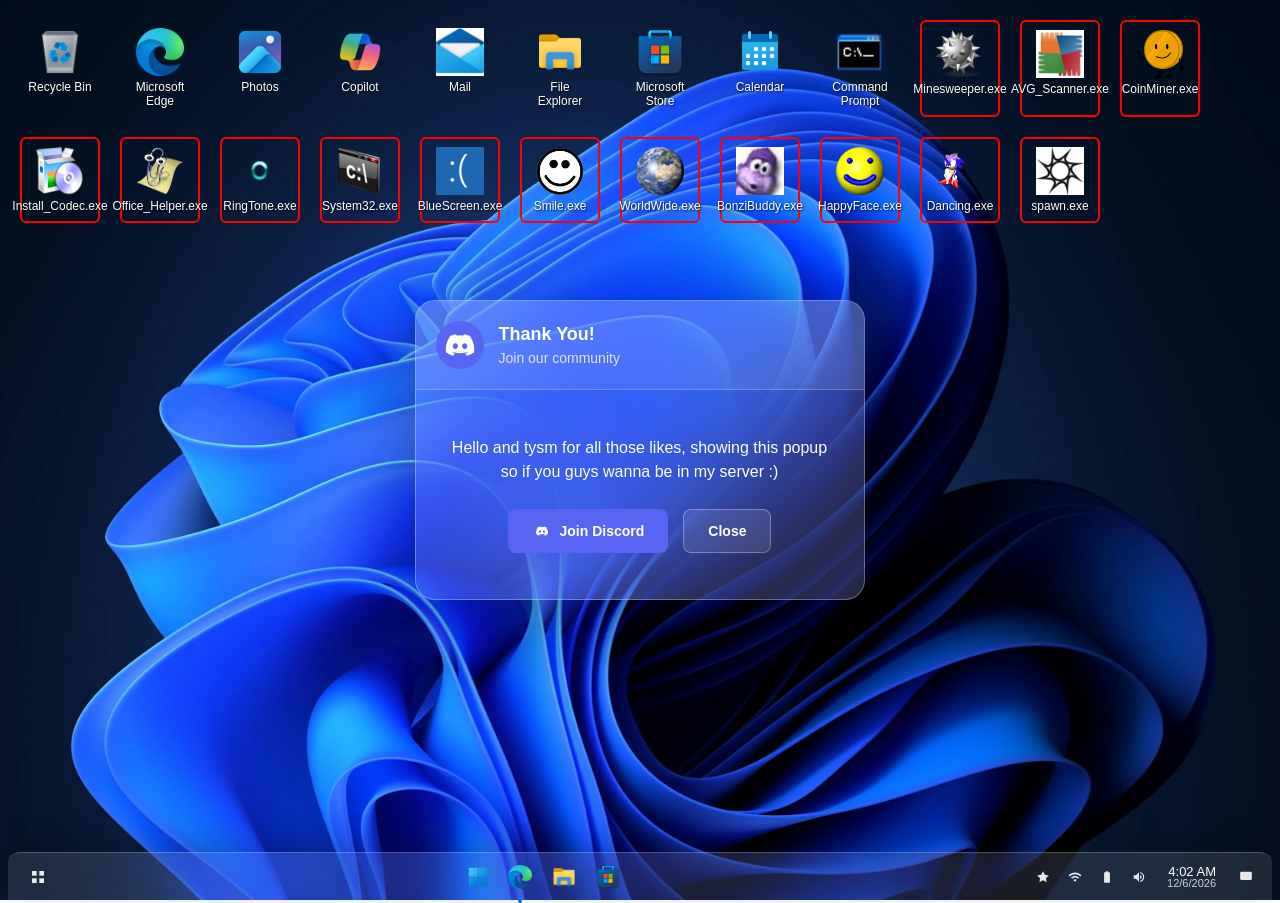
==== commit 15f20e31: "Add files via upload" ====
--- a/index.html
+++ b/index.html
@@ -1,693 +1,270 @@
-<html>
-
+<html lang="en">
 <head>
     <meta charset="UTF-8">
-    <title>Unix-Magic OS - Chaos Magick Edition</title>
-    <link href="https://fonts.googleapis.com/css2?family=Inconsolata&display=swap" rel="stylesheet">
-    <style>
-        :root {
-            --primary-color: #8a2be2;
-            --text-color: #ffffff;
-            --window-bg: rgba(25, 25, 25, 0.8);
-        }
-
-        body,
-        html {
-            margin: 0;
-            padding: 0;
-            height: 100%;
-            font-family: 'Inconsolata', monospace;
-            background: url('https://64.media.tumblr.com/c0502e4e71f5d9dc5f74da94d02e8733/49ca5cada7bd509a-50/s2048x3072/10f0268ef447985818a15631cc6a143df47f002c.gif') no-repeat center center fixed;
-            background-size: cover;
-            overflow: hidden;
-            color: var(--text-color);
-        }
-
-        .desktop {
-            width: 100%;
-            height: 100%;
-            position: relative;
-        }
-
-        .icon {
-            width: 80px;
-            height: 90px;
-            position: absolute;
-            text-align: center;
-            cursor: pointer;
-            color: #fff;
-            text-shadow: 1px 1px 3px #000;
-            font-size: 12px;
-            transition: transform 0.3s ease;
-        }
-
-        .icon:hover {
-            transform: scale(1.1);
-        }
-
-        .icon-emoji {
-            font-size: 48px;
-            margin-bottom: 5px;
-        }
-
-        .small-icon {
-            position: fixed;
-            bottom: 40px;
-            right: 20px;
-            width: 50px;
-            height: 50px;
-            background-color: rgba(138, 43, 226, 0.7);
-            border-radius: 50%;
-            display: flex;
-            justify-content: center;
-            align-items: center;
-            cursor: pointer;
-            transition: transform 0.3s ease;
-        }
-
-        .small-icon:hover {
-            transform: scale(1.1);
-        }
-
-        .small-icon-emoji {
-            font-size: 24px;
-        }
-
-        .window {
-            position: absolute;
-            background-color: var(--window-bg);
-            border: 1px solid var(--primary-color);
-            border-radius: 5px;
-            box-shadow: 0 0 15px rgba(138, 43, 226, 0.5);
-            overflow: hidden;
-            min-width: 300px;
-            min-height: 200px;
-            transition: box-shadow 0.3s ease;
-        }
-
-        .window:hover {
-            box-shadow: 0 0 25px rgba(138, 43, 226, 0.8);
-        }
-
-        .window-header {
-            background-color: var(--primary-color);
-            color: #fff;
-            padding: 5px;
-            cursor: move;
-            display: flex;
-            justify-content: space-between;
-            align-items: center;
-        }
-
-        .window-title {
-            margin: 0;
-            font-size: 14px;
-        }
-
-        .window-controls span {
-            margin-left: 5px;
-            cursor: pointer;
-            transition: color 0.3s ease;
-        }
-
-        .window-controls span:hover {
-            color: #ffd700;
-        }
-
-        .window-content {
-            height: calc(100% - 25px);
-        }
-
-        .window-content iframe {
-            width: 100%;
-            height: 100%;
-            border: none;
-        }
-
-        .taskbar {
-            position: fixed;
-            bottom: 0;
-            left: 0;
-            width: 100%;
-            background-color: rgba(25, 25, 25, 0.8);
-            color: #fff;
-            padding: 5px;
-            display: flex;
-            justify-content: flex-start;
-            align-items: center;
-        }
-
-        .start-button {
-            background-color: var(--primary-color);
-            color: #fff;
-            border: none;
-            padding: 5px 10px;
-            margin-right: 10px;
-            cursor: pointer;
-            transition: background-color 0.3s ease;
-        }
-
-        .start-button:hover {
-            background-color: #9932cc;
-        }
-
-        .taskbar-item {
-            background-color: rgba(138, 43, 226, 0.3);
-            color: #fff;
-            border: none;
-            padding: 5px 10px;
-            margin-right: 5px;
-            cursor: pointer;
-            transition: background-color 0.3s ease;
-        }
-
-        .taskbar-item:hover {
-            background-color: rgba(138, 43, 226, 0.5);
-        }
-
-        .start-menu {
-            position: fixed;
-            bottom: 30px;
-            left: 0;
-            background-color: rgba(25, 25, 25, 0.9);
-            border: 1px solid var(--primary-color);
-            border-radius: 5px;
-            padding: 10px;
-            display: none;
-        }
-
-        .start-menu a {
-            display: block;
-            color: var(--text-color);
-            text-decoration: none;
-            padding: 5px 10px;
-            transition: background-color 0.3s ease;
-        }
-
-        .start-menu a:hover {
-            background-color: rgba(138, 43, 226, 0.3);
-        }
-
-        .theme-selector-wrapper {
-            padding: 10px;
-            border-top: 1px solid var(--primary-color);
-            margin-top: 10px;
-        }
-
-        .theme-selector-wrapper select {
-            margin-left: 10px;
-            background-color: var(--window-bg);
-            color: var(--text-color);
-            border: 1px solid var(--primary-color);
-            padding: 2px 5px;
-        }
-
-        .customization-panel {
-            padding: 20px;
-            color: var(--text-color);
-        }
-
-        .customization-panel input[type="file"] {
-            display: none;
-        }
-
-        .customization-panel label[for="bg-uploader"] {
-            display: inline-block;
-            padding: 6px 12px;
-            cursor: pointer;
-            background-color: var(--primary-color);
-            color: var(--text-color);
-            border-radius: 4px;
-            margin-bottom: 10px;
-        }
-
-        .customization-panel input[type="color"] {
-            margin-left: 10px;
-            margin-bottom: 10px;
-        }
-
-        .update-note {
-            position: absolute;
-            right: 20px;
-            top: 20px;
-            width: 300px;
-            background-color: rgba(25, 25, 25, 0.8);
-            border: 1px solid var(--primary-color);
-            border-radius: 5px;
-            padding: 10px;
-            color: #fff;
-            font-size: 14px;
-            box-shadow: 0 0 15px rgba(138, 43, 226, 0.5);
-            transition: height 0.3s ease, opacity 0.3s ease;
-            overflow: hidden;
-        }
-
-        .update-note.minimized {
-            height: 30px;
-            opacity: 0.7;
-        }
-
-        .update-note h3 {
-            margin-top: 0;
-            color: var(--primary-color);
-            display: flex;
-            justify-content: space-between;
-            align-items: center;
-        }
-
-        .update-note .minimize-btn {
-            cursor: pointer;
-            font-size: 18px;
-            color: #fff;
-            transition: color 0.3s ease;
-        }
-
-        .update-note .minimize-btn:hover {
-            color: #ffd700;
-        }
-
-        .update-note-content {
-            transition: opacity 0.3s ease;
-        }
-
-        .update-note.minimized .update-note-content {
-            opacity: 0;
-        }
-
-        .loading {
-            display: flex;
-            justify-content: center;
-            align-items: center;
-            height: 100%;
-            font-size: 18px;
-            color: #fff;
-        }
-
-        .customization-panel button {
-            background-color: var(--primary-color);
-            color: var(--text-color);
-            border: none;
-            padding: 10px 15px;
-            margin-top: 10px;
-            cursor: pointer;
-            border-radius: 5px;
-            transition: background-color 0.3s ease;
-        }
-
-        .customization-panel button:hover {
-            background-color: rgba(138, 43, 226, 0.8);
-        }
-    </style>
-    <script>
-        let zIndex = 1000;
-const openWindows = new Set();
-
-const windowPositions = {
-    'Tarot Reader': { left: '10%', top: '10%' },
-    'Sigil Forge': { left: '20%', top: '20%' },
-    'Terminal': { left: '30%', top: '30%' },
-    'Astral Projection': { left: '40%', top: '15%' },
-    'Alchemical Lab': { left: '50%', top: '25%' },
-    'Magick Search': { left: '60%', top: '35%' }
-};
-
-const openWindow = (name, url, content = null) => {
-    const window = document.createElement('div');
-    window.className = 'window';
-    window.style.cssText = `
-        width: 600px;
-        height: 400px;
-        left: ${windowPositions[name]?.left || '10%'};
-        top: ${windowPositions[name]?.top || '10%'};
-        z-index: ${++zIndex};
-    `;
-
-    window.innerHTML = `
-        <div class="window-header">
-            <h3 class="window-title">${name}</h3>
-            <div class="window-controls">
-                <span class="minimize">_</span>
-                <span class="maximize">□</span>
-                <span class="close">×</span>
+    <meta name="viewport" content="width=device-width, initial-scale=1.0">
+    <title>Windows 11 Desktop</title>
+    <link rel="stylesheet" href="styles.css">
+</head>
+<body>
+    <div class="desktop">
+        <!-- Wallpaper -->
+        <div class="wallpaper"></div>
+        
+        <!-- Desktop Icons -->
+        <div class="desktop-icons">
+            <div class="desktop-icon" data-app="recycle-bin">
+                <img src="/Recycle_Bin_Windows_11_empty (2).webp" alt="Recycle Bin">
+                <span>Recycle Bin</span>
+            </div>
+            <div class="desktop-icon" data-app="edge">
+                <img src="/microsoft-edge-icon-256x256-eloac7cx.png" alt="Microsoft Edge">
+                <span>Microsoft Edge</span>
+            </div>
+            <div class="desktop-icon" data-app="photos">
+                <img src="/79241-b2f05eaa6de77741c6aa6b53b32d38bc.jpg" alt="Photos">
+                <span>Photos</span>
+            </div>
+            <div class="desktop-icon" data-app="copilot">
+                <img src="/microsoft-copilot.png" alt="Copilot">
+                <span>Copilot</span>
+            </div>
+            <div class="desktop-icon" data-app="mail">
+                <img src="/0e2691f79358f2a7e09c9ad621e9023c90afe8fa4ad9e94e2432c7aaf64a6983_200.jpeg" alt="Mail">
+                <span>Mail</span>
+            </div>
+            <div class="desktop-icon" data-app="file-explorer">
+                <img src="/file-explorer-folder-libraries-icon-18298.png" alt="File Explorer">
+                <span>File Explorer</span>
+            </div>
+            <div class="desktop-icon" data-app="store">
+                <img src="/logo-256x256.png" alt="Microsoft Store">
+                <span>Microsoft Store</span>
+            </div>
+            <div class="desktop-icon" data-app="calendar">
+                <img src="/download.png" alt="Calendar">
+                <span>Calendar</span>
+            </div>
+            <div class="desktop-icon" data-app="cmd">
+                <img src="/cmd.png" alt="Command Prompt">
+                <span>Command Prompt</span>
+            </div>
+            
+            <!-- Virus Icons -->
+            <div class="desktop-icon virus-icon" data-app="minesweeper-virus">
+                <img src="/Minesweeper_icon.png" alt="Minesweeper.exe">
+                <span>Minesweeper.exe</span>
+            </div>
+            <div class="desktop-icon virus-icon" data-app="avg-virus">
+                <img src="/AVGlogo.jpeg" alt="AVG_Scanner.exe">
+                <span>AVG_Scanner.exe</span>
+            </div>
+            <div class="desktop-icon virus-icon" data-app="coin-virus">
+                <img src="/BFDIAintroCoiny.png" alt="CoinMiner.exe">
+                <span>CoinMiner.exe</span>
+            </div>
+            <div class="desktop-icon virus-icon" data-app="software-virus">
+                <img src="/Programs.png" alt="Install_Codec.exe">
+                <span>Install_Codec.exe</span>
+            </div>
+            <div class="desktop-icon virus-icon" data-app="clippy-virus">
+                <img src="/Clippy.png" alt="Office_Helper.exe">
+                <span>Office_Helper.exe</span>
+            </div>
+            <div class="desktop-icon virus-icon" data-app="ring-virus">
+                <img src="/tumblr_2f8041b72e044b6cafd229546e1c1f05_54439fd9_540.webp" alt="RingTone.exe">
+                <span>RingTone.exe</span>
+            </div>
+            <div class="desktop-icon virus-icon" data-app="cmd-virus">
+                <img src="/command_prompt.png" alt="System32.exe">
+                <span>System32.exe</span>
+            </div>
+            <div class="desktop-icon virus-icon" data-app="bsod-virus">
+                <img src="/Bsodwindows10.png" alt="BlueScreen.exe">
+                <span>BlueScreen.exe</span>
+            </div>
+            <div class="desktop-icon virus-icon" data-app="smile-virus">
+                <img src="/Idioticon.png" alt="Smile.exe">
+                <span>Smile.exe</span>
+            </div>
+            <div class="desktop-icon virus-icon" data-app="earth-virus">
+                <img src="/earth.png" alt="WorldWide.exe">
+                <span>WorldWide.exe</span>
+            </div>
+            <div class="desktop-icon virus-icon" data-app="bonzi-virus">
+                <img src="/bonzi.jpg" alt="BonziBuddy.exe">
+                <span>BonziBuddy.exe</span>
+            </div>
+            <div class="desktop-icon virus-icon" data-app="happy-virus">
+                <img src="/smiley.png" alt="HappyFace.exe">
+                <span>HappyFace.exe</span>
+            </div>
+            <div class="desktop-icon virus-icon" data-app="dancing-virus">
+                <img src="/dancing-groovy.webp" alt="Dancing.exe">
+                <span>Dancing.exe</span>
+            </div>
+            <div class="desktop-icon virus-icon" data-app="spawn-virus">
+                <img src="/spawn.png" alt="spawn.exe">
+                <span>spawn.exe</span>
             </div>
         </div>
-        <div class="window-content">
-            <div class="loading">Loading...</div>
+        
+        <!-- Taskbar -->
+        <div class="taskbar">
+            <div class="taskbar-left">
+                <div class="task-view-button">
+                    <svg viewBox="0 0 24 24">
+                        <rect x="3" y="3" width="7" height="7"/>
+                        <rect x="14" y="3" width="7" height="7"/>
+                        <rect x="3" y="14" width="7" height="7"/>
+                        <rect x="14" y="14" width="7" height="7"/>
+                    </svg>
+                </div>
+            </div>
+            
+            <div class="taskbar-center">
+                <div class="start-button">
+                    <img src="/Start_Light.webp" alt="Start">
+                </div>
+                <div class="app-icon active" data-app="edge">
+                    <img src="/microsoft-edge-icon-256x256-eloac7cx.png" alt="Edge">
+                </div>
+                <div class="app-icon" data-app="file-explorer">
+                    <img src="/file-explorer-folder-libraries-icon-18298.png" alt="File Explorer">
+                </div>
+                <div class="app-icon" data-app="store">
+                    <img src="/logo-256x256.png" alt="Store">
+                </div>
+            </div>
+            
+            <div class="taskbar-right">
+                <div class="system-tray">
+                    <div class="system-icon">
+                        <svg viewBox="0 0 24 24">
+                            <path d="M12 2l3.09 6.26L22 9.27l-5 4.87 1.18 6.88L12 17.77l-6.18 3.25L7 14.14 2 9.27l6.91-1.01L12 2z"/>
+                        </svg>
+                    </div>
+                    <div class="wifi-icon">
+                        <svg viewBox="0 0 24 24">
+                            <path d="M1 9l2 2c4.97-4.97 13.03-4.97 18 0l2-2C16.93 2.93 7.07 2.93 1 9zm8 8l3 3 3-3c-1.65-1.66-4.34-1.66-6 0zm-4-4l2 2c2.76-2.76 7.24-2.76 10 0l2-2C15.14 9.14 8.87 9.14 5 13z"/>
+                        </svg>
+                    </div>
+                    <div class="battery-icon">
+                        <svg viewBox="0 0 24 24">
+                            <path d="M15.67 4H14V2h-4v2H8.33C7.6 4 7 4.6 7 5.33v15.33C7 21.4 7.6 22 8.33 22h7.33c.74 0 1.34-.6 1.34-1.33V5.33C17 4.6 16.4 4 15.67 4z"/>
+                        </svg>
+                    </div>
+                    <div class="volume-icon">
+                        <svg viewBox="0 0 24 24">
+                            <path d="M3 9v6h4l5 5V4L7 9H3zm13.5 3c0-1.77-1.02-3.29-2.5-4.03v8.05c1.48-.73 2.5-2.25 2.5-4.02zM14 3.23v2.06c2.89.86 5 3.54 5 6.71s-2.11 5.85-5 6.71v2.06c4.01-.91 7-4.49 7-8.77s-2.99-7.86-7-8.77z"/>
+                        </svg>
+                    </div>
+                </div>
+                <div class="date-time">
+                    <div class="time">10:30 AM</div>
+                    <div class="date">11/15/2024</div>
+                </div>
+                <div class="notification-center">
+                    <svg viewBox="0 0 24 24">
+                        <rect x="2" y="3" width="20" height="14" rx="2"/>
+                        <line x1="8" y1="21" x2="16" y2="21"/>
+                        <line x1="12" y1="17" x2="12" y2="21"/>
+                    </svg>
+                </div>
+            </div>
         </div>
-    `;
-
-    const desktop = document.querySelector('.desktop');
-    desktop.appendChild(window);
-    makeDraggable(window);
-    makeResizable(window);
-
-    const closeBtn = window.querySelector('.close');
-    closeBtn.onclick = () => {
-        desktop.removeChild(window);
-        openWindows.delete(name);
-        updateTaskbar();
-    };
-
-    const maximizeBtn = window.querySelector('.maximize');
-    maximizeBtn.onclick = () => {
-        const isMaximized = window.style.width === '100%';
-        window.style.cssText = isMaximized ? `
-            width: 600px;
-            height: 400px;
-            left: ${windowPositions[name]?.left || '10%'};
-            top: ${windowPositions[name]?.top || '10%'};
-            z-index: ${++zIndex};
-        ` : `
-            width: 100%;
-            height: calc(100% - 30px);
-            left: 0;
-            top: 0;
-            z-index: ${++zIndex};
-        `;
-    };
-
-    window.addEventListener('mousedown', () => window.style.zIndex = ++zIndex);
-
-    openWindows.add(name);
-    updateTaskbar();
-
-    if (content) {
-        window.querySelector('.window-content').innerHTML = '';
-        window.querySelector('.window-content').appendChild(content);
-    } else if (url) {
-        // Lazy load the iframe content
-        setTimeout(() => {
-            const windowContent = window.querySelector('.window-content');
-            windowContent.innerHTML = `<iframe src="${url}" sandbox="allow-scripts allow-same-origin" allow="geolocation; microphone; camera" allowfullscreen></iframe>`;
-        }, 100);
-    }
-};
-
-const createIcon = (name, emoji, x, y, appUrl) => {
-    const icon = document.createElement('div');
-    icon.className = 'icon';
-    icon.style.cssText = `left: ${x}px; top: ${y}px;`;
-    icon.innerHTML = `
-        <div class="icon-emoji">${emoji}</div>
-        <div>${name}</div>
-    `;
-    icon.onclick = () => openWindow(name, appUrl);
-    document.querySelector('.desktop').appendChild(icon);
-};
-
-function makeDraggable(element) {
-    let pos1 = 0, pos2 = 0, pos3 = 0, pos4 = 0;
-    element.querySelector('.window-header').onmousedown = dragMouseDown;
-
-    function dragMouseDown(e) {
-        e = e || window.event;
-        e.preventDefault();
-        pos3 = e.clientX;
-        pos4 = e.clientY;
-        document.onmouseup = closeDragElement;
-        document.onmousemove = elementDrag;
-    }
-
-    function elementDrag(e) {
-        e = e || window.event;
-        e.preventDefault();
-        pos1 = pos3 - e.clientX;
-        pos2 = pos4 - e.clientY;
-        pos3 = e.clientX;
-        pos4 = e.clientY;
-        element.style.top = (element.offsetTop - pos2) + "px";
-        element.style.left = (element.offsetLeft - pos1) + "px";
-    }
-
-    function closeDragElement() {
-        document.onmouseup = null;
-        document.onmousemove = null;
-    }
-}
-
-function makeResizable(element) {
-    const resizer = document.createElement('div');
-    resizer.className = 'resizer';
-    resizer.style.width = '10px';
-    resizer.style.height = '10px';
-    resizer.style.background = 'purple';
-    resizer.style.position = 'absolute';
-    resizer.style.right = 0;
-    resizer.style.bottom = 0;
-    resizer.style.cursor = 'se-resize';
-    element.appendChild(resizer);
-
-    resizer.addEventListener('mousedown', initResize, false);
-
-    function initResize(e) {
-        window.addEventListener('mousemove', resize, false);
-        window.addEventListener('mouseup', stopResize, false);
-    }
-
-    function resize(e) {
-        element.style.width = (e.clientX - element.offsetLeft) + 'px';
-        element.style.height = (e.clientY - element.offsetTop) + 'px';
-    }
-
-    function stopResize(e) {
-        window.removeEventListener('mousemove', resize, false);
-        window.removeEventListener('mouseup', stopResize, false);
-    }
-}
-
-const createTaskbar = () => {
-    const taskbar = document.createElement('div');
-    taskbar.className = 'taskbar';
-    document.body.appendChild(taskbar);
-    return taskbar;
-};
-
-const updateTaskbar = () => {
-    let taskbar = document.querySelector('.taskbar');
-    if (!taskbar) {
-        taskbar = createTaskbar();
-    }
-    taskbar.innerHTML = '<button class="start-button">Start</button>';
-    openWindows.forEach(windowName => {
-        const taskbarItem = document.createElement('button');
-        taskbarItem.className = 'taskbar-item';
-        taskbarItem.textContent = windowName;
-        taskbarItem.onclick = () => {
-            const windowElement = document.querySelector(`.window:has(.window-title:contains("${windowName}"))`);
-            if (windowElement) {
-                windowElement.style.zIndex = ++zIndex;
-            }
-        };
-        taskbar.appendChild(taskbarItem);
-    });
-
-    taskbar.querySelector('.start-button').onclick = toggleStartMenu;
-};
-
-const toggleStartMenu = () => {
-    const startMenu = document.querySelector('.start-menu');
-    startMenu.style.display = startMenu.style.display === 'none' ? 'block' : 'none';
-};
-
-const createUpdateNote = () => {
-    const note = document.createElement('div');
-    note.className = 'update-note';
-    note.innerHTML = `
-        <h3>
-            v1.9.9 update
-            <span class="minimize-btn">_</span>
-        </h3>
-        <div class="update-note-content">
-            <ul>
-                <li>New customization options! Change themes, colors, and background image.</li>
-                <li>Look for the new paint palette icon in the bottom-right corner to access these features.</li>
-            </ul>
-            <p>Enjoy personalizing your Unix-Magic OS experience!</p>
+        
+        <!-- Start Menu -->
+        <div class="start-menu hidden">
+            <div class="start-header">
+                <div style="display: flex; align-items: center; gap: 8px;">
+                    <div class="profile-button">
+                        <img src="/13LyzjhD8OQ5eUCox.jpg" alt="Profile">
+                    </div>
+                    <span style="color: white; font-size: 12px; font-weight: 500;">Follow</span>
+                </div>
+                <div class="user-profile">
+                    <div class="user-avatar">
+                        <svg viewBox="0 0 24 24">
+                            <path d="M12 12c2.21 0 4-1.79 4-4s-1.79-4-4-4-4 1.79-4 4 1.79 4 4 4zm0 2c-2.67 0-8 1.34-8 4v2h16v-2c0-2.66-5.33-4-8-4z"/>
+                        </svg>
+                    </div>
+                    <span>User</span>
+                </div>
+                <div class="power-button">
+                    <svg viewBox="0 0 24 24">
+                        <path d="M16.56 5.44l-1.45 1.45C16.84 8.05 18 9.92 18 12c0 3.31-2.69 6-6 6s-6-2.69-6-6c0-2.08 1.16-3.95 2.89-5.11L7.44 5.44C5.36 7.02 4 9.37 4 12c0 4.42 3.58 8 8 8s8-3.58 8-8c0-2.63-1.36-4.98-3.44-6.56zM13 3h-2v10h2V3z"/>
+                    </svg>
+                </div>
+            </div>
+            
+            <div class="start-content">
+                <div class="pinned-apps">
+                    <h3>Pinned</h3>
+                    <div class="app-grid">
+                        <div class="start-app" data-app="edge">
+                            <img src="/microsoft-edge-icon-256x256-eloac7cx.png" alt="Edge">
+                            <span>Microsoft Edge</span>
+                        </div>
+                        <div class="start-app" data-app="photos">
+                            <img src="/79241-b2f05eaa6de77741c6aa6b53b32d38bc.jpg" alt="Photos">
+                            <span>Photos</span>
+                        </div>
+                        <div class="start-app" data-app="copilot">
+                            <img src="/microsoft-copilot.png" alt="Copilot">
+                            <span>Copilot</span>
+                        </div>
+                        <div class="start-app" data-app="mail">
+                            <img src="/0e2691f79358f2a7e09c9ad621e9023c90afe8fa4ad9e94e2432c7aaf64a6983_200.jpeg" alt="Mail">
+                            <span>Mail</span>
+                        </div>
+                        <div class="start-app" data-app="file-explorer">
+                            <img src="/file-explorer-folder-libraries-icon-18298.png" alt="File Explorer">
+                            <span>File Explorer</span>
+                        </div>
+                        <div class="start-app" data-app="store">
+                            <img src="/logo-256x256.png" alt="Store">
+                            <span>Microsoft Store</span>
+                        </div>
+                        <div class="start-app" data-app="calendar">
+                            <img src="/download.png" alt="Calendar">
+                            <span>Calendar</span>
+                        </div>
+                        <div class="start-app" data-app="settings">
+                            <img src="/settings.ico" alt="Settings">
+                            <span>Settings</span>
+                        </div>
+                    </div>
+                </div>
+                
+                <div class="recommended">
+                    <h3>Recommended</h3>
+                    <div class="recommended-list">
+                        <div class="recommended-item">
+                            <img src="/79241-b2f05eaa6de77741c6aa6b53b32d38bc.jpg" alt="Photos">
+                            <div class="item-info">
+                                <span class="item-name">Summer Vacation.jpg</span>
+                                <span class="item-desc">Recently added</span>
+                            </div>
+                        </div>
+                        <div class="recommended-item">
+                            <img src="/file-explorer-folder-libraries-icon-18298.png" alt="Documents">
+                            <div class="item-info">
+                                <span class="item-name">Project Report.docx</span>
+                                <span class="item-desc">Recently opened</span>
+                            </div>
+                        </div>
+                    </div>
+                </div>
+            </div>
         </div>
-    `;
-    document.querySelector('.desktop').appendChild(note);
-
-    const minimizeBtn = note.querySelector('.minimize-btn');
-    minimizeBtn.onclick = () => {
-        note.classList.toggle('minimized');
-        minimizeBtn.textContent = note.classList.contains('minimized') ? '+' : '_';
-    };
-};
-
-const themes = {
-    default: {
-        primaryColor: '#8a2be2',
-        textColor: '#ffffff',
-        windowBg: 'rgba(25, 25, 25, 0.8)'
-    },
-    light: {
-        primaryColor: '#4a90e2',
-        textColor: '#333333',
-        windowBg: 'rgba(255, 255, 255, 0.8)'
-    },
-    dark: {
-        primaryColor: '#555555',
-        textColor: '#ffffff',
-        windowBg: 'rgba(40, 40, 40, 0.9)'
-    }
-};
-
-function applyTheme(themeName) {
-    const theme = themes[themeName];
-    document.documentElement.style.setProperty('--primary-color', theme.primaryColor);
-    document.documentElement.style.setProperty('--text-color', theme.textColor);
-    document.documentElement.style.setProperty('--window-bg', theme.windowBg);
-}
-
-function createThemeSelector() {
-    const selector = document.createElement('select');
-    selector.id = 'theme-selector';
-    Object.keys(themes).forEach(themeName => {
-        const option = document.createElement('option');
-        option.value = themeName;
-        option.textContent = themeName.charAt(0).toUpperCase() + themeName.slice(1);
-        selector.appendChild(option);
-    });
-    selector.onchange = (e) => applyTheme(e.target.value);
-    return selector;
-}
-
-function createCustomizationPanel() {
-    const panel = document.createElement('div');
-    panel.className = 'customization-panel';
-    panel.appendChild(createBgUploader());
-    panel.appendChild(document.createElement('br'));
-    panel.appendChild(createColorPicker('Primary Color: ', '--primary-color'));
-    panel.appendChild(createColorPicker('Text Color: ', '--text-color'));
-    panel.appendChild(createColorPicker('Window Background: ', '--window-bg'));
-    panel.appendChild(document.createElement('br'));
-    panel.appendChild(createResetButton());
-    return panel;
-}
-
-function createBgUploader() {
-    const uploader = document.createElement('input');
-    uploader.type = 'file';
-    uploader.accept = 'image/*';
-    uploader.id = 'bg-uploader';
-    uploader.onchange = (e) => {
-        const file = e.target.files[0];
-        if (file) {
-            const reader = new FileReader();
-            reader.onload = (e) => {
-                document.body.style.backgroundImage = `url('${e.target.result}')`;
-            };
-            reader.readAsDataURL(file);
-        }
-    };
-    const label = document.createElement('label');
-    label.htmlFor = 'bg-uploader';
-    label.textContent = 'Upload Background';
-    const wrapper = document.createElement('div');
-    wrapper.appendChild(label);
-    wrapper.appendChild(uploader);
-    return wrapper;
-}
-
-function createColorPicker(label, cssVar) {
-    const picker = document.createElement('input');
-    picker.type = 'color';
-    picker.setAttribute('data-css-var', cssVar); // Add this line
-    picker.value = getComputedStyle(document.documentElement).getPropertyValue(cssVar).trim();
-    picker.onchange = (e) => {
-        document.documentElement.style.setProperty(cssVar, e.target.value);
-    };
-    const wrapper = document.createElement('div');
-    wrapper.appendChild(document.createTextNode(label));
-    wrapper.appendChild(picker);
-    return wrapper;
-}
-
-// Add this function to create the small icon
-const createSmallIcon = () => {
-    const icon = document.createElement('div');
-    icon.className = 'small-icon';
-    icon.innerHTML = '<span class="small-icon-emoji">🎨</span>';
-    icon.onclick = () => openWindow('Customize', '', createCustomizationPanel());
-    document.body.appendChild(icon);
-};
-
-const defaultTheme = {
-    primaryColor: '#8a2be2',
-    textColor: '#ffffff',
-    windowBg: 'rgba(25, 25, 25, 0.8)',
-    backgroundImage: 'https://64.media.tumblr.com/c0502e4e71f5d9dc5f74da94d02e8733/49ca5cada7bd509a-50/s2048x3072/10f0268ef447985818a15631cc6a143df47f002c.gif'
-};
-
-function resetToDefault() {
-    document.documentElement.style.setProperty('--primary-color', defaultTheme.primaryColor);
-    document.documentElement.style.setProperty('--text-color', defaultTheme.textColor);
-    document.documentElement.style.setProperty('--window-bg', defaultTheme.windowBg);
-    document.body.style.backgroundImage = `url('${defaultTheme.backgroundImage}')`;
+        
+        <!-- App Windows Container -->
+        <div id="app-windows"></div>
+        
+        <!-- Virus Windows -->
+        <div id="virus-windows"></div>
+    </div>
     
-    // Update color picker values
-    document.querySelectorAll('.customization-panel input[type="color"]').forEach(picker => {
-        const cssVar = picker.getAttribute('data-css-var');
-        picker.value = defaultTheme[cssVar.substring(2)]; // Remove '--' from cssVar
-    });
-}
-
-function createResetButton() {
-    const button = document.createElement('button');
-    button.textContent = 'Reset to Default';
-    button.onclick = resetToDefault;
-    return button;
-}
-
-window.onload = () => {
-    const icons = [
-        ['Tarot Reader', '🃏', 20, 20, 'https://websim.ai/@input_source/tarotreader'],
-        ['Sigil Forge', '⛧', 20, 130, 'https://websim.ai/@input_source/advanced-purple-sigil-forge-unix-magic-os'],
-        ['Terminal', '💻', 20, 240, 'https://websim.ai/@input_source/chaosmagick-terminal-unixmagick-os-1'],
-        ['Astral Projection', '🧘', 20, 350, 'https://websim.ai/@input_source/astral-projection-guide-unix-magic-os'],
-        ['Alchemical Lab', '⚗️', 20, 460, 'https://websim.ai/@input_source/alchemical-lab-unix-magic-os-responsive'],
-        ['Magick Search', '🔮', 20, 570, 'https://websim.ai/@input_source/magicksearch']
-    ];
-
-    icons.forEach(icon => createIcon(...icon));
-
-    const startMenu = document.createElement('div');
-    startMenu.className = 'start-menu';
-    startMenu.innerHTML = icons.map(([name, , , , url]) => 
-        `<a href="#" onclick="openWindow('${name}', '${url}')">${name}</a>`
-    ).join('');
-    
-    // Add theme selector to start menu
-    const themeSelector = createThemeSelector();
-    const themeSelectorWrapper = document.createElement('div');
-    themeSelectorWrapper.className = 'theme-selector-wrapper';
-    themeSelectorWrapper.appendChild(document.createTextNode('Theme: '));
-    themeSelectorWrapper.appendChild(themeSelector);
-    startMenu.appendChild(themeSelectorWrapper);
-    
-    startMenu.style.display = 'none';
-    document.body.appendChild(startMenu);
-
-    createUpdateNote();
-    createTaskbar();
-    updateTaskbar();
-    createSmallIcon(); // Add this line to create the small icon
-
-    applyTheme('default');
-
-    openWindow('Terminal', 'https://websim.ai/@input_source/chaosmagick-terminal-unixmagick-os-1');
-};
-
-document.addEventListener('click', (e) => {
-    if (!e.target.closest('.start-button') && !e.target.closest('.start-menu')) {
-        document.querySelector('.start-menu').style.display = 'none';
-    }
-});
-    </script>
-</head>
-
-<body>
-    <div class="desktop"></div>
+    <script src="script.js"></script>
 </body>
-
 </html>
--- a/styles.css
+++ b/styles.css
@@ -0,0 +1,656 @@
+* {
+    margin: 0;
+    padding: 0;
+    box-sizing: border-box;
+}
+
+body {
+    font-family: 'Segoe UI', Tahoma, Geneva, Verdana, sans-serif;
+    overflow: hidden;
+    height: 100vh;
+}
+
+.desktop {
+    position: relative;
+    width: 100vw;
+    height: 100vh;
+    display: flex;
+    flex-direction: column;
+}
+
+/* Wallpaper */
+.wallpaper {
+    position: absolute;
+    top: 0;
+    left: 0;
+    width: 100%;
+    height: 100%;
+    background: url('/5bwxtq07ny571.jpg') center/cover no-repeat;
+    z-index: -1;
+}
+
+/* Desktop Icons */
+.desktop-icons {
+    flex: 1;
+    padding: 20px;
+    display: grid;
+    grid-template-columns: repeat(auto-fill, 80px);
+    grid-gap: 20px;
+    align-content: start;
+}
+
+.desktop-icon {
+    display: flex;
+    flex-direction: column;
+    align-items: center;
+    padding: 8px;
+    border-radius: 6px;
+    cursor: pointer;
+    transition: background-color 0.2s ease;
+    user-select: none;
+}
+
+.desktop-icon:hover {
+    background-color: rgba(255, 255, 255, 0.1);
+}
+
+.desktop-icon img {
+    width: 48px;
+    height: 48px;
+    margin-bottom: 4px;
+}
+
+.desktop-icon span {
+    font-size: 12px;
+    color: white;
+    text-align: center;
+    text-shadow: 1px 1px 2px rgba(0, 0, 0, 0.8);
+    line-height: 1.2;
+}
+
+/* Taskbar */
+.taskbar {
+    height: 48px;
+    background: rgba(255, 255, 255, 0.1);
+    backdrop-filter: blur(40px);
+    border-top: 1px solid rgba(255, 255, 255, 0.2);
+    display: flex;
+    align-items: center;
+    padding: 0 12px;
+    z-index: 1000;
+    box-shadow: 0 -8px 32px rgba(0, 0, 0, 0.2);
+    border-radius: 12px 12px 0 0;
+    margin: 0 8px;
+}
+
+.taskbar-left {
+    display: flex;
+    align-items: center;
+    gap: 8px;
+}
+
+.start-button {
+    width: 36px;
+    height: 36px;
+    display: flex;
+    align-items: center;
+    justify-content: center;
+    border-radius: 6px;
+    cursor: pointer;
+    transition: background-color 0.2s ease;
+}
+
+.start-button:hover {
+    background-color: rgba(255, 255, 255, 0.1);
+}
+
+.start-button img {
+    width: 20px;
+    height: 20px;
+}
+
+.search-box {
+    display: flex;
+    align-items: center;
+    background: rgba(255, 255, 255, 0.25);
+    backdrop-filter: blur(30px);
+    border: 1px solid rgba(255, 255, 255, 0.3);
+    border-radius: 20px;
+    padding: 8px 16px;
+    margin-left: 8px;
+    min-width: 240px;
+    box-shadow: inset 0 2px 8px rgba(255, 255, 255, 0.1);
+}
+
+.search-icon {
+    width: 16px;
+    height: 16px;
+    fill: rgba(255, 255, 255, 0.7);
+    margin-right: 8px;
+}
+
+.search-box input {
+    background: none;
+    border: none;
+    outline: none;
+    color: white;
+    font-size: 14px;
+    flex: 1;
+}
+
+.search-box input::placeholder {
+    color: rgba(255, 255, 255, 0.6);
+}
+
+.task-view-button {
+    width: 36px;
+    height: 36px;
+    display: flex;
+    align-items: center;
+    justify-content: center;
+    border-radius: 6px;
+    cursor: pointer;
+    transition: background-color 0.2s ease;
+}
+
+.task-view-button:hover {
+    background-color: rgba(255, 255, 255, 0.1);
+}
+
+.task-view-button svg {
+    width: 16px;
+    height: 16px;
+    fill: rgba(255, 255, 255, 0.9);
+}
+
+.taskbar-center {
+    flex: 1;
+    display: flex;
+    justify-content: center;
+    gap: 4px;
+    align-items: center;
+}
+
+.app-icon {
+    width: 40px;
+    height: 40px;
+    display: flex;
+    align-items: center;
+    justify-content: center;
+    border-radius: 6px;
+    cursor: pointer;
+    transition: background-color 0.2s ease;
+    position: relative;
+}
+
+.app-icon:hover {
+    background-color: rgba(255, 255, 255, 0.1);
+}
+
+.app-icon.active::after {
+    content: '';
+    position: absolute;
+    bottom: -6px;
+    left: 50%;
+    transform: translateX(-50%);
+    width: 4px;
+    height: 4px;
+    background: #0078d4;
+    border-radius: 50%;
+}
+
+.app-icon img {
+    width: 24px;
+    height: 24px;
+
+}
+
+.taskbar-right {
+    display: flex;
+    align-items: center;
+    gap: 8px;
+}
+
+.system-tray {
+    display: flex;
+    align-items: center;
+    gap: 8px;
+}
+
+.system-icon,
+.wifi-icon,
+.battery-icon,
+.volume-icon {
+    width: 24px;
+    height: 24px;
+    display: flex;
+    align-items: center;
+    justify-content: center;
+    cursor: pointer;
+    border-radius: 4px;
+    transition: background-color 0.2s ease;
+}
+
+.system-icon:hover,
+.wifi-icon:hover,
+.battery-icon:hover,
+.volume-icon:hover {
+    background-color: rgba(255, 255, 255, 0.1);
+}
+
+.system-icon svg,
+.wifi-icon svg,
+.battery-icon svg,
+.volume-icon svg {
+    width: 14px;
+    height: 14px;
+    fill: rgba(255, 255, 255, 0.9);
+}
+
+.date-time {
+    display: flex;
+    flex-direction: column;
+    align-items: flex-end;
+    cursor: pointer;
+    padding: 4px 8px;
+    border-radius: 4px;
+    transition: background-color 0.2s ease;
+}
+
+.date-time:hover {
+    background-color: rgba(255, 255, 255, 0.1);
+}
+
+.time {
+    font-size: 13px;
+    font-weight: 400;
+    color: white;
+    line-height: 1;
+}
+
+.date {
+    font-size: 11px;
+    color: rgba(255, 255, 255, 0.8);
+    line-height: 1;
+}
+
+.notification-center {
+    width: 28px;
+    height: 28px;
+    display: flex;
+    align-items: center;
+    justify-content: center;
+    cursor: pointer;
+    border-radius: 4px;
+    transition: background-color 0.2s ease;
+}
+
+.notification-center:hover {
+    background-color: rgba(255, 255, 255, 0.1);
+}
+
+.notification-center svg {
+    width: 14px;
+    height: 14px;
+    fill: rgba(255, 255, 255, 0.9);
+}
+
+/* Start Menu */
+.start-menu {
+    position: absolute;
+    bottom: 58px;
+    left: 50%;
+    transform: translateX(-50%);
+    width: 600px;
+    height: 600px;
+    background: rgba(255, 255, 255, 0.15);
+    backdrop-filter: blur(60px);
+    border-radius: 20px;
+    border: 1px solid rgba(255, 255, 255, 0.3);
+    box-shadow: 0 25px 80px rgba(0, 0, 0, 0.3);
+    display: flex;
+    flex-direction: column;
+    z-index: 2000;
+    transition: all 0.3s cubic-bezier(0.25, 0.46, 0.45, 0.94);
+    transform-origin: bottom center;
+}
+
+.start-menu.hidden {
+    opacity: 0;
+    transform: translateX(-50%) scale(0.95) translateY(20px);
+    pointer-events: none;
+}
+
+.start-header {
+    display: flex;
+    justify-content: space-between;
+    align-items: center;
+    padding: 16px 20px;
+    border-bottom: 1px solid rgba(255, 255, 255, 0.2);
+    background: rgba(255, 255, 255, 0.1);
+    border-radius: 20px 20px 0 0;
+}
+
+.user-profile {
+    display: flex;
+    align-items: center;
+    gap: 12px;
+    color: white;
+    font-size: 14px;
+}
+
+.user-avatar {
+    width: 32px;
+    height: 32px;
+    background: rgba(255, 255, 255, 0.1);
+    border-radius: 50%;
+    display: flex;
+    align-items: center;
+    justify-content: center;
+}
+
+.user-avatar svg {
+    width: 18px;
+    height: 18px;
+    fill: rgba(255, 255, 255, 0.8);
+}
+
+.profile-button {
+    width: 32px;
+    height: 32px;
+    border-radius: 50%;
+    overflow: hidden;
+    cursor: pointer;
+    transition: transform 0.2s ease, box-shadow 0.2s ease;
+    border: 2px solid rgba(255, 255, 255, 0.3);
+}
+
+.profile-button:hover {
+    transform: scale(1.1);
+    box-shadow: 0 0 15px rgba(255, 255, 255, 0.3);
+}
+
+.profile-button img {
+    width: 100%;
+    height: 100%;
+    object-fit: cover;
+}
+
+.power-button {
+    width: 32px;
+    height: 32px;
+    display: flex;
+    align-items: center;
+    justify-content: center;
+    border-radius: 6px;
+    cursor: pointer;
+    transition: background-color 0.2s ease;
+}
+
+.power-button:hover {
+    background-color: rgba(255, 255, 255, 0.1);
+}
+
+.power-button svg {
+    width: 16px;
+    height: 16px;
+    fill: rgba(255, 255, 255, 0.8);
+}
+
+.start-content {
+    flex: 1;
+    padding: 20px;
+    overflow-y: auto;
+}
+
+.pinned-apps h3 {
+    color: white;
+    font-size: 14px;
+    font-weight: 600;
+    margin-bottom: 16px;
+}
+
+.app-grid {
+    display: grid;
+    grid-template-columns: repeat(6, 1fr);
+    gap: 8px;
+    margin-bottom: 32px;
+}
+
+.start-app {
+    display: flex;
+    flex-direction: column;
+    align-items: center;
+    padding: 12px 8px;
+    border-radius: 8px;
+    cursor: pointer;
+    transition: background-color 0.2s ease;
+}
+
+.start-app:hover {
+    background-color: rgba(255, 255, 255, 0.2);
+}
+
+.start-app img {
+    width: 32px;
+    height: 32px;
+    margin-bottom: 8px;
+}
+
+.start-app span {
+    font-size: 11px;
+    color: rgba(255, 255, 255, 0.9);
+    text-align: center;
+    line-height: 1.2;
+    max-width: 100%;
+    word-wrap: break-word;
+}
+
+.recommended h3 {
+    color: white;
+    font-size: 14px;
+    font-weight: 600;
+    margin-bottom: 16px;
+}
+
+.recommended-list {
+    display: flex;
+    flex-direction: column;
+    gap: 8px;
+}
+
+.recommended-item {
+    display: flex;
+    align-items: center;
+    gap: 12px;
+    padding: 8px 12px;
+    border-radius: 6px;
+    cursor: pointer;
+    transition: background-color 0.2s ease;
+}
+
+.recommended-item:hover {
+    background-color: rgba(255, 255, 255, 0.2);
+}
+
+.recommended-item img {
+    width: 24px;
+    height: 24px;
+}
+
+.item-info {
+    display: flex;
+    flex-direction: column;
+}
+
+.item-name {
+    font-size: 12px;
+    color: white;
+    line-height: 1.2;
+}
+
+.item-desc {
+    font-size: 11px;
+    color: rgba(255, 255, 255, 0.6);
+    line-height: 1.2;
+}
+
+/* App Window Styling */
+.app-window {
+    position: fixed;
+    background: rgba(255, 255, 255, 0.2);
+    backdrop-filter: blur(40px);
+    border-radius: 16px;
+    border: 1px solid rgba(255, 255, 255, 0.25);
+    box-shadow: 0 20px 60px rgba(0, 0, 0, 0.3);
+    overflow: hidden;
+    resize: both;
+    min-width: 400px;
+    min-height: 300px;
+    z-index: 2500;
+}
+
+.app-window-header {
+    height: 40px;
+    background: rgba(255, 255, 255, 0.15);
+    backdrop-filter: blur(30px);
+    border-bottom: 1px solid rgba(255, 255, 255, 0.2);
+    display: flex;
+    align-items: center;
+    justify-content: space-between;
+    padding: 0 16px;
+    cursor: move;
+    user-select: none;
+}
+
+.app-window-content {
+    height: calc(100% - 40px);
+    padding: 20px;
+    overflow: auto;
+    background: rgba(255, 255, 255, 0.1);
+}
+
+.window-controls {
+    display: flex;
+    gap: 8px;
+}
+
+.window-control {
+    width: 12px;
+    height: 12px;
+    border-radius: 50%;
+    cursor: pointer;
+    transition: opacity 0.2s;
+}
+
+.window-control:hover {
+    opacity: 0.8;
+}
+
+.window-control.close { background: #ff5f57; }
+.window-control.minimize { background: #ffbd2e; }
+.window-control.maximize { background: #28ca42; }
+
+/* Scrollbar styling */
+::-webkit-scrollbar {
+    width: 6px;
+}
+
+::-webkit-scrollbar-track {
+    background: transparent;
+}
+
+::-webkit-scrollbar-thumb {
+    background: rgba(255, 255, 255, 0.2);
+    border-radius: 3px;
+}
+
+::-webkit-scrollbar-thumb:hover {
+    background: rgba(255, 255, 255, 0.3);
+}
+
+.virus-icon {
+    border: 2px solid red !important;
+    animation: virus-pulse 2s infinite;
+}
+
+.virus-icon:hover {
+    background-color: rgba(255, 0, 0, 0.2) !important;
+    transform: scale(1.1);
+}
+
+@keyframes virus-pulse {
+    0%, 100% { 
+        border-color: red;
+        box-shadow: 0 0 5px red;
+    }
+    50% { 
+        border-color: orange;
+        box-shadow: 0 0 15px orange;
+    }
+}
+
+@keyframes shake {
+    0%, 100% { transform: translateX(0); }
+    10% { transform: translateX(-2px); }
+    20% { transform: translateX(2px); }
+    30% { transform: translateX(-2px); }
+    40% { transform: translateX(2px); }
+    50% { transform: translateX(-1px); }
+    60% { transform: translateX(1px); }
+    70% { transform: translateX(-1px); }
+    80% { transform: translateX(1px); }
+    90% { transform: translateX(-1px); }
+}
+
+@keyframes blink {
+    0%, 50% { opacity: 1; }
+    51%, 100% { opacity: 0; }
+}
+
+@keyframes spin {
+    from { transform: rotate(0deg); }
+    to { transform: rotate(360deg); }
+}
+
+@keyframes bounce {
+    0%, 100% { transform: translateY(0); }
+    50% { transform: translateY(-20px); }
+}
+
+@keyframes pulse {
+    0%, 100% { opacity: 1; }
+    50% { opacity: 0.7; }
+}
+
+@keyframes fall {
+    from { 
+        top: -50px;
+        transform: rotate(0deg);
+    }
+    to { 
+        top: 100vh;
+        transform: rotate(360deg);
+    }
+}
+
+@keyframes dancing {
+    0%, 100% { transform: translateX(0) rotate(0deg); }
+    25% { transform: translateX(10px) rotate(5deg); }
+    50% { transform: translateX(-10px) rotate(-5deg); }
+    75% { transform: translateX(5px) rotate(3deg); }
+}
+
+@keyframes meme-bounce {
+    0%, 100% { transform: scale(1) rotate(0deg); }
+    50% { transform: scale(1.2) rotate(180deg); }
+}
+
+@keyframes glitch {
+    0% { transform: translate(0); }
+    20% { transform: translate(-2px, 2px); }
+    40% { transform: translate(-2px, -2px); }
+    60% { transform: translate(2px, 2px); }
+    80% { transform: translate(2px, -2px); }
+    100% { transform: translate(0); }
+}
